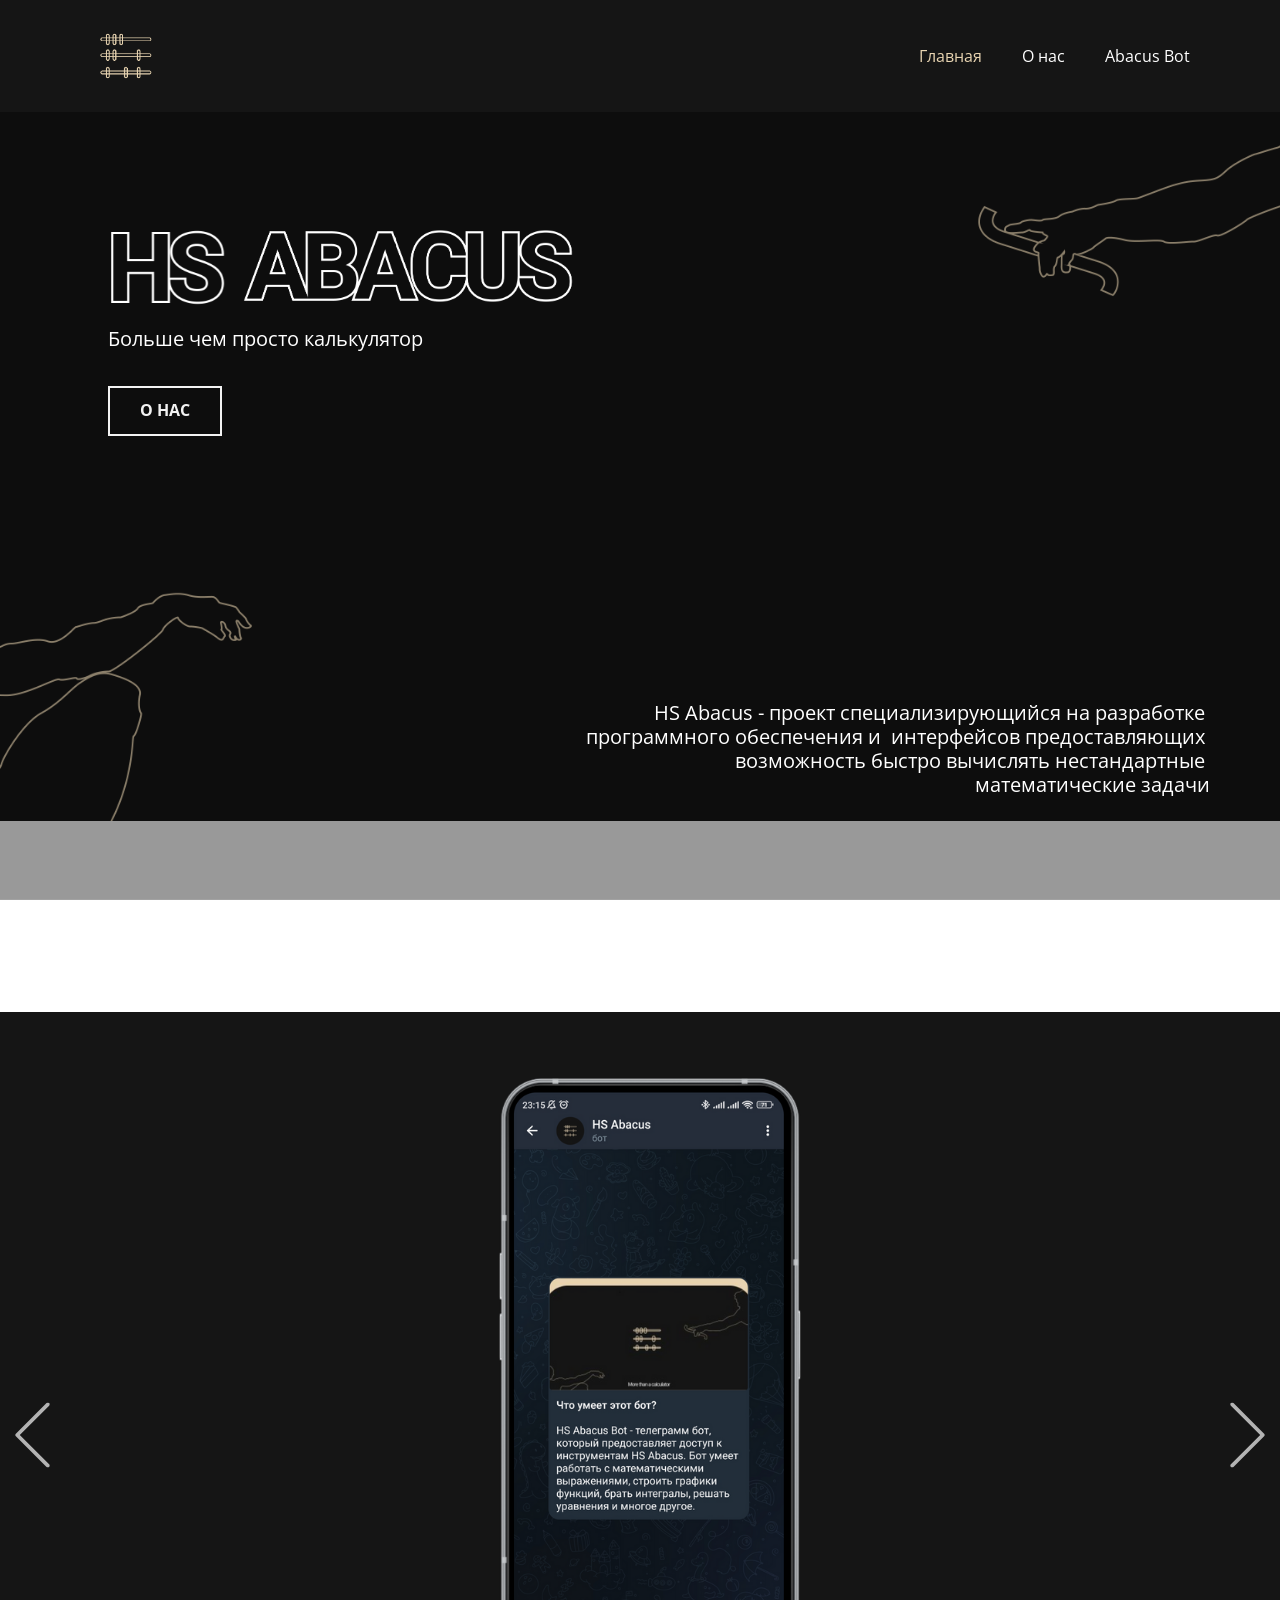
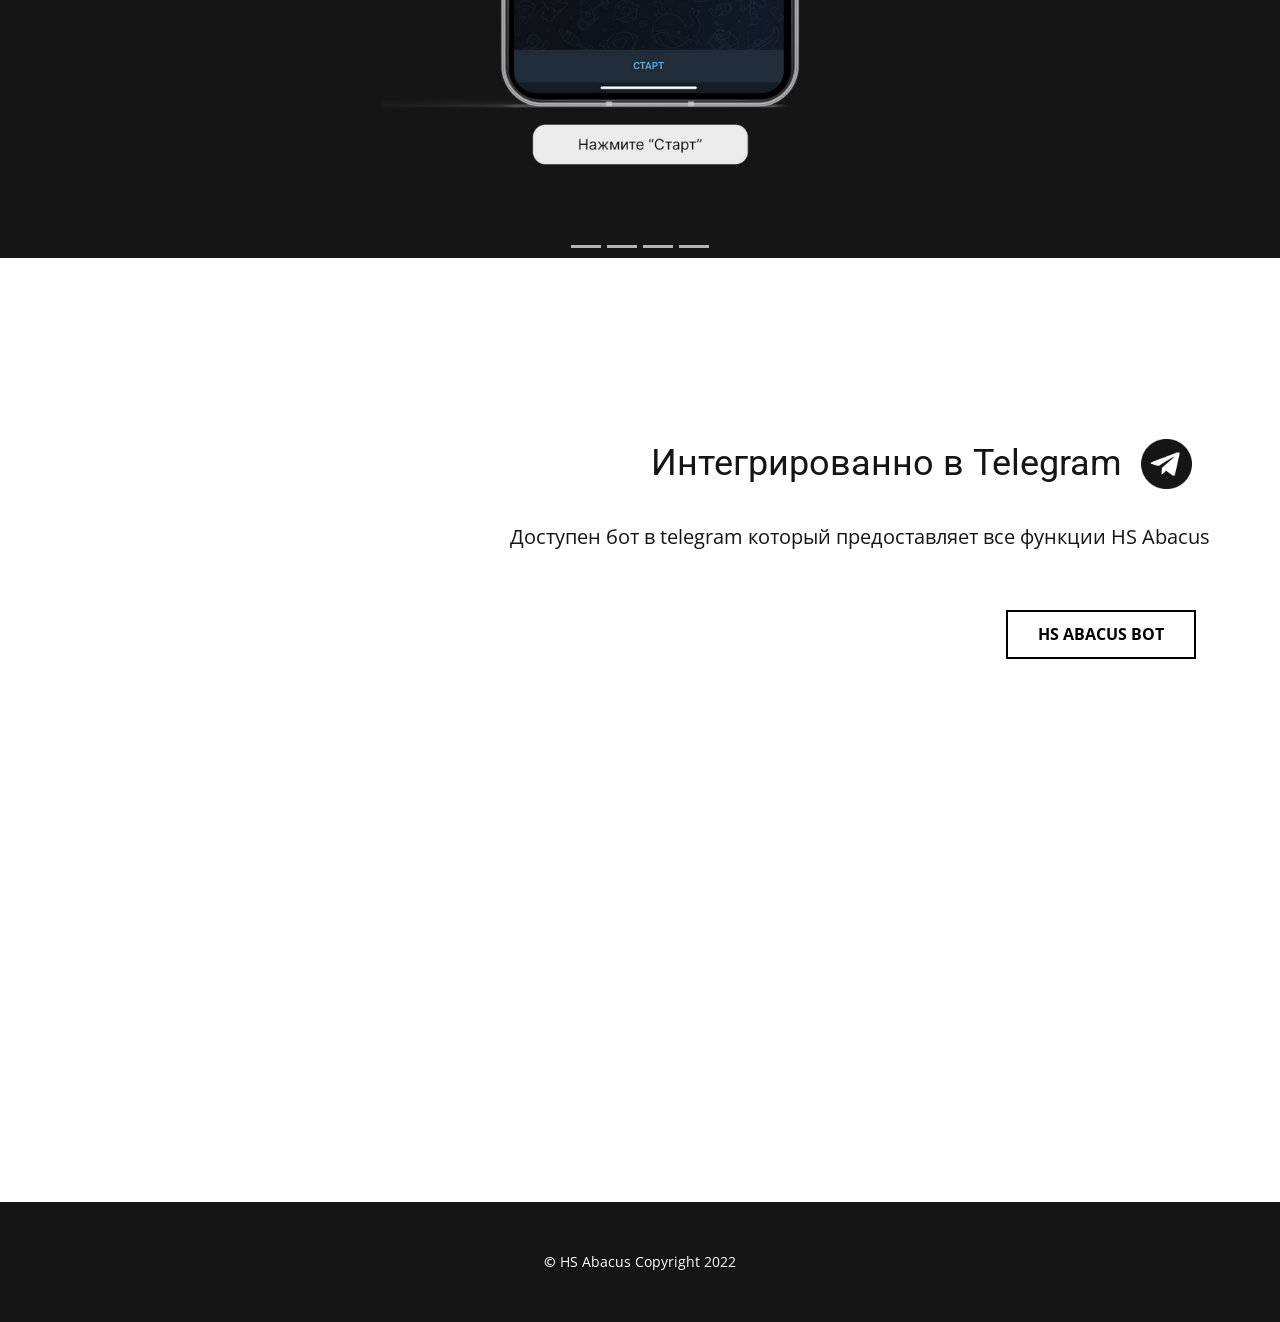
==== Главная.html @ 411c140b "Update Главная.html" ====
<!DOCTYPE html>
<html style="font-size: 16px;" lang="ru"><head>
    <meta name="viewport" content="width=device-width, initial-scale=1.0">
    <meta charset="utf-8">
    <meta name="keywords" content="Быстрый доступ в Telegram">
    <meta name="description" content="">
    <title>Главная</title>
    <link rel="stylesheet" href="nicepage.css" media="screen">
<link rel="stylesheet" href="Главная.css" media="screen">
    <script class="u-script" type="text/javascript" src="jquery.js" defer=""></script>
    <script class="u-script" type="text/javascript" src="nicepage.js" defer=""></script>
    <meta name="generator" content="Nicepage 5.2.4, nicepage.com">
    <link id="u-theme-google-font" rel="stylesheet" href="https://fonts.googleapis.com/css?family=Roboto:100,100i,300,300i,400,400i,500,500i,700,700i,900,900i|Open+Sans:300,300i,400,400i,500,500i,600,600i,700,700i,800,800i">





    <script type="application/ld+json">{
		"@context": "http://schema.org",
		"@type": "Organization",
		"name": "WebSite3595383",
		"logo": "images/Frame31.png"
}</script>
    <meta name="theme-color" content="#478ac9">
    <meta property="og:title" content="Главная">
    <meta property="og:type" content="website">
  </head>
  <body class="u-body u-xl-mode" data-lang="ru"><header class="u-clearfix u-custom-color-1 u-header u-sticky u-sticky-36d5 u-header" id="sec-b79c"><div class="u-clearfix u-sheet u-sheet-1">
        <a href="Главная.html" class="u-image u-logo u-image-1" data-image-width="1500" data-image-height="1500" title="Главная">
          <img src="images/Frame31.png" class="u-logo-image u-logo-image-1">
        </a>
        <nav class="u-menu u-menu-one-level u-offcanvas u-menu-1">
          <div class="menu-collapse" style="font-size: 1rem; letter-spacing: 0px;">
            <a class="u-button-style u-custom-left-right-menu-spacing u-custom-padding-bottom u-custom-text-active-color u-custom-text-hover-color u-custom-top-bottom-menu-spacing u-nav-link u-text-active-palette-1-base u-text-hover-palette-2-base" href="#">
              <svg class="u-svg-link" viewBox="0 0 24 24"><use xmlns:xlink="http://www.w3.org/1999/xlink" xlink:href="#menu-hamburger"></use></svg>
              <svg class="u-svg-content" version="1.1" id="menu-hamburger" viewBox="0 0 16 16" x="0px" y="0px" xmlns:xlink="http://www.w3.org/1999/xlink" xmlns="http://www.w3.org/2000/svg"><g><rect y="1" width="16" height="2"></rect><rect y="7" width="16" height="2"></rect><rect y="13" width="16" height="2"></rect>
</g></svg>
            </a>
          </div>
          <div class="u-custom-menu u-nav-container">
            <ul class="u-nav u-unstyled u-nav-1"><li class="u-nav-item"><a class="u-button-style u-nav-link u-text-active-custom-color-3 u-text-hover-grey-10" href="Главная.html" style="padding: 10px 20px;">Главная</a>
</li><li class="u-nav-item"><a class="u-button-style u-nav-link u-text-active-custom-color-3 u-text-hover-grey-10" href="О-нас.html" style="padding: 10px 20px;">О нас</a>
</li><li class="u-nav-item"><a class="u-button-style u-nav-link u-text-active-custom-color-3 u-text-hover-grey-10" href="https://t.me/hsabacus_bot" style="padding: 10px 20px;">Abacus Bot</a>
</li></ul>
          </div>
          <div class="u-custom-menu u-nav-container-collapse">
            <div class="u-black u-container-style u-inner-container-layout u-opacity u-opacity-95 u-sidenav">
              <div class="u-inner-container-layout u-sidenav-overflow">
                <div class="u-menu-close"></div>
                <ul class="u-align-center u-nav u-popupmenu-items u-unstyled u-nav-2"><li class="u-nav-item"><a class="u-button-style u-nav-link" href="Главная.html">Главная</a>
</li><li class="u-nav-item"><a class="u-button-style u-nav-link" href="О-нас.html">О нас</a>
</li><li class="u-nav-item"><a class="u-button-style u-nav-link" href="https://t.me/hsabacus_bot">Abacus Bot</a>
</li></ul>
              </div>
            </div>
            <div class="u-black u-menu-overlay u-opacity u-opacity-70"></div>
          </div>
        </nav>
      </div></header>
    <section class="skrollable u-align-center u-clearfix u-image u-parallax u-shading u-section-1" src="" data-image-width="3840" data-image-height="2160" id="sec-fe00">
      <div class="u-clearfix u-sheet u-sheet-1">
        <img class="u-image u-image-contain u-image-default u-image-1" src="images/Frame141.png" alt="" data-image-width="526" data-image-height="516" data-animation-name="customAnimationIn" data-animation-duration="3000">
        <img class="u-expanded-width-xs u-image u-image-contain u-image-default u-image-2" src="images/Frame142.png" alt="" data-image-width="1090" data-image-height="570" data-animation-name="customAnimationIn" data-animation-duration="3000">
        <p class="u-align-left u-hover-feature u-large-text u-text u-text-custom-color-4 u-text-variant u-text-1" data-animation-name="customAnimationIn" data-animation-duration="3000">Больше чем просто калькулятор</p>
        <a href="О-нас.html" class="u-border-2 u-border-grey-5 u-border-hover-custom-color-3 u-btn u-btn-round u-button-style u-hover-black u-hover-feature u-none u-text-hover-white u-btn-1" data-animation-name="customAnimationIn" data-animation-duration="3000" data-animation-direction="X">О нас</a>
        <h3 class="u-align-right u-custom-font u-hover-feature u-text u-text-custom-color-4 u-text-default u-text-font u-text-2" data-animation-name="customAnimationIn" data-animation-duration="3000">HS Abacus - проект специализирующийся на разработке&nbsp;<br>программного обеспечения и&nbsp; интерфейсов предоставляющих&nbsp;<br>возможность быстро вычислять нестандартные&nbsp;<br>математические задачи
        </h3>
      </div>



    </section>
    <section class="u-carousel u-slide u-block-2947-1" id="carousel_6805" data-interval="5000" data-u-ride="carousel">
      <ol class="u-absolute-hcenter u-carousel-indicators u-block-2947-2">
        <li data-u-target="#carousel_6805" class="u-active u-grey-30" data-u-slide-to="0"></li>
        <li data-u-target="#carousel_6805" class="u-grey-30" data-u-slide-to="1"></li>
        <li data-u-target="#carousel_6805" class="u-grey-30" data-u-slide-to="2"></li>
        <li data-u-target="#carousel_6805" class="u-grey-30" data-u-slide-to="3"></li>
      </ol>
      <div class="u-carousel-inner" role="listbox">
        <div class="u-active u-align-center u-carousel-item u-clearfix u-custom-color-1 u-section-2-1" src="">
          <div class="u-clearfix u-sheet u-valign-middle-xs u-sheet-1">
            <img class="u-expanded-width u-image u-image-contain u-image-default u-image-1" src="images/Frame110.png" alt="" data-image-width="669" data-image-height="1080">
          </div>
        </div>
        <div class="u-align-center u-carousel-item u-clearfix u-custom-color-1 u-section-2-2" src="">
          <div class="u-clearfix u-sheet u-valign-middle-xs u-sheet-1">
            <img class="u-expanded-width u-image u-image-contain u-image-default u-image-1" src="images/Frame111.png" alt="" data-image-width="669" data-image-height="1080">
          </div>
        </div>
        <div class="u-align-center u-carousel-item u-clearfix u-custom-color-1 u-section-2-3" src="">
          <div class="u-clearfix u-sheet u-valign-middle-xs u-sheet-1">
            <img class="u-expanded-width u-image u-image-contain u-image-default u-image-1" src="images/Frame113.png" alt="" data-image-width="669" data-image-height="1080">
          </div>
        </div>
        <div class="u-align-center u-carousel-item u-clearfix u-custom-color-1 u-section-2-4" src="">
          <div class="u-clearfix u-sheet u-valign-middle-xs u-sheet-1">
            <img class="u-expanded-width u-image u-image-contain u-image-default u-image-1" src="images/Frame114.png" alt="" data-image-width="669" data-image-height="1080">
          </div>
        </div>
      </div>
      <a class="u-absolute-vcenter u-carousel-control u-carousel-control-prev u-text-grey-30 u-block-2947-3" href="#carousel_6805" role="button" data-u-slide="prev">
        <span aria-hidden="true">
          <svg class="u-svg-link" viewBox="0 0 477.175 477.175"><path d="M145.188,238.575l215.5-215.5c5.3-5.3,5.3-13.8,0-19.1s-13.8-5.3-19.1,0l-225.1,225.1c-5.3,5.3-5.3,13.8,0,19.1l225.1,225
                    c2.6,2.6,6.1,4,9.5,4s6.9-1.3,9.5-4c5.3-5.3,5.3-13.8,0-19.1L145.188,238.575z"></path></svg>
        </span>
        <span class="sr-only">Previous</span>
      </a>
      <a class="u-absolute-vcenter u-carousel-control u-carousel-control-next u-text-grey-30 u-block-2947-4" href="#carousel_6805" role="button" data-u-slide="next">
        <span aria-hidden="true">
          <svg class="u-svg-link" viewBox="0 0 477.175 477.175"><path d="M360.731,229.075l-225.1-225.1c-5.3-5.3-13.8-5.3-19.1,0s-5.3,13.8,0,19.1l215.5,215.5l-215.5,215.5
                    c-5.3,5.3-5.3,13.8,0,19.1c2.6,2.6,6.1,4,9.5,4c3.4,0,6.9-1.3,9.5-4l225.1-225.1C365.931,242.875,365.931,234.275,360.731,229.075z"></path></svg>
        </span>
        <span class="sr-only">Следующий</span>
      </a>
    </section>
    <section class="skrollable u-align-left u-clearfix u-image u-parallax u-shading u-section-3" src="" data-image-width="1920" data-image-height="1080" id="sec-c3b2">
      <div class="u-clearfix u-sheet u-sheet-1">
        <img class="u-image u-image-contain u-image-default u-image-1" src="images/image5Traced.png" alt="" data-image-width="280" data-image-height="278">
        <h1 class="u-align-right-xs u-hover-feature u-text u-text-custom-color-1 u-text-default-lg u-text-default-md u-text-default-sm u-text-default-xl u-title u-text-1">Интегрированно в Telegram</h1>
        <p class="u-align-right u-hover-feature u-large-text u-text u-text-custom-color-1 u-text-variant u-text-2">Доступен бот в telegram который предоставляет все функции HS Abacus</p>
        <a href="https://t.me/hsabacus_bot" class="u-border-2 u-border-black u-btn u-button-style u-hover-black u-none u-text-hover-custom-color-3 u-btn-1">HS ABACUS BOT</a>
      </div>


    </section>
    

    </section>


    <footer class="u-align-center u-clearfix u-custom-color-1 u-footer u-footer" id="sec-ae08"><div class="u-clearfix u-sheet u-valign-middle u-sheet-1">
        <p class="u-small-text u-text u-text-variant u-text-1"><b><b>©</b>&nbsp;</b>HS Abacus Copyright 2022
        </p>
      </div></footer>
  

</body></html>
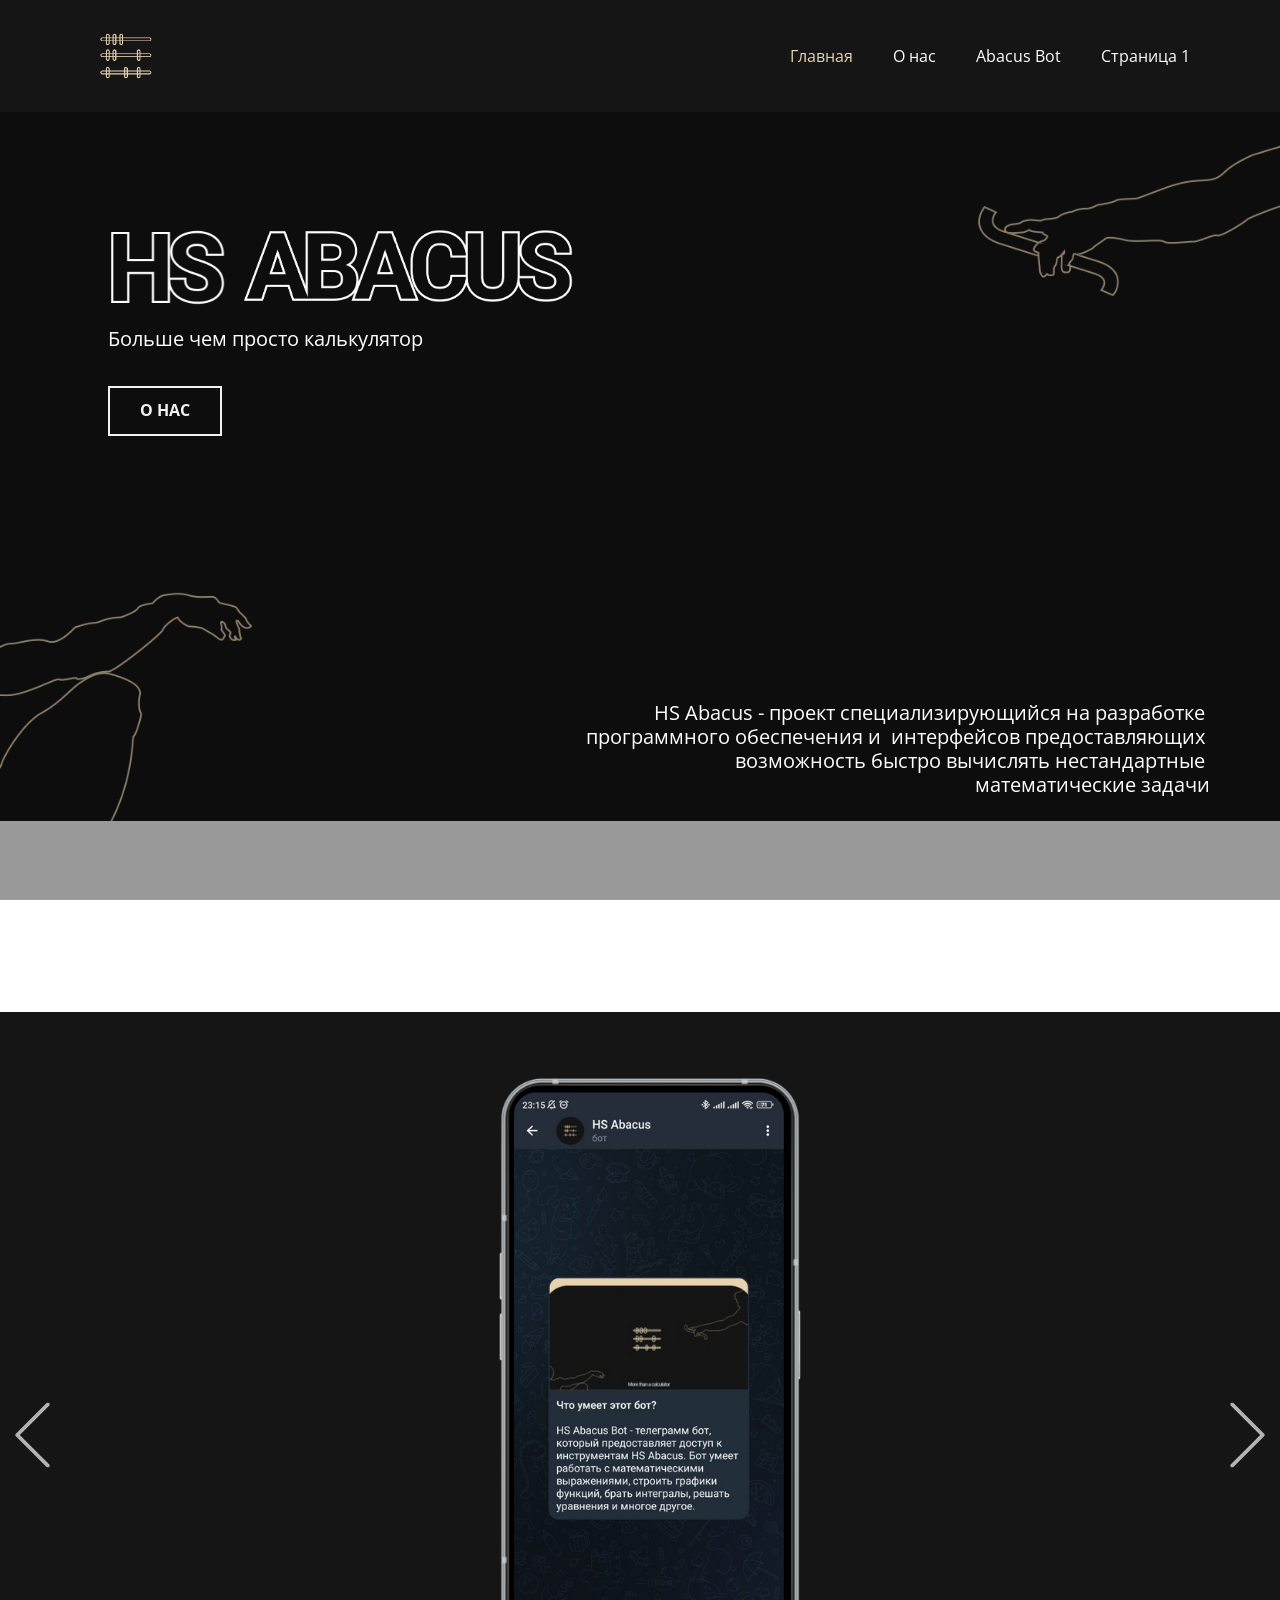
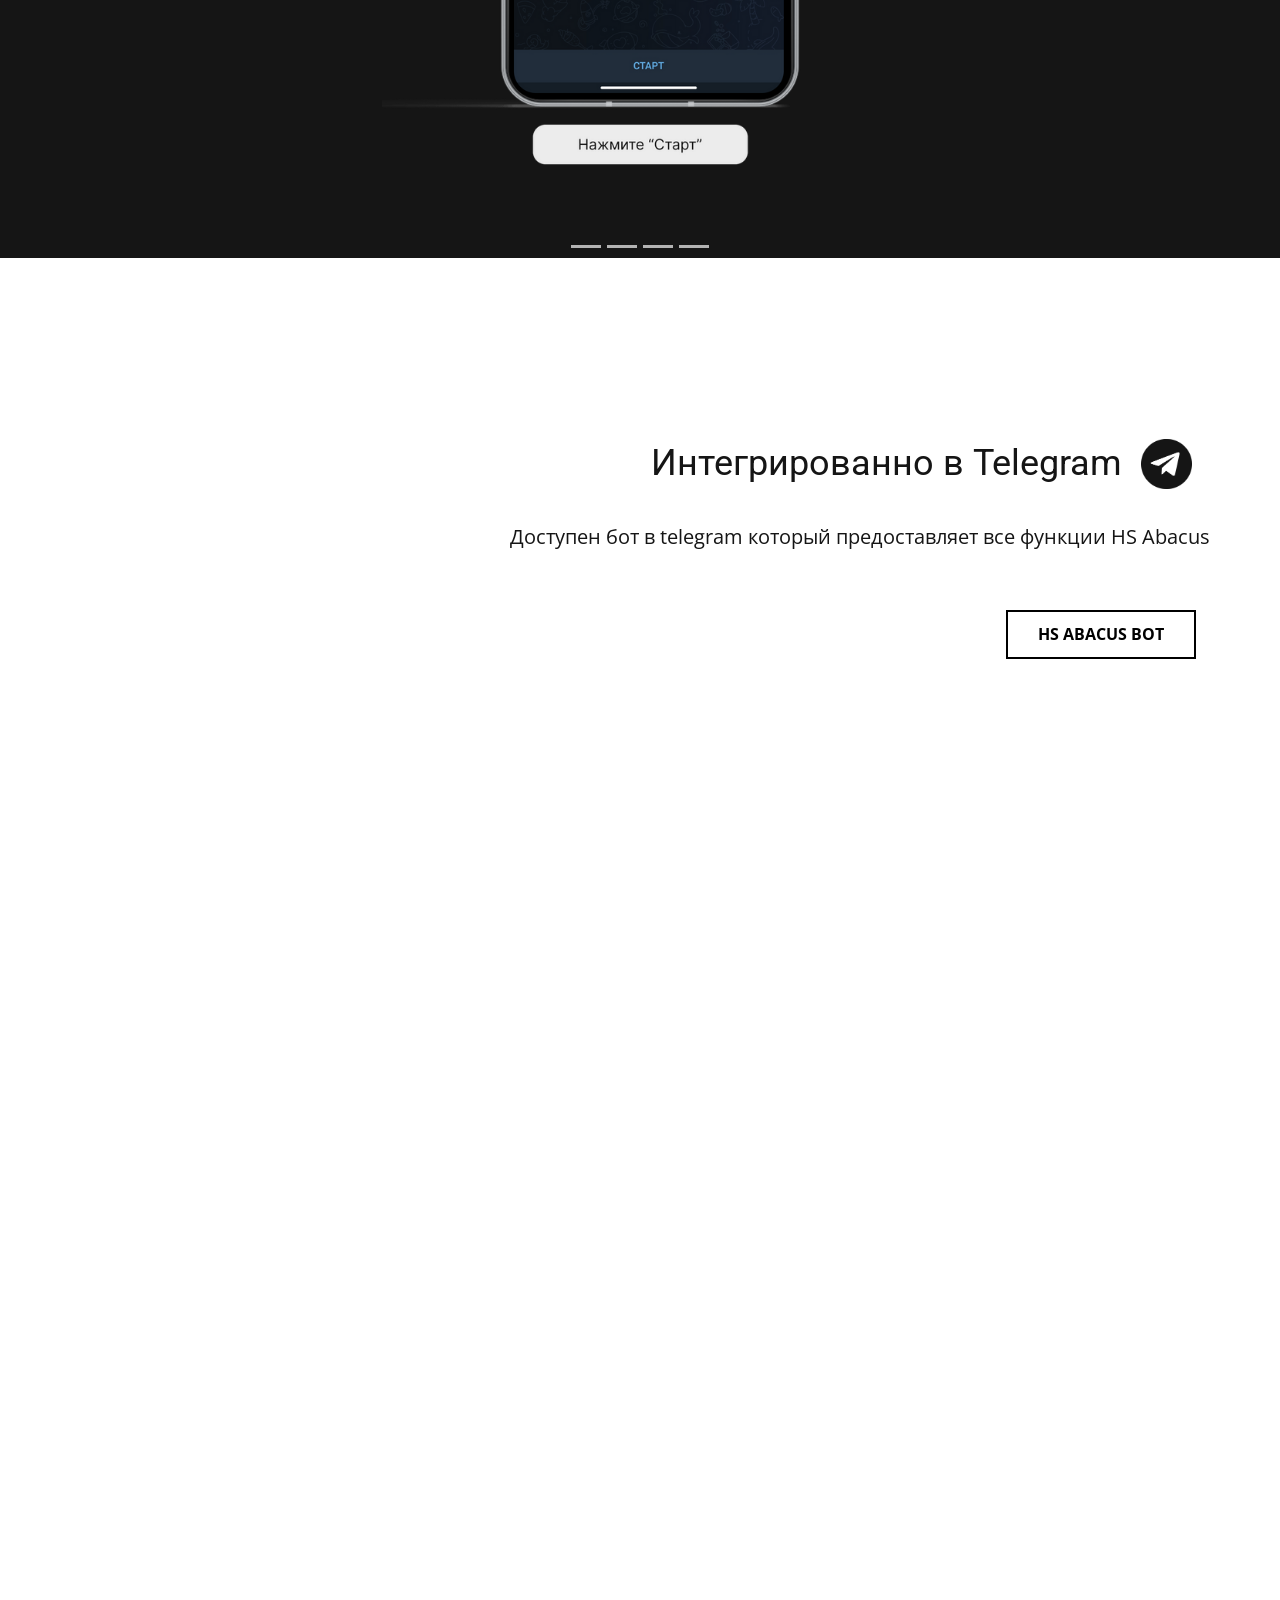
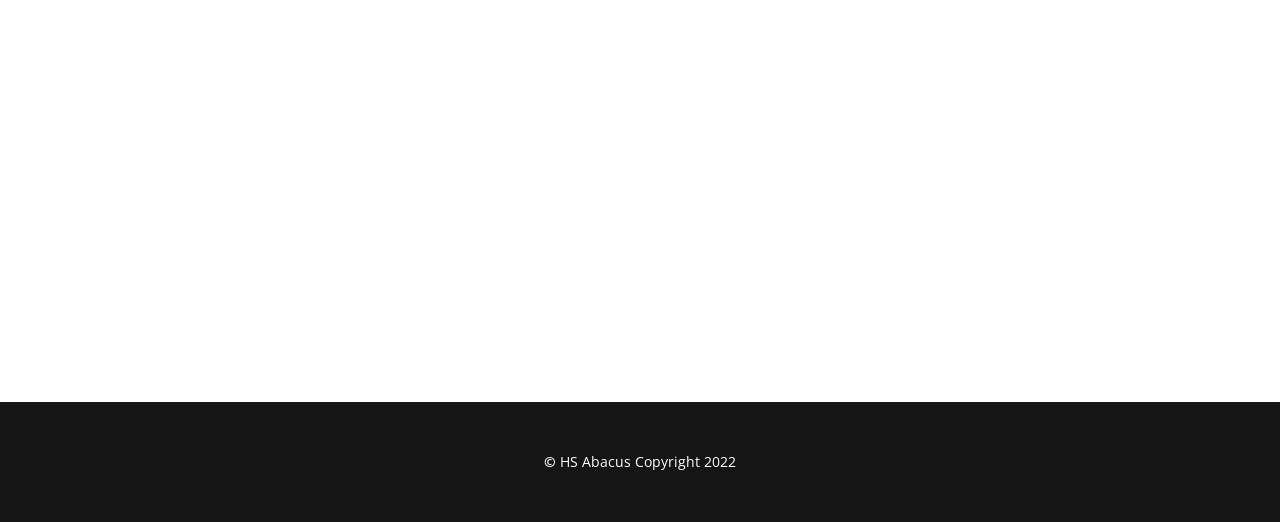
==== commit 51a181b5: "Add files via upload" ====
--- a/Главная.html
+++ b/Главная.html
@@ -11,11 +11,11 @@
     <script class="u-script" type="text/javascript" src="nicepage.js" defer=""></script>
     <meta name="generator" content="Nicepage 5.2.4, nicepage.com">
     <link id="u-theme-google-font" rel="stylesheet" href="https://fonts.googleapis.com/css?family=Roboto:100,100i,300,300i,400,400i,500,500i,700,700i,900,900i|Open+Sans:300,300i,400,400i,500,500i,600,600i,700,700i,800,800i">
-
-
-
-
-
+    
+    
+    
+    
+    
     <script type="application/ld+json">{
 		"@context": "http://schema.org",
 		"@type": "Organization",
@@ -42,6 +42,7 @@
             <ul class="u-nav u-unstyled u-nav-1"><li class="u-nav-item"><a class="u-button-style u-nav-link u-text-active-custom-color-3 u-text-hover-grey-10" href="Главная.html" style="padding: 10px 20px;">Главная</a>
 </li><li class="u-nav-item"><a class="u-button-style u-nav-link u-text-active-custom-color-3 u-text-hover-grey-10" href="О-нас.html" style="padding: 10px 20px;">О нас</a>
 </li><li class="u-nav-item"><a class="u-button-style u-nav-link u-text-active-custom-color-3 u-text-hover-grey-10" href="https://t.me/hsabacus_bot" style="padding: 10px 20px;">Abacus Bot</a>
+</li><li class="u-nav-item"><a class="u-button-style u-nav-link u-text-active-custom-color-3 u-text-hover-grey-10" href="Страница-1.html" style="padding: 10px 20px;">Страница 1</a>
 </li></ul>
           </div>
           <div class="u-custom-menu u-nav-container-collapse">
@@ -51,6 +52,7 @@
                 <ul class="u-align-center u-nav u-popupmenu-items u-unstyled u-nav-2"><li class="u-nav-item"><a class="u-button-style u-nav-link" href="Главная.html">Главная</a>
 </li><li class="u-nav-item"><a class="u-button-style u-nav-link" href="О-нас.html">О нас</a>
 </li><li class="u-nav-item"><a class="u-button-style u-nav-link" href="https://t.me/hsabacus_bot">Abacus Bot</a>
+</li><li class="u-nav-item"><a class="u-button-style u-nav-link" href="Страница-1.html">Страница 1</a>
 </li></ul>
               </div>
             </div>
@@ -64,12 +66,12 @@
         <img class="u-expanded-width-xs u-image u-image-contain u-image-default u-image-2" src="images/Frame142.png" alt="" data-image-width="1090" data-image-height="570" data-animation-name="customAnimationIn" data-animation-duration="3000">
         <p class="u-align-left u-hover-feature u-large-text u-text u-text-custom-color-4 u-text-variant u-text-1" data-animation-name="customAnimationIn" data-animation-duration="3000">Больше чем просто калькулятор</p>
         <a href="О-нас.html" class="u-border-2 u-border-grey-5 u-border-hover-custom-color-3 u-btn u-btn-round u-button-style u-hover-black u-hover-feature u-none u-text-hover-white u-btn-1" data-animation-name="customAnimationIn" data-animation-duration="3000" data-animation-direction="X">О нас</a>
-        <h3 class="u-align-right u-custom-font u-hover-feature u-text u-text-custom-color-4 u-text-default u-text-font u-text-2" data-animation-name="customAnimationIn" data-animation-duration="3000">HS Abacus - проект специализирующийся на разработке&nbsp;<br>программного обеспечения и&nbsp; интерфейсов предоставляющих&nbsp;<br>возможность быстро вычислять нестандартные&nbsp;<br>математические задачи
+        <h3 class="u-align-right u-custom-font u-hover-feature u-text u-text-custom-color-4 u-text-default u-text-font u-text-2" data-animation-name="customAnimationIn" data-animation-duration="3000">HS Abacus - проект специализирующийся на разработке&nbsp;<br>программного обеспечения и&nbsp; интерфейсов предоставляющих&nbsp;<br>возможность быстро вычислять нестандартные&nbsp;<br>математические задачи 
         </h3>
       </div>
-
-
-
+      
+      
+      
     </section>
     <section class="u-carousel u-slide u-block-2947-1" id="carousel_6805" data-interval="5000" data-u-ride="carousel">
       <ol class="u-absolute-hcenter u-carousel-indicators u-block-2947-2">
@@ -122,18 +124,26 @@
         <p class="u-align-right u-hover-feature u-large-text u-text u-text-custom-color-1 u-text-variant u-text-2">Доступен бот в telegram который предоставляет все функции HS Abacus</p>
         <a href="https://t.me/hsabacus_bot" class="u-border-2 u-border-black u-btn u-button-style u-hover-black u-none u-text-hover-custom-color-3 u-btn-1">HS ABACUS BOT</a>
       </div>
-
-
+      
+      
+    </section>
+    <section class="skrollable u-align-left u-clearfix u-image u-parallax u-shading u-section-4" src="" data-image-width="1920" data-image-height="1080" id="sec-0d96">
+      <div class="u-clearfix u-sheet u-sheet-1">
+        <h1 class="u-hover-feature u-text u-text-default u-title u-text-1">Wolfram language</h1>
+        <p class="u-align-left-lg u-align-left-md u-align-left-sm u-align-left-xs u-hover-feature u-large-text u-text u-text-variant u-text-2">Некоторые наши вычисления используют технологии<br>Wolfram research, но в будущем мы собираемся отказаться<br>от них и перейти к созданию своего языка программирования
+        </p>
+        <a href="https://www.wolfram.com/" class="u-border-2 u-border-custom-color-4 u-btn u-btn-round u-button-style u-hover-feature u-hover-palette-2-base u-none u-text-hover-white u-btn-1">Wolfram</a>
+      </div>
+      
+      
+      
     </section>
     
-
-    </section>
-
-
+    
     <footer class="u-align-center u-clearfix u-custom-color-1 u-footer u-footer" id="sec-ae08"><div class="u-clearfix u-sheet u-valign-middle u-sheet-1">
         <p class="u-small-text u-text u-text-variant u-text-1"><b><b>©</b>&nbsp;</b>HS Abacus Copyright 2022
         </p>
       </div></footer>
+   
   
-
-</body></html>
+</body></html>
--- a/nicepage.css
+++ b/nicepage.css
@@ -38836,15 +38836,15 @@
         .u-container-layout.u-container-layout.u-custom-color-5:before,
         .u-table-alt-custom-color-5 tr:nth-child(even)
         {
-            color: #111111;
-            background-color: rgba(232,212,177,0.27);
+            color: #ffffff;
+            background-color: #1d2733;
         }
 
         .u-button-style.u-custom-color-5,
         .u-button-style.u-custom-color-5[class*="u-border-"]
         {
-            color: #111111 !important;
-            background-color: rgba(232,212,177,0.27) !important;
+            color: #ffffff !important;
+            background-color: #1d2733 !important;
         }
 
         .u-button-style.u-custom-color-5:hover,
@@ -38858,8 +38858,8 @@
         li.active > .u-button-style.u-button-style.u-custom-color-5,
         li.active > .u-button-style.u-button-style.u-custom-color-5[class*="u-border-"]
         {
-            color: #111111 !important;
-            background-color: rgba(223,195,145,0.27) !important;
+            color: #ffffff !important;
+            background-color: #1a232e !important;
         }
 
         .u-hover-custom-color-5:hover,
@@ -38883,12 +38883,12 @@
         li.active > a.u-button-style.u-button-style.u-active-custom-color-5,
         li.active > a.u-button-style.u-button-style.u-active-custom-color-5[class*="u-border-"]
         {
-            color: #111111 !important;
-            background-color: rgba(232,212,177,0.27) !important;
+            color: #ffffff !important;
+            background-color: #1d2733 !important;
         }
 
         a.u-link.u-hover-custom-color-5:hover {
-            color: rgba(232,212,177,0.27) !important;
+            color: #1d2733 !important;
         }
 
         
@@ -39089,14 +39089,14 @@
         .u-border-custom-color-5,
         .u-separator-custom-color-5:after
         {
-            border-color: rgba(232,212,177,0.27);
-            stroke: rgba(232,212,177,0.27);
+            border-color: #1d2733;
+            stroke: #1d2733;
         }
 
         .u-button-style.u-border-custom-color-5
         {
-            border-color: rgba(232,212,177,0.27) !important;
-            color: rgba(232,212,177,0.27) !important;
+            border-color: #1d2733 !important;
+            color: #1d2733 !important;
             background-color: transparent !important;
         }
 
@@ -39104,7 +39104,7 @@
         .u-button-style.u-border-custom-color-5:focus
         {
             border-color: transparent !important;
-            color: rgba(223,195,145,0.27) !important;
+            color: #1a232e !important;
             background-color: transparent !important;
         }
 
@@ -39119,18 +39119,18 @@
         a.u-button-style.u-button-style.active > .u-border-active-custom-color-5,
         li.active > a.u-button-style.u-button-style.u-border-active-custom-color-5
         {
-            color: rgba(232,212,177,0.27) !important;
-            border-color: rgba(232,212,177,0.27) !important;
+            color: #1d2733 !important;
+            border-color: #1d2733 !important;
         }
 
         .u-link.u-border-custom-color-5[class*="u-border-"]
         {
-            border-color: rgba(232,212,177,0.27) !important;
+            border-color: #1d2733 !important;
         }
 
         .u-link.u-border-custom-color-5[class*="u-border-"]:hover
         {
-            border-color: rgba(223,195,145,0.27) !important;
+            border-color: #1a232e !important;
         }
         
 
@@ -39413,7 +39413,7 @@
         a.u-button-style.u-text-custom-color-5,
         a.u-button-style.u-text-custom-color-5[class*="u-border-"]
         {
-            color: rgba(232,212,177,0.27) !important;
+            color: #1d2733 !important;
         }
 
         a.u-button-style.u-text-custom-color-5:hover,
@@ -39425,7 +39425,7 @@
         a.u-button-style.u-button-style.u-text-custom-color-5.active,
         a.u-button-style.u-button-style.u-text-custom-color-5[class*="u-border-"].active
         {
-            color: rgba(223,195,145,0.27) !important;
+            color: #1a232e !important;
         }
 
         a.u-button-style:hover > .u-text-hover-custom-color-5,
@@ -39452,7 +39452,7 @@
         .u-popupmenu-items.u-text-hover-custom-color-5 .u-nav-link:hover,
         .u-popupmenu-items.u-popupmenu-items.u-text-active-custom-color-5 .u-nav-link.active
         {
-            color: rgba(232,212,177,0.27) !important;
+            color: #1d2733 !important;
         }
 
         .u-text-custom-color-5 .u-svg-link,
@@ -39461,17 +39461,17 @@
         .u-button-style.u-button-style.active > .u-text-active-custom-color-5 .u-svg-link,
         .u-text-hover-custom-color-5:focus .u-svg-link
         {
-            fill: rgba(232,212,177,0.27);
+            fill: #1d2733;
         }
 
         .u-link.u-text-custom-color-5:hover
         {
-            color: rgba(223,195,145,0.27) !important;
+            color: #1a232e !important;
         }
 
         a.u-link.u-text-hover-custom-color-5:hover
         {
-            color: rgba(232,212,177,0.27) !important;
+            color: #1d2733 !important;
         }
 
         .u-body
@@ -39819,25 +39819,25 @@
         /** color-rules **/
 
         /** alt-color-rules **/
-        .u-custom-color-1 a,.u-custom-color-2 a,.u-body-color a,.u-palette-1-base a,.u-palette-1-dark-3 a,.u-palette-1-dark-2 a,.u-palette-1-dark-1 a,.u-palette-1 a,.u-palette-1-light-1 a,.u-palette-2-base a,.u-palette-2-dark-3 a,.u-palette-2-dark-2 a,.u-palette-2-dark-1 a,.u-palette-2 a,.u-palette-2-light-1 a,.u-palette-3-dark-3 a,.u-palette-3-dark-2 a,.u-palette-3-dark-1 a,.u-palette-4-base a,.u-palette-4-dark-3 a,.u-palette-4-dark-2 a,.u-palette-4-dark-1 a,.u-palette-5-dark-3 a,.u-palette-5-dark-2 a,.u-palette-5-dark-1 a,.u-grey-40 a,.u-grey-30 a,.u-grey-90 a,.u-grey-80 a,.u-grey-75 a,.u-black a,.u-grey-70 a,.u-grey-60 a,.u-grey-50 a,.u-grey-dark-3 a,.u-grey-dark-2 a,.u-grey-dark-1 a,.u-grey a,.u-shading a,.u-overlap-contrast .u-header a:not(.u-nav-link):not(.u-btn)
+        .u-custom-color-1 a,.u-custom-color-2 a,.u-custom-color-5 a,.u-body-color a,.u-palette-1-base a,.u-palette-1-dark-3 a,.u-palette-1-dark-2 a,.u-palette-1-dark-1 a,.u-palette-1 a,.u-palette-1-light-1 a,.u-palette-2-base a,.u-palette-2-dark-3 a,.u-palette-2-dark-2 a,.u-palette-2-dark-1 a,.u-palette-2 a,.u-palette-2-light-1 a,.u-palette-3-dark-3 a,.u-palette-3-dark-2 a,.u-palette-3-dark-1 a,.u-palette-4-base a,.u-palette-4-dark-3 a,.u-palette-4-dark-2 a,.u-palette-4-dark-1 a,.u-palette-5-dark-3 a,.u-palette-5-dark-2 a,.u-palette-5-dark-1 a,.u-grey-40 a,.u-grey-30 a,.u-grey-90 a,.u-grey-80 a,.u-grey-75 a,.u-black a,.u-grey-70 a,.u-grey-60 a,.u-grey-50 a,.u-grey-dark-3 a,.u-grey-dark-2 a,.u-grey-dark-1 a,.u-grey a,.u-shading a,.u-overlap-contrast .u-header a:not(.u-nav-link):not(.u-btn)
         {
         color: #adcce9;
         }
-        .u-custom-color-1 a:hover,.u-custom-color-2 a:hover,.u-body-color a:hover,.u-palette-1-base a:hover,.u-palette-1-dark-3 a:hover,.u-palette-1-dark-2 a:hover,.u-palette-1-dark-1 a:hover,.u-palette-1 a:hover,.u-palette-1-light-1 a:hover,.u-palette-2-base a:hover,.u-palette-2-dark-3 a:hover,.u-palette-2-dark-2 a:hover,.u-palette-2-dark-1 a:hover,.u-palette-2 a:hover,.u-palette-2-light-1 a:hover,.u-palette-3-dark-3 a:hover,.u-palette-3-dark-2 a:hover,.u-palette-3-dark-1 a:hover,.u-palette-4-base a:hover,.u-palette-4-dark-3 a:hover,.u-palette-4-dark-2 a:hover,.u-palette-4-dark-1 a:hover,.u-palette-5-dark-3 a:hover,.u-palette-5-dark-2 a:hover,.u-palette-5-dark-1 a:hover,.u-grey-40 a:hover,.u-grey-30 a:hover,.u-grey-90 a:hover,.u-grey-80 a:hover,.u-grey-75 a:hover,.u-black a:hover,.u-grey-70 a:hover,.u-grey-60 a:hover,.u-grey-50 a:hover,.u-grey-dark-3 a:hover,.u-grey-dark-2 a:hover,.u-grey-dark-1 a:hover,.u-grey a:hover
+        .u-custom-color-1 a:hover,.u-custom-color-2 a:hover,.u-custom-color-5 a:hover,.u-body-color a:hover,.u-palette-1-base a:hover,.u-palette-1-dark-3 a:hover,.u-palette-1-dark-2 a:hover,.u-palette-1-dark-1 a:hover,.u-palette-1 a:hover,.u-palette-1-light-1 a:hover,.u-palette-2-base a:hover,.u-palette-2-dark-3 a:hover,.u-palette-2-dark-2 a:hover,.u-palette-2-dark-1 a:hover,.u-palette-2 a:hover,.u-palette-2-light-1 a:hover,.u-palette-3-dark-3 a:hover,.u-palette-3-dark-2 a:hover,.u-palette-3-dark-1 a:hover,.u-palette-4-base a:hover,.u-palette-4-dark-3 a:hover,.u-palette-4-dark-2 a:hover,.u-palette-4-dark-1 a:hover,.u-palette-5-dark-3 a:hover,.u-palette-5-dark-2 a:hover,.u-palette-5-dark-1 a:hover,.u-grey-40 a:hover,.u-grey-30 a:hover,.u-grey-90 a:hover,.u-grey-80 a:hover,.u-grey-75 a:hover,.u-black a:hover,.u-grey-70 a:hover,.u-grey-60 a:hover,.u-grey-50 a:hover,.u-grey-dark-3 a:hover,.u-grey-dark-2 a:hover,.u-grey-dark-1 a:hover,.u-grey a:hover
         {
         color: #a1a1a1;
         }
-        .u-custom-color-1 .u-btn,.u-custom-color-2 .u-btn,.u-body-color .u-btn,.u-palette-1-base .u-btn,.u-palette-1-dark-3 .u-btn,.u-palette-1-dark-2 .u-btn,.u-palette-1-dark-1 .u-btn,.u-palette-1 .u-btn,.u-palette-1-light-1 .u-btn,.u-palette-2-base .u-btn,.u-palette-2-dark-3 .u-btn,.u-palette-2-dark-2 .u-btn,.u-palette-2-dark-1 .u-btn,.u-palette-2 .u-btn,.u-palette-2-light-1 .u-btn,.u-palette-3-dark-3 .u-btn,.u-palette-3-dark-2 .u-btn,.u-palette-3-dark-1 .u-btn,.u-palette-4-base .u-btn,.u-palette-4-dark-3 .u-btn,.u-palette-4-dark-2 .u-btn,.u-palette-4-dark-1 .u-btn,.u-palette-5-dark-3 .u-btn,.u-palette-5-dark-2 .u-btn,.u-palette-5-dark-1 .u-btn,.u-grey-40 .u-btn,.u-grey-30 .u-btn,.u-grey-90 .u-btn,.u-grey-80 .u-btn,.u-grey-75 .u-btn,.u-black .u-btn,.u-grey-70 .u-btn,.u-grey-60 .u-btn,.u-grey-50 .u-btn,.u-grey-dark-3 .u-btn,.u-grey-dark-2 .u-btn,.u-grey-dark-1 .u-btn,.u-grey .u-btn,.u-shading .u-btn,.u-overlap-contrast .u-header .u-btn
+        .u-custom-color-1 .u-btn,.u-custom-color-2 .u-btn,.u-custom-color-5 .u-btn,.u-body-color .u-btn,.u-palette-1-base .u-btn,.u-palette-1-dark-3 .u-btn,.u-palette-1-dark-2 .u-btn,.u-palette-1-dark-1 .u-btn,.u-palette-1 .u-btn,.u-palette-1-light-1 .u-btn,.u-palette-2-base .u-btn,.u-palette-2-dark-3 .u-btn,.u-palette-2-dark-2 .u-btn,.u-palette-2-dark-1 .u-btn,.u-palette-2 .u-btn,.u-palette-2-light-1 .u-btn,.u-palette-3-dark-3 .u-btn,.u-palette-3-dark-2 .u-btn,.u-palette-3-dark-1 .u-btn,.u-palette-4-base .u-btn,.u-palette-4-dark-3 .u-btn,.u-palette-4-dark-2 .u-btn,.u-palette-4-dark-1 .u-btn,.u-palette-5-dark-3 .u-btn,.u-palette-5-dark-2 .u-btn,.u-palette-5-dark-1 .u-btn,.u-grey-40 .u-btn,.u-grey-30 .u-btn,.u-grey-90 .u-btn,.u-grey-80 .u-btn,.u-grey-75 .u-btn,.u-black .u-btn,.u-grey-70 .u-btn,.u-grey-60 .u-btn,.u-grey-50 .u-btn,.u-grey-dark-3 .u-btn,.u-grey-dark-2 .u-btn,.u-grey-dark-1 .u-btn,.u-grey .u-btn,.u-shading .u-btn,.u-overlap-contrast .u-header .u-btn
         {
         background-color: #adcce9;
         color: #000000;
         }
-        .u-custom-color-1 .u-btn:hover,.u-custom-color-2 .u-btn:hover,.u-body-color .u-btn:hover,.u-palette-1-base .u-btn:hover,.u-palette-1-dark-3 .u-btn:hover,.u-palette-1-dark-2 .u-btn:hover,.u-palette-1-dark-1 .u-btn:hover,.u-palette-1 .u-btn:hover,.u-palette-1-light-1 .u-btn:hover,.u-palette-2-base .u-btn:hover,.u-palette-2-dark-3 .u-btn:hover,.u-palette-2-dark-2 .u-btn:hover,.u-palette-2-dark-1 .u-btn:hover,.u-palette-2 .u-btn:hover,.u-palette-2-light-1 .u-btn:hover,.u-palette-3-dark-3 .u-btn:hover,.u-palette-3-dark-2 .u-btn:hover,.u-palette-3-dark-1 .u-btn:hover,.u-palette-4-base .u-btn:hover,.u-palette-4-dark-3 .u-btn:hover,.u-palette-4-dark-2 .u-btn:hover,.u-palette-4-dark-1 .u-btn:hover,.u-palette-5-dark-3 .u-btn:hover,.u-palette-5-dark-2 .u-btn:hover,.u-palette-5-dark-1 .u-btn:hover,.u-grey-40 .u-btn:hover,.u-grey-30 .u-btn:hover,.u-grey-90 .u-btn:hover,.u-grey-80 .u-btn:hover,.u-grey-75 .u-btn:hover,.u-black .u-btn:hover,.u-grey-70 .u-btn:hover,.u-grey-60 .u-btn:hover,.u-grey-50 .u-btn:hover,.u-grey-dark-3 .u-btn:hover,.u-grey-dark-2 .u-btn:hover,.u-grey-dark-1 .u-btn:hover,.u-grey .u-btn:hover,.u-shading .u-btn:hover,.u-overlap-contrast .u-header .u-btn:hover
+        .u-custom-color-1 .u-btn:hover,.u-custom-color-2 .u-btn:hover,.u-custom-color-5 .u-btn:hover,.u-body-color .u-btn:hover,.u-palette-1-base .u-btn:hover,.u-palette-1-dark-3 .u-btn:hover,.u-palette-1-dark-2 .u-btn:hover,.u-palette-1-dark-1 .u-btn:hover,.u-palette-1 .u-btn:hover,.u-palette-1-light-1 .u-btn:hover,.u-palette-2-base .u-btn:hover,.u-palette-2-dark-3 .u-btn:hover,.u-palette-2-dark-2 .u-btn:hover,.u-palette-2-dark-1 .u-btn:hover,.u-palette-2 .u-btn:hover,.u-palette-2-light-1 .u-btn:hover,.u-palette-3-dark-3 .u-btn:hover,.u-palette-3-dark-2 .u-btn:hover,.u-palette-3-dark-1 .u-btn:hover,.u-palette-4-base .u-btn:hover,.u-palette-4-dark-3 .u-btn:hover,.u-palette-4-dark-2 .u-btn:hover,.u-palette-4-dark-1 .u-btn:hover,.u-palette-5-dark-3 .u-btn:hover,.u-palette-5-dark-2 .u-btn:hover,.u-palette-5-dark-1 .u-btn:hover,.u-grey-40 .u-btn:hover,.u-grey-30 .u-btn:hover,.u-grey-90 .u-btn:hover,.u-grey-80 .u-btn:hover,.u-grey-75 .u-btn:hover,.u-black .u-btn:hover,.u-grey-70 .u-btn:hover,.u-grey-60 .u-btn:hover,.u-grey-50 .u-btn:hover,.u-grey-dark-3 .u-btn:hover,.u-grey-dark-2 .u-btn:hover,.u-grey-dark-1 .u-btn:hover,.u-grey .u-btn:hover,.u-shading .u-btn:hover,.u-overlap-contrast .u-header .u-btn:hover
         {
         background-color: #8db8e0;
         color: #ffffff;
         }
-        .u-custom-color-1 .u-btn:active,.u-custom-color-2 .u-btn:active,.u-body-color .u-btn:active,.u-palette-1-base .u-btn:active,.u-palette-1-dark-3 .u-btn:active,.u-palette-1-dark-2 .u-btn:active,.u-palette-1-dark-1 .u-btn:active,.u-palette-1 .u-btn:active,.u-palette-1-light-1 .u-btn:active,.u-palette-2-base .u-btn:active,.u-palette-2-dark-3 .u-btn:active,.u-palette-2-dark-2 .u-btn:active,.u-palette-2-dark-1 .u-btn:active,.u-palette-2 .u-btn:active,.u-palette-2-light-1 .u-btn:active,.u-palette-3-dark-3 .u-btn:active,.u-palette-3-dark-2 .u-btn:active,.u-palette-3-dark-1 .u-btn:active,.u-palette-4-base .u-btn:active,.u-palette-4-dark-3 .u-btn:active,.u-palette-4-dark-2 .u-btn:active,.u-palette-4-dark-1 .u-btn:active,.u-palette-5-dark-3 .u-btn:active,.u-palette-5-dark-2 .u-btn:active,.u-palette-5-dark-1 .u-btn:active,.u-grey-40 .u-btn:active,.u-grey-30 .u-btn:active,.u-grey-90 .u-btn:active,.u-grey-80 .u-btn:active,.u-grey-75 .u-btn:active,.u-black .u-btn:active,.u-grey-70 .u-btn:active,.u-grey-60 .u-btn:active,.u-grey-50 .u-btn:active,.u-grey-dark-3 .u-btn:active,.u-grey-dark-2 .u-btn:active,.u-grey-dark-1 .u-btn:active,.u-grey .u-btn:active,.u-shading .u-btn:active,.u-overlap-contrast .u-header .u-btn:active
+        .u-custom-color-1 .u-btn:active,.u-custom-color-2 .u-btn:active,.u-custom-color-5 .u-btn:active,.u-body-color .u-btn:active,.u-palette-1-base .u-btn:active,.u-palette-1-dark-3 .u-btn:active,.u-palette-1-dark-2 .u-btn:active,.u-palette-1-dark-1 .u-btn:active,.u-palette-1 .u-btn:active,.u-palette-1-light-1 .u-btn:active,.u-palette-2-base .u-btn:active,.u-palette-2-dark-3 .u-btn:active,.u-palette-2-dark-2 .u-btn:active,.u-palette-2-dark-1 .u-btn:active,.u-palette-2 .u-btn:active,.u-palette-2-light-1 .u-btn:active,.u-palette-3-dark-3 .u-btn:active,.u-palette-3-dark-2 .u-btn:active,.u-palette-3-dark-1 .u-btn:active,.u-palette-4-base .u-btn:active,.u-palette-4-dark-3 .u-btn:active,.u-palette-4-dark-2 .u-btn:active,.u-palette-4-dark-1 .u-btn:active,.u-palette-5-dark-3 .u-btn:active,.u-palette-5-dark-2 .u-btn:active,.u-palette-5-dark-1 .u-btn:active,.u-grey-40 .u-btn:active,.u-grey-30 .u-btn:active,.u-grey-90 .u-btn:active,.u-grey-80 .u-btn:active,.u-grey-75 .u-btn:active,.u-black .u-btn:active,.u-grey-70 .u-btn:active,.u-grey-60 .u-btn:active,.u-grey-50 .u-btn:active,.u-grey-dark-3 .u-btn:active,.u-grey-dark-2 .u-btn:active,.u-grey-dark-1 .u-btn:active,.u-grey .u-btn:active,.u-shading .u-btn:active,.u-overlap-contrast .u-header .u-btn:active
         {
         background-color: #8db8e0;
         color: #ffffff;
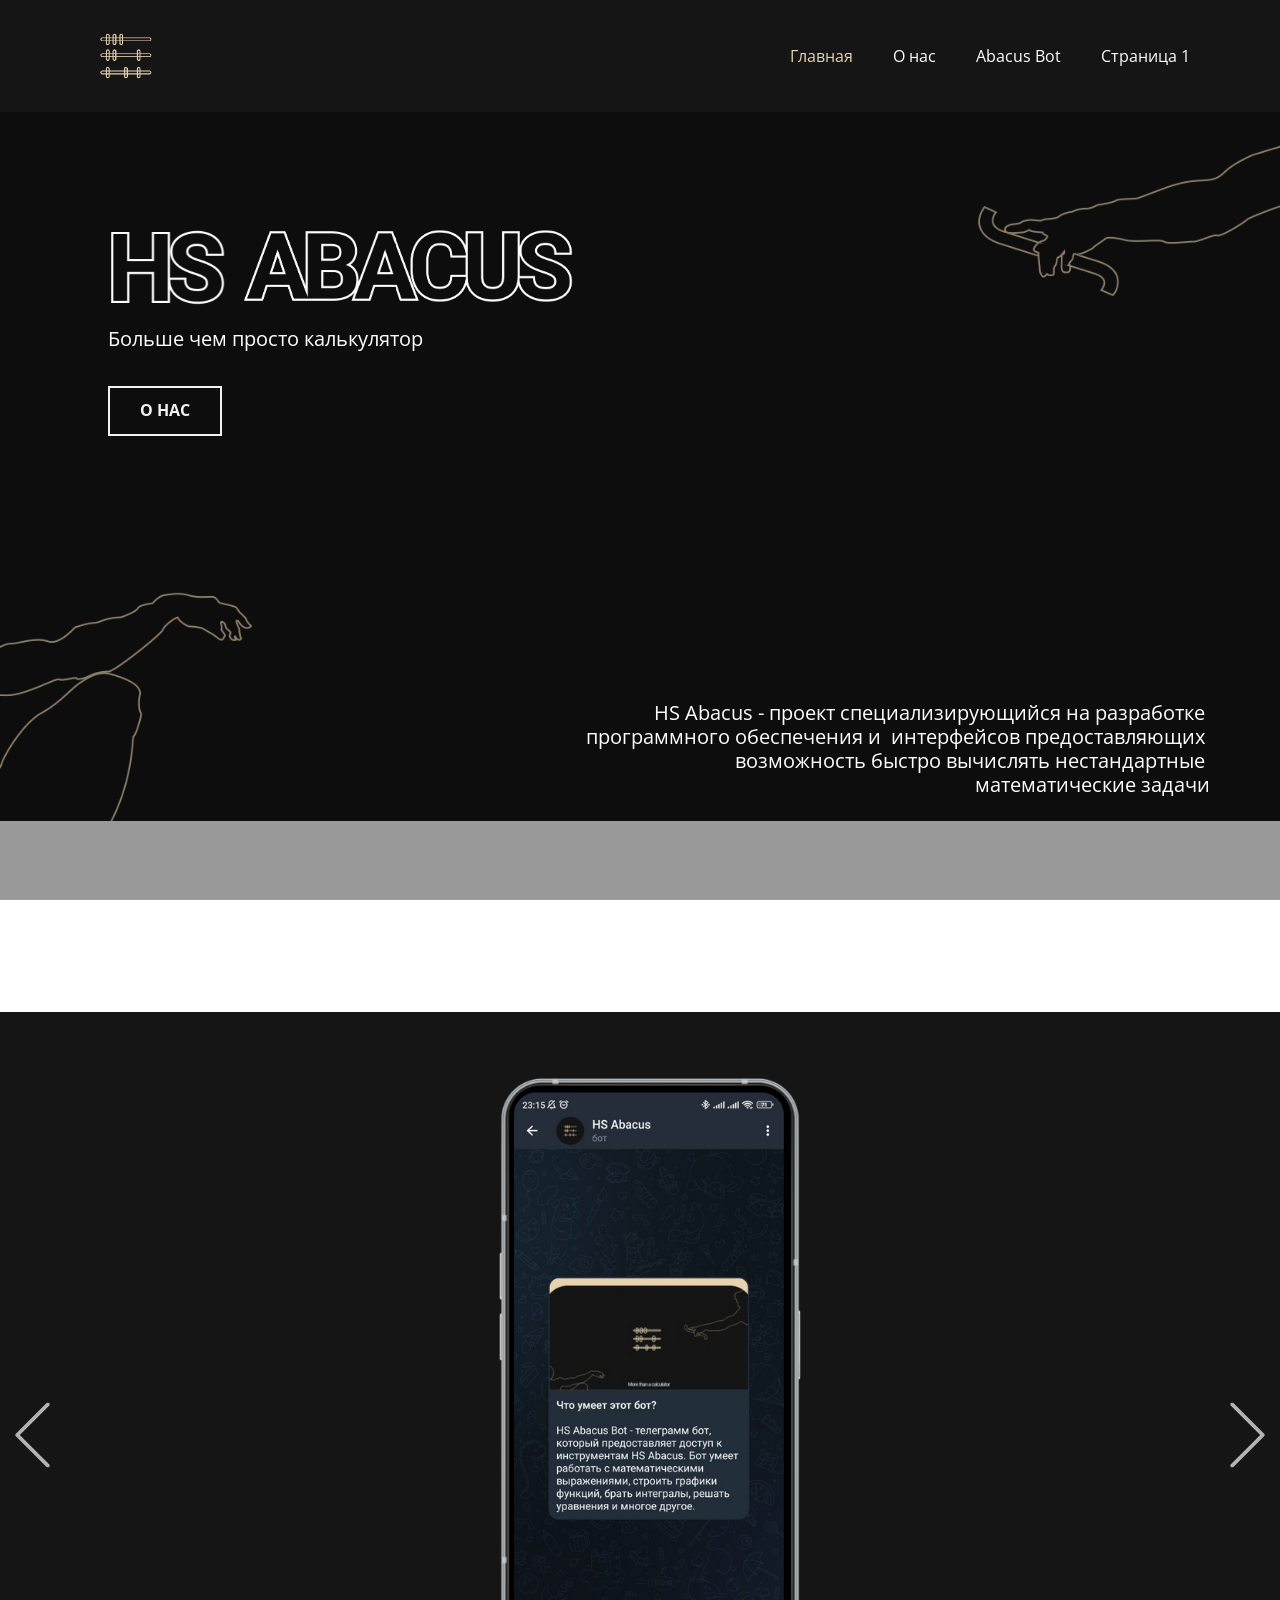
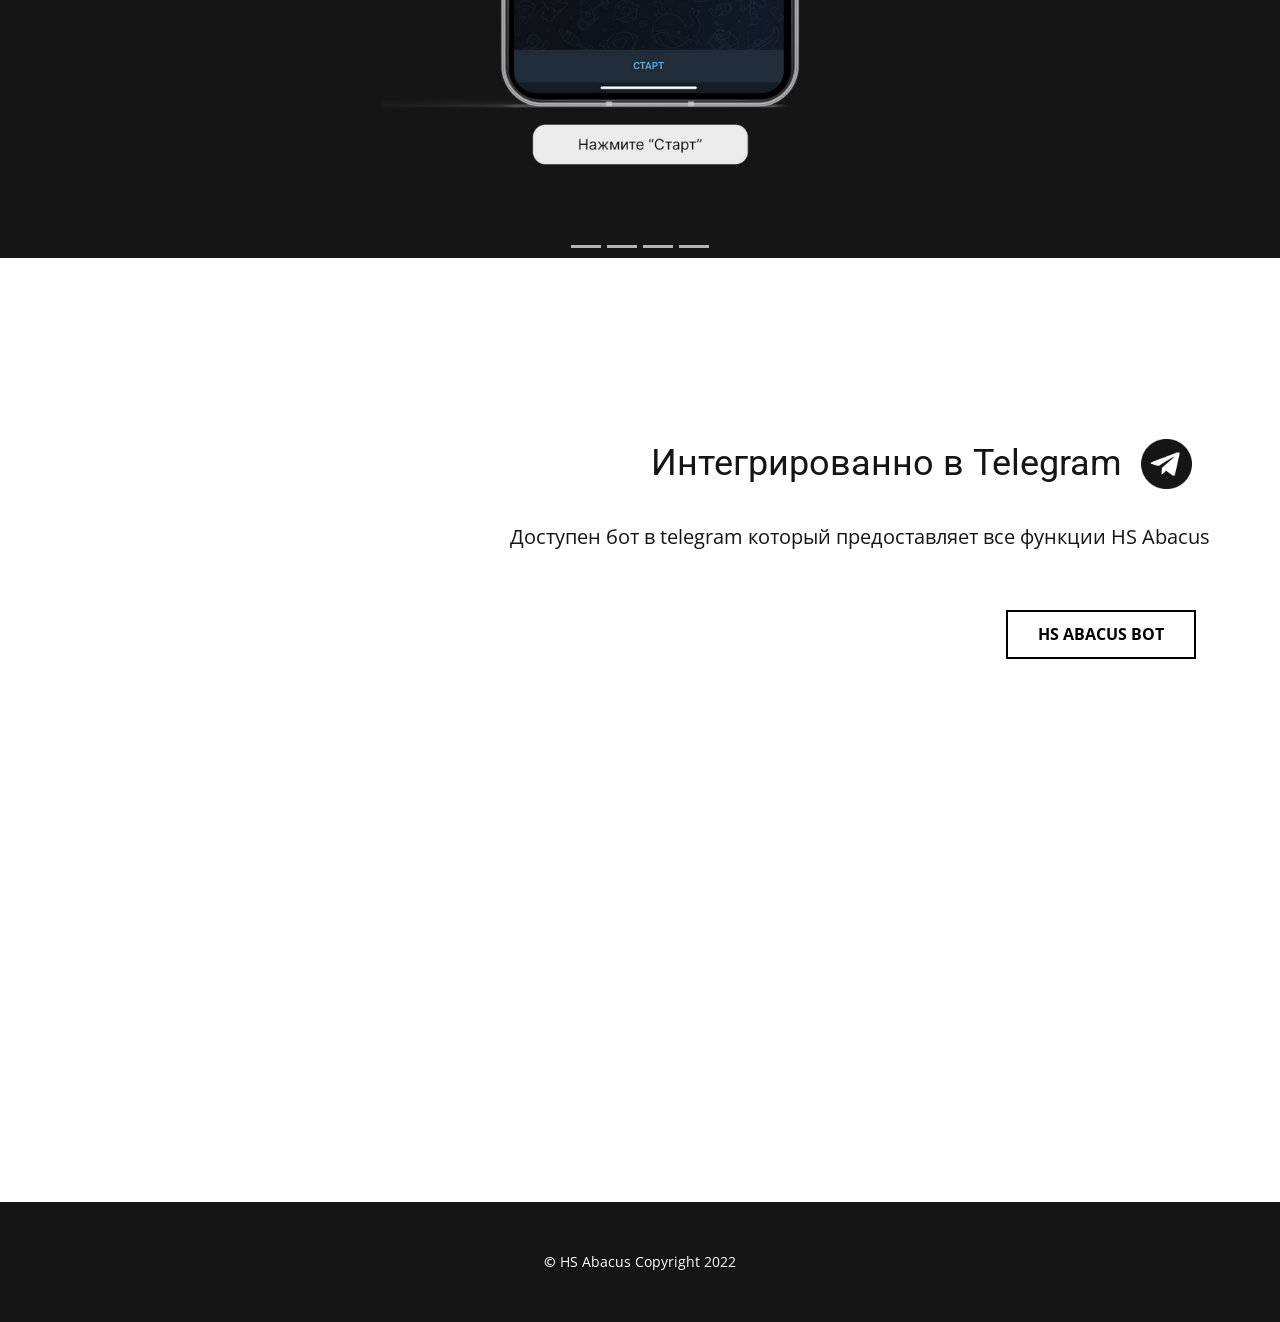
==== commit e4ee5ba8: "Update Главная.html" ====
--- a/Главная.html
+++ b/Главная.html
@@ -127,17 +127,7 @@
       
       
     </section>
-    <section class="skrollable u-align-left u-clearfix u-image u-parallax u-shading u-section-4" src="" data-image-width="1920" data-image-height="1080" id="sec-0d96">
-      <div class="u-clearfix u-sheet u-sheet-1">
-        <h1 class="u-hover-feature u-text u-text-default u-title u-text-1">Wolfram language</h1>
-        <p class="u-align-left-lg u-align-left-md u-align-left-sm u-align-left-xs u-hover-feature u-large-text u-text u-text-variant u-text-2">Некоторые наши вычисления используют технологии<br>Wolfram research, но в будущем мы собираемся отказаться<br>от них и перейти к созданию своего языка программирования
-        </p>
-        <a href="https://www.wolfram.com/" class="u-border-2 u-border-custom-color-4 u-btn u-btn-round u-button-style u-hover-feature u-hover-palette-2-base u-none u-text-hover-white u-btn-1">Wolfram</a>
-      </div>
-      
-      
-      
-    </section>
+    
     
     
     <footer class="u-align-center u-clearfix u-custom-color-1 u-footer u-footer" id="sec-ae08"><div class="u-clearfix u-sheet u-valign-middle u-sheet-1">
@@ -146,4 +136,4 @@
       </div></footer>
    
   
-</body></html>+</body></html>
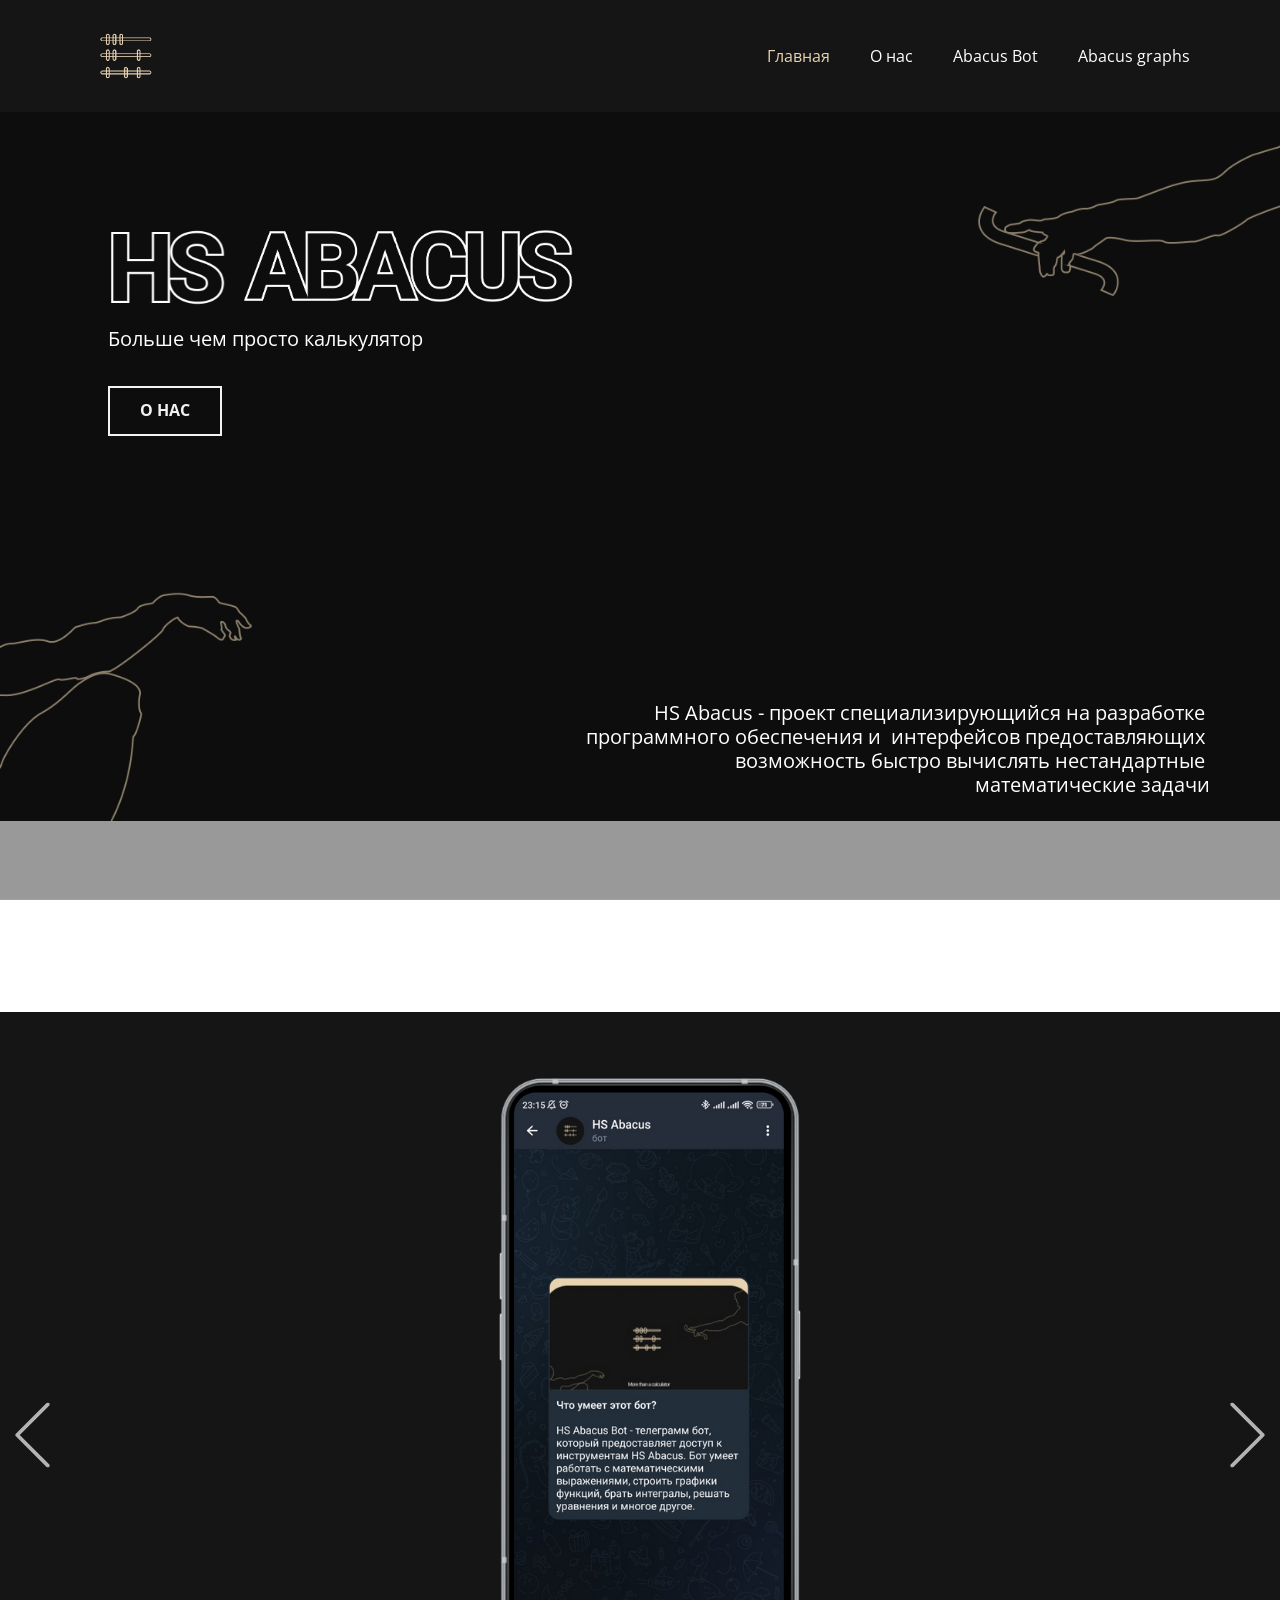
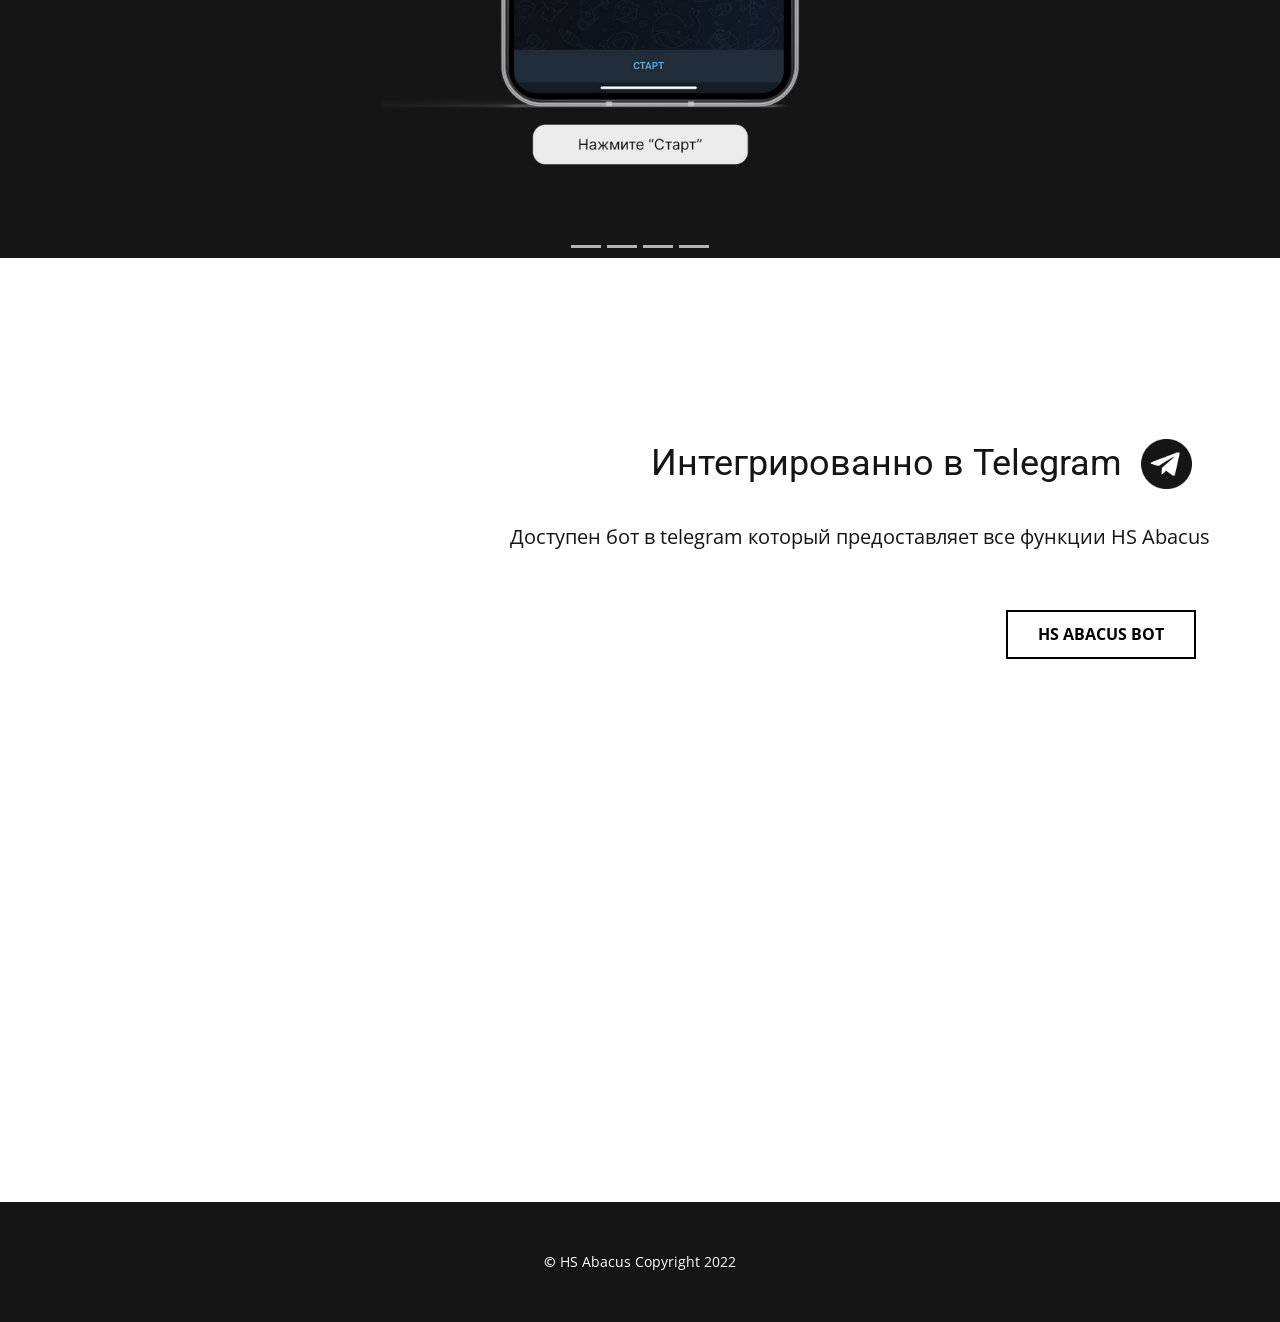
==== commit 877783b6: "Update Главная.html" ====
--- a/Главная.html
+++ b/Главная.html
@@ -42,7 +42,7 @@
             <ul class="u-nav u-unstyled u-nav-1"><li class="u-nav-item"><a class="u-button-style u-nav-link u-text-active-custom-color-3 u-text-hover-grey-10" href="Главная.html" style="padding: 10px 20px;">Главная</a>
 </li><li class="u-nav-item"><a class="u-button-style u-nav-link u-text-active-custom-color-3 u-text-hover-grey-10" href="О-нас.html" style="padding: 10px 20px;">О нас</a>
 </li><li class="u-nav-item"><a class="u-button-style u-nav-link u-text-active-custom-color-3 u-text-hover-grey-10" href="https://t.me/hsabacus_bot" style="padding: 10px 20px;">Abacus Bot</a>
-</li><li class="u-nav-item"><a class="u-button-style u-nav-link u-text-active-custom-color-3 u-text-hover-grey-10" href="Страница-1.html" style="padding: 10px 20px;">Страница 1</a>
+</li><li class="u-nav-item"><a class="u-button-style u-nav-link u-text-active-custom-color-3 u-text-hover-grey-10" href="Страница-1.html" style="padding: 10px 20px;">Abacus graphs</a>
 </li></ul>
           </div>
           <div class="u-custom-menu u-nav-container-collapse">
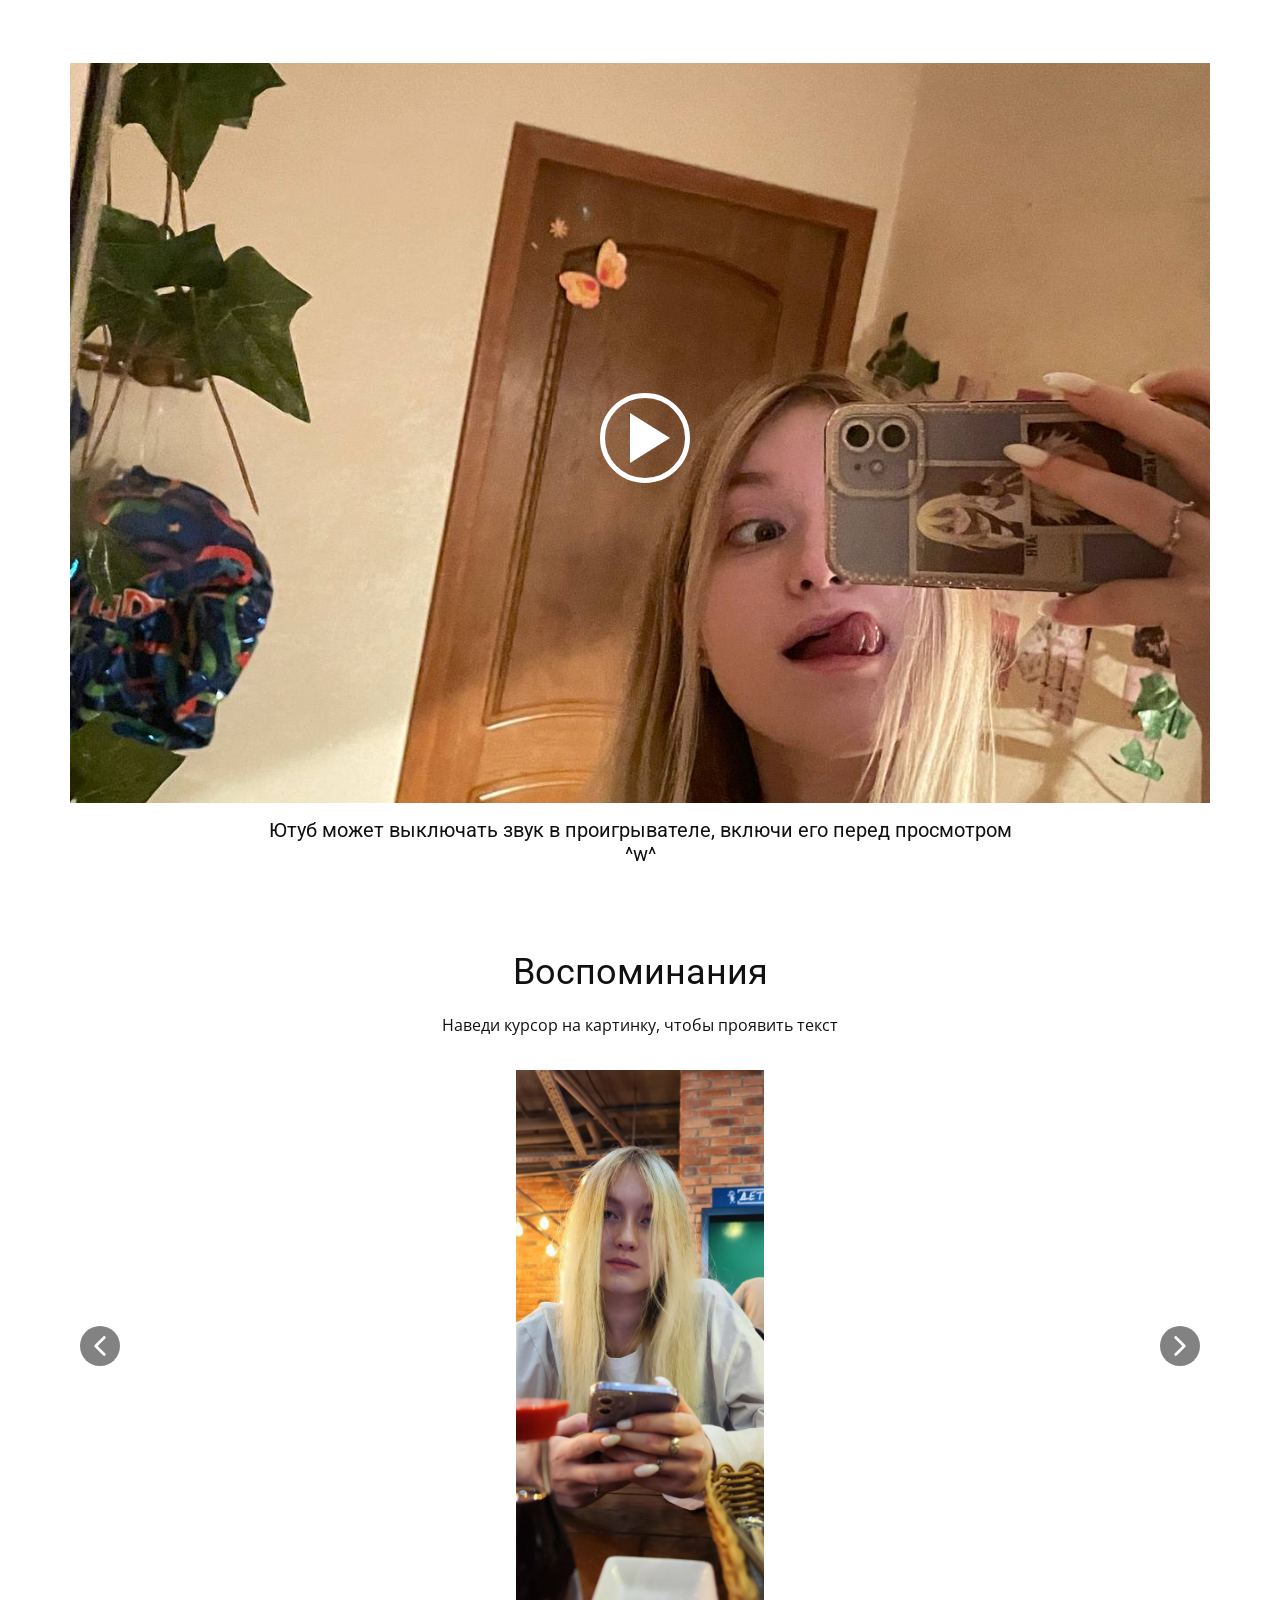
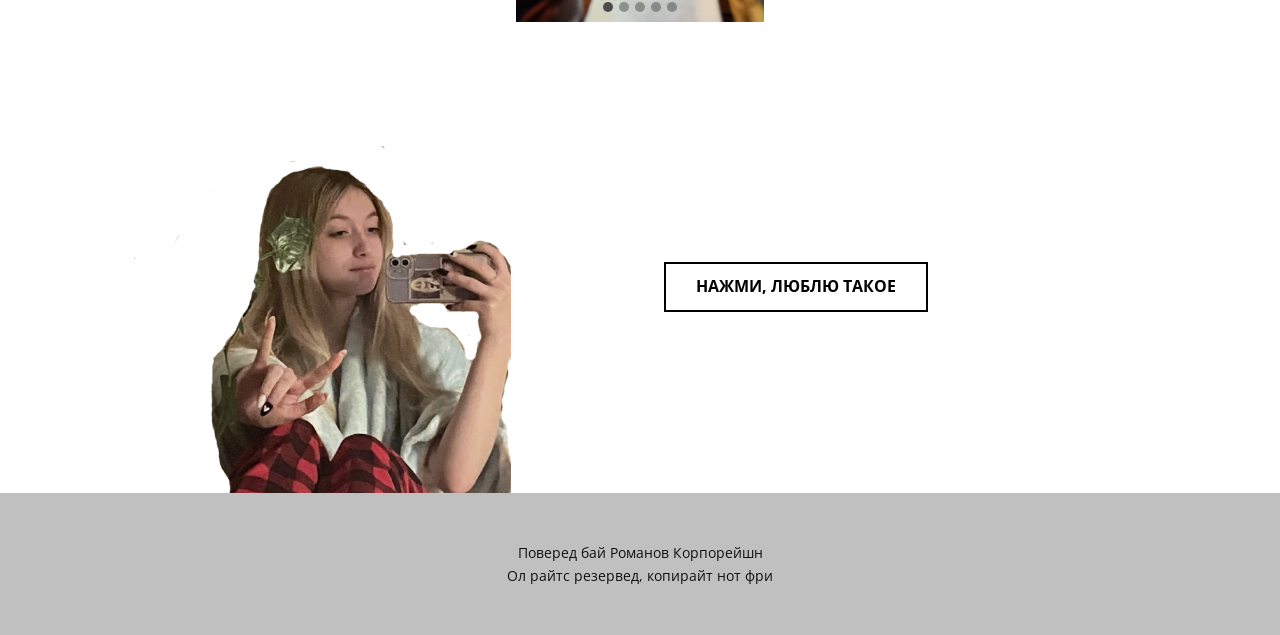
==== commit 2e057063: "goo" ====
--- a/Главная.html
+++ b/Главная.html
@@ -2,16 +2,15 @@
 <html style="font-size: 16px;" lang="ru"><head>
     <meta name="viewport" content="width=device-width, initial-scale=1.0">
     <meta charset="utf-8">
-    <meta name="keywords" content="Быстрый доступ в Telegram">
+    <meta name="keywords" content="А тут chat GPT придумала сюжет аниме про нас">
     <meta name="description" content="">
     <title>Главная</title>
     <link rel="stylesheet" href="nicepage.css" media="screen">
 <link rel="stylesheet" href="Главная.css" media="screen">
     <script class="u-script" type="text/javascript" src="jquery.js" defer=""></script>
     <script class="u-script" type="text/javascript" src="nicepage.js" defer=""></script>
-    <meta name="generator" content="Nicepage 5.2.4, nicepage.com">
+    <meta name="generator" content="Nicepage 5.6.2, nicepage.com">
     <link id="u-theme-google-font" rel="stylesheet" href="https://fonts.googleapis.com/css?family=Roboto:100,100i,300,300i,400,400i,500,500i,700,700i,900,900i|Open+Sans:300,300i,400,400i,500,500i,600,600i,700,700i,800,800i">
-    
     
     
     
@@ -19,121 +18,123 @@
     <script type="application/ld+json">{
 		"@context": "http://schema.org",
 		"@type": "Organization",
-		"name": "WebSite3595383",
-		"logo": "images/Frame31.png"
+		"name": "WebSite4236990"
 }</script>
     <meta name="theme-color" content="#478ac9">
     <meta property="og:title" content="Главная">
     <meta property="og:type" content="website">
-  </head>
-  <body class="u-body u-xl-mode" data-lang="ru"><header class="u-clearfix u-custom-color-1 u-header u-sticky u-sticky-36d5 u-header" id="sec-b79c"><div class="u-clearfix u-sheet u-sheet-1">
-        <a href="Главная.html" class="u-image u-logo u-image-1" data-image-width="1500" data-image-height="1500" title="Главная">
-          <img src="images/Frame31.png" class="u-logo-image u-logo-image-1">
-        </a>
-        <nav class="u-menu u-menu-one-level u-offcanvas u-menu-1">
-          <div class="menu-collapse" style="font-size: 1rem; letter-spacing: 0px;">
-            <a class="u-button-style u-custom-left-right-menu-spacing u-custom-padding-bottom u-custom-text-active-color u-custom-text-hover-color u-custom-top-bottom-menu-spacing u-nav-link u-text-active-palette-1-base u-text-hover-palette-2-base" href="#">
-              <svg class="u-svg-link" viewBox="0 0 24 24"><use xmlns:xlink="http://www.w3.org/1999/xlink" xlink:href="#menu-hamburger"></use></svg>
-              <svg class="u-svg-content" version="1.1" id="menu-hamburger" viewBox="0 0 16 16" x="0px" y="0px" xmlns:xlink="http://www.w3.org/1999/xlink" xmlns="http://www.w3.org/2000/svg"><g><rect y="1" width="16" height="2"></rect><rect y="7" width="16" height="2"></rect><rect y="13" width="16" height="2"></rect>
-</g></svg>
-            </a>
+  <meta data-intl-tel-input-cdn-path="intlTelInput/"></head>
+  <body class="u-body u-xl-mode" data-lang="ru">
+    <section class="u-clearfix u-section-1" id="sec-2c60">
+      <div class="u-clearfix u-sheet u-sheet-1">
+        <div class="u-align-left u-expanded-width u-left-0 u-video u-video-contain u-video-1">
+          <div class="embed-responsive embed-responsive-1">
+            <iframe style="position: absolute;top: 0;left: 0;width: 100%;height: 100%;" class="embed-responsive-item" data-src="https://www.youtube.com/embed/y5hapNS4p58?playlist=y5hapNS4p58&amp;loop=1&amp;mute=1&amp;showinfo=0&amp;controls=1&amp;start=0" data-poster="images/IMG_20230302_172049_521.jpg" frameborder="0" allowfullscreen=""></iframe>
+            <button class="u-video-poster u-video-poster-1" data-src="images/IMG_20230302_172049_521.jpg"></button>
           </div>
-          <div class="u-custom-menu u-nav-container">
-            <ul class="u-nav u-unstyled u-nav-1"><li class="u-nav-item"><a class="u-button-style u-nav-link u-text-active-custom-color-3 u-text-hover-grey-10" href="Главная.html" style="padding: 10px 20px;">Главная</a>
-</li><li class="u-nav-item"><a class="u-button-style u-nav-link u-text-active-custom-color-3 u-text-hover-grey-10" href="О-нас.html" style="padding: 10px 20px;">О нас</a>
-</li><li class="u-nav-item"><a class="u-button-style u-nav-link u-text-active-custom-color-3 u-text-hover-grey-10" href="https://t.me/hsabacus_bot" style="padding: 10px 20px;">Abacus Bot</a>
-</li><li class="u-nav-item"><a class="u-button-style u-nav-link u-text-active-custom-color-3 u-text-hover-grey-10" href="Страница-1.html" style="padding: 10px 20px;">Abacus graphs</a>
-</li></ul>
-          </div>
-          <div class="u-custom-menu u-nav-container-collapse">
-            <div class="u-black u-container-style u-inner-container-layout u-opacity u-opacity-95 u-sidenav">
-              <div class="u-inner-container-layout u-sidenav-overflow">
-                <div class="u-menu-close"></div>
-                <ul class="u-align-center u-nav u-popupmenu-items u-unstyled u-nav-2"><li class="u-nav-item"><a class="u-button-style u-nav-link" href="Главная.html">Главная</a>
-</li><li class="u-nav-item"><a class="u-button-style u-nav-link" href="О-нас.html">О нас</a>
-</li><li class="u-nav-item"><a class="u-button-style u-nav-link" href="https://t.me/hsabacus_bot">Abacus Bot</a>
-</li><li class="u-nav-item"><a class="u-button-style u-nav-link" href="Страница-1.html">Страница 1</a>
-</li></ul>
+        </div>
+        <h3 class="u-align-center u-text u-text-default u-text-1">Ютуб может выключать звук в проигрывателе, включи его перед просмотром<br>^w^
+        </h3>
+      </div>
+    </section>
+    <section class="u-align-center u-clearfix u-section-2" id="sec-1e85">
+      <div class="u-clearfix u-sheet u-sheet-1">
+        <h2 class="u-text u-text-default u-text-1">Воспоминания</h2>
+        <p class="u-text u-text-2">Наведи курсор на картинку, чтобы проявить текст</p>
+        <div class="u-carousel u-expanded-width u-gallery u-gallery-slider u-layout-carousel u-lightbox u-show-text-on-hover u-gallery-1" id="carousel-5177" data-interval="5000" data-u-ride="carousel">
+          <ol class="u-absolute-hcenter u-carousel-indicators u-carousel-indicators-1">
+            <li data-u-target="#carousel-5177" data-u-slide-to="0" class="u-active u-grey-70 u-shape-circle" style="width: 10px; height: 10px;"></li>
+            <li data-u-target="#carousel-5177" data-u-slide-to="1" class="u-grey-70 u-shape-circle" style="width: 10px; height: 10px;"></li>
+            <li data-u-target="#carousel-5177" data-u-slide-to="2" class="u-grey-70 u-shape-circle" style="width: 10px; height: 10px;"></li>
+            <li data-u-target="#carousel-5177" data-u-slide-to="3" class="u-grey-70 u-shape-circle" style="width: 10px; height: 10px;"></li>
+            <li data-u-target="#carousel-5177" data-u-slide-to="4" class="u-grey-70 u-shape-circle" style="width: 10px; height: 10px;"></li>
+          </ol>
+          <div class="u-carousel-inner u-gallery-inner u-gallery-inner-1" role="listbox">
+            <div class="u-active u-carousel-item u-effect-over-left u-gallery-item u-carousel-item-1">
+              <div class="u-back-slide" data-image-width="576" data-image-height="1280">
+                <img class="u-back-image u-expanded u-image-contain" src="images/IMG_20230302_172046_367.jpg">
+              </div>
+              <div class="u-align-center u-over-slide u-shading u-valign-bottom u-over-slide-1">
+                <h3 class="u-gallery-heading">Суши были вкусные</h3>
+                <p class="u-gallery-text">Но ты вкуснее</p>
               </div>
             </div>
-            <div class="u-black u-menu-overlay u-opacity u-opacity-70"></div>
+            <div class="u-carousel-item u-effect-over-left u-gallery-item u-carousel-item-2">
+              <div class="u-back-slide" data-image-width="591" data-image-height="1280">
+                <img class="u-back-image u-expanded u-image-contain" src="images/IMG_20230302_172124_932.jpg" alt="Как же мы тогда классно погуляли">
+              </div>
+              <div class="u-align-center u-over-slide u-shading u-valign-bottom u-over-slide-2">
+                <h3 class="u-gallery-heading">Как же мы тогда классно погуляли</h3>
+                <p class="u-gallery-text">И именно тогда отец спалил у меня засосы</p>
+              </div>
+            </div>
+            <div class="u-carousel-item u-effect-over-left u-gallery-item u-carousel-item-3">
+              <div class="u-back-slide" data-image-width="328" data-image-height="162">
+                <img class="u-back-image u-expanded" src="images/2023-03-1221-08-03.png">
+              </div>
+              <div class="u-align-center u-over-slide u-shading u-valign-bottom u-over-slide-3">
+                <h3 class="u-gallery-heading">Легендарный день</h3>
+                <p class="u-gallery-text">добавить нечего</p>
+              </div>
+            </div>
+            <div class="u-carousel-item u-effect-over-left u-gallery-item u-carousel-item-4">
+              <div class="u-back-slide" data-image-width="960" data-image-height="1280">
+                <img class="u-back-image u-expanded" src="images/photo_2023-03-12_21-11-03.jpg" alt="аооаоо">
+              </div>
+              <div class="u-align-center u-over-slide u-shading u-valign-bottom u-over-slide-4">
+                <h3 class="u-gallery-heading">аооаоо</h3>
+                <p class="u-gallery-text">какие-же классные ножки</p>
+              </div>
+            </div>
+            <div class="u-carousel-item u-effect-over-left u-gallery-item u-carousel-item-5">
+              <div class="u-back-slide" data-image-width="463" data-image-height="277">
+                <img class="u-back-image u-expanded u-image-contain" src="images/2023-03-1221-20-47.png">
+              </div>
+              <div class="u-align-center u-over-slide u-shading u-valign-bottom u-over-slide-5">
+                <h3 class="u-gallery-heading">31 января</h3>
+                <p class="u-gallery-text">Ну можешь же когда стараешься</p>
+              </div>
+            </div>
           </div>
-        </nav>
-      </div></header>
-    <section class="skrollable u-align-center u-clearfix u-image u-parallax u-shading u-section-1" src="" data-image-width="3840" data-image-height="2160" id="sec-fe00">
-      <div class="u-clearfix u-sheet u-sheet-1">
-        <img class="u-image u-image-contain u-image-default u-image-1" src="images/Frame141.png" alt="" data-image-width="526" data-image-height="516" data-animation-name="customAnimationIn" data-animation-duration="3000">
-        <img class="u-expanded-width-xs u-image u-image-contain u-image-default u-image-2" src="images/Frame142.png" alt="" data-image-width="1090" data-image-height="570" data-animation-name="customAnimationIn" data-animation-duration="3000">
-        <p class="u-align-left u-hover-feature u-large-text u-text u-text-custom-color-4 u-text-variant u-text-1" data-animation-name="customAnimationIn" data-animation-duration="3000">Больше чем просто калькулятор</p>
-        <a href="О-нас.html" class="u-border-2 u-border-grey-5 u-border-hover-custom-color-3 u-btn u-btn-round u-button-style u-hover-black u-hover-feature u-none u-text-hover-white u-btn-1" data-animation-name="customAnimationIn" data-animation-duration="3000" data-animation-direction="X">О нас</a>
-        <h3 class="u-align-right u-custom-font u-hover-feature u-text u-text-custom-color-4 u-text-default u-text-font u-text-2" data-animation-name="customAnimationIn" data-animation-duration="3000">HS Abacus - проект специализирующийся на разработке&nbsp;<br>программного обеспечения и&nbsp; интерфейсов предоставляющих&nbsp;<br>возможность быстро вычислять нестандартные&nbsp;<br>математические задачи 
-        </h3>
-      </div>
-      
-      
-      
-    </section>
-    <section class="u-carousel u-slide u-block-2947-1" id="carousel_6805" data-interval="5000" data-u-ride="carousel">
-      <ol class="u-absolute-hcenter u-carousel-indicators u-block-2947-2">
-        <li data-u-target="#carousel_6805" class="u-active u-grey-30" data-u-slide-to="0"></li>
-        <li data-u-target="#carousel_6805" class="u-grey-30" data-u-slide-to="1"></li>
-        <li data-u-target="#carousel_6805" class="u-grey-30" data-u-slide-to="2"></li>
-        <li data-u-target="#carousel_6805" class="u-grey-30" data-u-slide-to="3"></li>
-      </ol>
-      <div class="u-carousel-inner" role="listbox">
-        <div class="u-active u-align-center u-carousel-item u-clearfix u-custom-color-1 u-section-2-1" src="">
-          <div class="u-clearfix u-sheet u-valign-middle-xs u-sheet-1">
-            <img class="u-expanded-width u-image u-image-contain u-image-default u-image-1" src="images/Frame110.png" alt="" data-image-width="669" data-image-height="1080">
-          </div>
-        </div>
-        <div class="u-align-center u-carousel-item u-clearfix u-custom-color-1 u-section-2-2" src="">
-          <div class="u-clearfix u-sheet u-valign-middle-xs u-sheet-1">
-            <img class="u-expanded-width u-image u-image-contain u-image-default u-image-1" src="images/Frame111.png" alt="" data-image-width="669" data-image-height="1080">
-          </div>
-        </div>
-        <div class="u-align-center u-carousel-item u-clearfix u-custom-color-1 u-section-2-3" src="">
-          <div class="u-clearfix u-sheet u-valign-middle-xs u-sheet-1">
-            <img class="u-expanded-width u-image u-image-contain u-image-default u-image-1" src="images/Frame113.png" alt="" data-image-width="669" data-image-height="1080">
-          </div>
-        </div>
-        <div class="u-align-center u-carousel-item u-clearfix u-custom-color-1 u-section-2-4" src="">
-          <div class="u-clearfix u-sheet u-valign-middle-xs u-sheet-1">
-            <img class="u-expanded-width u-image u-image-contain u-image-default u-image-1" src="images/Frame114.png" alt="" data-image-width="669" data-image-height="1080">
-          </div>
+          <a class="u-absolute-vcenter u-carousel-control u-carousel-control-prev u-grey-70 u-icon-circle u-opacity u-opacity-70 u-spacing-10 u-text-white u-carousel-control-1" href="#carousel-5177" role="button" data-u-slide="prev">
+            <span aria-hidden="true">
+              <svg viewBox="0 0 451.847 451.847"><path d="M97.141,225.92c0-8.095,3.091-16.192,9.259-22.366L300.689,9.27c12.359-12.359,32.397-12.359,44.751,0
+c12.354,12.354,12.354,32.388,0,44.748L173.525,225.92l171.903,171.909c12.354,12.354,12.354,32.391,0,44.744
+c-12.354,12.365-32.386,12.365-44.745,0l-194.29-194.281C100.226,242.115,97.141,234.018,97.141,225.92z"></path></svg>
+            </span>
+            <span class="sr-only">
+              <svg viewBox="0 0 451.847 451.847"><path d="M97.141,225.92c0-8.095,3.091-16.192,9.259-22.366L300.689,9.27c12.359-12.359,32.397-12.359,44.751,0
+c12.354,12.354,12.354,32.388,0,44.748L173.525,225.92l171.903,171.909c12.354,12.354,12.354,32.391,0,44.744
+c-12.354,12.365-32.386,12.365-44.745,0l-194.29-194.281C100.226,242.115,97.141,234.018,97.141,225.92z"></path></svg>
+            </span>
+          </a>
+          <a class="u-absolute-vcenter u-carousel-control u-carousel-control-next u-grey-70 u-icon-circle u-opacity u-opacity-70 u-spacing-10 u-text-white u-carousel-control-2" href="#carousel-5177" role="button" data-u-slide="next">
+            <span aria-hidden="true">
+              <svg viewBox="0 0 451.846 451.847"><path d="M345.441,248.292L151.154,442.573c-12.359,12.365-32.397,12.365-44.75,0c-12.354-12.354-12.354-32.391,0-44.744
+L278.318,225.92L106.409,54.017c-12.354-12.359-12.354-32.394,0-44.748c12.354-12.359,32.391-12.359,44.75,0l194.287,194.284
+c6.177,6.18,9.262,14.271,9.262,22.366C354.708,234.018,351.617,242.115,345.441,248.292z"></path></svg>
+            </span>
+            <span class="sr-only">
+              <svg viewBox="0 0 451.846 451.847"><path d="M345.441,248.292L151.154,442.573c-12.359,12.365-32.397,12.365-44.75,0c-12.354-12.354-12.354-32.391,0-44.744
+L278.318,225.92L106.409,54.017c-12.354-12.359-12.354-32.394,0-44.748c12.354-12.359,32.391-12.359,44.75,0l194.287,194.284
+c6.177,6.18,9.262,14.271,9.262,22.366C354.708,234.018,351.617,242.115,345.441,248.292z"></path></svg>
+            </span>
+          </a>
         </div>
       </div>
-      <a class="u-absolute-vcenter u-carousel-control u-carousel-control-prev u-text-grey-30 u-block-2947-3" href="#carousel_6805" role="button" data-u-slide="prev">
-        <span aria-hidden="true">
-          <svg class="u-svg-link" viewBox="0 0 477.175 477.175"><path d="M145.188,238.575l215.5-215.5c5.3-5.3,5.3-13.8,0-19.1s-13.8-5.3-19.1,0l-225.1,225.1c-5.3,5.3-5.3,13.8,0,19.1l225.1,225
-                    c2.6,2.6,6.1,4,9.5,4s6.9-1.3,9.5-4c5.3-5.3,5.3-13.8,0-19.1L145.188,238.575z"></path></svg>
-        </span>
-        <span class="sr-only">Previous</span>
-      </a>
-      <a class="u-absolute-vcenter u-carousel-control u-carousel-control-next u-text-grey-30 u-block-2947-4" href="#carousel_6805" role="button" data-u-slide="next">
-        <span aria-hidden="true">
-          <svg class="u-svg-link" viewBox="0 0 477.175 477.175"><path d="M360.731,229.075l-225.1-225.1c-5.3-5.3-13.8-5.3-19.1,0s-5.3,13.8,0,19.1l215.5,215.5l-215.5,215.5
-                    c-5.3,5.3-5.3,13.8,0,19.1c2.6,2.6,6.1,4,9.5,4c3.4,0,6.9-1.3,9.5-4l225.1-225.1C365.931,242.875,365.931,234.275,360.731,229.075z"></path></svg>
-        </span>
-        <span class="sr-only">Следующий</span>
-      </a>
     </section>
-    <section class="skrollable u-align-left u-clearfix u-image u-parallax u-shading u-section-3" src="" data-image-width="1920" data-image-height="1080" id="sec-c3b2">
+    <section class="u-clearfix u-section-3" id="sec-f640">
       <div class="u-clearfix u-sheet u-sheet-1">
-        <img class="u-image u-image-contain u-image-default u-image-1" src="images/image5Traced.png" alt="" data-image-width="280" data-image-height="278">
-        <h1 class="u-align-right-xs u-hover-feature u-text u-text-custom-color-1 u-text-default-lg u-text-default-md u-text-default-sm u-text-default-xl u-title u-text-1">Интегрированно в Telegram</h1>
-        <p class="u-align-right u-hover-feature u-large-text u-text u-text-custom-color-1 u-text-variant u-text-2">Доступен бот в telegram который предоставляет все функции HS Abacus</p>
-        <a href="https://t.me/hsabacus_bot" class="u-border-2 u-border-black u-btn u-button-style u-hover-black u-none u-text-hover-custom-color-3 u-btn-1">HS ABACUS BOT</a>
+        <img class="u-image u-image-default u-image-1" src="images/37.png" alt="" data-image-width="710" data-image-height="507">
+        <a href="Страница-1.html" class="u-border-2 u-border-black u-btn u-button-style u-hover-black u-none u-text-hover-white u-btn-1">Нажми, люблю такое</a>
       </div>
-      
-      
     </section>
     
     
-    
-    <footer class="u-align-center u-clearfix u-custom-color-1 u-footer u-footer" id="sec-ae08"><div class="u-clearfix u-sheet u-valign-middle u-sheet-1">
-        <p class="u-small-text u-text u-text-variant u-text-1"><b><b>©</b>&nbsp;</b>HS Abacus Copyright 2022
+    <footer class="u-align-center u-clearfix u-footer u-grey-25 u-footer" id="sec-a328"><div class="u-clearfix u-sheet u-valign-middle-lg u-valign-middle-md u-valign-middle-sm u-valign-middle-xs u-sheet-1">
+        <p class="u-small-text u-text u-text-variant u-text-1">Поверед бай Романов Корпорейшн<br>Ол райтс резервед, копирайт нот фри
         </p>
       </div></footer>
-   
+    
   
-</body></html>
+</body></html>
--- a/Главная.css
+++ b/Главная.css
@@ -1,453 +1,173 @@
- .u-section-1 {
-  background-image: linear-gradient(0deg, rgba(0,0,0,0.4), rgba(0,0,0,0.4)), url("images/Frame139.png");
-  background-position: 50% 50%;
-}
-
 .u-section-1 .u-sheet-1 {
-  min-height: 100vh;
-}
-
-.u-section-1 .u-image-1 {
-  width: 193px;
-  height: 189px;
-  --animation-custom_in-translate_x: 0px;
-  --animation-custom_in-translate_y: 300px;
-  --animation-custom_in-opacity: 0;
-  --animation-custom_in-rotate: 0deg;
-  --animation-custom_in-scale: 1;
-  margin: 62px auto 0 0;
-}
-
-.u-section-1 .u-image-2 {
-  width: 391px;
-  height: 204px;
-  --animation-custom_in-translate_y: 300px;
-  --animation-custom_in-scale: 1;
-  margin: -189px auto 0 143px;
+  min-height: 882px;
+}
+
+.u-section-1 .u-video-1 {
+  height: 740px;
+  margin-top: 63px;
+  margin-bottom: 0;
+}
+
+.u-section-1 .embed-responsive-1 {
+  position: absolute;
+}
+
+.u-section-1 .u-video-poster-1 {
+  background-image: url("images/IMG_20230302_172049_521.jpg");
 }
 
 .u-section-1 .u-text-1 {
-  transition-duration: 0.5s;
-  --animation-custom_in-translate_x: 0px;
-  --animation-custom_in-translate_y: 300px;
-  --animation-custom_in-opacity: 0;
-  --animation-custom_in-rotate: 0deg;
-  --animation-custom_in-scale: 1;
-  transform: translateX(0px) translateY(0px) scale(1) rotate(0deg);
-  margin: -55px 780px 0 38px;
-}
-
-.u-section-1 .u-btn-1 {
-  border-style: solid;
-  font-weight: 700;
-  text-transform: uppercase;
-  letter-spacing: 0px;
-  transition-duration: 0.5s;
-  --animation-custom_in-translate_x: 0px;
-  --animation-custom_in-scale: 1;
-  --animation-custom_in-translate_y: 300px;
-  margin: 31px auto 0 38px;
-}
-
-.u-section-1 .u-text-2 {
   font-size: 1.25rem;
-  transition-duration: 0.5s;
-  --animation-custom_in-translate_x: 0px;
-  --animation-custom_in-translate_y: -300px;
-  --animation-custom_in-opacity: 0;
-  --animation-custom_in-rotate: 0deg;
-  --animation-custom_in-scale: 1;
-  transform: translateX(0px) translateY(0px) scale(1) rotate(0deg);
-  margin: 265px 0 60px auto;
-}
-
-@media (max-width: 1199px) {
-  .u-section-1 .u-sheet-1 {
-    min-height: 946px;
-  }
-
-  .u-section-1 .u-image-1 {
-    margin-top: 245px;
-  }
-
-  .u-section-1 .u-image-2 {
-    --animation-custom_in-translate_x: -200px;
-    margin-left: 149px;
+  margin: 15px auto 27px;
+}
+
+@media (max-width: 991px) {
+  .u-section-1 .u-video-1 {
+    height: 404px;
+  }
+}
+
+@media (max-width: 767px) {
+  .u-section-1 .u-video-1 {
+    height: 310px;
+  }
+}
+
+@media (max-width: 575px) {
+  .u-section-1 .u-video-1 {
+    height: 500px;
   }
 
   .u-section-1 .u-text-1 {
     width: auto;
-    margin-top: -15px;
-    margin-right: 578px;
-    margin-left: 39px;
-  }
-
-  .u-section-1 .u-btn-1 {
-    margin-top: 51px;
-    margin-left: 39px;
-  }
-
-  .u-section-1 .u-text-2 {
-    --animation-custom_in-translate_y: 300px;
-    width: auto;
-    animation-duration: 1000ms;
-    margin-top: 144px;
-  }
+    margin: 87px 0 60px;
+  }
+}.u-section-2 .u-sheet-1 {
+  min-height: 787px;
+}
+
+.u-section-2 .u-text-1 {
+  margin: 60px auto 0;
+}
+
+.u-section-2 .u-text-2 {
+  width: 746px;
+  margin: 20px auto 0;
+}
+
+.u-section-2 .u-gallery-1 {
+  height: 552px;
+  margin-top: 32px;
+  margin-bottom: 58px;
+  grid-gap: 17px;
+}
+
+.u-section-2 .u-carousel-indicators-1 {
+  position: absolute;
+  bottom: 10px;
+}
+
+.u-section-2 .u-gallery-inner-1 {
+  grid-template-columns: repeat(3, auto);
+  grid-gap: 17px;
+}
+
+.u-section-2 .u-carousel-item-1 {
+  margin-right: 0;
+}
+
+.u-section-2 .u-over-slide-1 {
+  background-image: linear-gradient(0deg, rgba(0,0,0,0.2), rgba(0,0,0,0.2));
+  padding: 30px;
+}
+
+.u-section-2 .u-carousel-item-2 {
+  margin-right: 0;
+}
+
+.u-section-2 .u-over-slide-2 {
+  background-image: linear-gradient(0deg, rgba(0,0,0,0.2), rgba(0,0,0,0.2));
+  padding: 30px;
+}
+
+.u-section-2 .u-carousel-item-3 {
+  margin-right: 0;
+}
+
+.u-section-2 .u-over-slide-3 {
+  background-image: linear-gradient(0deg, rgba(0,0,0,0.2), rgba(0,0,0,0.2));
+  padding: 30px;
+}
+
+.u-section-2 .u-carousel-item-4 {
+  margin-right: 0;
+}
+
+.u-section-2 .u-over-slide-4 {
+  background-image: linear-gradient(0deg, rgba(0,0,0,0.2), rgba(0,0,0,0.2));
+  padding: 30px;
+}
+
+.u-section-2 .u-carousel-item-5 {
+  margin-right: 0;
+}
+
+.u-section-2 .u-over-slide-5 {
+  background-image: linear-gradient(0deg, rgba(0,0,0,0.2), rgba(0,0,0,0.2));
+  padding: 30px;
+}
+
+.u-section-2 .u-carousel-control-1 {
+  position: absolute;
+  left: 10px;
+  width: 40px;
+  height: 40px;
+  right: auto;
+}
+
+.u-section-2 .u-carousel-control-2 {
+  position: absolute;
+  right: 10px;
+  width: 40px;
+  height: 40px;
 }
 
 @media (max-width: 991px) {
-  .u-section-1 .u-sheet-1 {
-    min-height: 810px;
-  }
-
-  .u-section-1 .u-image-1 {
-    margin-top: 154px;
-  }
-
-  .u-section-1 .u-image-2 {
-    margin-right: 136px;
-    margin-left: auto;
-  }
-
-  .u-section-1 .u-text-1 {
-    margin-top: 0;
-    margin-right: 360px;
-    margin-left: 37px;
-  }
-
-  .u-section-1 .u-btn-1 {
-    margin-top: 37px;
-  }
-
-  .u-section-1 .u-text-2 {
-    margin-top: 143px;
+  .u-section-2 .u-text-2 {
+    width: 720px;
+  }
+
+  .u-section-2 .u-gallery-inner-1 {
+    grid-template-columns: repeat(2, auto);
   }
 }
 
 @media (max-width: 767px) {
-  .u-section-1 .u-sheet-1 {
-    min-height: 943px;
-  }
-
-  .u-section-1 .u-image-1 {
-    margin-top: 163px;
-  }
-
-  .u-section-1 .u-image-2 {
-    margin-top: -102px;
-  }
-
-  .u-section-1 .u-text-1 {
-    margin-top: -15px;
-    margin-right: 217px;
-    margin-left: 0;
-  }
-
-  .u-section-1 .u-btn-1 {
-    margin-top: 33px;
-    margin-left: 0;
-  }
-
-  .u-section-1 .u-text-2 {
-    margin-top: 185px;
+  .u-section-2 .u-text-2 {
+    width: 540px;
+  }
+
+  .u-section-2 .u-gallery-inner-1 {
+    grid-template-columns: repeat(1, auto);
   }
 }
 
 @media (max-width: 575px) {
-  .u-section-1 .u-sheet-1 {
-    min-height: 851px;
-  }
-
-  .u-section-1 .u-image-1 {
-    margin-top: 173px;
-    margin-left: -39px;
-  }
-
-  .u-section-1 .u-image-2 {
-    height: 177px;
-    margin-top: -117px;
-    margin-right: initial;
-    margin-left: initial;
-    width: auto;
-  }
-
-  .u-section-1 .u-text-1 {
-    margin-top: 0;
-    margin-right: 17px;
-  }
-
-  .u-section-1 .u-btn-1 {
-    margin-top: 35px;
-  }
-
-  .u-section-1 .u-text-2 {
-    margin-top: 128px;
-    margin-left: 0;
-    margin-bottom: 33px;
-  }
-}
-
-.u-section-1 .u-text-1,
-.u-section-1 .u-text-1:before,
-.u-section-1 .u-text-1 > .u-container-layout:before {
-  transition-property: fill, color, background-color, stroke-width, border-style, border-width, border-top-width, border-left-width, border-right-width, border-bottom-width, custom-border, borders, box-shadow, text-shadow, opacity, border-radius, stroke, border-color, font-size, font-style, font-weight, text-decoration, letter-spacing, transform, background-image, image-zoom, background-size, background-position;
-}
-
-.u-section-1 .u-text-1.u-text-1.u-text-1:hover {
-  transform: scale(1.1) translateX(0px) translateY(0px) !important;
-}
-
-.u-section-1 .u-text-1.u-text-1.u-text-1.hover {
-  transform: scale(1.1) translateX(0px) translateY(0px) !important;
-}
-
-.u-section-1 .u-container-layout:hover .u-text-1 {
-  transform: rotate(0deg) scale(1) translateX(0px) translateY(0px) !important;
-}
-
-.u-container-layout.hover .u-section-1 .u-text-1 {
-  transform: rotate(0deg) scale(1) translateX(0px) translateY(0px) !important;
-}
-
-.u-section-1 .u-btn-1,
-.u-section-1 .u-btn-1:before,
-.u-section-1 .u-btn-1 > .u-container-layout:before {
-  transition-property: fill, color, background-color, stroke-width, border-style, border-width, border-top-width, border-left-width, border-right-width, border-bottom-width, custom-border, borders, box-shadow, text-shadow, opacity, border-radius, stroke, border-color, font-size, font-style, font-weight, text-decoration, letter-spacing, transform, background-image, image-zoom, background-size, background-position;
-}
-
-.u-section-1 .u-btn-1.u-btn-1.u-btn-1:hover {
-  border-radius: 10px !important;
-}
-
-.u-section-1 .u-btn-1.u-btn-1.u-btn-1.hover {
-  border-radius: 10px !important;
-}
-
-.u-section-1 .u-text-2,
-.u-section-1 .u-text-2:before,
-.u-section-1 .u-text-2 > .u-container-layout:before {
-  transition-property: fill, color, background-color, stroke-width, border-style, border-width, border-top-width, border-left-width, border-right-width, border-bottom-width, custom-border, borders, box-shadow, text-shadow, opacity, border-radius, stroke, border-color, font-size, font-style, font-weight, text-decoration, letter-spacing, transform, background-image, image-zoom, background-size, background-position;
-}
-
-.u-section-1 .u-text-2.u-text-2.u-text-2:hover {
-  border-style: solid !important;
-  border-top-width: 2px !important;
-  border-left-width: 2px !important;
-  border-right-width: 2px !important;
-  border-bottom-width: 2px !important;
-  border-color: #404040 !important;
-  transform: scale(1.1) translateX(0px) translateY(0px) !important;
-  opacity: 0.3 !important;
-}
-
-.u-section-1 .u-text-2 {
-  border-style: solid !important;
-  border-width: 0px !important;
-  border-color: transparent !important;
-}
-
-.u-section-1 .u-text-2.u-text-2.u-text-2.hover {
-  border-style: solid !important;
-  border-top-width: 2px !important;
-  border-left-width: 2px !important;
-  border-right-width: 2px !important;
-  border-bottom-width: 2px !important;
-  border-color: #404040 !important;
-  transform: scale(1.1) translateX(0px) translateY(0px) !important;
-  opacity: 0.3 !important;
-}
-
-.u-section-1 .u-text-2 {
-  border-style: solid !important;
-  border-width: 0px !important;
-  border-color: transparent !important;
-}
-
-.u-section-1 .u-container-layout:hover .u-text-2 {
-  transform: rotate(0deg) scale(1) translateX(0px) translateY(0px) !important;
-}
-
-.u-container-layout.hover .u-section-1 .u-text-2 {
-  transform: rotate(0deg) scale(1) translateX(0px) translateY(0px) !important;
-}.u-block-2947-2 {
-  position: absolute;
-  bottom: 10px;
-}
-
-.u-block-2947-3 {
-  position: absolute;
-  left: 0;
-}
-
-.u-block-2947-4 {
-  position: absolute;
-  right: 0;
-}
-
- .u-section-2-1 {
-  background-image: none;
-}
-
-.u-section-2-1 .u-sheet-1 {
-  min-height: 846px;
-}
-
-.u-section-2-1 .u-image-1 {
-  height: 834px;
-  margin-top: -34px;
-  margin-bottom: 0;
-}
-
-@media (max-width: 1199px) {
-  .u-section-2-1 .u-sheet-1 {
-    min-height: 781px;
-  }
-}
-
-@media (max-width: 991px) {
-  .u-section-2-1 .u-sheet-1 {
-    min-height: 651px;
-  }
-}
-
-@media (max-width: 767px) {
-  .u-section-2-1 .u-sheet-1 {
-    min-height: 545px;
-  }
-}
-
-@media (max-width: 575px) {
-  .u-section-2-1 .u-sheet-1 {
-    min-height: 843px;
-  }
-
-  .u-section-2-1 .u-image-1 {
-    height: 757px;
-    margin-top: 43px;
-    margin-bottom: 43px;
-  }
-}
-
- .u-section-2-2 {
-  background-image: none;
-}
-
-.u-section-2-2 .u-sheet-1 {
-  min-height: 846px;
-}
-
-.u-section-2-2 .u-image-1 {
-  height: 834px;
-  margin-top: -34px;
-  margin-bottom: 0;
-}
-
-@media (max-width: 1199px) {
-  .u-section-2-2 .u-sheet-1 {
-    min-height: 781px;
-  }
-}
-
-@media (max-width: 991px) {
-  .u-section-2-2 .u-sheet-1 {
-    min-height: 651px;
-  }
-}
-
-@media (max-width: 767px) {
-  .u-section-2-2 .u-sheet-1 {
-    min-height: 545px;
-  }
-}
-
-@media (max-width: 575px) {
-  .u-section-2-2 .u-sheet-1 {
-    min-height: 843px;
-  }
-
-  .u-section-2-2 .u-image-1 {
-    height: 757px;
-    margin-top: 43px;
-    margin-bottom: 43px;
-  }
-}
-
- .u-section-2-3 {
-  background-image: none;
-}
-
-.u-section-2-3 .u-sheet-1 {
-  min-height: 846px;
-}
-
-.u-section-2-3 .u-image-1 {
-  height: 834px;
-  margin-top: -34px;
-  margin-bottom: 0;
-}
-
-@media (max-width: 575px) {
-  .u-section-2-3 .u-sheet-1 {
-    min-height: 843px;
-  }
-
-  .u-section-2-3 .u-image-1 {
-    height: 549px;
-    margin-top: 60px;
-    margin-bottom: 60px;
-  }
-}
-
- .u-section-2-4 {
-  background-image: none;
-}
-
-.u-section-2-4 .u-sheet-1 {
-  min-height: 846px;
-}
-
-.u-section-2-4 .u-image-1 {
-  height: 834px;
-  margin-top: -34px;
-  margin-bottom: 0;
-}
-
-@media (max-width: 575px) {
-  .u-section-2-4 .u-sheet-1 {
-    min-height: 843px;
-  }
-
-  .u-section-2-4 .u-image-1 {
-    height: 549px;
-    margin-top: 60px;
-    margin-bottom: 60px;
+  .u-section-2 .u-text-2 {
+    width: 340px;
   }
 } .u-section-3 {
-  background-image: linear-gradient(0deg, rgba(0,0,0,0.15), rgba(0,0,0,0.15)), url("images/Frame144.png");
-  background-position: 50% 50%;
+  min-height: 413px;
 }
 
 .u-section-3 .u-sheet-1 {
-  min-height: 944px;
+  min-height: 413px;
 }
 
 .u-section-3 .u-image-1 {
-  width: 59px;
-  height: 50px;
-  margin: 181px 14px 0 auto;
-}
-
-.u-section-3 .u-text-1 {
-  transition-duration: 0.5s;
-  font-size: 2.25rem;
-  transform: translateX(0px) translateY(0px) scale(1) rotate(0deg);
-  margin: -45px 88px 0 auto;
-}
-
-.u-section-3 .u-text-2 {
-  transition-duration: 0.5s;
-  transform: translateX(0px) translateY(0px) scale(1) rotate(0deg);
-  margin: 37px 0 0 314px;
+  width: 441px;
+  height: 347px;
+  margin: 66px auto 0 0;
 }
 
 .u-section-3 .u-btn-1 {
@@ -455,282 +175,40 @@
   font-weight: 700;
   text-transform: uppercase;
   letter-spacing: 0px;
-  margin: 57px 14px 60px auto;
+  margin: -231px 282px 60px auto;
 }
 
 @media (max-width: 1199px) {
+  .u-section-3 .u-btn-1 {
+    margin-right: 82px;
+  }
+}
+
+@media (max-width: 991px) {
+  .u-section-3 .u-btn-1 {
+    margin-top: 20px;
+    margin-right: 0;
+  }
+}
+
+@media (max-width: 575px) {
+   .u-section-3 {
+    min-height: 334px;
+  }
+
   .u-section-3 .u-sheet-1 {
-    min-height: 1021px;
+    min-height: 467px;
   }
 
   .u-section-3 .u-image-1 {
-    height: 67px;
-    margin-top: 109px;
-    margin-right: 30px;
-  }
-
-  .u-section-3 .u-text-1 {
-    width: auto;
-    margin-top: -53px;
-    margin-right: 121px;
-  }
-
-  .u-section-3 .u-text-2 {
-    margin-top: 32px;
-    margin-left: 114px;
+    height: 267px;
+    width: 340px;
+    margin-top: 91px;
+    margin-left: -21px;
   }
 
   .u-section-3 .u-btn-1 {
-    margin-top: 51px;
-    margin-right: 12px;
-  }
-}
-
-@media (max-width: 991px) {
-  .u-section-3 .u-sheet-1 {
-    min-height: 951px;
-  }
-
-  .u-section-3 .u-text-2 {
-    width: auto;
-    margin-top: 64px;
-    margin-left: 0;
-  }
-
-  .u-section-3 .u-btn-1 {
-    margin-top: 484px;
-    margin-right: 0;
-  }
-}
-
-@media (max-width: 767px) {
-  .u-section-3 .u-sheet-1 {
-    min-height: 933px;
-  }
-
-  .u-section-3 .u-image-1 {
-    margin-top: 825px;
-  }
-
-  .u-section-3 .u-text-1 {
-    margin-top: -762px;
-  }
-
-  .u-section-3 .u-btn-1 {
-    margin: 496px auto 50px 0;
-  }
-}
-
-@media (max-width: 575px) {
-  .u-section-3 .u-sheet-1 {
-    min-height: 789px;
-  }
-
-  .u-section-3 .u-image-1 {
-    margin-top: 556px;
-    margin-right: auto;
-  }
-
-  .u-section-3 .u-text-1 {
-    margin-top: -517px;
-    margin-right: 0;
-    margin-left: -34px;
-  }
-
-  .u-section-3 .u-text-2 {
-    margin-top: 47px;
-  }
-
-  .u-section-3 .u-btn-1 {
-    margin-top: 342px;
-  }
-}
-
-.u-section-3 .u-text-1,
-.u-section-3 .u-text-1:before,
-.u-section-3 .u-text-1 > .u-container-layout:before {
-  transition-property: fill, color, background-color, stroke-width, border-style, border-width, border-top-width, border-left-width, border-right-width, border-bottom-width, custom-border, borders, box-shadow, text-shadow, opacity, border-radius, stroke, border-color, font-size, font-style, font-weight, text-decoration, letter-spacing, transform, background-image, image-zoom, background-size, background-position;
-}
-
-.u-section-3 .u-text-1.u-text-1.u-text-1:hover {
-  transform: scale(1.1) translateX(0px) translateY(0px) !important;
-}
-
-.u-section-3 .u-text-1.u-text-1.u-text-1.hover {
-  transform: scale(1.1) translateX(0px) translateY(0px) !important;
-}
-
-.u-section-3 .u-container-layout:hover .u-text-1 {
-  transform: rotate(0deg) scale(1) translateX(0px) translateY(0px) !important;
-}
-
-.u-container-layout.hover .u-section-3 .u-text-1 {
-  transform: rotate(0deg) scale(1) translateX(0px) translateY(0px) !important;
-}
-
-.u-section-3 .u-text-2,
-.u-section-3 .u-text-2:before,
-.u-section-3 .u-text-2 > .u-container-layout:before {
-  transition-property: fill, color, background-color, stroke-width, border-style, border-width, border-top-width, border-left-width, border-right-width, border-bottom-width, custom-border, borders, box-shadow, text-shadow, opacity, border-radius, stroke, border-color, font-size, font-style, font-weight, text-decoration, letter-spacing, transform, background-image, image-zoom, background-size, background-position;
-}
-
-.u-section-3 .u-text-2.u-text-2.u-text-2:hover {
-  transform: scale(1.1) translateX(0px) translateY(0px) !important;
-}
-
-.u-section-3 .u-text-2.u-text-2.u-text-2.hover {
-  transform: scale(1.1) translateX(0px) translateY(0px) !important;
-}
-
-.u-section-3 .u-container-layout:hover .u-text-2 {
-  transform: rotate(0deg) scale(1) translateX(0px) translateY(0px) !important;
-}
-
-.u-container-layout.hover .u-section-3 .u-text-2 {
-  transform: rotate(0deg) scale(1) translateX(0px) translateY(0px) !important;
-} .u-section-4 {
-  background-image: linear-gradient(0deg, rgba(0,0,0,0.4), rgba(0,0,0,0.4)), url("images/Frame146.png");
-  background-position: 50% 50%;
-}
-
-.u-section-4 .u-sheet-1 {
-  min-height: 800px;
-}
-
-.u-section-4 .u-text-1 {
-  transition-duration: 0.5s;
-  transform: translateX(0px) translateY(0px) scale(1) rotate(0deg);
-  margin: 139px 50px 0 auto;
-}
-
-.u-section-4 .u-text-2 {
-  transition-duration: 0.5s;
-  transform: translateX(0px) translateY(0px) scale(1) rotate(0deg);
-  margin: 75px -192px 0 506px;
-}
-
-.u-section-4 .u-btn-1 {
-  border-style: solid;
-  font-weight: 700;
-  text-transform: uppercase;
-  letter-spacing: 0px;
-  transition-duration: 0.5s;
-  margin: 40px -192px 60px 506px;
-}
-
-@media (max-width: 1199px) {
-  .u-section-4 .u-sheet-1 {
-    min-height: 660px;
-  }
-
-  .u-section-4 .u-text-1 {
-    width: auto;
-    margin-top: 133px;
-    margin-right: 0;
-  }
-
-  .u-section-4 .u-text-2 {
-    width: auto;
-    margin-top: 52px;
-    margin-right: 0;
-    margin-left: 356px;
-  }
-
-  .u-section-4 .u-btn-1 {
-    margin-top: 34px;
-    margin-right: auto;
-    margin-left: 356px;
-  }
-}
-
-@media (max-width: 991px) {
-  .u-section-4 .u-sheet-1 {
-    min-height: 636px;
-  }
-
-  .u-section-4 .u-text-2 {
-    margin-left: 136px;
-  }
-
-  .u-section-4 .u-btn-1 {
-    margin-left: 136px;
-  }
-}
-
-@media (max-width: 767px) {
-  .u-section-4 .u-sheet-1 {
-    min-height: 477px;
-  }
-
-  .u-section-4 .u-text-2 {
-    margin-left: 0;
-  }
-
-  .u-section-4 .u-btn-1 {
-    margin-left: 0;
-  }
-}
-
-@media (max-width: 575px) {
-  .u-section-4 .u-sheet-1 {
-    min-height: 821px;
-  }
-}
-
-.u-section-4 .u-text-1,
-.u-section-4 .u-text-1:before,
-.u-section-4 .u-text-1 > .u-container-layout:before {
-  transition-property: fill, color, background-color, stroke-width, border-style, border-width, border-top-width, border-left-width, border-right-width, border-bottom-width, custom-border, borders, box-shadow, text-shadow, opacity, border-radius, stroke, border-color, font-size, font-style, font-weight, text-decoration, letter-spacing, transform, background-image, image-zoom, background-size, background-position;
-}
-
-.u-section-4 .u-text-1.u-text-1.u-text-1:hover {
-  transform: scale(1.1) translateX(0px) translateY(0px) !important;
-}
-
-.u-section-4 .u-text-1.u-text-1.u-text-1.hover {
-  transform: scale(1.1) translateX(0px) translateY(0px) !important;
-}
-
-.u-section-4 .u-container-layout:hover .u-text-1 {
-  transform: rotate(0deg) scale(1) translateX(0px) translateY(0px) !important;
-}
-
-.u-container-layout.hover .u-section-4 .u-text-1 {
-  transform: rotate(0deg) scale(1) translateX(0px) translateY(0px) !important;
-}
-
-.u-section-4 .u-text-2,
-.u-section-4 .u-text-2:before,
-.u-section-4 .u-text-2 > .u-container-layout:before {
-  transition-property: fill, color, background-color, stroke-width, border-style, border-width, border-top-width, border-left-width, border-right-width, border-bottom-width, custom-border, borders, box-shadow, text-shadow, opacity, border-radius, stroke, border-color, font-size, font-style, font-weight, text-decoration, letter-spacing, transform, background-image, image-zoom, background-size, background-position;
-}
-
-.u-section-4 .u-text-2.u-text-2.u-text-2:hover {
-  transform: scale(1.1) translateX(0px) translateY(0px) !important;
-}
-
-.u-section-4 .u-text-2.u-text-2.u-text-2.hover {
-  transform: scale(1.1) translateX(0px) translateY(0px) !important;
-}
-
-.u-section-4 .u-container-layout:hover .u-text-2 {
-  transform: rotate(0deg) scale(1) translateX(0px) translateY(0px) !important;
-}
-
-.u-container-layout.hover .u-section-4 .u-text-2 {
-  transform: rotate(0deg) scale(1) translateX(0px) translateY(0px) !important;
-}
-
-.u-section-4 .u-btn-1,
-.u-section-4 .u-btn-1:before,
-.u-section-4 .u-btn-1 > .u-container-layout:before {
-  transition-property: fill, color, background-color, stroke-width, border-style, border-width, border-top-width, border-left-width, border-right-width, border-bottom-width, custom-border, borders, box-shadow, text-shadow, opacity, border-radius, stroke, border-color, font-size, font-style, font-weight, text-decoration, letter-spacing, transform, background-image, image-zoom, background-size, background-position;
-}
-
-.u-section-4 .u-btn-1.u-btn-1.u-btn-1:hover {
-  border-radius: 10px !important;
-}
-
-.u-section-4 .u-btn-1.u-btn-1.u-btn-1.hover {
-  border-radius: 10px !important;
+    margin-top: 0;
+    margin-bottom: 59px;
+  }
 }
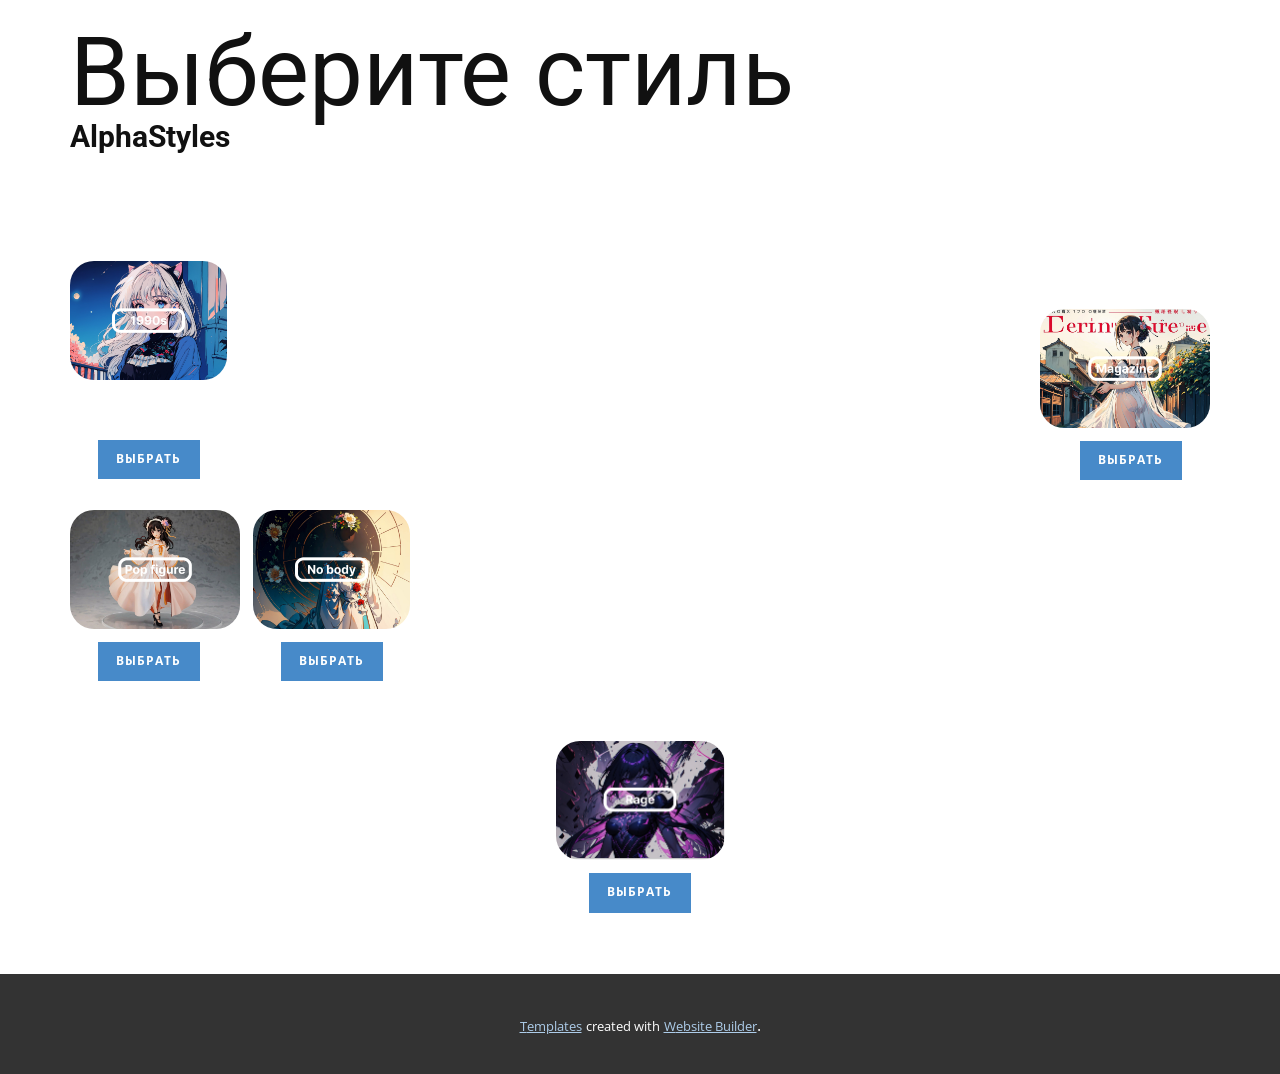
==== commit 42be908c: "Add files via upload" ====
--- a/Главная.html
+++ b/Главная.html
@@ -2,139 +2,61 @@
 <html style="font-size: 16px;" lang="ru"><head>
     <meta name="viewport" content="width=device-width, initial-scale=1.0">
     <meta charset="utf-8">
-    <meta name="keywords" content="А тут chat GPT придумала сюжет аниме про нас">
+    <meta name="keywords" content="Выберите стиль, AlphaStyles">
     <meta name="description" content="">
     <title>Главная</title>
     <link rel="stylesheet" href="nicepage.css" media="screen">
 <link rel="stylesheet" href="Главная.css" media="screen">
     <script class="u-script" type="text/javascript" src="jquery.js" defer=""></script>
     <script class="u-script" type="text/javascript" src="nicepage.js" defer=""></script>
-    <meta name="generator" content="Nicepage 5.6.2, nicepage.com">
+    <meta name="generator" content="Nicepage 5.12.2, nicepage.com">
     <link id="u-theme-google-font" rel="stylesheet" href="https://fonts.googleapis.com/css?family=Roboto:100,100i,300,300i,400,400i,500,500i,700,700i,900,900i|Open+Sans:300,300i,400,400i,500,500i,600,600i,700,700i,800,800i">
-    
     
     
     
     <script type="application/ld+json">{
 		"@context": "http://schema.org",
 		"@type": "Organization",
-		"name": "WebSite4236990"
+		"name": ""
 }</script>
     <meta name="theme-color" content="#478ac9">
     <meta property="og:title" content="Главная">
     <meta property="og:type" content="website">
   <meta data-intl-tel-input-cdn-path="intlTelInput/"></head>
   <body class="u-body u-xl-mode" data-lang="ru">
-    <section class="u-clearfix u-section-1" id="sec-2c60">
+    <section class="u-clearfix u-section-1" id="sec-faa5">
       <div class="u-clearfix u-sheet u-sheet-1">
-        <div class="u-align-left u-expanded-width u-left-0 u-video u-video-contain u-video-1">
-          <div class="embed-responsive embed-responsive-1">
-            <iframe style="position: absolute;top: 0;left: 0;width: 100%;height: 100%;" class="embed-responsive-item" data-src="https://www.youtube.com/embed/y5hapNS4p58?playlist=y5hapNS4p58&amp;loop=1&amp;mute=1&amp;showinfo=0&amp;controls=1&amp;start=0" data-poster="images/IMG_20230302_172049_521.jpg" frameborder="0" allowfullscreen=""></iframe>
-            <button class="u-video-poster u-video-poster-1" data-src="images/IMG_20230302_172049_521.jpg"></button>
-          </div>
-        </div>
-        <h3 class="u-align-center u-text u-text-default u-text-1">Ютуб может выключать звук в проигрывателе, включи его перед просмотром<br>^w^
-        </h3>
+        <h1 class="u-text u-text-default-xs u-title u-text-1">Выберите стиль</h1>
+        <h1 class="u-text u-text-default-xs u-title u-text-2">AlphaStyles</h1>
       </div>
     </section>
-    <section class="u-align-center u-clearfix u-section-2" id="sec-1e85">
+    <section class="u-clearfix u-section-2" id="sec-491c">
       <div class="u-clearfix u-sheet u-sheet-1">
-        <h2 class="u-text u-text-default u-text-1">Воспоминания</h2>
-        <p class="u-text u-text-2">Наведи курсор на картинку, чтобы проявить текст</p>
-        <div class="u-carousel u-expanded-width u-gallery u-gallery-slider u-layout-carousel u-lightbox u-show-text-on-hover u-gallery-1" id="carousel-5177" data-interval="5000" data-u-ride="carousel">
-          <ol class="u-absolute-hcenter u-carousel-indicators u-carousel-indicators-1">
-            <li data-u-target="#carousel-5177" data-u-slide-to="0" class="u-active u-grey-70 u-shape-circle" style="width: 10px; height: 10px;"></li>
-            <li data-u-target="#carousel-5177" data-u-slide-to="1" class="u-grey-70 u-shape-circle" style="width: 10px; height: 10px;"></li>
-            <li data-u-target="#carousel-5177" data-u-slide-to="2" class="u-grey-70 u-shape-circle" style="width: 10px; height: 10px;"></li>
-            <li data-u-target="#carousel-5177" data-u-slide-to="3" class="u-grey-70 u-shape-circle" style="width: 10px; height: 10px;"></li>
-            <li data-u-target="#carousel-5177" data-u-slide-to="4" class="u-grey-70 u-shape-circle" style="width: 10px; height: 10px;"></li>
-          </ol>
-          <div class="u-carousel-inner u-gallery-inner u-gallery-inner-1" role="listbox">
-            <div class="u-active u-carousel-item u-effect-over-left u-gallery-item u-carousel-item-1">
-              <div class="u-back-slide" data-image-width="576" data-image-height="1280">
-                <img class="u-back-image u-expanded u-image-contain" src="images/IMG_20230302_172046_367.jpg">
-              </div>
-              <div class="u-align-center u-over-slide u-shading u-valign-bottom u-over-slide-1">
-                <h3 class="u-gallery-heading">Суши были вкусные</h3>
-                <p class="u-gallery-text">Но ты вкуснее</p>
-              </div>
-            </div>
-            <div class="u-carousel-item u-effect-over-left u-gallery-item u-carousel-item-2">
-              <div class="u-back-slide" data-image-width="591" data-image-height="1280">
-                <img class="u-back-image u-expanded u-image-contain" src="images/IMG_20230302_172124_932.jpg" alt="Как же мы тогда классно погуляли">
-              </div>
-              <div class="u-align-center u-over-slide u-shading u-valign-bottom u-over-slide-2">
-                <h3 class="u-gallery-heading">Как же мы тогда классно погуляли</h3>
-                <p class="u-gallery-text">И именно тогда отец спалил у меня засосы</p>
-              </div>
-            </div>
-            <div class="u-carousel-item u-effect-over-left u-gallery-item u-carousel-item-3">
-              <div class="u-back-slide" data-image-width="328" data-image-height="162">
-                <img class="u-back-image u-expanded" src="images/2023-03-1221-08-03.png">
-              </div>
-              <div class="u-align-center u-over-slide u-shading u-valign-bottom u-over-slide-3">
-                <h3 class="u-gallery-heading">Легендарный день</h3>
-                <p class="u-gallery-text">добавить нечего</p>
-              </div>
-            </div>
-            <div class="u-carousel-item u-effect-over-left u-gallery-item u-carousel-item-4">
-              <div class="u-back-slide" data-image-width="960" data-image-height="1280">
-                <img class="u-back-image u-expanded" src="images/photo_2023-03-12_21-11-03.jpg" alt="аооаоо">
-              </div>
-              <div class="u-align-center u-over-slide u-shading u-valign-bottom u-over-slide-4">
-                <h3 class="u-gallery-heading">аооаоо</h3>
-                <p class="u-gallery-text">какие-же классные ножки</p>
-              </div>
-            </div>
-            <div class="u-carousel-item u-effect-over-left u-gallery-item u-carousel-item-5">
-              <div class="u-back-slide" data-image-width="463" data-image-height="277">
-                <img class="u-back-image u-expanded u-image-contain" src="images/2023-03-1221-20-47.png">
-              </div>
-              <div class="u-align-center u-over-slide u-shading u-valign-bottom u-over-slide-5">
-                <h3 class="u-gallery-heading">31 января</h3>
-                <p class="u-gallery-text">Ну можешь же когда стараешься</p>
-              </div>
-            </div>
-          </div>
-          <a class="u-absolute-vcenter u-carousel-control u-carousel-control-prev u-grey-70 u-icon-circle u-opacity u-opacity-70 u-spacing-10 u-text-white u-carousel-control-1" href="#carousel-5177" role="button" data-u-slide="prev">
-            <span aria-hidden="true">
-              <svg viewBox="0 0 451.847 451.847"><path d="M97.141,225.92c0-8.095,3.091-16.192,9.259-22.366L300.689,9.27c12.359-12.359,32.397-12.359,44.751,0
-c12.354,12.354,12.354,32.388,0,44.748L173.525,225.92l171.903,171.909c12.354,12.354,12.354,32.391,0,44.744
-c-12.354,12.365-32.386,12.365-44.745,0l-194.29-194.281C100.226,242.115,97.141,234.018,97.141,225.92z"></path></svg>
-            </span>
-            <span class="sr-only">
-              <svg viewBox="0 0 451.847 451.847"><path d="M97.141,225.92c0-8.095,3.091-16.192,9.259-22.366L300.689,9.27c12.359-12.359,32.397-12.359,44.751,0
-c12.354,12.354,12.354,32.388,0,44.748L173.525,225.92l171.903,171.909c12.354,12.354,12.354,32.391,0,44.744
-c-12.354,12.365-32.386,12.365-44.745,0l-194.29-194.281C100.226,242.115,97.141,234.018,97.141,225.92z"></path></svg>
-            </span>
-          </a>
-          <a class="u-absolute-vcenter u-carousel-control u-carousel-control-next u-grey-70 u-icon-circle u-opacity u-opacity-70 u-spacing-10 u-text-white u-carousel-control-2" href="#carousel-5177" role="button" data-u-slide="next">
-            <span aria-hidden="true">
-              <svg viewBox="0 0 451.846 451.847"><path d="M345.441,248.292L151.154,442.573c-12.359,12.365-32.397,12.365-44.75,0c-12.354-12.354-12.354-32.391,0-44.744
-L278.318,225.92L106.409,54.017c-12.354-12.359-12.354-32.394,0-44.748c12.354-12.359,32.391-12.359,44.75,0l194.287,194.284
-c6.177,6.18,9.262,14.271,9.262,22.366C354.708,234.018,351.617,242.115,345.441,248.292z"></path></svg>
-            </span>
-            <span class="sr-only">
-              <svg viewBox="0 0 451.846 451.847"><path d="M345.441,248.292L151.154,442.573c-12.359,12.365-32.397,12.365-44.75,0c-12.354-12.354-12.354-32.391,0-44.744
-L278.318,225.92L106.409,54.017c-12.354-12.359-12.354-32.394,0-44.748c12.354-12.359,32.391-12.359,44.75,0l194.287,194.284
-c6.177,6.18,9.262,14.271,9.262,22.366C354.708,234.018,351.617,242.115,345.441,248.292z"></path></svg>
-            </span>
-          </a>
-        </div>
-      </div>
-    </section>
-    <section class="u-clearfix u-section-3" id="sec-f640">
-      <div class="u-clearfix u-sheet u-sheet-1">
-        <img class="u-image u-image-default u-image-1" src="images/37.png" alt="" data-image-width="710" data-image-height="507">
-        <a href="Страница-1.html" class="u-border-2 u-border-black u-btn u-button-style u-hover-black u-none u-text-hover-white u-btn-1">Нажми, люблю такое</a>
+        <img class="u-image u-image-round u-radius-24 u-image-1" src="images/style1.png" alt="" data-image-width="674" data-image-height="472">
+        <a href="https://nicepage.com/ru/joomla-shablony" class="u-btn u-button-style u-hover-palette-1-dark-1 u-palette-1-base u-btn-1">Выбрать</a>
+        <img class="u-image u-image-round u-radius-24 u-image-2" src="images/style2.png" alt="" data-image-width="674" data-image-height="472">
+        <a href="https://nicepage.com/ru/joomla-shablony" class="u-btn u-button-style u-hover-palette-1-dark-1 u-palette-1-base u-btn-2">Выбрать</a>
+        <img class="u-image u-image-round u-radius-24 u-image-3" src="images/style3.png" alt="" data-image-width="674" data-image-height="472">
+        <a href="https://nicepage.com/ru/joomla-shablony" class="u-btn u-button-style u-hover-palette-1-dark-1 u-palette-1-base u-btn-3">Выбрать</a>
+        <img class="u-image u-image-round u-radius-24 u-image-4" src="images/style4.png" alt="" data-image-width="674" data-image-height="472">
+        <a href="https://nicepage.com/ru/joomla-shablony" class="u-btn u-button-style u-hover-palette-1-dark-1 u-palette-1-base u-btn-4">Выбрать</a>
+        <img class="u-image u-image-round u-radius-24 u-image-5" src="images/style5.png" alt="" data-image-width="682" data-image-height="480">
+        <a href="https://nicepage.com/ru/joomla-shablony" class="u-btn u-button-style u-hover-palette-1-dark-1 u-palette-1-base u-btn-5">Выбрать</a>
       </div>
     </section>
     
     
-    <footer class="u-align-center u-clearfix u-footer u-grey-25 u-footer" id="sec-a328"><div class="u-clearfix u-sheet u-valign-middle-lg u-valign-middle-md u-valign-middle-sm u-valign-middle-xs u-sheet-1">
-        <p class="u-small-text u-text u-text-variant u-text-1">Поверед бай Романов Корпорейшн<br>Ол райтс резервед, копирайт нот фри
-        </p>
-      </div></footer>
     
+    <section class="u-backlink u-clearfix u-grey-80">
+      <a class="u-link" href="https://nicepage.com/templates" target="_blank">
+        <span>Templates</span>
+      </a>
+      <p class="u-text">
+        <span>created with</span>
+      </p>
+      <a class="u-link" href="https://nicepage.cc" target="_blank">
+        <span>Website Builder</span>
+      </a>. 
+    </section>
   
 </body></html>
--- a/nicepage.css
+++ b/nicepage.css
@@ -0,0 +1,41526 @@
+/*begin-commonstyles library*//*!
+ * froala_editor v4.0.6 (https://www.froala.com/wysiwyg-editor)
+ * License https://froala.com/wysiwyg-editor/terms/
+ * Copyright 2014-2021 Froala Labs
+ */
+
+.fr-clearfix::after {
+  clear: both;
+  display: block;
+  content: "";
+  height: 0; }
+
+.fr-hide-by-clipping {
+  position: absolute;
+  width: 1px;
+  height: 1px;
+  padding: 0;
+  margin: -1px;
+  overflow: hidden;
+  clip: rect(0, 0, 0, 0);
+  border: 0; }
+
+.fr-view img.fr-rounded, .fr-view .fr-img-caption.fr-rounded img {
+  border-radius: 10px;
+  -moz-border-radius: 10px;
+  -webkit-border-radius: 10px;
+  -moz-background-clip: padding;
+  -webkit-background-clip: padding-box;
+  background-clip: padding-box; }
+
+.fr-view img.fr-shadow, .fr-view .fr-img-caption.fr-shadow img {
+  -webkit-box-shadow: 10px 10px 5px 0px #cccccc;
+  -moz-box-shadow: 10px 10px 5px 0px #cccccc;
+  box-shadow: 10px 10px 5px 0px #cccccc; }
+
+.fr-view img.fr-bordered, .fr-view .fr-img-caption.fr-bordered img {
+  border: solid 5px #CCC; }
+
+.fr-view img.fr-bordered {
+  -webkit-box-sizing: content-box;
+  -moz-box-sizing: content-box;
+  box-sizing: content-box; }
+
+.fr-view .fr-img-caption.fr-bordered img {
+  -webkit-box-sizing: border-box;
+  -moz-box-sizing: border-box;
+  box-sizing: border-box; }
+
+.fr-view {
+  word-wrap: break-word; }
+  .fr-view span[style~="color:"] a {
+    color: inherit; }
+  .fr-view strong {
+    font-weight: 700; }
+  .fr-view table[border='0'] td:not([class]), .fr-view table[border='0'] th:not([class]), .fr-view table[border='0'] td[class=""], .fr-view table[border='0'] th[class=""] {
+    border-width: 0px; }
+  .fr-view table {
+    border: none;
+    border-collapse: collapse;
+    empty-cells: show;
+    max-width: 100%; }
+    .fr-view table td {
+      min-width: 5px; }
+    .fr-view table.fr-dashed-borders td, .fr-view table.fr-dashed-borders th {
+      border-style: dashed; }
+    .fr-view table.fr-alternate-rows tbody tr:nth-child(2n) {
+      background: whitesmoke; }
+    .fr-view table td, .fr-view table th {
+      border: 1px solid #DDD; }
+      .fr-view table td:empty, .fr-view table th:empty {
+        height: 20px; }
+      .fr-view table td.fr-highlighted, .fr-view table th.fr-highlighted {
+        border: 1px double red; }
+      .fr-view table td.fr-thick, .fr-view table th.fr-thick {
+        border-width: 2px; }
+    .fr-view table th {
+      background: #ececec; }
+  .fr-view hr {
+    clear: both;
+    user-select: none;
+    -o-user-select: none;
+    -moz-user-select: none;
+    -khtml-user-select: none;
+    -webkit-user-select: none;
+    -ms-user-select: none;
+    break-after: always;
+    page-break-after: always; }
+  .fr-view .fr-file {
+    position: relative; }
+    .fr-view .fr-file::after {
+      position: relative;
+      content: "\1F4CE";
+      font-weight: normal; }
+  .fr-view pre {
+    white-space: pre-wrap;
+    word-wrap: break-word;
+    overflow: visible; }
+/*  .fr-view[dir="rtl"] blockquote {
+    border-left: none;
+    border-right: solid 2px #5E35B1;
+    margin-right: 0;
+    padding-right: 5px;
+    padding-left: 0; }
+    .fr-view[dir="rtl"] blockquote blockquote {
+      border-color: #00BCD4; }
+      .fr-view[dir="rtl"] blockquote blockquote blockquote {
+        border-color: #43A047; }
+  .fr-view blockquote {
+    border-left: solid 2px #5E35B1;
+    margin-left: 0;
+    padding-left: 5px;
+    color: #5E35B1; }
+    .fr-view blockquote blockquote {
+      border-color: #00BCD4;
+      color: #00BCD4; }
+      .fr-view blockquote blockquote blockquote {
+        border-color: #43A047;
+        color: #43A047; } */
+  .fr-view span.fr-emoticon {
+    font-weight: normal;
+    font-family: "Apple Color Emoji","Segoe UI Emoji","NotoColorEmoji","Segoe UI Symbol","Android Emoji","EmojiSymbols";
+    display: inline;
+    line-height: 0; }
+    .fr-view span.fr-emoticon.fr-emoticon-img {
+      background-repeat: no-repeat !important;
+      font-size: inherit;
+      height: 1em;
+      width: 1em;
+      min-height: 20px;
+      min-width: 20px;
+      display: inline-block;
+      margin: -.1em .1em .1em;
+      line-height: 1;
+      vertical-align: middle; }
+  .fr-view .fr-text-gray {
+    color: #AAA !important; }
+  .fr-view .fr-text-bordered {
+    border-top: solid 1px #222;
+    border-bottom: solid 1px #222;
+    padding: 10px 0; }
+  .fr-view .fr-text-spaced {
+    letter-spacing: 1px; }
+  .fr-view .fr-text-uppercase {
+    text-transform: uppercase; }
+  .fr-view .fr-class-highlighted {
+    background-color: #ffff00; }
+  .fr-view .fr-class-code {
+    border-color: #cccccc;
+    border-radius: 2px;
+    -moz-border-radius: 2px;
+    -webkit-border-radius: 2px;
+    -moz-background-clip: padding;
+    -webkit-background-clip: padding-box;
+    background-clip: padding-box;
+    background: #f5f5f5;
+    padding: 10px;
+    font-family: "Courier New", Courier, monospace; }
+  .fr-view .fr-class-transparency {
+    opacity: 0.5; }
+  .fr-view img {
+    position: relative;
+    max-width: 100%; }
+    .fr-view img.fr-dib {
+      margin: 10px auto;
+      display: block;
+      float: none;
+      vertical-align: top; }
+      .fr-view img.fr-dib.fr-fil {
+        margin-left: 0;
+        text-align: left; }
+      .fr-view img.fr-dib.fr-fir {
+        margin-right: 0;
+        text-align: right; }
+    .fr-view img.fr-dii {
+      display: inline-block;
+      float: none;
+      vertical-align: bottom;
+      margin-left: 5px;
+      margin-right: 5px;
+      max-width: calc(100% - (2 * 5px)); }
+      .fr-view img.fr-dii.fr-fil {
+        float: left;
+        margin: 10px 15px 10px 0;
+        max-width: calc(100% - 5px); }
+      .fr-view img.fr-dii.fr-fir {
+        float: right;
+        margin: 10px 0 10px 15px;
+        max-width: calc(100% - 5px); }
+  .fr-view span.fr-img-caption {
+    position: relative;
+    max-width: 100%; }
+    .fr-view span.fr-img-caption.fr-dib {
+      margin: 5px auto;
+      display: block;
+      float: none;
+      vertical-align: top; }
+      .fr-view span.fr-img-caption.fr-dib.fr-fil {
+        margin-left: 0;
+        text-align: left; }
+      .fr-view span.fr-img-caption.fr-dib.fr-fir {
+        margin-right: 0;
+        text-align: right; }
+    .fr-view span.fr-img-caption.fr-dii {
+      display: inline-block;
+      float: none;
+      vertical-align: bottom;
+      margin-left: 5px;
+      margin-right: 5px;
+      max-width: calc(100% - (2 * 5px)); }
+      .fr-view span.fr-img-caption.fr-dii.fr-fil {
+        float: left;
+        margin: 5px 5px 5px 0;
+        max-width: calc(100% - 5px); }
+      .fr-view span.fr-img-caption.fr-dii.fr-fir {
+        float: right;
+        margin: 5px 0 5px 5px;
+        max-width: calc(100% - 5px); }
+  .fr-view .fr-video {
+    text-align: center;
+    position: relative; }
+    .fr-view .fr-video.fr-rv {
+      padding-bottom: 56.25%;
+      padding-top: 30px;
+      height: 0;
+      overflow: hidden; }
+      .fr-view .fr-video.fr-rv > iframe, .fr-view .fr-video.fr-rv object, .fr-view .fr-video.fr-rv embed {
+        position: absolute !important;
+        top: 0;
+        left: 0;
+        width: 100%;
+        height: 100%; }
+    .fr-view .fr-video > * {
+      -webkit-box-sizing: content-box;
+      -moz-box-sizing: content-box;
+      box-sizing: content-box;
+      max-width: 100%;
+      border: none; }
+    .fr-view .fr-video.fr-dvb {
+      display: block;
+      clear: both; }
+      .fr-view .fr-video.fr-dvb.fr-fvl {
+        text-align: left; }
+      .fr-view .fr-video.fr-dvb.fr-fvr {
+        text-align: right; }
+    .fr-view .fr-video.fr-dvi {
+      display: inline-block; }
+      .fr-view .fr-video.fr-dvi.fr-fvl {
+        float: left; }
+      .fr-view .fr-video.fr-dvi.fr-fvr {
+        float: right; }
+  .fr-view a.fr-strong {
+    font-weight: 700; }
+  .fr-view a.fr-green {
+    color: green; }
+  .fr-view .fr-img-caption {
+    text-align: center; }
+    .fr-view .fr-img-caption .fr-img-wrap {
+      padding: 0;
+      margin: auto;
+      text-align: center;
+      width: 100%; }
+      .fr-view .fr-img-caption .fr-img-wrap a {
+        display: block; }
+      .fr-view .fr-img-caption .fr-img-wrap img {
+        display: block;
+        margin: auto;
+        width: 100%; }
+      .fr-view .fr-img-caption .fr-img-wrap > span {
+        margin: auto;
+        display: block;
+        padding: 5px 5px 10px;
+        font-size: 14px;
+        font-weight: initial;
+        -webkit-box-sizing: border-box;
+        -moz-box-sizing: border-box;
+        box-sizing: border-box;
+        -webkit-opacity: 0.9;
+        -moz-opacity: 0.9;
+        opacity: 0.9;
+        -ms-filter: "progid:DXImageTransform.Microsoft.Alpha(Opacity=0)";
+        width: 100%;
+        text-align: center; }
+  .fr-view button.fr-rounded, .fr-view input.fr-rounded, .fr-view textarea.fr-rounded {
+    border-radius: 10px;
+    -moz-border-radius: 10px;
+    -webkit-border-radius: 10px;
+    -moz-background-clip: padding;
+    -webkit-background-clip: padding-box;
+    background-clip: padding-box; }
+  .fr-view button.fr-large, .fr-view input.fr-large, .fr-view textarea.fr-large {
+    font-size: 24px; }
+
+/**
+ * Image style.
+ */
+a.fr-view.fr-strong {
+  font-weight: 700; }
+a.fr-view.fr-green {
+  color: green; }
+
+/**
+ * Link style.
+ */
+img.fr-view {
+  position: relative;
+  max-width: 100%; }
+  img.fr-view.fr-dib {
+    margin: 5px auto;
+    display: block;
+    float: none;
+    vertical-align: top; }
+    img.fr-view.fr-dib.fr-fil {
+      margin-left: 0;
+      text-align: left; }
+    img.fr-view.fr-dib.fr-fir {
+      margin-right: 0;
+      text-align: right; }
+  img.fr-view.fr-dii {
+    display: inline-block;
+    float: none;
+    vertical-align: bottom;
+    margin-left: 5px;
+    margin-right: 5px;
+    max-width: calc(100% - (2 * 5px)); }
+    img.fr-view.fr-dii.fr-fil {
+      float: left;
+      margin: 5px 5px 5px 0;
+      max-width: calc(100% - 5px); }
+    img.fr-view.fr-dii.fr-fir {
+      float: right;
+      margin: 5px 0 5px 5px;
+      max-width: calc(100% - 5px); }
+
+span.fr-img-caption.fr-view {
+  position: relative;
+  max-width: 100%; }
+  span.fr-img-caption.fr-view.fr-dib {
+    margin: 5px auto;
+    display: block;
+    float: none;
+    vertical-align: top; }
+    span.fr-img-caption.fr-view.fr-dib.fr-fil {
+      margin-left: 0;
+      text-align: left; }
+    span.fr-img-caption.fr-view.fr-dib.fr-fir {
+      margin-right: 0;
+      text-align: right; }
+  span.fr-img-caption.fr-view.fr-dii {
+    display: inline-block;
+    float: none;
+    vertical-align: bottom;
+    margin-left: 5px;
+    margin-right: 5px;
+    max-width: calc(100% - (2 * 5px)); }
+    span.fr-img-caption.fr-view.fr-dii.fr-fil {
+      float: left;
+      margin: 5px 5px 5px 0;
+      max-width: calc(100% - 5px); }
+    span.fr-img-caption.fr-view.fr-dii.fr-fir {
+      float: right;
+      margin: 5px 0 5px 5px;
+      max-width: calc(100% - 5px); }
+/*end-commonstyles library*/@charset "UTF-8";
+.u-hidden-block {
+  visibility: hidden!important;
+}
+.u-locked-block {
+  pointer-events: none!important;
+}
+/*! normalize.css v4.1.1 | MIT License | github.com/necolas/normalize.css */
+html {
+  font-family: sans-serif;
+  -ms-text-size-adjust: 100%;
+  -webkit-text-size-adjust: 100%;
+}
+body {
+  margin: 0;
+}
+article,
+aside,
+details,
+figcaption,
+figure,
+footer,
+header,
+main,
+menu,
+nav,
+section,
+summary {
+  display: block;
+}
+audio,
+canvas,
+progress,
+video {
+  display: inline-block;
+}
+audio:not([controls]) {
+  display: none;
+  height: 0;
+}
+progress {
+  vertical-align: baseline;
+}
+template,
+[hidden] {
+  display: none;
+}
+a {
+  background-color: transparent;
+  -webkit-text-decoration-skip: objects;
+}
+a:active,
+a:hover {
+  outline-width: 0;
+}
+abbr[title] {
+  border-bottom: none;
+  text-decoration: underline;
+}
+b,
+strong {
+  font-weight: inherit;
+  font-weight: bold;
+}
+dfn {
+  font-style: italic;
+}
+h1 {
+  font-size: 2em;
+  margin: 0.67em 0;
+}
+mark {
+  background-color: #ff0;
+  color: #000;
+}
+small {
+  font-size: 80%;
+}
+sub,
+sup {
+  font-size: 75%;
+  line-height: 0;
+  position: relative;
+  vertical-align: baseline;
+}
+sub {
+  bottom: -0.25em;
+}
+sup {
+  top: -0.5em;
+}
+img {
+  border-style: none;
+}
+svg:not(:root) {
+  overflow: hidden;
+}
+code,
+kbd,
+pre,
+samp {
+  font-family: monospace,monospace;
+  font-size: 1em;
+}
+hr {
+  box-sizing: content-box;
+  height: 0;
+  overflow: visible;
+}
+button,
+input,
+optgroup,
+select,
+textarea {
+  color: inherit;
+  font: inherit;
+  margin: 0;
+}
+optgroup {
+  font-weight: 700;
+}
+button,
+input {
+  overflow: visible;
+}
+button,
+select {
+  text-transform: none;
+}
+button,
+html [type="button"],
+[type="reset"],
+[type="submit"] {
+  -webkit-appearance: button;
+}
+button::-moz-focus-inner,
+[type="button"]::-moz-focus-inner,
+[type="reset"]::-moz-focus-inner,
+[type="submit"]::-moz-focus-inner {
+  border-style: none;
+  padding: 0;
+}
+button:-moz-focusring,
+[type="button"]:-moz-focusring,
+[type="reset"]:-moz-focusring,
+[type="submit"]:-moz-focusring {
+  outline: 1px dotted ButtonText;
+}
+fieldset {
+  border: 1px solid silver;
+  margin: 0 2px;
+  padding: 0.35em 0.625em 0.75em;
+}
+legend {
+  box-sizing: border-box;
+  color: inherit;
+  display: table;
+  max-width: 100%;
+  padding: 0;
+  white-space: normal;
+}
+textarea {
+  overflow: auto;
+  outline: none;
+}
+button,
+select,
+input,
+textarea {
+  outline: none;
+}
+[type="checkbox"],
+[type="radio"] {
+  box-sizing: border-box;
+  padding: 0;
+}
+[type="number"]::-webkit-inner-spin-button,
+[type="number"]::-webkit-outer-spin-button {
+  height: auto;
+}
+[type="search"] {
+  -webkit-appearance: textfield;
+  outline-offset: -2px;
+}
+[type="search"]::-webkit-search-cancel-button,
+[type="search"]::-webkit-search-decoration {
+  -webkit-appearance: none;
+}
+::-webkit-input-placeholder {
+  color: inherit;
+  opacity: 0.54;
+}
+::-webkit-file-upload-button {
+  -webkit-appearance: button;
+  font: inherit;
+}
+ul,
+ol {
+  padding-left: 20px;
+}
+/* Fade effect */
+/* Over effect */
+/* Slide effect */
+/* Over and Slide effect */
+/* Flip Left effect */
+/* Flip Right effect */
+/* Flip Top effect */
+/* Flip Bottom effect */
+/* Wobble Left effect */
+/* Wobble Right effect */
+/* Wobble top effect */
+/* Wobble bottom effect */
+/* Zoom and Rotate Effects */
+/* Utility */
+.u-over-slide {
+  position: absolute;
+  left: 0;
+  top: 0;
+  width: 100%;
+  height: 100%;
+}
+.u-background-effect {
+  overflow: hidden;
+}
+.u-background-effect ~ .u-container-layout {
+  cursor: pointer;
+}
+/* Fade effect */
+.u-effect-fade .u-over-slide {
+  opacity: 0;
+  transition: all 500ms ease;
+}
+.u-effect-fade:hover .u-over-slide,
+.u-effect-fade.u-effect-active .u-over-slide {
+  opacity: 1;
+}
+/* Over effect */
+.u-effect-over-left .u-over-slide {
+  transform: translate(-100%, 0);
+  transition: all 500ms ease;
+}
+.u-effect-over-left:hover .u-over-slide,
+.u-effect-over-left.u-effect-active .u-over-slide {
+  transform: translate(0, 0);
+}
+.u-effect-over-right .u-over-slide {
+  transform: translate(100%, 0);
+  transition: all 500ms ease;
+}
+.u-effect-over-right:hover .u-over-slide,
+.u-effect-over-right.u-effect-active .u-over-slide {
+  transform: translate(0, 0);
+}
+.u-effect-over-top .u-over-slide {
+  transform: translate(0, -100%);
+  transition: all 500ms ease;
+}
+.u-effect-over-top:hover .u-over-slide,
+.u-effect-over-top.u-effect-active .u-over-slide {
+  transform: translate(0, 0);
+}
+.u-effect-over-bottom .u-over-slide {
+  transform: translate(0, 100%);
+  transition: all 500ms ease;
+}
+.u-effect-over-bottom:hover .u-over-slide,
+.u-effect-over-bottom.u-effect-active .u-over-slide {
+  transform: translate(0, 0);
+}
+.u-effect-over-topleft .u-over-slide {
+  transform: translate(-100%, -100%);
+  transition: all 500ms ease;
+}
+.u-effect-over-topleft:hover .u-over-slide,
+.u-effect-over-topleft.u-effect-active .u-over-slide {
+  transform: translate(0, 0);
+}
+.u-effect-over-topright .u-over-slide {
+  transform: translate(100%, -100%);
+  transition: all 500ms ease;
+}
+.u-effect-over-topright:hover .u-over-slide,
+.u-effect-over-topright.u-effect-active .u-over-slide {
+  transform: translate(0, 0);
+}
+.u-effect-over-bottomleft .u-over-slide {
+  transform: translate(-100%, 100%);
+  transition: all 500ms ease;
+}
+.u-effect-over-bottomleft:hover .u-over-slide,
+.u-effect-over-bottomleft.u-effect-active .u-over-slide {
+  transform: translate(0, 0);
+}
+.u-effect-over-bottomright .u-over-slide {
+  transform: translate(100%, 100%);
+  transition: all 500ms ease;
+}
+.u-effect-over-bottomright:hover .u-over-slide,
+.u-effect-over-bottomright.u-effect-active .u-over-slide {
+  transform: translate(0, 0);
+}
+/* Slide effect */
+.u-effect-slide-left .u-over-slide {
+  transform: translate(-100%, 0);
+  transition: all 500ms ease;
+}
+.u-effect-slide-left:hover .u-over-slide,
+.u-effect-slide-left.u-effect-active .u-over-slide {
+  transform: translate(0, 0);
+}
+.u-effect-slide-left .u-back-slide {
+  transition: all 500ms ease;
+}
+.u-effect-slide-left:hover .u-back-slide,
+.u-effect-slide-left.u-effect-active .u-back-slide {
+  transform: translate(100%, 0);
+}
+.u-effect-slide-right .u-over-slide {
+  transform: translate(100%, 0);
+  transition: all 500ms ease;
+}
+.u-effect-slide-right:hover .u-over-slide,
+.u-effect-slide-right.u-effect-active .u-over-slide {
+  transform: translate(0, 0);
+}
+.u-effect-slide-right .u-back-slide {
+  transition: all 500ms ease;
+}
+.u-effect-slide-right:hover .u-back-slide,
+.u-effect-slide-right.u-effect-active .u-back-slide {
+  transform: translate(-100%, 0);
+}
+.u-effect-slide-top .u-over-slide {
+  transform: translate(0, -100%);
+  transition: all 500ms ease;
+}
+.u-effect-slide-top:hover .u-over-slide,
+.u-effect-slide-top.u-effect-active .u-over-slide {
+  transform: translate(0, 0);
+}
+.u-effect-slide-top .u-back-slide {
+  transition: all 500ms ease;
+}
+.u-effect-slide-top:hover .u-back-slide,
+.u-effect-slide-top.u-effect-active .u-back-slide {
+  transform: translate(0, 100%);
+}
+.u-effect-slide-bottom .u-over-slide {
+  transform: translate(0, 100%);
+  transition: all 500ms ease;
+}
+.u-effect-slide-bottom:hover .u-over-slide,
+.u-effect-slide-bottom.u-effect-active .u-over-slide {
+  transform: translate(0, 0);
+}
+.u-effect-slide-bottom .u-back-slide {
+  transition: all 500ms ease;
+}
+.u-effect-slide-bottom:hover .u-back-slide,
+.u-effect-slide-bottom.u-effect-active .u-back-slide {
+  transform: translate(0, -100%);
+}
+.u-effect-slide-topleft .u-over-slide {
+  transform: translate(-100%, -100%);
+  transition: all 500ms ease;
+}
+.u-effect-slide-topleft:hover .u-over-slide,
+.u-effect-slide-topleft.u-effect-active .u-over-slide {
+  transform: translate(0, 0);
+}
+.u-effect-slide-topleft .u-back-slide {
+  transition: all 500ms ease;
+}
+.u-effect-slide-topleft:hover .u-back-slide,
+.u-effect-slide-topleft.u-effect-active .u-back-slide {
+  transform: translate(100%, 100%);
+}
+.u-effect-slide-topright .u-over-slide {
+  transform: translate(100%, -100%);
+  transition: all 500ms ease;
+}
+.u-effect-slide-topright:hover .u-over-slide,
+.u-effect-slide-topright.u-effect-active .u-over-slide {
+  transform: translate(0, 0);
+}
+.u-effect-slide-topright .u-back-slide {
+  transition: all 500ms ease;
+}
+.u-effect-slide-topright:hover .u-back-slide,
+.u-effect-slide-topright.u-effect-active .u-back-slide {
+  transform: translate(-100%, 100%);
+}
+.u-effect-slide-bottomleft .u-over-slide {
+  transform: translate(-100%, 100%);
+  transition: all 500ms ease;
+}
+.u-effect-slide-bottomleft:hover .u-over-slide,
+.u-effect-slide-bottomleft.u-effect-active .u-over-slide {
+  transform: translate(0, 0);
+}
+.u-effect-slide-bottomleft .u-back-slide {
+  transition: all 500ms ease;
+}
+.u-effect-slide-bottomleft:hover .u-back-slide,
+.u-effect-slide-bottomleft.u-effect-active .u-back-slide {
+  transform: translate(100%, -100%);
+}
+.u-effect-slide-bottomright .u-over-slide {
+  transform: translate(100%, 100%);
+  transition: all 500ms ease;
+}
+.u-effect-slide-bottomright:hover .u-over-slide,
+.u-effect-slide-bottomright.u-effect-active .u-over-slide {
+  transform: translate(0, 0);
+}
+.u-effect-slide-bottomright .u-back-slide {
+  transition: all 500ms ease;
+}
+.u-effect-slide-bottomright:hover .u-back-slide,
+.u-effect-slide-bottomright.u-effect-active .u-back-slide {
+  transform: translate(-100%, -100%);
+}
+/* Flip */
+.u-effect-flip-left,
+.u-effect-flip-left .u-slidesWrapper {
+  perspective: 300px;
+}
+.u-effect-flip-left .u-over-slide {
+  opacity: 0;
+  transform: rotateY(180deg);
+  transform-origin: center left;
+  transition: transform 500ms ease, transform-origin 500ms ease, opacity 0ms ease 500ms;
+}
+.u-effect-flip-left:hover .u-over-slide,
+.u-effect-flip-left.u-effect-active .u-over-slide {
+  opacity: 1;
+  transform: rotateY(0deg);
+  transition: transform 500ms ease, transform-origin 500ms ease;
+}
+.u-effect-flip-right,
+.u-effect-flip-right .u-slidesWrapper {
+  perspective: 300px;
+}
+.u-effect-flip-right .u-over-slide {
+  opacity: 0;
+  transform: rotateY(-180deg);
+  transform-origin: center right;
+  transition: transform 500ms ease, transform-origin 500ms ease, opacity 0ms ease 500ms;
+}
+.u-effect-flip-right:hover .u-over-slide,
+.u-effect-flip-right.u-effect-active .u-over-slide {
+  opacity: 1;
+  transform: rotateY(0deg);
+  transition: transform 500ms ease, transform-origin 500ms ease;
+}
+.u-effect-flip-top,
+.u-effect-flip-top .u-slidesWrapper {
+  perspective: 300px;
+}
+.u-effect-flip-top .u-over-slide {
+  opacity: 0;
+  transform: rotateX(-180deg);
+  transform-origin: center top;
+  transition: transform 500ms ease, transform-origin 500ms ease, opacity 0ms ease 500ms;
+}
+.u-effect-flip-top:hover .u-over-slide,
+.u-effect-flip-top.u-effect-active .u-over-slide {
+  opacity: 1;
+  transform: rotateX(0deg);
+  transition: transform 500ms ease, transform-origin 500ms ease;
+}
+.u-effect-flip-bottom,
+.u-effect-flip-bottom .u-slidesWrapper {
+  perspective: 300px;
+}
+.u-effect-flip-bottom .u-over-slide {
+  opacity: 0;
+  transform: rotateX(180deg);
+  transform-origin: center bottom;
+  transition: transform 500ms ease, transform-origin 500ms ease, opacity 0ms ease 500ms;
+}
+.u-effect-flip-bottom:hover .u-over-slide,
+.u-effect-flip-bottom.u-effect-active .u-over-slide {
+  opacity: 1;
+  transform: rotateX(0deg);
+  transition: transform 500ms ease, transform-origin 500ms ease;
+}
+/* Wooble */
+.u-effect-wobble-left,
+.u-effect-wobble-left .u-slidesWrapper {
+  perspective: 300px;
+}
+.u-effect-wobble-left .u-over-slide {
+  opacity: 0;
+  transform: rotateY(130deg);
+  transform-origin: center left;
+  transition: transform 500ms ease, transform-origin 500ms ease, opacity 0ms ease 500ms;
+}
+.u-effect-wobble-left:hover .u-over-slide,
+.u-effect-wobble-left.u-effect-active .u-over-slide {
+  opacity: 1;
+  transform: rotateY(0deg);
+  transform-origin: center right;
+  transition: transform 500ms ease, transform-origin 500ms ease;
+}
+.u-effect-wobble-right,
+.u-effect-wobble-right .u-slidesWrapper {
+  perspective: 300px;
+}
+.u-effect-wobble-right .u-over-slide {
+  opacity: 0;
+  transform: rotateY(-130deg);
+  transform-origin: center right;
+  transition: transform 500ms ease, transform-origin 500ms ease, opacity 0ms ease 500ms;
+}
+.u-effect-wobble-right:hover .u-over-slide,
+.u-effect-wobble-right.u-effect-active .u-over-slide {
+  opacity: 1;
+  transform: rotateY(0deg);
+  transform-origin: center left;
+  transition: transform 500ms ease, transform-origin 500ms ease;
+}
+.u-effect-wobble-top,
+.u-effect-wobble-top .u-slidesWrapper {
+  perspective: 300px;
+}
+.u-effect-wobble-top .u-over-slide {
+  opacity: 0;
+  transform: rotateX(-130deg);
+  transform-origin: center top;
+  transition: transform 500ms ease, transform-origin 500ms ease, opacity 0ms ease 500ms;
+}
+.u-effect-wobble-top:hover .u-over-slide,
+.u-effect-wobble-top.u-effect-active .u-over-slide {
+  opacity: 1;
+  transform: rotateX(0deg);
+  transform-origin: center bottom;
+  transition: transform 500ms ease, transform-origin 500ms ease;
+}
+.u-effect-wobble-bottom,
+.u-effect-wobble-bottom .u-slidesWrapper {
+  perspective: 300px;
+}
+.u-effect-wobble-bottom .u-over-slide {
+  opacity: 0;
+  transform: rotateX(130deg);
+  transform-origin: center bottom;
+  transition: transform 500ms ease, transform-origin 500ms ease, opacity 0ms ease 500ms;
+}
+.u-effect-wobble-bottom:hover .u-over-slide,
+.u-effect-wobble-bottom.u-effect-active .u-over-slide {
+  opacity: 1;
+  transform: rotateX(0deg);
+  transform-origin: center top;
+  transition: transform 500ms ease, transform-origin 500ms ease;
+}
+/* Zoom */
+.u-effect-zoom .u-over-slide {
+  transition: transform 500ms ease;
+  transform: scale(0, 0);
+}
+.u-effect-zoom:hover .u-over-slide,
+.u-effect-zoom.u-effect-active .u-over-slide {
+  transform: scale(1, 1);
+}
+.u-effect-hover-zoom .u-back-slide,
+.u-effect-hover-zoom .u-background-effect-image {
+  transition: transform 500ms ease;
+  transform: scale(1);
+}
+.u-effect-hover-zoom:hover .u-back-slide,
+.u-effect-hover-zoom:hover .u-background-effect-image,
+.u-effect-hover-zoom.u-effect-active .u-back-slide,
+.u-effect-hover-zoom.u-effect-active .u-background-effect-image {
+  transform: scale(var(--effect-scale));
+}
+.u-effect-hover-zoomOut .u-back-slide,
+.u-effect-hover-zoomOut .u-background-effect-image {
+  transition: transform 500ms ease;
+  transform: scale(var(--effect-scale));
+}
+.u-effect-hover-zoomOut:hover .u-back-slide,
+.u-effect-hover-zoomOut:hover .u-background-effect-image,
+.u-effect-hover-zoomOut.u-effect-active .u-back-slide,
+.u-effect-hover-zoomOut.u-effect-active .u-background-effect-image {
+  transform: scale(1);
+}
+.u-effect-hover-liftUp > .u-background-effect {
+  overflow: visible;
+}
+.u-effect-hover-liftUp .u-back-slide,
+.u-effect-hover-liftUp .u-background-effect-image {
+  transition: transform 500ms ease;
+  transform: scale(1);
+}
+.u-effect-hover-liftUp:hover .u-back-slide,
+.u-effect-hover-liftUp.u-effect-active .u-back-slide,
+.u-effect-hover-liftUp:hover .u-background-effect-image,
+.u-effect-hover-liftUp.u-effect-active .u-background-effect-image {
+  transform: scale(var(--effect-scale));
+  z-index: 1;
+}
+.u-effect-hover-liftUp:hover > .u-container-layout {
+  z-index: 2;
+}
+.u-effect-zoom-rotate .u-over-slide {
+  transition: transform 500ms ease;
+  transform: rotate(0deg) scale(0, 0);
+}
+.u-effect-zoom-rotate:hover .u-over-slide,
+.u-effect-zoom-rotate.u-effect-active .u-over-slide {
+  transform: rotate(360deg) scale(1, 1);
+}
+.u-effect-zoom-rotateX .u-over-slide {
+  transition: transform 500ms ease;
+  transform: rotateX(0deg) scale(0, 0);
+}
+.u-effect-zoom-rotateX:hover .u-over-slide,
+.u-effect-zoom-rotateX.u-effect-active .u-over-slide {
+  transform: rotateX(360deg) scale(1, 1);
+}
+.u-effect-zoom-rotateY .u-over-slide {
+  transition: transform 500ms ease;
+  transform: rotateY(0deg) scale(0, 0);
+}
+.u-effect-zoom-rotateY:hover .u-over-slide,
+.u-effect-zoom-rotateY.u-effect-active .u-over-slide {
+  transform: rotateY(360deg) scale(1, 1);
+}
+.u-effect-hover-slide .u-back-image,
+.u-effect-hover-slide .u-background-effect-image {
+  transition-duration: 500ms;
+  transition-timing-function: ease;
+  transition-property: left, right, top, bottom;
+}
+.u-effect-hover-slide .u-effect-hover-slide-direction-right {
+  left: auto;
+}
+.u-effect-hover-slide .u-effect-hover-slide-direction-up {
+  top: auto;
+}
+.u-effect-hover-slide:hover .u-back-image.u-effect-hover-slide-direction-left,
+.u-effect-hover-slide:hover .u-background-effect-image.u-effect-hover-slide-direction-left,
+.u-effect-hover-slide.u-effect-active .u-back-image.u-effect-hover-slide-direction-left,
+.u-effect-hover-slide.u-effect-active .u-background-effect-image.u-effect-hover-slide-direction-left {
+  left: 0 !important;
+}
+.u-effect-hover-slide:hover .u-back-image.u-effect-hover-slide-direction-right,
+.u-effect-hover-slide:hover .u-background-effect-image.u-effect-hover-slide-direction-right,
+.u-effect-hover-slide.u-effect-active .u-back-image.u-effect-hover-slide-direction-right,
+.u-effect-hover-slide.u-effect-active .u-background-effect-image.u-effect-hover-slide-direction-right {
+  right: 0 !important;
+}
+.u-effect-hover-slide:hover .u-back-image.u-effect-hover-slide-direction-up,
+.u-effect-hover-slide:hover .u-background-effect-image.u-effect-hover-slide-direction-up,
+.u-effect-hover-slide.u-effect-active .u-back-image.u-effect-hover-slide-direction-up,
+.u-effect-hover-slide.u-effect-active .u-background-effect-image.u-effect-hover-slide-direction-up {
+  bottom: 0 !important;
+}
+.u-effect-hover-slide:hover .u-back-image.u-effect-hover-slide-direction-down,
+.u-effect-hover-slide:hover .u-background-effect-image.u-effect-hover-slide-direction-down,
+.u-effect-hover-slide.u-effect-active .u-back-image.u-effect-hover-slide-direction-down,
+.u-effect-hover-slide.u-effect-active .u-background-effect-image.u-effect-hover-slide-direction-down {
+  top: 0 !important;
+}
+.u-btn {
+  /*display: inline-block;*/
+  display: table;
+  /*TODO maye need another solution for negative marin*/
+  cursor: pointer;
+  color: inherit;
+  font-size: inherit;
+  font-family: inherit;
+  line-height: inherit;
+  letter-spacing: inherit;
+  text-transform: inherit;
+  font-style: inherit;
+  font-weight: inherit;
+  text-decoration: none;
+  border: 0 none transparent;
+  outline-width: 0;
+  background-color: transparent;
+  margin: 0;
+  -webkit-text-decoration-skip: objects;
+  font-style: initial;
+  white-space: nowrap;
+  -webkit-user-select: none;
+      -ms-user-select: none;
+          user-select: none;
+  vertical-align: middle;
+  text-align: center;
+  padding: 10px 30px;
+  border-radius: 0;
+  --border-radius: 0;
+  align-self: flex-start;
+}
+.u-btn:focus,
+.u-btn:active:focus,
+.u-btn.active:focus {
+  outline: thin dotted;
+  outline: 5px auto -webkit-focus-ring-color;
+  outline-offset: -2px;
+}
+.u-btn:hover,
+.u-btn:focus {
+  text-decoration: none;
+}
+.u-btn:active,
+.u-btn.active {
+  outline: 0;
+  background-image: none;
+}
+.u-btn.disabled,
+.u-btn[disabled] {
+  opacity: 0.6;
+}
+.u-btn-circle {
+  border-radius: 50%;
+}
+.u-button-style.u-border-no-right.u-border-no-left.u-border-no-bottom,
+.u-button-style.u-border-no-top.u-border-no-left.u-border-no-bottom,
+.u-button-style.u-border-no-top.u-border-no-right.u-border-no-bottom,
+.u-button-style.u-border-no-top.u-border-no-right.u-border-no-left,
+.u-btn-rectangle {
+  border-radius: 0 !important;
+}
+.u-text a,
+.u-post-content a,
+.u-tab-item a,
+.u-nav-item a {
+  font-size: inherit;
+  font-family: inherit;
+  line-height: inherit;
+  letter-spacing: inherit;
+  text-transform: inherit;
+}
+.u-text:not(ul):not(ol):not(p):not(.u-post-content):not(.u-block-content):not(.u-product-desc):not(.u-cart-block-content):not(.u-checkout-block-content) a {
+  color: inherit;
+}
+.u-text:not(ul):not(ol):not(p):not(.u-post-content):not(.u-block-content):not(.u-product-desc):not(.u-cart-block-content):not(.u-checkout-block-content) a,
+.u-text:not(ul):not(ol):not(p):not(.u-post-content):not(.u-block-content):not(.u-product-desc):not(.u-cart-block-content):not(.u-checkout-block-content) a:hover {
+  text-decoration: none;
+}
+.u-link,
+a {
+  border-top-width: 0;
+  border-left-width: 0;
+  border-right-width: 0;
+}
+.u-link {
+  display: table;
+  border-style: solid;
+  border-bottom-width: 0;
+  white-space: nowrap;
+  align-self: flex-start;
+}
+.u-link,
+.u-link:hover,
+.u-link:focus {
+  text-decoration: none;
+}
+.u-link:focus,
+.u-link:active:focus,
+.u-link.active:focus {
+  outline: thin dotted;
+  outline: 5px auto -webkit-focus-ring-color;
+  outline-offset: -2px;
+}
+.u-underline,
+.u-underline:hover {
+  text-decoration: underline;
+  border-bottom-width: 0;
+}
+.u-no-underline,
+.u-no-underline:hover {
+  text-decoration: none;
+  border-bottom-width: 0;
+}
+.u-block-content > :first-child,
+.u-product-desc > :first-child,
+.u-product-tab-pane > :first-child,
+.u-post-content > :first-child {
+  margin-top: 0;
+}
+.u-block-content > :last-child,
+.u-product-desc > :last-child,
+.u-product-tab-pane > :last-child,
+.u-post-content > :last-child {
+  margin-bottom: 0;
+}
+.u-block-content p,
+.u-product-desc p,
+.u-product-tab-pane p,
+.u-post-content p {
+  text-decoration: inherit !important;
+  color: inherit !important;
+  font-style: inherit !important;
+  font-size: inherit !important;
+  font-weight: inherit !important;
+  font-family: inherit !important;
+  line-height: inherit !important;
+  letter-spacing: inherit !important;
+  text-transform: inherit !important;
+}
+.u-logo {
+  color: inherit;
+  font-size: inherit;
+  font-family: inherit;
+  line-height: inherit;
+  letter-spacing: inherit;
+  text-transform: inherit;
+  font-style: inherit;
+  font-weight: inherit;
+  text-decoration: none;
+  border: 0 none transparent;
+  outline-width: 0;
+  background-color: transparent;
+  margin: 0;
+  -webkit-text-decoration-skip: objects;
+}
+.u-image.u-logo {
+  display: table;
+  white-space: nowrap;
+}
+.u-image.u-logo img {
+  display: block;
+}
+.u-form-horizontal {
+  display: flex;
+  flex-flow: row;
+  align-items: center;
+  flex-grow: 1;
+}
+.u-input {
+  display: block;
+  width: 100%;
+  padding: 10px 12px;
+  background-image: none;
+  background-clip: padding-box;
+  border-width: 0;
+  border-radius: 3px;
+  transition: border-color ease-in-out 0.15s, box-shadow ease-in-out 0.15s;
+  background-color: transparent;
+  color: inherit;
+  height: auto;
+}
+.u-form-horizontal .u-form-group:not(.u-label-top) label,
+.u-form-horizontal .u-form-group:not(.u-label-top) input,
+.u-form-horizontal .u-form-select-wrapper,
+.u-form-horizontal .u-form-radio-button-wrapper {
+  display: flex;
+  align-items: center;
+  justify-content: center;
+  margin-bottom: 0;
+  flex-grow: 1;
+}
+.u-form-vertical {
+  display: flex;
+  flex-wrap: wrap;
+  align-items: flex-end;
+}
+.u-form-vertical.u-form-spacing-50,
+.u-form-vertical.u-form-spacing-50 .u-form-step {
+  margin-left: -50px;
+  width: calc(100% +  50px);
+}
+.u-form-vertical.u-form-spacing-50 .u-form-group,
+.u-form-vertical.u-form-spacing-50 .u-form-step .u-form-group {
+  margin-bottom: 50px;
+}
+.u-form-vertical.u-form-spacing-50 .u-form-group:not(.u-image):not(.u-form-progress),
+.u-form-vertical.u-form-spacing-50 .u-form-step .u-form-group:not(.u-image):not(.u-form-progress) {
+  padding-left: 50px;
+}
+.u-form-vertical.u-form-spacing-50 .u-form-group.u-image,
+.u-form-vertical.u-form-spacing-50 .u-form-step .u-form-group.u-image {
+  margin-left: 50px !important;
+}
+.u-form-vertical.u-form-spacing-50 .u-form-group.u-form-line,
+.u-form-vertical.u-form-spacing-50 .u-form-step .u-form-group.u-form-line {
+  margin-left: 50px;
+}
+.u-form-vertical.u-form-spacing-49,
+.u-form-vertical.u-form-spacing-49 .u-form-step {
+  margin-left: -49px;
+  width: calc(100% +  49px);
+}
+.u-form-vertical.u-form-spacing-49 .u-form-group,
+.u-form-vertical.u-form-spacing-49 .u-form-step .u-form-group {
+  margin-bottom: 49px;
+}
+.u-form-vertical.u-form-spacing-49 .u-form-group:not(.u-image):not(.u-form-progress),
+.u-form-vertical.u-form-spacing-49 .u-form-step .u-form-group:not(.u-image):not(.u-form-progress) {
+  padding-left: 49px;
+}
+.u-form-vertical.u-form-spacing-49 .u-form-group.u-image,
+.u-form-vertical.u-form-spacing-49 .u-form-step .u-form-group.u-image {
+  margin-left: 49px !important;
+}
+.u-form-vertical.u-form-spacing-49 .u-form-group.u-form-line,
+.u-form-vertical.u-form-spacing-49 .u-form-step .u-form-group.u-form-line {
+  margin-left: 49px;
+}
+.u-form-vertical.u-form-spacing-48,
+.u-form-vertical.u-form-spacing-48 .u-form-step {
+  margin-left: -48px;
+  width: calc(100% +  48px);
+}
+.u-form-vertical.u-form-spacing-48 .u-form-group,
+.u-form-vertical.u-form-spacing-48 .u-form-step .u-form-group {
+  margin-bottom: 48px;
+}
+.u-form-vertical.u-form-spacing-48 .u-form-group:not(.u-image):not(.u-form-progress),
+.u-form-vertical.u-form-spacing-48 .u-form-step .u-form-group:not(.u-image):not(.u-form-progress) {
+  padding-left: 48px;
+}
+.u-form-vertical.u-form-spacing-48 .u-form-group.u-image,
+.u-form-vertical.u-form-spacing-48 .u-form-step .u-form-group.u-image {
+  margin-left: 48px !important;
+}
+.u-form-vertical.u-form-spacing-48 .u-form-group.u-form-line,
+.u-form-vertical.u-form-spacing-48 .u-form-step .u-form-group.u-form-line {
+  margin-left: 48px;
+}
+.u-form-vertical.u-form-spacing-47,
+.u-form-vertical.u-form-spacing-47 .u-form-step {
+  margin-left: -47px;
+  width: calc(100% +  47px);
+}
+.u-form-vertical.u-form-spacing-47 .u-form-group,
+.u-form-vertical.u-form-spacing-47 .u-form-step .u-form-group {
+  margin-bottom: 47px;
+}
+.u-form-vertical.u-form-spacing-47 .u-form-group:not(.u-image):not(.u-form-progress),
+.u-form-vertical.u-form-spacing-47 .u-form-step .u-form-group:not(.u-image):not(.u-form-progress) {
+  padding-left: 47px;
+}
+.u-form-vertical.u-form-spacing-47 .u-form-group.u-image,
+.u-form-vertical.u-form-spacing-47 .u-form-step .u-form-group.u-image {
+  margin-left: 47px !important;
+}
+.u-form-vertical.u-form-spacing-47 .u-form-group.u-form-line,
+.u-form-vertical.u-form-spacing-47 .u-form-step .u-form-group.u-form-line {
+  margin-left: 47px;
+}
+.u-form-vertical.u-form-spacing-46,
+.u-form-vertical.u-form-spacing-46 .u-form-step {
+  margin-left: -46px;
+  width: calc(100% +  46px);
+}
+.u-form-vertical.u-form-spacing-46 .u-form-group,
+.u-form-vertical.u-form-spacing-46 .u-form-step .u-form-group {
+  margin-bottom: 46px;
+}
+.u-form-vertical.u-form-spacing-46 .u-form-group:not(.u-image):not(.u-form-progress),
+.u-form-vertical.u-form-spacing-46 .u-form-step .u-form-group:not(.u-image):not(.u-form-progress) {
+  padding-left: 46px;
+}
+.u-form-vertical.u-form-spacing-46 .u-form-group.u-image,
+.u-form-vertical.u-form-spacing-46 .u-form-step .u-form-group.u-image {
+  margin-left: 46px !important;
+}
+.u-form-vertical.u-form-spacing-46 .u-form-group.u-form-line,
+.u-form-vertical.u-form-spacing-46 .u-form-step .u-form-group.u-form-line {
+  margin-left: 46px;
+}
+.u-form-vertical.u-form-spacing-45,
+.u-form-vertical.u-form-spacing-45 .u-form-step {
+  margin-left: -45px;
+  width: calc(100% +  45px);
+}
+.u-form-vertical.u-form-spacing-45 .u-form-group,
+.u-form-vertical.u-form-spacing-45 .u-form-step .u-form-group {
+  margin-bottom: 45px;
+}
+.u-form-vertical.u-form-spacing-45 .u-form-group:not(.u-image):not(.u-form-progress),
+.u-form-vertical.u-form-spacing-45 .u-form-step .u-form-group:not(.u-image):not(.u-form-progress) {
+  padding-left: 45px;
+}
+.u-form-vertical.u-form-spacing-45 .u-form-group.u-image,
+.u-form-vertical.u-form-spacing-45 .u-form-step .u-form-group.u-image {
+  margin-left: 45px !important;
+}
+.u-form-vertical.u-form-spacing-45 .u-form-group.u-form-line,
+.u-form-vertical.u-form-spacing-45 .u-form-step .u-form-group.u-form-line {
+  margin-left: 45px;
+}
+.u-form-vertical.u-form-spacing-44,
+.u-form-vertical.u-form-spacing-44 .u-form-step {
+  margin-left: -44px;
+  width: calc(100% +  44px);
+}
+.u-form-vertical.u-form-spacing-44 .u-form-group,
+.u-form-vertical.u-form-spacing-44 .u-form-step .u-form-group {
+  margin-bottom: 44px;
+}
+.u-form-vertical.u-form-spacing-44 .u-form-group:not(.u-image):not(.u-form-progress),
+.u-form-vertical.u-form-spacing-44 .u-form-step .u-form-group:not(.u-image):not(.u-form-progress) {
+  padding-left: 44px;
+}
+.u-form-vertical.u-form-spacing-44 .u-form-group.u-image,
+.u-form-vertical.u-form-spacing-44 .u-form-step .u-form-group.u-image {
+  margin-left: 44px !important;
+}
+.u-form-vertical.u-form-spacing-44 .u-form-group.u-form-line,
+.u-form-vertical.u-form-spacing-44 .u-form-step .u-form-group.u-form-line {
+  margin-left: 44px;
+}
+.u-form-vertical.u-form-spacing-43,
+.u-form-vertical.u-form-spacing-43 .u-form-step {
+  margin-left: -43px;
+  width: calc(100% +  43px);
+}
+.u-form-vertical.u-form-spacing-43 .u-form-group,
+.u-form-vertical.u-form-spacing-43 .u-form-step .u-form-group {
+  margin-bottom: 43px;
+}
+.u-form-vertical.u-form-spacing-43 .u-form-group:not(.u-image):not(.u-form-progress),
+.u-form-vertical.u-form-spacing-43 .u-form-step .u-form-group:not(.u-image):not(.u-form-progress) {
+  padding-left: 43px;
+}
+.u-form-vertical.u-form-spacing-43 .u-form-group.u-image,
+.u-form-vertical.u-form-spacing-43 .u-form-step .u-form-group.u-image {
+  margin-left: 43px !important;
+}
+.u-form-vertical.u-form-spacing-43 .u-form-group.u-form-line,
+.u-form-vertical.u-form-spacing-43 .u-form-step .u-form-group.u-form-line {
+  margin-left: 43px;
+}
+.u-form-vertical.u-form-spacing-42,
+.u-form-vertical.u-form-spacing-42 .u-form-step {
+  margin-left: -42px;
+  width: calc(100% +  42px);
+}
+.u-form-vertical.u-form-spacing-42 .u-form-group,
+.u-form-vertical.u-form-spacing-42 .u-form-step .u-form-group {
+  margin-bottom: 42px;
+}
+.u-form-vertical.u-form-spacing-42 .u-form-group:not(.u-image):not(.u-form-progress),
+.u-form-vertical.u-form-spacing-42 .u-form-step .u-form-group:not(.u-image):not(.u-form-progress) {
+  padding-left: 42px;
+}
+.u-form-vertical.u-form-spacing-42 .u-form-group.u-image,
+.u-form-vertical.u-form-spacing-42 .u-form-step .u-form-group.u-image {
+  margin-left: 42px !important;
+}
+.u-form-vertical.u-form-spacing-42 .u-form-group.u-form-line,
+.u-form-vertical.u-form-spacing-42 .u-form-step .u-form-group.u-form-line {
+  margin-left: 42px;
+}
+.u-form-vertical.u-form-spacing-41,
+.u-form-vertical.u-form-spacing-41 .u-form-step {
+  margin-left: -41px;
+  width: calc(100% +  41px);
+}
+.u-form-vertical.u-form-spacing-41 .u-form-group,
+.u-form-vertical.u-form-spacing-41 .u-form-step .u-form-group {
+  margin-bottom: 41px;
+}
+.u-form-vertical.u-form-spacing-41 .u-form-group:not(.u-image):not(.u-form-progress),
+.u-form-vertical.u-form-spacing-41 .u-form-step .u-form-group:not(.u-image):not(.u-form-progress) {
+  padding-left: 41px;
+}
+.u-form-vertical.u-form-spacing-41 .u-form-group.u-image,
+.u-form-vertical.u-form-spacing-41 .u-form-step .u-form-group.u-image {
+  margin-left: 41px !important;
+}
+.u-form-vertical.u-form-spacing-41 .u-form-group.u-form-line,
+.u-form-vertical.u-form-spacing-41 .u-form-step .u-form-group.u-form-line {
+  margin-left: 41px;
+}
+.u-form-vertical.u-form-spacing-40,
+.u-form-vertical.u-form-spacing-40 .u-form-step {
+  margin-left: -40px;
+  width: calc(100% +  40px);
+}
+.u-form-vertical.u-form-spacing-40 .u-form-group,
+.u-form-vertical.u-form-spacing-40 .u-form-step .u-form-group {
+  margin-bottom: 40px;
+}
+.u-form-vertical.u-form-spacing-40 .u-form-group:not(.u-image):not(.u-form-progress),
+.u-form-vertical.u-form-spacing-40 .u-form-step .u-form-group:not(.u-image):not(.u-form-progress) {
+  padding-left: 40px;
+}
+.u-form-vertical.u-form-spacing-40 .u-form-group.u-image,
+.u-form-vertical.u-form-spacing-40 .u-form-step .u-form-group.u-image {
+  margin-left: 40px !important;
+}
+.u-form-vertical.u-form-spacing-40 .u-form-group.u-form-line,
+.u-form-vertical.u-form-spacing-40 .u-form-step .u-form-group.u-form-line {
+  margin-left: 40px;
+}
+.u-form-vertical.u-form-spacing-39,
+.u-form-vertical.u-form-spacing-39 .u-form-step {
+  margin-left: -39px;
+  width: calc(100% +  39px);
+}
+.u-form-vertical.u-form-spacing-39 .u-form-group,
+.u-form-vertical.u-form-spacing-39 .u-form-step .u-form-group {
+  margin-bottom: 39px;
+}
+.u-form-vertical.u-form-spacing-39 .u-form-group:not(.u-image):not(.u-form-progress),
+.u-form-vertical.u-form-spacing-39 .u-form-step .u-form-group:not(.u-image):not(.u-form-progress) {
+  padding-left: 39px;
+}
+.u-form-vertical.u-form-spacing-39 .u-form-group.u-image,
+.u-form-vertical.u-form-spacing-39 .u-form-step .u-form-group.u-image {
+  margin-left: 39px !important;
+}
+.u-form-vertical.u-form-spacing-39 .u-form-group.u-form-line,
+.u-form-vertical.u-form-spacing-39 .u-form-step .u-form-group.u-form-line {
+  margin-left: 39px;
+}
+.u-form-vertical.u-form-spacing-38,
+.u-form-vertical.u-form-spacing-38 .u-form-step {
+  margin-left: -38px;
+  width: calc(100% +  38px);
+}
+.u-form-vertical.u-form-spacing-38 .u-form-group,
+.u-form-vertical.u-form-spacing-38 .u-form-step .u-form-group {
+  margin-bottom: 38px;
+}
+.u-form-vertical.u-form-spacing-38 .u-form-group:not(.u-image):not(.u-form-progress),
+.u-form-vertical.u-form-spacing-38 .u-form-step .u-form-group:not(.u-image):not(.u-form-progress) {
+  padding-left: 38px;
+}
+.u-form-vertical.u-form-spacing-38 .u-form-group.u-image,
+.u-form-vertical.u-form-spacing-38 .u-form-step .u-form-group.u-image {
+  margin-left: 38px !important;
+}
+.u-form-vertical.u-form-spacing-38 .u-form-group.u-form-line,
+.u-form-vertical.u-form-spacing-38 .u-form-step .u-form-group.u-form-line {
+  margin-left: 38px;
+}
+.u-form-vertical.u-form-spacing-37,
+.u-form-vertical.u-form-spacing-37 .u-form-step {
+  margin-left: -37px;
+  width: calc(100% +  37px);
+}
+.u-form-vertical.u-form-spacing-37 .u-form-group,
+.u-form-vertical.u-form-spacing-37 .u-form-step .u-form-group {
+  margin-bottom: 37px;
+}
+.u-form-vertical.u-form-spacing-37 .u-form-group:not(.u-image):not(.u-form-progress),
+.u-form-vertical.u-form-spacing-37 .u-form-step .u-form-group:not(.u-image):not(.u-form-progress) {
+  padding-left: 37px;
+}
+.u-form-vertical.u-form-spacing-37 .u-form-group.u-image,
+.u-form-vertical.u-form-spacing-37 .u-form-step .u-form-group.u-image {
+  margin-left: 37px !important;
+}
+.u-form-vertical.u-form-spacing-37 .u-form-group.u-form-line,
+.u-form-vertical.u-form-spacing-37 .u-form-step .u-form-group.u-form-line {
+  margin-left: 37px;
+}
+.u-form-vertical.u-form-spacing-36,
+.u-form-vertical.u-form-spacing-36 .u-form-step {
+  margin-left: -36px;
+  width: calc(100% +  36px);
+}
+.u-form-vertical.u-form-spacing-36 .u-form-group,
+.u-form-vertical.u-form-spacing-36 .u-form-step .u-form-group {
+  margin-bottom: 36px;
+}
+.u-form-vertical.u-form-spacing-36 .u-form-group:not(.u-image):not(.u-form-progress),
+.u-form-vertical.u-form-spacing-36 .u-form-step .u-form-group:not(.u-image):not(.u-form-progress) {
+  padding-left: 36px;
+}
+.u-form-vertical.u-form-spacing-36 .u-form-group.u-image,
+.u-form-vertical.u-form-spacing-36 .u-form-step .u-form-group.u-image {
+  margin-left: 36px !important;
+}
+.u-form-vertical.u-form-spacing-36 .u-form-group.u-form-line,
+.u-form-vertical.u-form-spacing-36 .u-form-step .u-form-group.u-form-line {
+  margin-left: 36px;
+}
+.u-form-vertical.u-form-spacing-35,
+.u-form-vertical.u-form-spacing-35 .u-form-step {
+  margin-left: -35px;
+  width: calc(100% +  35px);
+}
+.u-form-vertical.u-form-spacing-35 .u-form-group,
+.u-form-vertical.u-form-spacing-35 .u-form-step .u-form-group {
+  margin-bottom: 35px;
+}
+.u-form-vertical.u-form-spacing-35 .u-form-group:not(.u-image):not(.u-form-progress),
+.u-form-vertical.u-form-spacing-35 .u-form-step .u-form-group:not(.u-image):not(.u-form-progress) {
+  padding-left: 35px;
+}
+.u-form-vertical.u-form-spacing-35 .u-form-group.u-image,
+.u-form-vertical.u-form-spacing-35 .u-form-step .u-form-group.u-image {
+  margin-left: 35px !important;
+}
+.u-form-vertical.u-form-spacing-35 .u-form-group.u-form-line,
+.u-form-vertical.u-form-spacing-35 .u-form-step .u-form-group.u-form-line {
+  margin-left: 35px;
+}
+.u-form-vertical.u-form-spacing-34,
+.u-form-vertical.u-form-spacing-34 .u-form-step {
+  margin-left: -34px;
+  width: calc(100% +  34px);
+}
+.u-form-vertical.u-form-spacing-34 .u-form-group,
+.u-form-vertical.u-form-spacing-34 .u-form-step .u-form-group {
+  margin-bottom: 34px;
+}
+.u-form-vertical.u-form-spacing-34 .u-form-group:not(.u-image):not(.u-form-progress),
+.u-form-vertical.u-form-spacing-34 .u-form-step .u-form-group:not(.u-image):not(.u-form-progress) {
+  padding-left: 34px;
+}
+.u-form-vertical.u-form-spacing-34 .u-form-group.u-image,
+.u-form-vertical.u-form-spacing-34 .u-form-step .u-form-group.u-image {
+  margin-left: 34px !important;
+}
+.u-form-vertical.u-form-spacing-34 .u-form-group.u-form-line,
+.u-form-vertical.u-form-spacing-34 .u-form-step .u-form-group.u-form-line {
+  margin-left: 34px;
+}
+.u-form-vertical.u-form-spacing-33,
+.u-form-vertical.u-form-spacing-33 .u-form-step {
+  margin-left: -33px;
+  width: calc(100% +  33px);
+}
+.u-form-vertical.u-form-spacing-33 .u-form-group,
+.u-form-vertical.u-form-spacing-33 .u-form-step .u-form-group {
+  margin-bottom: 33px;
+}
+.u-form-vertical.u-form-spacing-33 .u-form-group:not(.u-image):not(.u-form-progress),
+.u-form-vertical.u-form-spacing-33 .u-form-step .u-form-group:not(.u-image):not(.u-form-progress) {
+  padding-left: 33px;
+}
+.u-form-vertical.u-form-spacing-33 .u-form-group.u-image,
+.u-form-vertical.u-form-spacing-33 .u-form-step .u-form-group.u-image {
+  margin-left: 33px !important;
+}
+.u-form-vertical.u-form-spacing-33 .u-form-group.u-form-line,
+.u-form-vertical.u-form-spacing-33 .u-form-step .u-form-group.u-form-line {
+  margin-left: 33px;
+}
+.u-form-vertical.u-form-spacing-32,
+.u-form-vertical.u-form-spacing-32 .u-form-step {
+  margin-left: -32px;
+  width: calc(100% +  32px);
+}
+.u-form-vertical.u-form-spacing-32 .u-form-group,
+.u-form-vertical.u-form-spacing-32 .u-form-step .u-form-group {
+  margin-bottom: 32px;
+}
+.u-form-vertical.u-form-spacing-32 .u-form-group:not(.u-image):not(.u-form-progress),
+.u-form-vertical.u-form-spacing-32 .u-form-step .u-form-group:not(.u-image):not(.u-form-progress) {
+  padding-left: 32px;
+}
+.u-form-vertical.u-form-spacing-32 .u-form-group.u-image,
+.u-form-vertical.u-form-spacing-32 .u-form-step .u-form-group.u-image {
+  margin-left: 32px !important;
+}
+.u-form-vertical.u-form-spacing-32 .u-form-group.u-form-line,
+.u-form-vertical.u-form-spacing-32 .u-form-step .u-form-group.u-form-line {
+  margin-left: 32px;
+}
+.u-form-vertical.u-form-spacing-31,
+.u-form-vertical.u-form-spacing-31 .u-form-step {
+  margin-left: -31px;
+  width: calc(100% +  31px);
+}
+.u-form-vertical.u-form-spacing-31 .u-form-group,
+.u-form-vertical.u-form-spacing-31 .u-form-step .u-form-group {
+  margin-bottom: 31px;
+}
+.u-form-vertical.u-form-spacing-31 .u-form-group:not(.u-image):not(.u-form-progress),
+.u-form-vertical.u-form-spacing-31 .u-form-step .u-form-group:not(.u-image):not(.u-form-progress) {
+  padding-left: 31px;
+}
+.u-form-vertical.u-form-spacing-31 .u-form-group.u-image,
+.u-form-vertical.u-form-spacing-31 .u-form-step .u-form-group.u-image {
+  margin-left: 31px !important;
+}
+.u-form-vertical.u-form-spacing-31 .u-form-group.u-form-line,
+.u-form-vertical.u-form-spacing-31 .u-form-step .u-form-group.u-form-line {
+  margin-left: 31px;
+}
+.u-form-vertical.u-form-spacing-30,
+.u-form-vertical.u-form-spacing-30 .u-form-step {
+  margin-left: -30px;
+  width: calc(100% +  30px);
+}
+.u-form-vertical.u-form-spacing-30 .u-form-group,
+.u-form-vertical.u-form-spacing-30 .u-form-step .u-form-group {
+  margin-bottom: 30px;
+}
+.u-form-vertical.u-form-spacing-30 .u-form-group:not(.u-image):not(.u-form-progress),
+.u-form-vertical.u-form-spacing-30 .u-form-step .u-form-group:not(.u-image):not(.u-form-progress) {
+  padding-left: 30px;
+}
+.u-form-vertical.u-form-spacing-30 .u-form-group.u-image,
+.u-form-vertical.u-form-spacing-30 .u-form-step .u-form-group.u-image {
+  margin-left: 30px !important;
+}
+.u-form-vertical.u-form-spacing-30 .u-form-group.u-form-line,
+.u-form-vertical.u-form-spacing-30 .u-form-step .u-form-group.u-form-line {
+  margin-left: 30px;
+}
+.u-form-vertical.u-form-spacing-29,
+.u-form-vertical.u-form-spacing-29 .u-form-step {
+  margin-left: -29px;
+  width: calc(100% +  29px);
+}
+.u-form-vertical.u-form-spacing-29 .u-form-group,
+.u-form-vertical.u-form-spacing-29 .u-form-step .u-form-group {
+  margin-bottom: 29px;
+}
+.u-form-vertical.u-form-spacing-29 .u-form-group:not(.u-image):not(.u-form-progress),
+.u-form-vertical.u-form-spacing-29 .u-form-step .u-form-group:not(.u-image):not(.u-form-progress) {
+  padding-left: 29px;
+}
+.u-form-vertical.u-form-spacing-29 .u-form-group.u-image,
+.u-form-vertical.u-form-spacing-29 .u-form-step .u-form-group.u-image {
+  margin-left: 29px !important;
+}
+.u-form-vertical.u-form-spacing-29 .u-form-group.u-form-line,
+.u-form-vertical.u-form-spacing-29 .u-form-step .u-form-group.u-form-line {
+  margin-left: 29px;
+}
+.u-form-vertical.u-form-spacing-28,
+.u-form-vertical.u-form-spacing-28 .u-form-step {
+  margin-left: -28px;
+  width: calc(100% +  28px);
+}
+.u-form-vertical.u-form-spacing-28 .u-form-group,
+.u-form-vertical.u-form-spacing-28 .u-form-step .u-form-group {
+  margin-bottom: 28px;
+}
+.u-form-vertical.u-form-spacing-28 .u-form-group:not(.u-image):not(.u-form-progress),
+.u-form-vertical.u-form-spacing-28 .u-form-step .u-form-group:not(.u-image):not(.u-form-progress) {
+  padding-left: 28px;
+}
+.u-form-vertical.u-form-spacing-28 .u-form-group.u-image,
+.u-form-vertical.u-form-spacing-28 .u-form-step .u-form-group.u-image {
+  margin-left: 28px !important;
+}
+.u-form-vertical.u-form-spacing-28 .u-form-group.u-form-line,
+.u-form-vertical.u-form-spacing-28 .u-form-step .u-form-group.u-form-line {
+  margin-left: 28px;
+}
+.u-form-vertical.u-form-spacing-27,
+.u-form-vertical.u-form-spacing-27 .u-form-step {
+  margin-left: -27px;
+  width: calc(100% +  27px);
+}
+.u-form-vertical.u-form-spacing-27 .u-form-group,
+.u-form-vertical.u-form-spacing-27 .u-form-step .u-form-group {
+  margin-bottom: 27px;
+}
+.u-form-vertical.u-form-spacing-27 .u-form-group:not(.u-image):not(.u-form-progress),
+.u-form-vertical.u-form-spacing-27 .u-form-step .u-form-group:not(.u-image):not(.u-form-progress) {
+  padding-left: 27px;
+}
+.u-form-vertical.u-form-spacing-27 .u-form-group.u-image,
+.u-form-vertical.u-form-spacing-27 .u-form-step .u-form-group.u-image {
+  margin-left: 27px !important;
+}
+.u-form-vertical.u-form-spacing-27 .u-form-group.u-form-line,
+.u-form-vertical.u-form-spacing-27 .u-form-step .u-form-group.u-form-line {
+  margin-left: 27px;
+}
+.u-form-vertical.u-form-spacing-26,
+.u-form-vertical.u-form-spacing-26 .u-form-step {
+  margin-left: -26px;
+  width: calc(100% +  26px);
+}
+.u-form-vertical.u-form-spacing-26 .u-form-group,
+.u-form-vertical.u-form-spacing-26 .u-form-step .u-form-group {
+  margin-bottom: 26px;
+}
+.u-form-vertical.u-form-spacing-26 .u-form-group:not(.u-image):not(.u-form-progress),
+.u-form-vertical.u-form-spacing-26 .u-form-step .u-form-group:not(.u-image):not(.u-form-progress) {
+  padding-left: 26px;
+}
+.u-form-vertical.u-form-spacing-26 .u-form-group.u-image,
+.u-form-vertical.u-form-spacing-26 .u-form-step .u-form-group.u-image {
+  margin-left: 26px !important;
+}
+.u-form-vertical.u-form-spacing-26 .u-form-group.u-form-line,
+.u-form-vertical.u-form-spacing-26 .u-form-step .u-form-group.u-form-line {
+  margin-left: 26px;
+}
+.u-form-vertical.u-form-spacing-25,
+.u-form-vertical.u-form-spacing-25 .u-form-step {
+  margin-left: -25px;
+  width: calc(100% +  25px);
+}
+.u-form-vertical.u-form-spacing-25 .u-form-group,
+.u-form-vertical.u-form-spacing-25 .u-form-step .u-form-group {
+  margin-bottom: 25px;
+}
+.u-form-vertical.u-form-spacing-25 .u-form-group:not(.u-image):not(.u-form-progress),
+.u-form-vertical.u-form-spacing-25 .u-form-step .u-form-group:not(.u-image):not(.u-form-progress) {
+  padding-left: 25px;
+}
+.u-form-vertical.u-form-spacing-25 .u-form-group.u-image,
+.u-form-vertical.u-form-spacing-25 .u-form-step .u-form-group.u-image {
+  margin-left: 25px !important;
+}
+.u-form-vertical.u-form-spacing-25 .u-form-group.u-form-line,
+.u-form-vertical.u-form-spacing-25 .u-form-step .u-form-group.u-form-line {
+  margin-left: 25px;
+}
+.u-form-vertical.u-form-spacing-24,
+.u-form-vertical.u-form-spacing-24 .u-form-step {
+  margin-left: -24px;
+  width: calc(100% +  24px);
+}
+.u-form-vertical.u-form-spacing-24 .u-form-group,
+.u-form-vertical.u-form-spacing-24 .u-form-step .u-form-group {
+  margin-bottom: 24px;
+}
+.u-form-vertical.u-form-spacing-24 .u-form-group:not(.u-image):not(.u-form-progress),
+.u-form-vertical.u-form-spacing-24 .u-form-step .u-form-group:not(.u-image):not(.u-form-progress) {
+  padding-left: 24px;
+}
+.u-form-vertical.u-form-spacing-24 .u-form-group.u-image,
+.u-form-vertical.u-form-spacing-24 .u-form-step .u-form-group.u-image {
+  margin-left: 24px !important;
+}
+.u-form-vertical.u-form-spacing-24 .u-form-group.u-form-line,
+.u-form-vertical.u-form-spacing-24 .u-form-step .u-form-group.u-form-line {
+  margin-left: 24px;
+}
+.u-form-vertical.u-form-spacing-23,
+.u-form-vertical.u-form-spacing-23 .u-form-step {
+  margin-left: -23px;
+  width: calc(100% +  23px);
+}
+.u-form-vertical.u-form-spacing-23 .u-form-group,
+.u-form-vertical.u-form-spacing-23 .u-form-step .u-form-group {
+  margin-bottom: 23px;
+}
+.u-form-vertical.u-form-spacing-23 .u-form-group:not(.u-image):not(.u-form-progress),
+.u-form-vertical.u-form-spacing-23 .u-form-step .u-form-group:not(.u-image):not(.u-form-progress) {
+  padding-left: 23px;
+}
+.u-form-vertical.u-form-spacing-23 .u-form-group.u-image,
+.u-form-vertical.u-form-spacing-23 .u-form-step .u-form-group.u-image {
+  margin-left: 23px !important;
+}
+.u-form-vertical.u-form-spacing-23 .u-form-group.u-form-line,
+.u-form-vertical.u-form-spacing-23 .u-form-step .u-form-group.u-form-line {
+  margin-left: 23px;
+}
+.u-form-vertical.u-form-spacing-22,
+.u-form-vertical.u-form-spacing-22 .u-form-step {
+  margin-left: -22px;
+  width: calc(100% +  22px);
+}
+.u-form-vertical.u-form-spacing-22 .u-form-group,
+.u-form-vertical.u-form-spacing-22 .u-form-step .u-form-group {
+  margin-bottom: 22px;
+}
+.u-form-vertical.u-form-spacing-22 .u-form-group:not(.u-image):not(.u-form-progress),
+.u-form-vertical.u-form-spacing-22 .u-form-step .u-form-group:not(.u-image):not(.u-form-progress) {
+  padding-left: 22px;
+}
+.u-form-vertical.u-form-spacing-22 .u-form-group.u-image,
+.u-form-vertical.u-form-spacing-22 .u-form-step .u-form-group.u-image {
+  margin-left: 22px !important;
+}
+.u-form-vertical.u-form-spacing-22 .u-form-group.u-form-line,
+.u-form-vertical.u-form-spacing-22 .u-form-step .u-form-group.u-form-line {
+  margin-left: 22px;
+}
+.u-form-vertical.u-form-spacing-21,
+.u-form-vertical.u-form-spacing-21 .u-form-step {
+  margin-left: -21px;
+  width: calc(100% +  21px);
+}
+.u-form-vertical.u-form-spacing-21 .u-form-group,
+.u-form-vertical.u-form-spacing-21 .u-form-step .u-form-group {
+  margin-bottom: 21px;
+}
+.u-form-vertical.u-form-spacing-21 .u-form-group:not(.u-image):not(.u-form-progress),
+.u-form-vertical.u-form-spacing-21 .u-form-step .u-form-group:not(.u-image):not(.u-form-progress) {
+  padding-left: 21px;
+}
+.u-form-vertical.u-form-spacing-21 .u-form-group.u-image,
+.u-form-vertical.u-form-spacing-21 .u-form-step .u-form-group.u-image {
+  margin-left: 21px !important;
+}
+.u-form-vertical.u-form-spacing-21 .u-form-group.u-form-line,
+.u-form-vertical.u-form-spacing-21 .u-form-step .u-form-group.u-form-line {
+  margin-left: 21px;
+}
+.u-form-vertical.u-form-spacing-20,
+.u-form-vertical.u-form-spacing-20 .u-form-step {
+  margin-left: -20px;
+  width: calc(100% +  20px);
+}
+.u-form-vertical.u-form-spacing-20 .u-form-group,
+.u-form-vertical.u-form-spacing-20 .u-form-step .u-form-group {
+  margin-bottom: 20px;
+}
+.u-form-vertical.u-form-spacing-20 .u-form-group:not(.u-image):not(.u-form-progress),
+.u-form-vertical.u-form-spacing-20 .u-form-step .u-form-group:not(.u-image):not(.u-form-progress) {
+  padding-left: 20px;
+}
+.u-form-vertical.u-form-spacing-20 .u-form-group.u-image,
+.u-form-vertical.u-form-spacing-20 .u-form-step .u-form-group.u-image {
+  margin-left: 20px !important;
+}
+.u-form-vertical.u-form-spacing-20 .u-form-group.u-form-line,
+.u-form-vertical.u-form-spacing-20 .u-form-step .u-form-group.u-form-line {
+  margin-left: 20px;
+}
+.u-form-vertical.u-form-spacing-19,
+.u-form-vertical.u-form-spacing-19 .u-form-step {
+  margin-left: -19px;
+  width: calc(100% +  19px);
+}
+.u-form-vertical.u-form-spacing-19 .u-form-group,
+.u-form-vertical.u-form-spacing-19 .u-form-step .u-form-group {
+  margin-bottom: 19px;
+}
+.u-form-vertical.u-form-spacing-19 .u-form-group:not(.u-image):not(.u-form-progress),
+.u-form-vertical.u-form-spacing-19 .u-form-step .u-form-group:not(.u-image):not(.u-form-progress) {
+  padding-left: 19px;
+}
+.u-form-vertical.u-form-spacing-19 .u-form-group.u-image,
+.u-form-vertical.u-form-spacing-19 .u-form-step .u-form-group.u-image {
+  margin-left: 19px !important;
+}
+.u-form-vertical.u-form-spacing-19 .u-form-group.u-form-line,
+.u-form-vertical.u-form-spacing-19 .u-form-step .u-form-group.u-form-line {
+  margin-left: 19px;
+}
+.u-form-vertical.u-form-spacing-18,
+.u-form-vertical.u-form-spacing-18 .u-form-step {
+  margin-left: -18px;
+  width: calc(100% +  18px);
+}
+.u-form-vertical.u-form-spacing-18 .u-form-group,
+.u-form-vertical.u-form-spacing-18 .u-form-step .u-form-group {
+  margin-bottom: 18px;
+}
+.u-form-vertical.u-form-spacing-18 .u-form-group:not(.u-image):not(.u-form-progress),
+.u-form-vertical.u-form-spacing-18 .u-form-step .u-form-group:not(.u-image):not(.u-form-progress) {
+  padding-left: 18px;
+}
+.u-form-vertical.u-form-spacing-18 .u-form-group.u-image,
+.u-form-vertical.u-form-spacing-18 .u-form-step .u-form-group.u-image {
+  margin-left: 18px !important;
+}
+.u-form-vertical.u-form-spacing-18 .u-form-group.u-form-line,
+.u-form-vertical.u-form-spacing-18 .u-form-step .u-form-group.u-form-line {
+  margin-left: 18px;
+}
+.u-form-vertical.u-form-spacing-17,
+.u-form-vertical.u-form-spacing-17 .u-form-step {
+  margin-left: -17px;
+  width: calc(100% +  17px);
+}
+.u-form-vertical.u-form-spacing-17 .u-form-group,
+.u-form-vertical.u-form-spacing-17 .u-form-step .u-form-group {
+  margin-bottom: 17px;
+}
+.u-form-vertical.u-form-spacing-17 .u-form-group:not(.u-image):not(.u-form-progress),
+.u-form-vertical.u-form-spacing-17 .u-form-step .u-form-group:not(.u-image):not(.u-form-progress) {
+  padding-left: 17px;
+}
+.u-form-vertical.u-form-spacing-17 .u-form-group.u-image,
+.u-form-vertical.u-form-spacing-17 .u-form-step .u-form-group.u-image {
+  margin-left: 17px !important;
+}
+.u-form-vertical.u-form-spacing-17 .u-form-group.u-form-line,
+.u-form-vertical.u-form-spacing-17 .u-form-step .u-form-group.u-form-line {
+  margin-left: 17px;
+}
+.u-form-vertical.u-form-spacing-16,
+.u-form-vertical.u-form-spacing-16 .u-form-step {
+  margin-left: -16px;
+  width: calc(100% +  16px);
+}
+.u-form-vertical.u-form-spacing-16 .u-form-group,
+.u-form-vertical.u-form-spacing-16 .u-form-step .u-form-group {
+  margin-bottom: 16px;
+}
+.u-form-vertical.u-form-spacing-16 .u-form-group:not(.u-image):not(.u-form-progress),
+.u-form-vertical.u-form-spacing-16 .u-form-step .u-form-group:not(.u-image):not(.u-form-progress) {
+  padding-left: 16px;
+}
+.u-form-vertical.u-form-spacing-16 .u-form-group.u-image,
+.u-form-vertical.u-form-spacing-16 .u-form-step .u-form-group.u-image {
+  margin-left: 16px !important;
+}
+.u-form-vertical.u-form-spacing-16 .u-form-group.u-form-line,
+.u-form-vertical.u-form-spacing-16 .u-form-step .u-form-group.u-form-line {
+  margin-left: 16px;
+}
+.u-form-vertical.u-form-spacing-15,
+.u-form-vertical.u-form-spacing-15 .u-form-step {
+  margin-left: -15px;
+  width: calc(100% +  15px);
+}
+.u-form-vertical.u-form-spacing-15 .u-form-group,
+.u-form-vertical.u-form-spacing-15 .u-form-step .u-form-group {
+  margin-bottom: 15px;
+}
+.u-form-vertical.u-form-spacing-15 .u-form-group:not(.u-image):not(.u-form-progress),
+.u-form-vertical.u-form-spacing-15 .u-form-step .u-form-group:not(.u-image):not(.u-form-progress) {
+  padding-left: 15px;
+}
+.u-form-vertical.u-form-spacing-15 .u-form-group.u-image,
+.u-form-vertical.u-form-spacing-15 .u-form-step .u-form-group.u-image {
+  margin-left: 15px !important;
+}
+.u-form-vertical.u-form-spacing-15 .u-form-group.u-form-line,
+.u-form-vertical.u-form-spacing-15 .u-form-step .u-form-group.u-form-line {
+  margin-left: 15px;
+}
+.u-form-vertical.u-form-spacing-14,
+.u-form-vertical.u-form-spacing-14 .u-form-step {
+  margin-left: -14px;
+  width: calc(100% +  14px);
+}
+.u-form-vertical.u-form-spacing-14 .u-form-group,
+.u-form-vertical.u-form-spacing-14 .u-form-step .u-form-group {
+  margin-bottom: 14px;
+}
+.u-form-vertical.u-form-spacing-14 .u-form-group:not(.u-image):not(.u-form-progress),
+.u-form-vertical.u-form-spacing-14 .u-form-step .u-form-group:not(.u-image):not(.u-form-progress) {
+  padding-left: 14px;
+}
+.u-form-vertical.u-form-spacing-14 .u-form-group.u-image,
+.u-form-vertical.u-form-spacing-14 .u-form-step .u-form-group.u-image {
+  margin-left: 14px !important;
+}
+.u-form-vertical.u-form-spacing-14 .u-form-group.u-form-line,
+.u-form-vertical.u-form-spacing-14 .u-form-step .u-form-group.u-form-line {
+  margin-left: 14px;
+}
+.u-form-vertical.u-form-spacing-13,
+.u-form-vertical.u-form-spacing-13 .u-form-step {
+  margin-left: -13px;
+  width: calc(100% +  13px);
+}
+.u-form-vertical.u-form-spacing-13 .u-form-group,
+.u-form-vertical.u-form-spacing-13 .u-form-step .u-form-group {
+  margin-bottom: 13px;
+}
+.u-form-vertical.u-form-spacing-13 .u-form-group:not(.u-image):not(.u-form-progress),
+.u-form-vertical.u-form-spacing-13 .u-form-step .u-form-group:not(.u-image):not(.u-form-progress) {
+  padding-left: 13px;
+}
+.u-form-vertical.u-form-spacing-13 .u-form-group.u-image,
+.u-form-vertical.u-form-spacing-13 .u-form-step .u-form-group.u-image {
+  margin-left: 13px !important;
+}
+.u-form-vertical.u-form-spacing-13 .u-form-group.u-form-line,
+.u-form-vertical.u-form-spacing-13 .u-form-step .u-form-group.u-form-line {
+  margin-left: 13px;
+}
+.u-form-vertical.u-form-spacing-12,
+.u-form-vertical.u-form-spacing-12 .u-form-step {
+  margin-left: -12px;
+  width: calc(100% +  12px);
+}
+.u-form-vertical.u-form-spacing-12 .u-form-group,
+.u-form-vertical.u-form-spacing-12 .u-form-step .u-form-group {
+  margin-bottom: 12px;
+}
+.u-form-vertical.u-form-spacing-12 .u-form-group:not(.u-image):not(.u-form-progress),
+.u-form-vertical.u-form-spacing-12 .u-form-step .u-form-group:not(.u-image):not(.u-form-progress) {
+  padding-left: 12px;
+}
+.u-form-vertical.u-form-spacing-12 .u-form-group.u-image,
+.u-form-vertical.u-form-spacing-12 .u-form-step .u-form-group.u-image {
+  margin-left: 12px !important;
+}
+.u-form-vertical.u-form-spacing-12 .u-form-group.u-form-line,
+.u-form-vertical.u-form-spacing-12 .u-form-step .u-form-group.u-form-line {
+  margin-left: 12px;
+}
+.u-form-vertical.u-form-spacing-11,
+.u-form-vertical.u-form-spacing-11 .u-form-step {
+  margin-left: -11px;
+  width: calc(100% +  11px);
+}
+.u-form-vertical.u-form-spacing-11 .u-form-group,
+.u-form-vertical.u-form-spacing-11 .u-form-step .u-form-group {
+  margin-bottom: 11px;
+}
+.u-form-vertical.u-form-spacing-11 .u-form-group:not(.u-image):not(.u-form-progress),
+.u-form-vertical.u-form-spacing-11 .u-form-step .u-form-group:not(.u-image):not(.u-form-progress) {
+  padding-left: 11px;
+}
+.u-form-vertical.u-form-spacing-11 .u-form-group.u-image,
+.u-form-vertical.u-form-spacing-11 .u-form-step .u-form-group.u-image {
+  margin-left: 11px !important;
+}
+.u-form-vertical.u-form-spacing-11 .u-form-group.u-form-line,
+.u-form-vertical.u-form-spacing-11 .u-form-step .u-form-group.u-form-line {
+  margin-left: 11px;
+}
+.u-form-vertical.u-form-spacing-10,
+.u-form-vertical.u-form-spacing-10 .u-form-step {
+  margin-left: -10px;
+  width: calc(100% +  10px);
+}
+.u-form-vertical.u-form-spacing-10 .u-form-group,
+.u-form-vertical.u-form-spacing-10 .u-form-step .u-form-group {
+  margin-bottom: 10px;
+}
+.u-form-vertical.u-form-spacing-10 .u-form-group:not(.u-image):not(.u-form-progress),
+.u-form-vertical.u-form-spacing-10 .u-form-step .u-form-group:not(.u-image):not(.u-form-progress) {
+  padding-left: 10px;
+}
+.u-form-vertical.u-form-spacing-10 .u-form-group.u-image,
+.u-form-vertical.u-form-spacing-10 .u-form-step .u-form-group.u-image {
+  margin-left: 10px !important;
+}
+.u-form-vertical.u-form-spacing-10 .u-form-group.u-form-line,
+.u-form-vertical.u-form-spacing-10 .u-form-step .u-form-group.u-form-line {
+  margin-left: 10px;
+}
+.u-form-vertical.u-form-spacing-9,
+.u-form-vertical.u-form-spacing-9 .u-form-step {
+  margin-left: -9px;
+  width: calc(100% +  9px);
+}
+.u-form-vertical.u-form-spacing-9 .u-form-group,
+.u-form-vertical.u-form-spacing-9 .u-form-step .u-form-group {
+  margin-bottom: 9px;
+}
+.u-form-vertical.u-form-spacing-9 .u-form-group:not(.u-image):not(.u-form-progress),
+.u-form-vertical.u-form-spacing-9 .u-form-step .u-form-group:not(.u-image):not(.u-form-progress) {
+  padding-left: 9px;
+}
+.u-form-vertical.u-form-spacing-9 .u-form-group.u-image,
+.u-form-vertical.u-form-spacing-9 .u-form-step .u-form-group.u-image {
+  margin-left: 9px !important;
+}
+.u-form-vertical.u-form-spacing-9 .u-form-group.u-form-line,
+.u-form-vertical.u-form-spacing-9 .u-form-step .u-form-group.u-form-line {
+  margin-left: 9px;
+}
+.u-form-vertical.u-form-spacing-8,
+.u-form-vertical.u-form-spacing-8 .u-form-step {
+  margin-left: -8px;
+  width: calc(100% +  8px);
+}
+.u-form-vertical.u-form-spacing-8 .u-form-group,
+.u-form-vertical.u-form-spacing-8 .u-form-step .u-form-group {
+  margin-bottom: 8px;
+}
+.u-form-vertical.u-form-spacing-8 .u-form-group:not(.u-image):not(.u-form-progress),
+.u-form-vertical.u-form-spacing-8 .u-form-step .u-form-group:not(.u-image):not(.u-form-progress) {
+  padding-left: 8px;
+}
+.u-form-vertical.u-form-spacing-8 .u-form-group.u-image,
+.u-form-vertical.u-form-spacing-8 .u-form-step .u-form-group.u-image {
+  margin-left: 8px !important;
+}
+.u-form-vertical.u-form-spacing-8 .u-form-group.u-form-line,
+.u-form-vertical.u-form-spacing-8 .u-form-step .u-form-group.u-form-line {
+  margin-left: 8px;
+}
+.u-form-vertical.u-form-spacing-7,
+.u-form-vertical.u-form-spacing-7 .u-form-step {
+  margin-left: -7px;
+  width: calc(100% +  7px);
+}
+.u-form-vertical.u-form-spacing-7 .u-form-group,
+.u-form-vertical.u-form-spacing-7 .u-form-step .u-form-group {
+  margin-bottom: 7px;
+}
+.u-form-vertical.u-form-spacing-7 .u-form-group:not(.u-image):not(.u-form-progress),
+.u-form-vertical.u-form-spacing-7 .u-form-step .u-form-group:not(.u-image):not(.u-form-progress) {
+  padding-left: 7px;
+}
+.u-form-vertical.u-form-spacing-7 .u-form-group.u-image,
+.u-form-vertical.u-form-spacing-7 .u-form-step .u-form-group.u-image {
+  margin-left: 7px !important;
+}
+.u-form-vertical.u-form-spacing-7 .u-form-group.u-form-line,
+.u-form-vertical.u-form-spacing-7 .u-form-step .u-form-group.u-form-line {
+  margin-left: 7px;
+}
+.u-form-vertical.u-form-spacing-6,
+.u-form-vertical.u-form-spacing-6 .u-form-step {
+  margin-left: -6px;
+  width: calc(100% +  6px);
+}
+.u-form-vertical.u-form-spacing-6 .u-form-group,
+.u-form-vertical.u-form-spacing-6 .u-form-step .u-form-group {
+  margin-bottom: 6px;
+}
+.u-form-vertical.u-form-spacing-6 .u-form-group:not(.u-image):not(.u-form-progress),
+.u-form-vertical.u-form-spacing-6 .u-form-step .u-form-group:not(.u-image):not(.u-form-progress) {
+  padding-left: 6px;
+}
+.u-form-vertical.u-form-spacing-6 .u-form-group.u-image,
+.u-form-vertical.u-form-spacing-6 .u-form-step .u-form-group.u-image {
+  margin-left: 6px !important;
+}
+.u-form-vertical.u-form-spacing-6 .u-form-group.u-form-line,
+.u-form-vertical.u-form-spacing-6 .u-form-step .u-form-group.u-form-line {
+  margin-left: 6px;
+}
+.u-form-vertical.u-form-spacing-5,
+.u-form-vertical.u-form-spacing-5 .u-form-step {
+  margin-left: -5px;
+  width: calc(100% +  5px);
+}
+.u-form-vertical.u-form-spacing-5 .u-form-group,
+.u-form-vertical.u-form-spacing-5 .u-form-step .u-form-group {
+  margin-bottom: 5px;
+}
+.u-form-vertical.u-form-spacing-5 .u-form-group:not(.u-image):not(.u-form-progress),
+.u-form-vertical.u-form-spacing-5 .u-form-step .u-form-group:not(.u-image):not(.u-form-progress) {
+  padding-left: 5px;
+}
+.u-form-vertical.u-form-spacing-5 .u-form-group.u-image,
+.u-form-vertical.u-form-spacing-5 .u-form-step .u-form-group.u-image {
+  margin-left: 5px !important;
+}
+.u-form-vertical.u-form-spacing-5 .u-form-group.u-form-line,
+.u-form-vertical.u-form-spacing-5 .u-form-step .u-form-group.u-form-line {
+  margin-left: 5px;
+}
+.u-form-vertical.u-form-spacing-4,
+.u-form-vertical.u-form-spacing-4 .u-form-step {
+  margin-left: -4px;
+  width: calc(100% +  4px);
+}
+.u-form-vertical.u-form-spacing-4 .u-form-group,
+.u-form-vertical.u-form-spacing-4 .u-form-step .u-form-group {
+  margin-bottom: 4px;
+}
+.u-form-vertical.u-form-spacing-4 .u-form-group:not(.u-image):not(.u-form-progress),
+.u-form-vertical.u-form-spacing-4 .u-form-step .u-form-group:not(.u-image):not(.u-form-progress) {
+  padding-left: 4px;
+}
+.u-form-vertical.u-form-spacing-4 .u-form-group.u-image,
+.u-form-vertical.u-form-spacing-4 .u-form-step .u-form-group.u-image {
+  margin-left: 4px !important;
+}
+.u-form-vertical.u-form-spacing-4 .u-form-group.u-form-line,
+.u-form-vertical.u-form-spacing-4 .u-form-step .u-form-group.u-form-line {
+  margin-left: 4px;
+}
+.u-form-vertical.u-form-spacing-3,
+.u-form-vertical.u-form-spacing-3 .u-form-step {
+  margin-left: -3px;
+  width: calc(100% +  3px);
+}
+.u-form-vertical.u-form-spacing-3 .u-form-group,
+.u-form-vertical.u-form-spacing-3 .u-form-step .u-form-group {
+  margin-bottom: 3px;
+}
+.u-form-vertical.u-form-spacing-3 .u-form-group:not(.u-image):not(.u-form-progress),
+.u-form-vertical.u-form-spacing-3 .u-form-step .u-form-group:not(.u-image):not(.u-form-progress) {
+  padding-left: 3px;
+}
+.u-form-vertical.u-form-spacing-3 .u-form-group.u-image,
+.u-form-vertical.u-form-spacing-3 .u-form-step .u-form-group.u-image {
+  margin-left: 3px !important;
+}
+.u-form-vertical.u-form-spacing-3 .u-form-group.u-form-line,
+.u-form-vertical.u-form-spacing-3 .u-form-step .u-form-group.u-form-line {
+  margin-left: 3px;
+}
+.u-form-vertical.u-form-spacing-2,
+.u-form-vertical.u-form-spacing-2 .u-form-step {
+  margin-left: -2px;
+  width: calc(100% +  2px);
+}
+.u-form-vertical.u-form-spacing-2 .u-form-group,
+.u-form-vertical.u-form-spacing-2 .u-form-step .u-form-group {
+  margin-bottom: 2px;
+}
+.u-form-vertical.u-form-spacing-2 .u-form-group:not(.u-image):not(.u-form-progress),
+.u-form-vertical.u-form-spacing-2 .u-form-step .u-form-group:not(.u-image):not(.u-form-progress) {
+  padding-left: 2px;
+}
+.u-form-vertical.u-form-spacing-2 .u-form-group.u-image,
+.u-form-vertical.u-form-spacing-2 .u-form-step .u-form-group.u-image {
+  margin-left: 2px !important;
+}
+.u-form-vertical.u-form-spacing-2 .u-form-group.u-form-line,
+.u-form-vertical.u-form-spacing-2 .u-form-step .u-form-group.u-form-line {
+  margin-left: 2px;
+}
+.u-form-vertical.u-form-spacing-1,
+.u-form-vertical.u-form-spacing-1 .u-form-step {
+  margin-left: -1px;
+  width: calc(100% +  1px);
+}
+.u-form-vertical.u-form-spacing-1 .u-form-group,
+.u-form-vertical.u-form-spacing-1 .u-form-step .u-form-group {
+  margin-bottom: 1px;
+}
+.u-form-vertical.u-form-spacing-1 .u-form-group:not(.u-image):not(.u-form-progress),
+.u-form-vertical.u-form-spacing-1 .u-form-step .u-form-group:not(.u-image):not(.u-form-progress) {
+  padding-left: 1px;
+}
+.u-form-vertical.u-form-spacing-1 .u-form-group.u-image,
+.u-form-vertical.u-form-spacing-1 .u-form-step .u-form-group.u-image {
+  margin-left: 1px !important;
+}
+.u-form-vertical.u-form-spacing-1 .u-form-group.u-form-line,
+.u-form-vertical.u-form-spacing-1 .u-form-step .u-form-group.u-form-line {
+  margin-left: 1px;
+}
+.u-form-vertical.u-form-spacing-0,
+.u-form-vertical.u-form-spacing-0 .u-form-step {
+  margin-left: 0px;
+  width: calc(100% +  0px);
+}
+.u-form-vertical.u-form-spacing-0 .u-form-group,
+.u-form-vertical.u-form-spacing-0 .u-form-step .u-form-group {
+  margin-bottom: 0px;
+}
+.u-form-vertical.u-form-spacing-0 .u-form-group:not(.u-image):not(.u-form-progress),
+.u-form-vertical.u-form-spacing-0 .u-form-step .u-form-group:not(.u-image):not(.u-form-progress) {
+  padding-left: 0px;
+}
+.u-form-vertical.u-form-spacing-0 .u-form-group.u-image,
+.u-form-vertical.u-form-spacing-0 .u-form-step .u-form-group.u-image {
+  margin-left: 0px !important;
+}
+.u-form-vertical.u-form-spacing-0 .u-form-group.u-form-line,
+.u-form-vertical.u-form-spacing-0 .u-form-step .u-form-group.u-form-line {
+  margin-left: 0px;
+}
+.u-form-vertical .u-form-group {
+  width: 100%;
+}
+.u-form-vertical .u-form-partition-factor-10 {
+  width: 10%;
+}
+.u-form-vertical .u-form-partition-factor-9 {
+  width: 11.11111111%;
+}
+.u-form-vertical .u-form-partition-factor-8 {
+  width: 12.5%;
+}
+.u-form-vertical .u-form-partition-factor-7 {
+  width: 14.28571429%;
+}
+.u-form-vertical .u-form-partition-factor-6 {
+  width: 16.66666667%;
+}
+.u-form-vertical .u-form-partition-factor-5 {
+  width: 20%;
+}
+.u-form-vertical .u-form-partition-factor-4 {
+  width: 25%;
+}
+.u-form-vertical .u-form-partition-factor-3 {
+  width: 33.33333333%;
+}
+.u-form-vertical .u-form-partition-factor-2 {
+  width: 50%;
+}
+.u-form-vertical .u-form-partition-factor-1 {
+  width: 100%;
+}
+@media (max-width: 575px) {
+  .u-form-vertical .u-form-group {
+    width: 100%;
+  }
+}
+@media (max-width: 575px) {
+  .u-form-vertical .u-form-group.u-label-left {
+    display: block;
+  }
+}
+.u-form-vertical.u-inner-form::before,
+.u-form-vertical.u-inner-form::after {
+  content: "";
+  width: 100%;
+  height: 0;
+  order: 1;
+}
+.u-form-vertical .u-form-image ~ .u-form-group {
+  order: 1;
+}
+.u-form-vertical .u-form-image ~ .u-form-image ~ .u-form-group {
+  order: 2;
+}
+.u-label-left {
+  display: flex;
+}
+.u-label-left label:nth-child(1) {
+  flex: none;
+  width: 100px;
+}
+.u-label-left label + input,
+.u-label-left label + textarea,
+.u-label-left label + .u-form-select-wrapper,
+.u-label-left label + div.u-input {
+  flex-grow: 1;
+}
+.u-agree-label {
+  width: auto!important;
+}
+.u-label-left.u-form-agree label + input {
+  flex-grow: 0;
+}
+.u-form-submit.u-label-left label {
+  pointer-events: none;
+}
+.u-form-submit.u-label-left .u-btn-submit {
+  pointer-events: auto;
+}
+.u-form-horizontal .u-form-group:not(.u-label-top) {
+  display: flex;
+  flex: 0 0 auto;
+  flex-flow: row nowrap;
+  align-items: center;
+  margin-bottom: 0;
+  flex-grow: 1;
+}
+.u-form-horizontal .u-form-group.u-label-top:not(.u-form-submit) {
+  width: 100%;
+}
+.u-form-horizontal .u-form-group.u-form-image {
+  display: none;
+}
+.u-form-horizontal .u-form-group.u-form-line {
+  display: none;
+}
+.u-form-horizontal .u-form-submit {
+  display: flex;
+  flex-grow: 0 !important;
+}
+.u-form-horizontal .u-form-submit label {
+  display: none !important;
+}
+.u-form-horizontal .u-form-group.u-label-top.u-form-submit {
+  align-self: flex-end;
+}
+.u-form-horizontal .u-form-group:not(.u-label-top) label {
+  display: flex;
+  flex-grow: 0;
+  margin-right: 10px;
+}
+.u-form-horizontal .u-form-group:not(.u-label-top) .u-input {
+  display: flex;
+  width: 0;
+  vertical-align: middle;
+  flex-grow: 1;
+  flex-shrink: 1;
+  min-width: 0px;
+}
+.u-label-none:not(.u-form-agree):not(.u-form-checkbox) > label {
+  display: none !important;
+}
+.u-form-horizontal .input-group {
+  width: auto;
+}
+.u-form-control-hidden {
+  display: none !important;
+}
+.u-form .u-btn-submit,
+.u-form .u-btn-step {
+  margin-top: 1px;
+  margin-bottom: 1px;
+  position: relative;
+}
+.u-form-horizontal .u-form-group:not(.u-label-top) {
+  flex-shrink: 1;
+  min-width: 0;
+}
+/* ********  spacing ******** */
+.u-form-horizontal.u-form-spacing-50 .u-form-group {
+  margin-right: 50px;
+}
+.u-form-horizontal.u-form-spacing-49 .u-form-group {
+  margin-right: 49px;
+}
+.u-form-horizontal.u-form-spacing-48 .u-form-group {
+  margin-right: 48px;
+}
+.u-form-horizontal.u-form-spacing-47 .u-form-group {
+  margin-right: 47px;
+}
+.u-form-horizontal.u-form-spacing-46 .u-form-group {
+  margin-right: 46px;
+}
+.u-form-horizontal.u-form-spacing-45 .u-form-group {
+  margin-right: 45px;
+}
+.u-form-horizontal.u-form-spacing-44 .u-form-group {
+  margin-right: 44px;
+}
+.u-form-horizontal.u-form-spacing-43 .u-form-group {
+  margin-right: 43px;
+}
+.u-form-horizontal.u-form-spacing-42 .u-form-group {
+  margin-right: 42px;
+}
+.u-form-horizontal.u-form-spacing-41 .u-form-group {
+  margin-right: 41px;
+}
+.u-form-horizontal.u-form-spacing-40 .u-form-group {
+  margin-right: 40px;
+}
+.u-form-horizontal.u-form-spacing-39 .u-form-group {
+  margin-right: 39px;
+}
+.u-form-horizontal.u-form-spacing-38 .u-form-group {
+  margin-right: 38px;
+}
+.u-form-horizontal.u-form-spacing-37 .u-form-group {
+  margin-right: 37px;
+}
+.u-form-horizontal.u-form-spacing-36 .u-form-group {
+  margin-right: 36px;
+}
+.u-form-horizontal.u-form-spacing-35 .u-form-group {
+  margin-right: 35px;
+}
+.u-form-horizontal.u-form-spacing-34 .u-form-group {
+  margin-right: 34px;
+}
+.u-form-horizontal.u-form-spacing-33 .u-form-group {
+  margin-right: 33px;
+}
+.u-form-horizontal.u-form-spacing-32 .u-form-group {
+  margin-right: 32px;
+}
+.u-form-horizontal.u-form-spacing-31 .u-form-group {
+  margin-right: 31px;
+}
+.u-form-horizontal.u-form-spacing-30 .u-form-group {
+  margin-right: 30px;
+}
+.u-form-horizontal.u-form-spacing-29 .u-form-group {
+  margin-right: 29px;
+}
+.u-form-horizontal.u-form-spacing-28 .u-form-group {
+  margin-right: 28px;
+}
+.u-form-horizontal.u-form-spacing-27 .u-form-group {
+  margin-right: 27px;
+}
+.u-form-horizontal.u-form-spacing-26 .u-form-group {
+  margin-right: 26px;
+}
+.u-form-horizontal.u-form-spacing-25 .u-form-group {
+  margin-right: 25px;
+}
+.u-form-horizontal.u-form-spacing-24 .u-form-group {
+  margin-right: 24px;
+}
+.u-form-horizontal.u-form-spacing-23 .u-form-group {
+  margin-right: 23px;
+}
+.u-form-horizontal.u-form-spacing-22 .u-form-group {
+  margin-right: 22px;
+}
+.u-form-horizontal.u-form-spacing-21 .u-form-group {
+  margin-right: 21px;
+}
+.u-form-horizontal.u-form-spacing-20 .u-form-group {
+  margin-right: 20px;
+}
+.u-form-horizontal.u-form-spacing-19 .u-form-group {
+  margin-right: 19px;
+}
+.u-form-horizontal.u-form-spacing-18 .u-form-group {
+  margin-right: 18px;
+}
+.u-form-horizontal.u-form-spacing-17 .u-form-group {
+  margin-right: 17px;
+}
+.u-form-horizontal.u-form-spacing-16 .u-form-group {
+  margin-right: 16px;
+}
+.u-form-horizontal.u-form-spacing-15 .u-form-group {
+  margin-right: 15px;
+}
+.u-form-horizontal.u-form-spacing-14 .u-form-group {
+  margin-right: 14px;
+}
+.u-form-horizontal.u-form-spacing-13 .u-form-group {
+  margin-right: 13px;
+}
+.u-form-horizontal.u-form-spacing-12 .u-form-group {
+  margin-right: 12px;
+}
+.u-form-horizontal.u-form-spacing-11 .u-form-group {
+  margin-right: 11px;
+}
+.u-form-horizontal.u-form-spacing-10 .u-form-group {
+  margin-right: 10px;
+}
+.u-form-horizontal.u-form-spacing-9 .u-form-group {
+  margin-right: 9px;
+}
+.u-form-horizontal.u-form-spacing-8 .u-form-group {
+  margin-right: 8px;
+}
+.u-form-horizontal.u-form-spacing-7 .u-form-group {
+  margin-right: 7px;
+}
+.u-form-horizontal.u-form-spacing-6 .u-form-group {
+  margin-right: 6px;
+}
+.u-form-horizontal.u-form-spacing-5 .u-form-group {
+  margin-right: 5px;
+}
+.u-form-horizontal.u-form-spacing-4 .u-form-group {
+  margin-right: 4px;
+}
+.u-form-horizontal.u-form-spacing-3 .u-form-group {
+  margin-right: 3px;
+}
+.u-form-horizontal.u-form-spacing-2 .u-form-group {
+  margin-right: 2px;
+}
+.u-form-horizontal.u-form-spacing-1 .u-form-group {
+  margin-right: 1px;
+}
+.u-form-horizontal.u-form-spacing-0 .u-form-group {
+  margin-right: 0px;
+}
+/* ********  end of spacing ******** */
+.u-form-horizontal .u-form-group.u-form-submit {
+  margin-right: 0;
+}
+.u-form div.u-form-send-error,
+.u-form div.u-form-send-success {
+  display: none;
+  position: absolute;
+  bottom: 0px;
+  left: 0px;
+  width: 100%;
+  text-align: center;
+  color: #fff;
+  padding: 20px;
+  border: none;
+}
+.u-form .u-form-group.u-form-checkbox,
+.u-form .u-form-group.u-form-agree {
+  display: flex;
+}
+.u-form .u-form-group.u-form-checkbox input[type="checkbox"],
+.u-form .u-form-group.u-form-agree input[type="checkbox"] {
+  float: left;
+  flex-shrink: 0;
+}
+.u-form .u-form-group.u-form-checkbox label.u-field-label:last-child,
+.u-form .u-form-group.u-form-agree label.u-field-label:last-child,
+.u-form .u-form-group.u-form-checkbox label.u-label:last-child,
+.u-form .u-form-group.u-form-agree label.u-label:last-child {
+  margin-left: 5px;
+}
+.u-form .u-form-group.u-form-checkbox label.u-field-label:last-child a,
+.u-form .u-form-group.u-form-agree label.u-field-label:last-child a,
+.u-form .u-form-group.u-form-checkbox label.u-label:last-child a,
+.u-form .u-form-group.u-form-agree label.u-label:last-child a {
+  margin-top: 0;
+  margin-bottom: 0;
+}
+.u-form .u-form-horizontal .u-form-group.u-form-checkbox,
+.u-form .u-form-horizontal .u-form-group.u-form-agree {
+  align-items: center;
+}
+.u-form .u-form-horizontal input[type="checkbox"] {
+  width: 13px;
+  max-width: 13px;
+  margin-bottom: 3px;
+  min-width: 13px;
+}
+.u-form .u-form-vertical .u-form-group.u-form-checkbox,
+.u-form .u-form-vertical .u-form-group.u-form-agree {
+  align-items: baseline;
+}
+.u-form .u-form-send-message-close {
+  color: white;
+  position: absolute;
+  right: 8px;
+  top: 0;
+}
+.u-form-send-message {
+  z-index: 1;
+}
+.u-form-send-error {
+  background: #F95D51;
+}
+.u-form-send-success {
+  background: #62C584;
+}
+.u-form {
+  position: relative;
+  font-size: 1rem;
+  height: auto !important;
+}
+.u-form-group {
+  text-align: start;
+}
+.u-btn-submit,
+.u-btn-step {
+  display: inline-block;
+}
+.u-field-label,
+.u-label {
+  font-weight: normal;
+}
+.u-form ::placeholder {
+  opacity: 0.5;
+}
+.u-form :-ms-input-placeholder {
+  opacity: 1;
+}
+.u-form-horizontal .u-form-submit {
+  margin-right: 0 !important;
+}
+@media (max-width: 767px) {
+  .u-form-horizontal {
+    flex-direction: column;
+    align-items: stretch;
+    margin: -0.5rem !important;
+  }
+  .u-form-horizontal .u-form-group {
+    border: 0.5rem solid transparent !important;
+    margin-right: 0 !important;
+  }
+  .u-form-horizontal label {
+    display: none;
+  }
+  .u-form-horizontal .u-btn-submit {
+    flex-grow: 1;
+  }
+}
+.u-input-round {
+  border-radius: 4px;
+}
+.u-input-rectangle {
+  border-radius: 0;
+}
+.u-form-select-wrapper {
+  position: relative;
+}
+.u-form-select-wrapper select {
+  -webkit-appearance: none;
+     -moz-appearance: none;
+          appearance: none;
+}
+.u-form-select-wrapper .u-caret {
+  position: absolute;
+  top: 50%;
+  transform: translateY(-50%);
+  right: 10px;
+  pointer-events: none;
+}
+.u-form-select-wrapper select[size] ~ .u-caret {
+  display: none;
+}
+.u-btn-submit-container {
+  width: 100%;
+  pointer-events: none;
+}
+.u-form-file-upload input[type="file"] {
+  display: none !important;
+}
+.u-form-file-upload .u-file-template {
+  display: none !important;
+}
+.u-form-file-upload .u-file-input-wrapper,
+.u-form-file-upload .u-file-list,
+.u-form-file-upload .u-file-item {
+  display: flex;
+}
+.u-form-file-upload .u-file-input-wrapper {
+  flex-wrap: wrap;
+}
+.u-form-file-upload .u-file-item {
+  align-items: center;
+}
+.u-form-file-upload .u-file-name {
+  overflow: hidden;
+  text-overflow: ellipsis;
+  word-wrap: normal;
+}
+.u-form-file-upload .u-file-list {
+  flex: 1 0 auto;
+  flex-direction: column;
+  max-width: 100%;
+}
+.u-form-file-upload .u-file-remove {
+  margin-left: 0.5em;
+}
+.u-form-file-upload .u-upload-button {
+  margin: 0 0.5em 0 0;
+}
+.u-form-file-upload .u-file-remove {
+  cursor: pointer;
+}
+.u-form-file-upload .u-file-max {
+  flex-basis: 100%;
+  margin-top: 0.5em;
+  margin-bottom: 0;
+}
+.u-form-text.u-text {
+  margin-top: 0;
+  margin-bottom: 0;
+}
+.u-input-row {
+  display: flex;
+  align-items: center;
+}
+.u-input-row input {
+  margin: 0;
+  flex-shrink: 0;
+}
+.u-input-row .u-field-label,
+.u-input-row .u-label {
+  display: inline-block;
+  margin-left: 5px;
+  margin-bottom: 0;
+}
+.u-form-input-layout-horizontal .u-form-radio-button-wrapper,
+.u-form-input-layout-horizontal .u-form-checkbox-group-wrapper {
+  display: flex;
+  align-items: center;
+  flex-wrap: wrap;
+}
+.u-form-input-layout-horizontal .u-form-radio-button-wrapper .u-input-row,
+.u-form-input-layout-horizontal .u-form-checkbox-group-wrapper .u-input-row {
+  margin-right: 1em;
+}
+.u-form-rating .u-input-hidden {
+  height: 100%;
+  width: 0 !important;
+  opacity: 0;
+  flex-grow: 0;
+  float: right;
+  display: block;
+  border: none;
+  pointer-events: none;
+  margin-left: -12%;
+}
+.u-form-rating .u-rating-icons {
+  display: flex;
+}
+.u-form-rating .u-rating-icons .u-form-rating-item {
+  display: inline;
+  line-height: 0;
+  cursor: pointer;
+}
+.u-form-horizontal .u-form-rating.u-form-group {
+  display: none;
+}
+.u-form-signature div {
+  position: relative;
+}
+.u-form-signature div canvas {
+  width: 100%;
+  height: 200px;
+}
+.u-form-signature div .u-clear-button {
+  position: absolute;
+  top: 2px;
+  right: 5px;
+  cursor: pointer;
+  margin: 0;
+}
+.u-form-gallery.u-layout-grid .u-back-slide {
+  height: auto;
+}
+.u-form-gallery.u-layout-grid .u-over-slide {
+  display: flex;
+  position: relative;
+  height: auto;
+}
+.u-form-gallery.u-layout-grid input {
+  margin: 0;
+  vertical-align: middle;
+}
+.u-form {
+  --thumb-color: transparent;
+  --thumb-hover-color: transparent;
+  --thumb-border-width: 0;
+  --thumb-border-color: transparent;
+  --thumb-radius: 50%;
+  --thumb-shadow: none;
+  --thumb-size: 13px;
+  --track-color: transparent;
+  --track-active-color: transparent;
+  --range-width: 50%;
+  --number-width: 100px;
+}
+.u-form-number {
+  --progress: 0%;
+}
+.u-form-number .u-input-row {
+  flex: 1;
+}
+.u-form-number .u-input-row .u-input:not(:first-child) {
+  margin-left: 12px;
+}
+.u-form-number.u-form-number-layout-range .u-input-row:after {
+  content: attr(data-value);
+  display: inline-block;
+  margin-left: 12px;
+}
+.u-form-number input[type="number"] {
+  width: var(--number-width);
+}
+.u-form-number input[type="range"] {
+  -webkit-appearance: none;
+  padding-left: 0;
+  padding-right: 0;
+}
+.u-form-number-layout-range.u-form-number input[type="range"] {
+  flex-shrink: 1;
+  width: var(--range-width);
+}
+.u-form-number-layout-range-number.u-form-number input[type="range"] {
+  flex: 1 1 0;
+}
+.u-form-number input[type="range"]:focus {
+  outline: none;
+}
+.u-form-number input[type="range"]::-webkit-slider-thumb {
+  -webkit-appearance: none;
+  width: var(--thumb-size);
+  height: var(--thumb-size);
+  border-radius: var(--thumb-radius);
+  background: var(--thumb-color);
+  border: var(--thumb-border-width) solid var(--thumb-border-color);
+  box-shadow: var(--thumb-shadow);
+  margin-top: -6px;
+}
+.u-form-number input[type="range"]::-webkit-slider-thumb:hover {
+  background: var(--thumb-hover-color);
+}
+.u-form-number input[type="range"]::-webkit-slider-runnable-track {
+  height: 2px;
+  border: none;
+  border-radius: 0;
+  box-shadow: none;
+}
+.u-form-number input[type="range"]::-webkit-slider-runnable-track {
+  background: linear-gradient(var(--track-active-color), var(--track-active-color)) 0/var(--progress) 100% no-repeat, var(--track-color);
+}
+.u-form-number input[type="range"]::-moz-range-thumb {
+  width: var(--thumb-size);
+  height: var(--thumb-size);
+  transform: translateY(-1px);
+  border-radius: var(--thumb-radius);
+  background: var(--thumb-color);
+  border: var(--thumb-border-width) solid var(--thumb-border-color);
+  box-shadow: var(--thumb-shadow);
+}
+.u-form-number input[type="range"]::-moz-range-thumb:hover {
+  background: var(--thumb-hover-color);
+}
+.u-form-number input[type="range"]::-moz-range-track {
+  height: 2px;
+  border: none;
+  border-radius: 0;
+  box-shadow: none;
+}
+.u-form-number input[type="range"]::-moz-range-track {
+  background: linear-gradient(var(--track-active-color), var(--track-active-color)) 0/var(--progress) 100% no-repeat, var(--track-color);
+}
+.u-form.u-carousel form {
+  width: 100%;
+  margin-left: unset;
+}
+.u-form.u-carousel .u-carousel-inner {
+  z-index: 1;
+}
+.u-form.u-carousel .u-form-step.u-carousel-item.u-active {
+  display: flex;
+  flex-wrap: wrap;
+  align-items: flex-end;
+}
+.u-form.u-carousel .u-form-submit {
+  padding-left: 0 !important;
+  margin-bottom: 0 !important;
+}
+.u-form.u-carousel .u-form-submit .u-btn {
+  margin-left: 0;
+  margin-right: 12px;
+}
+.u-form.u-carousel .u-form-submit.u-align-right .u-btn {
+  margin-left: 12px;
+  margin-right: 0;
+}
+.u-form {
+  --progress-spacing: 0;
+  --bar-size: 0;
+  --bar-default-color: transparent;
+  --bar-active-color: transparent;
+  --step-icon-default-color: transparent;
+  --step-icon-done-color: transparent;
+  --step-icon-active-color: transparent;
+  --step-icon-text-default-color: transparent;
+  --step-icon-text-done-color: transparent;
+  --step-icon-text-active-color: transparent;
+  --step-text-default-color: transparent;
+  --step-text-done-color: transparent;
+  --step-text-active-color: transparent;
+  --step-icon-border-color: transparent;
+  --step-icon-border-width: 0;
+  --step-icon-border-radius: 0;
+  --step-icon-size: 0;
+  
+}
+.u-form-progress-inner {
+  display: flex;
+  justify-content: space-between;
+  counter-reset: step;
+  margin-top: 0;
+  margin-bottom: 2em;
+  position: relative;
+  margin-left: var(--progress-spacing);
+  margin-right: var(--progress-spacing);
+}
+.u-form-progress-inner:before,
+.u-form-progress-bar {
+  content: '';
+  position: absolute;
+  top: 50%;
+  left: calc(var(--step-icon-size) / 2);
+  width: calc(100% - var(--step-icon-size));
+  transform: translateY(-50%);
+  background-color: var(--bar-default-color);
+  height: var(--bar-size);
+}
+.u-form-progress.u-hidden-bar .u-form-progress-inner:before,
+.u-form-progress.u-hidden-bar .u-form-progress-bar {
+  display: none;
+}
+.u-form-progress-bar {
+  background-color: var(--bar-active-color);
+  transition: 0.2s;
+  width: 0;
+}
+.u-form-progress-step {
+  display: flex;
+  justify-content: center;
+  align-items: center;
+  z-index: 1;
+}
+.u-form-progress-icon.u-icon {
+  display: flex;
+  align-items: center;
+  justify-content: center;
+  overflow: hidden;
+  background-color: var(--step-icon-default-color);
+  border: var(--step-icon-border-width) solid var(--step-icon-border-color);
+  border-radius: var(--step-icon-border-radius);
+  color: var(--step-icon-text-default-color);
+  width: var(--step-icon-size);
+  height: var(--step-icon-size);
+}
+.u-form-progress-icon.u-icon svg:first-child {
+  width: 100% !important;
+  height: 100% !important;
+}
+.u-form-progress-icon.u-icon img {
+  height: 100% !important;
+  width: auto !important;
+}
+.u-form-progress-icon.u-icon:empty:before {
+  counter-increment: step;
+  content: counter(step);
+  line-height: normal;
+}
+.u-form-progress-step.active .u-form-progress-icon {
+  background-color: var(--step-icon-active-color);
+  color: var(--step-icon-text-active-color);
+}
+.u-form-progress-step.done .u-form-progress-icon {
+  background-color: var(--step-icon-done-color);
+  color: var(--step-icon-text-done-color);
+}
+.u-form-progress .u-form-progress-text {
+  position: absolute;
+  top: calc(100% + 0.5rem);
+  bottom: auto;
+  color: var(--step-text-default-color);
+}
+.u-form-progress .u-form-progress-step.active .u-form-progress-text {
+  color: var(--step-text-active-color);
+}
+.u-form-progress .u-form-progress-step.done .u-form-progress-text {
+  color: var(--step-text-done-color);
+}
+.u-form-progress-text-top .u-form-progress-text {
+  top: auto;
+  bottom: calc(100% + 0.5rem);
+}
+.u-form-progress-text-top .u-form-progress-inner {
+  margin-bottom: 0;
+  margin-top: 2em;
+}
+*,
+*:before,
+*:after {
+  box-sizing: border-box;
+}
+html {
+  height: 100%;
+  overflow-y: auto;
+  overflow-x: hidden;
+}
+body {
+  height: auto;
+  min-height: 100%;
+}
+body,
+aside,
+.u-sidebar-block,
+section,
+header,
+footer {
+  position: relative;
+}
+section > *,
+header > *,
+footer > *,
+.u-sheet > *,
+.u-section-row > * {
+  position: relative;
+}
+base {
+  display: none;
+}
+a {
+  color: #259bca;
+  text-decoration: none;
+}
+a:hover {
+  color: #0676a4;
+}
+a:focus {
+  outline: thin dotted;
+  outline: 5px auto -webkit-focus-ring-color;
+  outline-offset: -2px;
+}
+.u-clearfix:after,
+.u-clearfix:before {
+  content: '';
+  display: table;
+}
+.u-clearfix:after {
+  clear: both;
+}
+.u-textlink,
+.u-textlink:hover,
+.u-textlink:focus,
+.u-textlink:active {
+  color: inherit;
+}
+.u-spacing-100.u-countdown-item .u-countdown-counter,
+.u-text.u-spacing-100 li {
+  margin-bottom: 100px;
+}
+.u-text.u-indent-100,
+.u-text.u-indent-100 ul,
+.u-text.u-indent-100 ol {
+  padding-left: 120px;
+}
+.u-form-vertical .u-label-left .u-spacing-100.u-field-label,
+.u-form-vertical .u-label-left .u-spacing-100.u-label,
+.u-rating-icons.u-spacing-100 > .u-form-rating-item {
+  margin-right: 100px;
+}
+.u-spacing-100.u-countdown-counter > div + div,
+.u-spacing-100.u-price-wrapper > div + div,
+.u-spacing-100.u-language-layout-icons .u-language-url + .u-language-url,
+.u-spacing-100 .u-social-url + .u-social-url {
+  margin-left: 100px;
+}
+.u-spacing-100.u-language-layout-dropdown .u-language-url + .u-language-url {
+  margin-top: 100px;
+}
+.u-spacing-100.u-countdown-wrapper > div:not(.u-hidden) + div {
+  margin-left: 50px;
+}
+.u-spacing-100.u-search-icon,
+.u-spacing-100.u-gallery-nav,
+.u-spacing-100.u-carousel-control {
+  padding: 100px;
+}
+blockquote.u-text.u-indent-100 {
+  padding-left: 100px;
+}
+.u-spacing-99.u-countdown-item .u-countdown-counter,
+.u-text.u-spacing-99 li {
+  margin-bottom: 99px;
+}
+.u-text.u-indent-99,
+.u-text.u-indent-99 ul,
+.u-text.u-indent-99 ol {
+  padding-left: 119px;
+}
+.u-form-vertical .u-label-left .u-spacing-99.u-field-label,
+.u-form-vertical .u-label-left .u-spacing-99.u-label,
+.u-rating-icons.u-spacing-99 > .u-form-rating-item {
+  margin-right: 99px;
+}
+.u-spacing-99.u-countdown-counter > div + div,
+.u-spacing-99.u-price-wrapper > div + div,
+.u-spacing-99.u-language-layout-icons .u-language-url + .u-language-url,
+.u-spacing-99 .u-social-url + .u-social-url {
+  margin-left: 99px;
+}
+.u-spacing-99.u-language-layout-dropdown .u-language-url + .u-language-url {
+  margin-top: 99px;
+}
+.u-spacing-99.u-countdown-wrapper > div:not(.u-hidden) + div {
+  margin-left: 49.5px;
+}
+.u-spacing-99.u-search-icon,
+.u-spacing-99.u-gallery-nav,
+.u-spacing-99.u-carousel-control {
+  padding: 99px;
+}
+blockquote.u-text.u-indent-99 {
+  padding-left: 99px;
+}
+.u-spacing-98.u-countdown-item .u-countdown-counter,
+.u-text.u-spacing-98 li {
+  margin-bottom: 98px;
+}
+.u-text.u-indent-98,
+.u-text.u-indent-98 ul,
+.u-text.u-indent-98 ol {
+  padding-left: 118px;
+}
+.u-form-vertical .u-label-left .u-spacing-98.u-field-label,
+.u-form-vertical .u-label-left .u-spacing-98.u-label,
+.u-rating-icons.u-spacing-98 > .u-form-rating-item {
+  margin-right: 98px;
+}
+.u-spacing-98.u-countdown-counter > div + div,
+.u-spacing-98.u-price-wrapper > div + div,
+.u-spacing-98.u-language-layout-icons .u-language-url + .u-language-url,
+.u-spacing-98 .u-social-url + .u-social-url {
+  margin-left: 98px;
+}
+.u-spacing-98.u-language-layout-dropdown .u-language-url + .u-language-url {
+  margin-top: 98px;
+}
+.u-spacing-98.u-countdown-wrapper > div:not(.u-hidden) + div {
+  margin-left: 49px;
+}
+.u-spacing-98.u-search-icon,
+.u-spacing-98.u-gallery-nav,
+.u-spacing-98.u-carousel-control {
+  padding: 98px;
+}
+blockquote.u-text.u-indent-98 {
+  padding-left: 98px;
+}
+.u-spacing-97.u-countdown-item .u-countdown-counter,
+.u-text.u-spacing-97 li {
+  margin-bottom: 97px;
+}
+.u-text.u-indent-97,
+.u-text.u-indent-97 ul,
+.u-text.u-indent-97 ol {
+  padding-left: 117px;
+}
+.u-form-vertical .u-label-left .u-spacing-97.u-field-label,
+.u-form-vertical .u-label-left .u-spacing-97.u-label,
+.u-rating-icons.u-spacing-97 > .u-form-rating-item {
+  margin-right: 97px;
+}
+.u-spacing-97.u-countdown-counter > div + div,
+.u-spacing-97.u-price-wrapper > div + div,
+.u-spacing-97.u-language-layout-icons .u-language-url + .u-language-url,
+.u-spacing-97 .u-social-url + .u-social-url {
+  margin-left: 97px;
+}
+.u-spacing-97.u-language-layout-dropdown .u-language-url + .u-language-url {
+  margin-top: 97px;
+}
+.u-spacing-97.u-countdown-wrapper > div:not(.u-hidden) + div {
+  margin-left: 48.5px;
+}
+.u-spacing-97.u-search-icon,
+.u-spacing-97.u-gallery-nav,
+.u-spacing-97.u-carousel-control {
+  padding: 97px;
+}
+blockquote.u-text.u-indent-97 {
+  padding-left: 97px;
+}
+.u-spacing-96.u-countdown-item .u-countdown-counter,
+.u-text.u-spacing-96 li {
+  margin-bottom: 96px;
+}
+.u-text.u-indent-96,
+.u-text.u-indent-96 ul,
+.u-text.u-indent-96 ol {
+  padding-left: 116px;
+}
+.u-form-vertical .u-label-left .u-spacing-96.u-field-label,
+.u-form-vertical .u-label-left .u-spacing-96.u-label,
+.u-rating-icons.u-spacing-96 > .u-form-rating-item {
+  margin-right: 96px;
+}
+.u-spacing-96.u-countdown-counter > div + div,
+.u-spacing-96.u-price-wrapper > div + div,
+.u-spacing-96.u-language-layout-icons .u-language-url + .u-language-url,
+.u-spacing-96 .u-social-url + .u-social-url {
+  margin-left: 96px;
+}
+.u-spacing-96.u-language-layout-dropdown .u-language-url + .u-language-url {
+  margin-top: 96px;
+}
+.u-spacing-96.u-countdown-wrapper > div:not(.u-hidden) + div {
+  margin-left: 48px;
+}
+.u-spacing-96.u-search-icon,
+.u-spacing-96.u-gallery-nav,
+.u-spacing-96.u-carousel-control {
+  padding: 96px;
+}
+blockquote.u-text.u-indent-96 {
+  padding-left: 96px;
+}
+.u-spacing-95.u-countdown-item .u-countdown-counter,
+.u-text.u-spacing-95 li {
+  margin-bottom: 95px;
+}
+.u-text.u-indent-95,
+.u-text.u-indent-95 ul,
+.u-text.u-indent-95 ol {
+  padding-left: 115px;
+}
+.u-form-vertical .u-label-left .u-spacing-95.u-field-label,
+.u-form-vertical .u-label-left .u-spacing-95.u-label,
+.u-rating-icons.u-spacing-95 > .u-form-rating-item {
+  margin-right: 95px;
+}
+.u-spacing-95.u-countdown-counter > div + div,
+.u-spacing-95.u-price-wrapper > div + div,
+.u-spacing-95.u-language-layout-icons .u-language-url + .u-language-url,
+.u-spacing-95 .u-social-url + .u-social-url {
+  margin-left: 95px;
+}
+.u-spacing-95.u-language-layout-dropdown .u-language-url + .u-language-url {
+  margin-top: 95px;
+}
+.u-spacing-95.u-countdown-wrapper > div:not(.u-hidden) + div {
+  margin-left: 47.5px;
+}
+.u-spacing-95.u-search-icon,
+.u-spacing-95.u-gallery-nav,
+.u-spacing-95.u-carousel-control {
+  padding: 95px;
+}
+blockquote.u-text.u-indent-95 {
+  padding-left: 95px;
+}
+.u-spacing-94.u-countdown-item .u-countdown-counter,
+.u-text.u-spacing-94 li {
+  margin-bottom: 94px;
+}
+.u-text.u-indent-94,
+.u-text.u-indent-94 ul,
+.u-text.u-indent-94 ol {
+  padding-left: 114px;
+}
+.u-form-vertical .u-label-left .u-spacing-94.u-field-label,
+.u-form-vertical .u-label-left .u-spacing-94.u-label,
+.u-rating-icons.u-spacing-94 > .u-form-rating-item {
+  margin-right: 94px;
+}
+.u-spacing-94.u-countdown-counter > div + div,
+.u-spacing-94.u-price-wrapper > div + div,
+.u-spacing-94.u-language-layout-icons .u-language-url + .u-language-url,
+.u-spacing-94 .u-social-url + .u-social-url {
+  margin-left: 94px;
+}
+.u-spacing-94.u-language-layout-dropdown .u-language-url + .u-language-url {
+  margin-top: 94px;
+}
+.u-spacing-94.u-countdown-wrapper > div:not(.u-hidden) + div {
+  margin-left: 47px;
+}
+.u-spacing-94.u-search-icon,
+.u-spacing-94.u-gallery-nav,
+.u-spacing-94.u-carousel-control {
+  padding: 94px;
+}
+blockquote.u-text.u-indent-94 {
+  padding-left: 94px;
+}
+.u-spacing-93.u-countdown-item .u-countdown-counter,
+.u-text.u-spacing-93 li {
+  margin-bottom: 93px;
+}
+.u-text.u-indent-93,
+.u-text.u-indent-93 ul,
+.u-text.u-indent-93 ol {
+  padding-left: 113px;
+}
+.u-form-vertical .u-label-left .u-spacing-93.u-field-label,
+.u-form-vertical .u-label-left .u-spacing-93.u-label,
+.u-rating-icons.u-spacing-93 > .u-form-rating-item {
+  margin-right: 93px;
+}
+.u-spacing-93.u-countdown-counter > div + div,
+.u-spacing-93.u-price-wrapper > div + div,
+.u-spacing-93.u-language-layout-icons .u-language-url + .u-language-url,
+.u-spacing-93 .u-social-url + .u-social-url {
+  margin-left: 93px;
+}
+.u-spacing-93.u-language-layout-dropdown .u-language-url + .u-language-url {
+  margin-top: 93px;
+}
+.u-spacing-93.u-countdown-wrapper > div:not(.u-hidden) + div {
+  margin-left: 46.5px;
+}
+.u-spacing-93.u-search-icon,
+.u-spacing-93.u-gallery-nav,
+.u-spacing-93.u-carousel-control {
+  padding: 93px;
+}
+blockquote.u-text.u-indent-93 {
+  padding-left: 93px;
+}
+.u-spacing-92.u-countdown-item .u-countdown-counter,
+.u-text.u-spacing-92 li {
+  margin-bottom: 92px;
+}
+.u-text.u-indent-92,
+.u-text.u-indent-92 ul,
+.u-text.u-indent-92 ol {
+  padding-left: 112px;
+}
+.u-form-vertical .u-label-left .u-spacing-92.u-field-label,
+.u-form-vertical .u-label-left .u-spacing-92.u-label,
+.u-rating-icons.u-spacing-92 > .u-form-rating-item {
+  margin-right: 92px;
+}
+.u-spacing-92.u-countdown-counter > div + div,
+.u-spacing-92.u-price-wrapper > div + div,
+.u-spacing-92.u-language-layout-icons .u-language-url + .u-language-url,
+.u-spacing-92 .u-social-url + .u-social-url {
+  margin-left: 92px;
+}
+.u-spacing-92.u-language-layout-dropdown .u-language-url + .u-language-url {
+  margin-top: 92px;
+}
+.u-spacing-92.u-countdown-wrapper > div:not(.u-hidden) + div {
+  margin-left: 46px;
+}
+.u-spacing-92.u-search-icon,
+.u-spacing-92.u-gallery-nav,
+.u-spacing-92.u-carousel-control {
+  padding: 92px;
+}
+blockquote.u-text.u-indent-92 {
+  padding-left: 92px;
+}
+.u-spacing-91.u-countdown-item .u-countdown-counter,
+.u-text.u-spacing-91 li {
+  margin-bottom: 91px;
+}
+.u-text.u-indent-91,
+.u-text.u-indent-91 ul,
+.u-text.u-indent-91 ol {
+  padding-left: 111px;
+}
+.u-form-vertical .u-label-left .u-spacing-91.u-field-label,
+.u-form-vertical .u-label-left .u-spacing-91.u-label,
+.u-rating-icons.u-spacing-91 > .u-form-rating-item {
+  margin-right: 91px;
+}
+.u-spacing-91.u-countdown-counter > div + div,
+.u-spacing-91.u-price-wrapper > div + div,
+.u-spacing-91.u-language-layout-icons .u-language-url + .u-language-url,
+.u-spacing-91 .u-social-url + .u-social-url {
+  margin-left: 91px;
+}
+.u-spacing-91.u-language-layout-dropdown .u-language-url + .u-language-url {
+  margin-top: 91px;
+}
+.u-spacing-91.u-countdown-wrapper > div:not(.u-hidden) + div {
+  margin-left: 45.5px;
+}
+.u-spacing-91.u-search-icon,
+.u-spacing-91.u-gallery-nav,
+.u-spacing-91.u-carousel-control {
+  padding: 91px;
+}
+blockquote.u-text.u-indent-91 {
+  padding-left: 91px;
+}
+.u-spacing-90.u-countdown-item .u-countdown-counter,
+.u-text.u-spacing-90 li {
+  margin-bottom: 90px;
+}
+.u-text.u-indent-90,
+.u-text.u-indent-90 ul,
+.u-text.u-indent-90 ol {
+  padding-left: 110px;
+}
+.u-form-vertical .u-label-left .u-spacing-90.u-field-label,
+.u-form-vertical .u-label-left .u-spacing-90.u-label,
+.u-rating-icons.u-spacing-90 > .u-form-rating-item {
+  margin-right: 90px;
+}
+.u-spacing-90.u-countdown-counter > div + div,
+.u-spacing-90.u-price-wrapper > div + div,
+.u-spacing-90.u-language-layout-icons .u-language-url + .u-language-url,
+.u-spacing-90 .u-social-url + .u-social-url {
+  margin-left: 90px;
+}
+.u-spacing-90.u-language-layout-dropdown .u-language-url + .u-language-url {
+  margin-top: 90px;
+}
+.u-spacing-90.u-countdown-wrapper > div:not(.u-hidden) + div {
+  margin-left: 45px;
+}
+.u-spacing-90.u-search-icon,
+.u-spacing-90.u-gallery-nav,
+.u-spacing-90.u-carousel-control {
+  padding: 90px;
+}
+blockquote.u-text.u-indent-90 {
+  padding-left: 90px;
+}
+.u-spacing-89.u-countdown-item .u-countdown-counter,
+.u-text.u-spacing-89 li {
+  margin-bottom: 89px;
+}
+.u-text.u-indent-89,
+.u-text.u-indent-89 ul,
+.u-text.u-indent-89 ol {
+  padding-left: 109px;
+}
+.u-form-vertical .u-label-left .u-spacing-89.u-field-label,
+.u-form-vertical .u-label-left .u-spacing-89.u-label,
+.u-rating-icons.u-spacing-89 > .u-form-rating-item {
+  margin-right: 89px;
+}
+.u-spacing-89.u-countdown-counter > div + div,
+.u-spacing-89.u-price-wrapper > div + div,
+.u-spacing-89.u-language-layout-icons .u-language-url + .u-language-url,
+.u-spacing-89 .u-social-url + .u-social-url {
+  margin-left: 89px;
+}
+.u-spacing-89.u-language-layout-dropdown .u-language-url + .u-language-url {
+  margin-top: 89px;
+}
+.u-spacing-89.u-countdown-wrapper > div:not(.u-hidden) + div {
+  margin-left: 44.5px;
+}
+.u-spacing-89.u-search-icon,
+.u-spacing-89.u-gallery-nav,
+.u-spacing-89.u-carousel-control {
+  padding: 89px;
+}
+blockquote.u-text.u-indent-89 {
+  padding-left: 89px;
+}
+.u-spacing-88.u-countdown-item .u-countdown-counter,
+.u-text.u-spacing-88 li {
+  margin-bottom: 88px;
+}
+.u-text.u-indent-88,
+.u-text.u-indent-88 ul,
+.u-text.u-indent-88 ol {
+  padding-left: 108px;
+}
+.u-form-vertical .u-label-left .u-spacing-88.u-field-label,
+.u-form-vertical .u-label-left .u-spacing-88.u-label,
+.u-rating-icons.u-spacing-88 > .u-form-rating-item {
+  margin-right: 88px;
+}
+.u-spacing-88.u-countdown-counter > div + div,
+.u-spacing-88.u-price-wrapper > div + div,
+.u-spacing-88.u-language-layout-icons .u-language-url + .u-language-url,
+.u-spacing-88 .u-social-url + .u-social-url {
+  margin-left: 88px;
+}
+.u-spacing-88.u-language-layout-dropdown .u-language-url + .u-language-url {
+  margin-top: 88px;
+}
+.u-spacing-88.u-countdown-wrapper > div:not(.u-hidden) + div {
+  margin-left: 44px;
+}
+.u-spacing-88.u-search-icon,
+.u-spacing-88.u-gallery-nav,
+.u-spacing-88.u-carousel-control {
+  padding: 88px;
+}
+blockquote.u-text.u-indent-88 {
+  padding-left: 88px;
+}
+.u-spacing-87.u-countdown-item .u-countdown-counter,
+.u-text.u-spacing-87 li {
+  margin-bottom: 87px;
+}
+.u-text.u-indent-87,
+.u-text.u-indent-87 ul,
+.u-text.u-indent-87 ol {
+  padding-left: 107px;
+}
+.u-form-vertical .u-label-left .u-spacing-87.u-field-label,
+.u-form-vertical .u-label-left .u-spacing-87.u-label,
+.u-rating-icons.u-spacing-87 > .u-form-rating-item {
+  margin-right: 87px;
+}
+.u-spacing-87.u-countdown-counter > div + div,
+.u-spacing-87.u-price-wrapper > div + div,
+.u-spacing-87.u-language-layout-icons .u-language-url + .u-language-url,
+.u-spacing-87 .u-social-url + .u-social-url {
+  margin-left: 87px;
+}
+.u-spacing-87.u-language-layout-dropdown .u-language-url + .u-language-url {
+  margin-top: 87px;
+}
+.u-spacing-87.u-countdown-wrapper > div:not(.u-hidden) + div {
+  margin-left: 43.5px;
+}
+.u-spacing-87.u-search-icon,
+.u-spacing-87.u-gallery-nav,
+.u-spacing-87.u-carousel-control {
+  padding: 87px;
+}
+blockquote.u-text.u-indent-87 {
+  padding-left: 87px;
+}
+.u-spacing-86.u-countdown-item .u-countdown-counter,
+.u-text.u-spacing-86 li {
+  margin-bottom: 86px;
+}
+.u-text.u-indent-86,
+.u-text.u-indent-86 ul,
+.u-text.u-indent-86 ol {
+  padding-left: 106px;
+}
+.u-form-vertical .u-label-left .u-spacing-86.u-field-label,
+.u-form-vertical .u-label-left .u-spacing-86.u-label,
+.u-rating-icons.u-spacing-86 > .u-form-rating-item {
+  margin-right: 86px;
+}
+.u-spacing-86.u-countdown-counter > div + div,
+.u-spacing-86.u-price-wrapper > div + div,
+.u-spacing-86.u-language-layout-icons .u-language-url + .u-language-url,
+.u-spacing-86 .u-social-url + .u-social-url {
+  margin-left: 86px;
+}
+.u-spacing-86.u-language-layout-dropdown .u-language-url + .u-language-url {
+  margin-top: 86px;
+}
+.u-spacing-86.u-countdown-wrapper > div:not(.u-hidden) + div {
+  margin-left: 43px;
+}
+.u-spacing-86.u-search-icon,
+.u-spacing-86.u-gallery-nav,
+.u-spacing-86.u-carousel-control {
+  padding: 86px;
+}
+blockquote.u-text.u-indent-86 {
+  padding-left: 86px;
+}
+.u-spacing-85.u-countdown-item .u-countdown-counter,
+.u-text.u-spacing-85 li {
+  margin-bottom: 85px;
+}
+.u-text.u-indent-85,
+.u-text.u-indent-85 ul,
+.u-text.u-indent-85 ol {
+  padding-left: 105px;
+}
+.u-form-vertical .u-label-left .u-spacing-85.u-field-label,
+.u-form-vertical .u-label-left .u-spacing-85.u-label,
+.u-rating-icons.u-spacing-85 > .u-form-rating-item {
+  margin-right: 85px;
+}
+.u-spacing-85.u-countdown-counter > div + div,
+.u-spacing-85.u-price-wrapper > div + div,
+.u-spacing-85.u-language-layout-icons .u-language-url + .u-language-url,
+.u-spacing-85 .u-social-url + .u-social-url {
+  margin-left: 85px;
+}
+.u-spacing-85.u-language-layout-dropdown .u-language-url + .u-language-url {
+  margin-top: 85px;
+}
+.u-spacing-85.u-countdown-wrapper > div:not(.u-hidden) + div {
+  margin-left: 42.5px;
+}
+.u-spacing-85.u-search-icon,
+.u-spacing-85.u-gallery-nav,
+.u-spacing-85.u-carousel-control {
+  padding: 85px;
+}
+blockquote.u-text.u-indent-85 {
+  padding-left: 85px;
+}
+.u-spacing-84.u-countdown-item .u-countdown-counter,
+.u-text.u-spacing-84 li {
+  margin-bottom: 84px;
+}
+.u-text.u-indent-84,
+.u-text.u-indent-84 ul,
+.u-text.u-indent-84 ol {
+  padding-left: 104px;
+}
+.u-form-vertical .u-label-left .u-spacing-84.u-field-label,
+.u-form-vertical .u-label-left .u-spacing-84.u-label,
+.u-rating-icons.u-spacing-84 > .u-form-rating-item {
+  margin-right: 84px;
+}
+.u-spacing-84.u-countdown-counter > div + div,
+.u-spacing-84.u-price-wrapper > div + div,
+.u-spacing-84.u-language-layout-icons .u-language-url + .u-language-url,
+.u-spacing-84 .u-social-url + .u-social-url {
+  margin-left: 84px;
+}
+.u-spacing-84.u-language-layout-dropdown .u-language-url + .u-language-url {
+  margin-top: 84px;
+}
+.u-spacing-84.u-countdown-wrapper > div:not(.u-hidden) + div {
+  margin-left: 42px;
+}
+.u-spacing-84.u-search-icon,
+.u-spacing-84.u-gallery-nav,
+.u-spacing-84.u-carousel-control {
+  padding: 84px;
+}
+blockquote.u-text.u-indent-84 {
+  padding-left: 84px;
+}
+.u-spacing-83.u-countdown-item .u-countdown-counter,
+.u-text.u-spacing-83 li {
+  margin-bottom: 83px;
+}
+.u-text.u-indent-83,
+.u-text.u-indent-83 ul,
+.u-text.u-indent-83 ol {
+  padding-left: 103px;
+}
+.u-form-vertical .u-label-left .u-spacing-83.u-field-label,
+.u-form-vertical .u-label-left .u-spacing-83.u-label,
+.u-rating-icons.u-spacing-83 > .u-form-rating-item {
+  margin-right: 83px;
+}
+.u-spacing-83.u-countdown-counter > div + div,
+.u-spacing-83.u-price-wrapper > div + div,
+.u-spacing-83.u-language-layout-icons .u-language-url + .u-language-url,
+.u-spacing-83 .u-social-url + .u-social-url {
+  margin-left: 83px;
+}
+.u-spacing-83.u-language-layout-dropdown .u-language-url + .u-language-url {
+  margin-top: 83px;
+}
+.u-spacing-83.u-countdown-wrapper > div:not(.u-hidden) + div {
+  margin-left: 41.5px;
+}
+.u-spacing-83.u-search-icon,
+.u-spacing-83.u-gallery-nav,
+.u-spacing-83.u-carousel-control {
+  padding: 83px;
+}
+blockquote.u-text.u-indent-83 {
+  padding-left: 83px;
+}
+.u-spacing-82.u-countdown-item .u-countdown-counter,
+.u-text.u-spacing-82 li {
+  margin-bottom: 82px;
+}
+.u-text.u-indent-82,
+.u-text.u-indent-82 ul,
+.u-text.u-indent-82 ol {
+  padding-left: 102px;
+}
+.u-form-vertical .u-label-left .u-spacing-82.u-field-label,
+.u-form-vertical .u-label-left .u-spacing-82.u-label,
+.u-rating-icons.u-spacing-82 > .u-form-rating-item {
+  margin-right: 82px;
+}
+.u-spacing-82.u-countdown-counter > div + div,
+.u-spacing-82.u-price-wrapper > div + div,
+.u-spacing-82.u-language-layout-icons .u-language-url + .u-language-url,
+.u-spacing-82 .u-social-url + .u-social-url {
+  margin-left: 82px;
+}
+.u-spacing-82.u-language-layout-dropdown .u-language-url + .u-language-url {
+  margin-top: 82px;
+}
+.u-spacing-82.u-countdown-wrapper > div:not(.u-hidden) + div {
+  margin-left: 41px;
+}
+.u-spacing-82.u-search-icon,
+.u-spacing-82.u-gallery-nav,
+.u-spacing-82.u-carousel-control {
+  padding: 82px;
+}
+blockquote.u-text.u-indent-82 {
+  padding-left: 82px;
+}
+.u-spacing-81.u-countdown-item .u-countdown-counter,
+.u-text.u-spacing-81 li {
+  margin-bottom: 81px;
+}
+.u-text.u-indent-81,
+.u-text.u-indent-81 ul,
+.u-text.u-indent-81 ol {
+  padding-left: 101px;
+}
+.u-form-vertical .u-label-left .u-spacing-81.u-field-label,
+.u-form-vertical .u-label-left .u-spacing-81.u-label,
+.u-rating-icons.u-spacing-81 > .u-form-rating-item {
+  margin-right: 81px;
+}
+.u-spacing-81.u-countdown-counter > div + div,
+.u-spacing-81.u-price-wrapper > div + div,
+.u-spacing-81.u-language-layout-icons .u-language-url + .u-language-url,
+.u-spacing-81 .u-social-url + .u-social-url {
+  margin-left: 81px;
+}
+.u-spacing-81.u-language-layout-dropdown .u-language-url + .u-language-url {
+  margin-top: 81px;
+}
+.u-spacing-81.u-countdown-wrapper > div:not(.u-hidden) + div {
+  margin-left: 40.5px;
+}
+.u-spacing-81.u-search-icon,
+.u-spacing-81.u-gallery-nav,
+.u-spacing-81.u-carousel-control {
+  padding: 81px;
+}
+blockquote.u-text.u-indent-81 {
+  padding-left: 81px;
+}
+.u-spacing-80.u-countdown-item .u-countdown-counter,
+.u-text.u-spacing-80 li {
+  margin-bottom: 80px;
+}
+.u-text.u-indent-80,
+.u-text.u-indent-80 ul,
+.u-text.u-indent-80 ol {
+  padding-left: 100px;
+}
+.u-form-vertical .u-label-left .u-spacing-80.u-field-label,
+.u-form-vertical .u-label-left .u-spacing-80.u-label,
+.u-rating-icons.u-spacing-80 > .u-form-rating-item {
+  margin-right: 80px;
+}
+.u-spacing-80.u-countdown-counter > div + div,
+.u-spacing-80.u-price-wrapper > div + div,
+.u-spacing-80.u-language-layout-icons .u-language-url + .u-language-url,
+.u-spacing-80 .u-social-url + .u-social-url {
+  margin-left: 80px;
+}
+.u-spacing-80.u-language-layout-dropdown .u-language-url + .u-language-url {
+  margin-top: 80px;
+}
+.u-spacing-80.u-countdown-wrapper > div:not(.u-hidden) + div {
+  margin-left: 40px;
+}
+.u-spacing-80.u-search-icon,
+.u-spacing-80.u-gallery-nav,
+.u-spacing-80.u-carousel-control {
+  padding: 80px;
+}
+blockquote.u-text.u-indent-80 {
+  padding-left: 80px;
+}
+.u-spacing-79.u-countdown-item .u-countdown-counter,
+.u-text.u-spacing-79 li {
+  margin-bottom: 79px;
+}
+.u-text.u-indent-79,
+.u-text.u-indent-79 ul,
+.u-text.u-indent-79 ol {
+  padding-left: 99px;
+}
+.u-form-vertical .u-label-left .u-spacing-79.u-field-label,
+.u-form-vertical .u-label-left .u-spacing-79.u-label,
+.u-rating-icons.u-spacing-79 > .u-form-rating-item {
+  margin-right: 79px;
+}
+.u-spacing-79.u-countdown-counter > div + div,
+.u-spacing-79.u-price-wrapper > div + div,
+.u-spacing-79.u-language-layout-icons .u-language-url + .u-language-url,
+.u-spacing-79 .u-social-url + .u-social-url {
+  margin-left: 79px;
+}
+.u-spacing-79.u-language-layout-dropdown .u-language-url + .u-language-url {
+  margin-top: 79px;
+}
+.u-spacing-79.u-countdown-wrapper > div:not(.u-hidden) + div {
+  margin-left: 39.5px;
+}
+.u-spacing-79.u-search-icon,
+.u-spacing-79.u-gallery-nav,
+.u-spacing-79.u-carousel-control {
+  padding: 79px;
+}
+blockquote.u-text.u-indent-79 {
+  padding-left: 79px;
+}
+.u-spacing-78.u-countdown-item .u-countdown-counter,
+.u-text.u-spacing-78 li {
+  margin-bottom: 78px;
+}
+.u-text.u-indent-78,
+.u-text.u-indent-78 ul,
+.u-text.u-indent-78 ol {
+  padding-left: 98px;
+}
+.u-form-vertical .u-label-left .u-spacing-78.u-field-label,
+.u-form-vertical .u-label-left .u-spacing-78.u-label,
+.u-rating-icons.u-spacing-78 > .u-form-rating-item {
+  margin-right: 78px;
+}
+.u-spacing-78.u-countdown-counter > div + div,
+.u-spacing-78.u-price-wrapper > div + div,
+.u-spacing-78.u-language-layout-icons .u-language-url + .u-language-url,
+.u-spacing-78 .u-social-url + .u-social-url {
+  margin-left: 78px;
+}
+.u-spacing-78.u-language-layout-dropdown .u-language-url + .u-language-url {
+  margin-top: 78px;
+}
+.u-spacing-78.u-countdown-wrapper > div:not(.u-hidden) + div {
+  margin-left: 39px;
+}
+.u-spacing-78.u-search-icon,
+.u-spacing-78.u-gallery-nav,
+.u-spacing-78.u-carousel-control {
+  padding: 78px;
+}
+blockquote.u-text.u-indent-78 {
+  padding-left: 78px;
+}
+.u-spacing-77.u-countdown-item .u-countdown-counter,
+.u-text.u-spacing-77 li {
+  margin-bottom: 77px;
+}
+.u-text.u-indent-77,
+.u-text.u-indent-77 ul,
+.u-text.u-indent-77 ol {
+  padding-left: 97px;
+}
+.u-form-vertical .u-label-left .u-spacing-77.u-field-label,
+.u-form-vertical .u-label-left .u-spacing-77.u-label,
+.u-rating-icons.u-spacing-77 > .u-form-rating-item {
+  margin-right: 77px;
+}
+.u-spacing-77.u-countdown-counter > div + div,
+.u-spacing-77.u-price-wrapper > div + div,
+.u-spacing-77.u-language-layout-icons .u-language-url + .u-language-url,
+.u-spacing-77 .u-social-url + .u-social-url {
+  margin-left: 77px;
+}
+.u-spacing-77.u-language-layout-dropdown .u-language-url + .u-language-url {
+  margin-top: 77px;
+}
+.u-spacing-77.u-countdown-wrapper > div:not(.u-hidden) + div {
+  margin-left: 38.5px;
+}
+.u-spacing-77.u-search-icon,
+.u-spacing-77.u-gallery-nav,
+.u-spacing-77.u-carousel-control {
+  padding: 77px;
+}
+blockquote.u-text.u-indent-77 {
+  padding-left: 77px;
+}
+.u-spacing-76.u-countdown-item .u-countdown-counter,
+.u-text.u-spacing-76 li {
+  margin-bottom: 76px;
+}
+.u-text.u-indent-76,
+.u-text.u-indent-76 ul,
+.u-text.u-indent-76 ol {
+  padding-left: 96px;
+}
+.u-form-vertical .u-label-left .u-spacing-76.u-field-label,
+.u-form-vertical .u-label-left .u-spacing-76.u-label,
+.u-rating-icons.u-spacing-76 > .u-form-rating-item {
+  margin-right: 76px;
+}
+.u-spacing-76.u-countdown-counter > div + div,
+.u-spacing-76.u-price-wrapper > div + div,
+.u-spacing-76.u-language-layout-icons .u-language-url + .u-language-url,
+.u-spacing-76 .u-social-url + .u-social-url {
+  margin-left: 76px;
+}
+.u-spacing-76.u-language-layout-dropdown .u-language-url + .u-language-url {
+  margin-top: 76px;
+}
+.u-spacing-76.u-countdown-wrapper > div:not(.u-hidden) + div {
+  margin-left: 38px;
+}
+.u-spacing-76.u-search-icon,
+.u-spacing-76.u-gallery-nav,
+.u-spacing-76.u-carousel-control {
+  padding: 76px;
+}
+blockquote.u-text.u-indent-76 {
+  padding-left: 76px;
+}
+.u-spacing-75.u-countdown-item .u-countdown-counter,
+.u-text.u-spacing-75 li {
+  margin-bottom: 75px;
+}
+.u-text.u-indent-75,
+.u-text.u-indent-75 ul,
+.u-text.u-indent-75 ol {
+  padding-left: 95px;
+}
+.u-form-vertical .u-label-left .u-spacing-75.u-field-label,
+.u-form-vertical .u-label-left .u-spacing-75.u-label,
+.u-rating-icons.u-spacing-75 > .u-form-rating-item {
+  margin-right: 75px;
+}
+.u-spacing-75.u-countdown-counter > div + div,
+.u-spacing-75.u-price-wrapper > div + div,
+.u-spacing-75.u-language-layout-icons .u-language-url + .u-language-url,
+.u-spacing-75 .u-social-url + .u-social-url {
+  margin-left: 75px;
+}
+.u-spacing-75.u-language-layout-dropdown .u-language-url + .u-language-url {
+  margin-top: 75px;
+}
+.u-spacing-75.u-countdown-wrapper > div:not(.u-hidden) + div {
+  margin-left: 37.5px;
+}
+.u-spacing-75.u-search-icon,
+.u-spacing-75.u-gallery-nav,
+.u-spacing-75.u-carousel-control {
+  padding: 75px;
+}
+blockquote.u-text.u-indent-75 {
+  padding-left: 75px;
+}
+.u-spacing-74.u-countdown-item .u-countdown-counter,
+.u-text.u-spacing-74 li {
+  margin-bottom: 74px;
+}
+.u-text.u-indent-74,
+.u-text.u-indent-74 ul,
+.u-text.u-indent-74 ol {
+  padding-left: 94px;
+}
+.u-form-vertical .u-label-left .u-spacing-74.u-field-label,
+.u-form-vertical .u-label-left .u-spacing-74.u-label,
+.u-rating-icons.u-spacing-74 > .u-form-rating-item {
+  margin-right: 74px;
+}
+.u-spacing-74.u-countdown-counter > div + div,
+.u-spacing-74.u-price-wrapper > div + div,
+.u-spacing-74.u-language-layout-icons .u-language-url + .u-language-url,
+.u-spacing-74 .u-social-url + .u-social-url {
+  margin-left: 74px;
+}
+.u-spacing-74.u-language-layout-dropdown .u-language-url + .u-language-url {
+  margin-top: 74px;
+}
+.u-spacing-74.u-countdown-wrapper > div:not(.u-hidden) + div {
+  margin-left: 37px;
+}
+.u-spacing-74.u-search-icon,
+.u-spacing-74.u-gallery-nav,
+.u-spacing-74.u-carousel-control {
+  padding: 74px;
+}
+blockquote.u-text.u-indent-74 {
+  padding-left: 74px;
+}
+.u-spacing-73.u-countdown-item .u-countdown-counter,
+.u-text.u-spacing-73 li {
+  margin-bottom: 73px;
+}
+.u-text.u-indent-73,
+.u-text.u-indent-73 ul,
+.u-text.u-indent-73 ol {
+  padding-left: 93px;
+}
+.u-form-vertical .u-label-left .u-spacing-73.u-field-label,
+.u-form-vertical .u-label-left .u-spacing-73.u-label,
+.u-rating-icons.u-spacing-73 > .u-form-rating-item {
+  margin-right: 73px;
+}
+.u-spacing-73.u-countdown-counter > div + div,
+.u-spacing-73.u-price-wrapper > div + div,
+.u-spacing-73.u-language-layout-icons .u-language-url + .u-language-url,
+.u-spacing-73 .u-social-url + .u-social-url {
+  margin-left: 73px;
+}
+.u-spacing-73.u-language-layout-dropdown .u-language-url + .u-language-url {
+  margin-top: 73px;
+}
+.u-spacing-73.u-countdown-wrapper > div:not(.u-hidden) + div {
+  margin-left: 36.5px;
+}
+.u-spacing-73.u-search-icon,
+.u-spacing-73.u-gallery-nav,
+.u-spacing-73.u-carousel-control {
+  padding: 73px;
+}
+blockquote.u-text.u-indent-73 {
+  padding-left: 73px;
+}
+.u-spacing-72.u-countdown-item .u-countdown-counter,
+.u-text.u-spacing-72 li {
+  margin-bottom: 72px;
+}
+.u-text.u-indent-72,
+.u-text.u-indent-72 ul,
+.u-text.u-indent-72 ol {
+  padding-left: 92px;
+}
+.u-form-vertical .u-label-left .u-spacing-72.u-field-label,
+.u-form-vertical .u-label-left .u-spacing-72.u-label,
+.u-rating-icons.u-spacing-72 > .u-form-rating-item {
+  margin-right: 72px;
+}
+.u-spacing-72.u-countdown-counter > div + div,
+.u-spacing-72.u-price-wrapper > div + div,
+.u-spacing-72.u-language-layout-icons .u-language-url + .u-language-url,
+.u-spacing-72 .u-social-url + .u-social-url {
+  margin-left: 72px;
+}
+.u-spacing-72.u-language-layout-dropdown .u-language-url + .u-language-url {
+  margin-top: 72px;
+}
+.u-spacing-72.u-countdown-wrapper > div:not(.u-hidden) + div {
+  margin-left: 36px;
+}
+.u-spacing-72.u-search-icon,
+.u-spacing-72.u-gallery-nav,
+.u-spacing-72.u-carousel-control {
+  padding: 72px;
+}
+blockquote.u-text.u-indent-72 {
+  padding-left: 72px;
+}
+.u-spacing-71.u-countdown-item .u-countdown-counter,
+.u-text.u-spacing-71 li {
+  margin-bottom: 71px;
+}
+.u-text.u-indent-71,
+.u-text.u-indent-71 ul,
+.u-text.u-indent-71 ol {
+  padding-left: 91px;
+}
+.u-form-vertical .u-label-left .u-spacing-71.u-field-label,
+.u-form-vertical .u-label-left .u-spacing-71.u-label,
+.u-rating-icons.u-spacing-71 > .u-form-rating-item {
+  margin-right: 71px;
+}
+.u-spacing-71.u-countdown-counter > div + div,
+.u-spacing-71.u-price-wrapper > div + div,
+.u-spacing-71.u-language-layout-icons .u-language-url + .u-language-url,
+.u-spacing-71 .u-social-url + .u-social-url {
+  margin-left: 71px;
+}
+.u-spacing-71.u-language-layout-dropdown .u-language-url + .u-language-url {
+  margin-top: 71px;
+}
+.u-spacing-71.u-countdown-wrapper > div:not(.u-hidden) + div {
+  margin-left: 35.5px;
+}
+.u-spacing-71.u-search-icon,
+.u-spacing-71.u-gallery-nav,
+.u-spacing-71.u-carousel-control {
+  padding: 71px;
+}
+blockquote.u-text.u-indent-71 {
+  padding-left: 71px;
+}
+.u-spacing-70.u-countdown-item .u-countdown-counter,
+.u-text.u-spacing-70 li {
+  margin-bottom: 70px;
+}
+.u-text.u-indent-70,
+.u-text.u-indent-70 ul,
+.u-text.u-indent-70 ol {
+  padding-left: 90px;
+}
+.u-form-vertical .u-label-left .u-spacing-70.u-field-label,
+.u-form-vertical .u-label-left .u-spacing-70.u-label,
+.u-rating-icons.u-spacing-70 > .u-form-rating-item {
+  margin-right: 70px;
+}
+.u-spacing-70.u-countdown-counter > div + div,
+.u-spacing-70.u-price-wrapper > div + div,
+.u-spacing-70.u-language-layout-icons .u-language-url + .u-language-url,
+.u-spacing-70 .u-social-url + .u-social-url {
+  margin-left: 70px;
+}
+.u-spacing-70.u-language-layout-dropdown .u-language-url + .u-language-url {
+  margin-top: 70px;
+}
+.u-spacing-70.u-countdown-wrapper > div:not(.u-hidden) + div {
+  margin-left: 35px;
+}
+.u-spacing-70.u-search-icon,
+.u-spacing-70.u-gallery-nav,
+.u-spacing-70.u-carousel-control {
+  padding: 70px;
+}
+blockquote.u-text.u-indent-70 {
+  padding-left: 70px;
+}
+.u-spacing-69.u-countdown-item .u-countdown-counter,
+.u-text.u-spacing-69 li {
+  margin-bottom: 69px;
+}
+.u-text.u-indent-69,
+.u-text.u-indent-69 ul,
+.u-text.u-indent-69 ol {
+  padding-left: 89px;
+}
+.u-form-vertical .u-label-left .u-spacing-69.u-field-label,
+.u-form-vertical .u-label-left .u-spacing-69.u-label,
+.u-rating-icons.u-spacing-69 > .u-form-rating-item {
+  margin-right: 69px;
+}
+.u-spacing-69.u-countdown-counter > div + div,
+.u-spacing-69.u-price-wrapper > div + div,
+.u-spacing-69.u-language-layout-icons .u-language-url + .u-language-url,
+.u-spacing-69 .u-social-url + .u-social-url {
+  margin-left: 69px;
+}
+.u-spacing-69.u-language-layout-dropdown .u-language-url + .u-language-url {
+  margin-top: 69px;
+}
+.u-spacing-69.u-countdown-wrapper > div:not(.u-hidden) + div {
+  margin-left: 34.5px;
+}
+.u-spacing-69.u-search-icon,
+.u-spacing-69.u-gallery-nav,
+.u-spacing-69.u-carousel-control {
+  padding: 69px;
+}
+blockquote.u-text.u-indent-69 {
+  padding-left: 69px;
+}
+.u-spacing-68.u-countdown-item .u-countdown-counter,
+.u-text.u-spacing-68 li {
+  margin-bottom: 68px;
+}
+.u-text.u-indent-68,
+.u-text.u-indent-68 ul,
+.u-text.u-indent-68 ol {
+  padding-left: 88px;
+}
+.u-form-vertical .u-label-left .u-spacing-68.u-field-label,
+.u-form-vertical .u-label-left .u-spacing-68.u-label,
+.u-rating-icons.u-spacing-68 > .u-form-rating-item {
+  margin-right: 68px;
+}
+.u-spacing-68.u-countdown-counter > div + div,
+.u-spacing-68.u-price-wrapper > div + div,
+.u-spacing-68.u-language-layout-icons .u-language-url + .u-language-url,
+.u-spacing-68 .u-social-url + .u-social-url {
+  margin-left: 68px;
+}
+.u-spacing-68.u-language-layout-dropdown .u-language-url + .u-language-url {
+  margin-top: 68px;
+}
+.u-spacing-68.u-countdown-wrapper > div:not(.u-hidden) + div {
+  margin-left: 34px;
+}
+.u-spacing-68.u-search-icon,
+.u-spacing-68.u-gallery-nav,
+.u-spacing-68.u-carousel-control {
+  padding: 68px;
+}
+blockquote.u-text.u-indent-68 {
+  padding-left: 68px;
+}
+.u-spacing-67.u-countdown-item .u-countdown-counter,
+.u-text.u-spacing-67 li {
+  margin-bottom: 67px;
+}
+.u-text.u-indent-67,
+.u-text.u-indent-67 ul,
+.u-text.u-indent-67 ol {
+  padding-left: 87px;
+}
+.u-form-vertical .u-label-left .u-spacing-67.u-field-label,
+.u-form-vertical .u-label-left .u-spacing-67.u-label,
+.u-rating-icons.u-spacing-67 > .u-form-rating-item {
+  margin-right: 67px;
+}
+.u-spacing-67.u-countdown-counter > div + div,
+.u-spacing-67.u-price-wrapper > div + div,
+.u-spacing-67.u-language-layout-icons .u-language-url + .u-language-url,
+.u-spacing-67 .u-social-url + .u-social-url {
+  margin-left: 67px;
+}
+.u-spacing-67.u-language-layout-dropdown .u-language-url + .u-language-url {
+  margin-top: 67px;
+}
+.u-spacing-67.u-countdown-wrapper > div:not(.u-hidden) + div {
+  margin-left: 33.5px;
+}
+.u-spacing-67.u-search-icon,
+.u-spacing-67.u-gallery-nav,
+.u-spacing-67.u-carousel-control {
+  padding: 67px;
+}
+blockquote.u-text.u-indent-67 {
+  padding-left: 67px;
+}
+.u-spacing-66.u-countdown-item .u-countdown-counter,
+.u-text.u-spacing-66 li {
+  margin-bottom: 66px;
+}
+.u-text.u-indent-66,
+.u-text.u-indent-66 ul,
+.u-text.u-indent-66 ol {
+  padding-left: 86px;
+}
+.u-form-vertical .u-label-left .u-spacing-66.u-field-label,
+.u-form-vertical .u-label-left .u-spacing-66.u-label,
+.u-rating-icons.u-spacing-66 > .u-form-rating-item {
+  margin-right: 66px;
+}
+.u-spacing-66.u-countdown-counter > div + div,
+.u-spacing-66.u-price-wrapper > div + div,
+.u-spacing-66.u-language-layout-icons .u-language-url + .u-language-url,
+.u-spacing-66 .u-social-url + .u-social-url {
+  margin-left: 66px;
+}
+.u-spacing-66.u-language-layout-dropdown .u-language-url + .u-language-url {
+  margin-top: 66px;
+}
+.u-spacing-66.u-countdown-wrapper > div:not(.u-hidden) + div {
+  margin-left: 33px;
+}
+.u-spacing-66.u-search-icon,
+.u-spacing-66.u-gallery-nav,
+.u-spacing-66.u-carousel-control {
+  padding: 66px;
+}
+blockquote.u-text.u-indent-66 {
+  padding-left: 66px;
+}
+.u-spacing-65.u-countdown-item .u-countdown-counter,
+.u-text.u-spacing-65 li {
+  margin-bottom: 65px;
+}
+.u-text.u-indent-65,
+.u-text.u-indent-65 ul,
+.u-text.u-indent-65 ol {
+  padding-left: 85px;
+}
+.u-form-vertical .u-label-left .u-spacing-65.u-field-label,
+.u-form-vertical .u-label-left .u-spacing-65.u-label,
+.u-rating-icons.u-spacing-65 > .u-form-rating-item {
+  margin-right: 65px;
+}
+.u-spacing-65.u-countdown-counter > div + div,
+.u-spacing-65.u-price-wrapper > div + div,
+.u-spacing-65.u-language-layout-icons .u-language-url + .u-language-url,
+.u-spacing-65 .u-social-url + .u-social-url {
+  margin-left: 65px;
+}
+.u-spacing-65.u-language-layout-dropdown .u-language-url + .u-language-url {
+  margin-top: 65px;
+}
+.u-spacing-65.u-countdown-wrapper > div:not(.u-hidden) + div {
+  margin-left: 32.5px;
+}
+.u-spacing-65.u-search-icon,
+.u-spacing-65.u-gallery-nav,
+.u-spacing-65.u-carousel-control {
+  padding: 65px;
+}
+blockquote.u-text.u-indent-65 {
+  padding-left: 65px;
+}
+.u-spacing-64.u-countdown-item .u-countdown-counter,
+.u-text.u-spacing-64 li {
+  margin-bottom: 64px;
+}
+.u-text.u-indent-64,
+.u-text.u-indent-64 ul,
+.u-text.u-indent-64 ol {
+  padding-left: 84px;
+}
+.u-form-vertical .u-label-left .u-spacing-64.u-field-label,
+.u-form-vertical .u-label-left .u-spacing-64.u-label,
+.u-rating-icons.u-spacing-64 > .u-form-rating-item {
+  margin-right: 64px;
+}
+.u-spacing-64.u-countdown-counter > div + div,
+.u-spacing-64.u-price-wrapper > div + div,
+.u-spacing-64.u-language-layout-icons .u-language-url + .u-language-url,
+.u-spacing-64 .u-social-url + .u-social-url {
+  margin-left: 64px;
+}
+.u-spacing-64.u-language-layout-dropdown .u-language-url + .u-language-url {
+  margin-top: 64px;
+}
+.u-spacing-64.u-countdown-wrapper > div:not(.u-hidden) + div {
+  margin-left: 32px;
+}
+.u-spacing-64.u-search-icon,
+.u-spacing-64.u-gallery-nav,
+.u-spacing-64.u-carousel-control {
+  padding: 64px;
+}
+blockquote.u-text.u-indent-64 {
+  padding-left: 64px;
+}
+.u-spacing-63.u-countdown-item .u-countdown-counter,
+.u-text.u-spacing-63 li {
+  margin-bottom: 63px;
+}
+.u-text.u-indent-63,
+.u-text.u-indent-63 ul,
+.u-text.u-indent-63 ol {
+  padding-left: 83px;
+}
+.u-form-vertical .u-label-left .u-spacing-63.u-field-label,
+.u-form-vertical .u-label-left .u-spacing-63.u-label,
+.u-rating-icons.u-spacing-63 > .u-form-rating-item {
+  margin-right: 63px;
+}
+.u-spacing-63.u-countdown-counter > div + div,
+.u-spacing-63.u-price-wrapper > div + div,
+.u-spacing-63.u-language-layout-icons .u-language-url + .u-language-url,
+.u-spacing-63 .u-social-url + .u-social-url {
+  margin-left: 63px;
+}
+.u-spacing-63.u-language-layout-dropdown .u-language-url + .u-language-url {
+  margin-top: 63px;
+}
+.u-spacing-63.u-countdown-wrapper > div:not(.u-hidden) + div {
+  margin-left: 31.5px;
+}
+.u-spacing-63.u-search-icon,
+.u-spacing-63.u-gallery-nav,
+.u-spacing-63.u-carousel-control {
+  padding: 63px;
+}
+blockquote.u-text.u-indent-63 {
+  padding-left: 63px;
+}
+.u-spacing-62.u-countdown-item .u-countdown-counter,
+.u-text.u-spacing-62 li {
+  margin-bottom: 62px;
+}
+.u-text.u-indent-62,
+.u-text.u-indent-62 ul,
+.u-text.u-indent-62 ol {
+  padding-left: 82px;
+}
+.u-form-vertical .u-label-left .u-spacing-62.u-field-label,
+.u-form-vertical .u-label-left .u-spacing-62.u-label,
+.u-rating-icons.u-spacing-62 > .u-form-rating-item {
+  margin-right: 62px;
+}
+.u-spacing-62.u-countdown-counter > div + div,
+.u-spacing-62.u-price-wrapper > div + div,
+.u-spacing-62.u-language-layout-icons .u-language-url + .u-language-url,
+.u-spacing-62 .u-social-url + .u-social-url {
+  margin-left: 62px;
+}
+.u-spacing-62.u-language-layout-dropdown .u-language-url + .u-language-url {
+  margin-top: 62px;
+}
+.u-spacing-62.u-countdown-wrapper > div:not(.u-hidden) + div {
+  margin-left: 31px;
+}
+.u-spacing-62.u-search-icon,
+.u-spacing-62.u-gallery-nav,
+.u-spacing-62.u-carousel-control {
+  padding: 62px;
+}
+blockquote.u-text.u-indent-62 {
+  padding-left: 62px;
+}
+.u-spacing-61.u-countdown-item .u-countdown-counter,
+.u-text.u-spacing-61 li {
+  margin-bottom: 61px;
+}
+.u-text.u-indent-61,
+.u-text.u-indent-61 ul,
+.u-text.u-indent-61 ol {
+  padding-left: 81px;
+}
+.u-form-vertical .u-label-left .u-spacing-61.u-field-label,
+.u-form-vertical .u-label-left .u-spacing-61.u-label,
+.u-rating-icons.u-spacing-61 > .u-form-rating-item {
+  margin-right: 61px;
+}
+.u-spacing-61.u-countdown-counter > div + div,
+.u-spacing-61.u-price-wrapper > div + div,
+.u-spacing-61.u-language-layout-icons .u-language-url + .u-language-url,
+.u-spacing-61 .u-social-url + .u-social-url {
+  margin-left: 61px;
+}
+.u-spacing-61.u-language-layout-dropdown .u-language-url + .u-language-url {
+  margin-top: 61px;
+}
+.u-spacing-61.u-countdown-wrapper > div:not(.u-hidden) + div {
+  margin-left: 30.5px;
+}
+.u-spacing-61.u-search-icon,
+.u-spacing-61.u-gallery-nav,
+.u-spacing-61.u-carousel-control {
+  padding: 61px;
+}
+blockquote.u-text.u-indent-61 {
+  padding-left: 61px;
+}
+.u-spacing-60.u-countdown-item .u-countdown-counter,
+.u-text.u-spacing-60 li {
+  margin-bottom: 60px;
+}
+.u-text.u-indent-60,
+.u-text.u-indent-60 ul,
+.u-text.u-indent-60 ol {
+  padding-left: 80px;
+}
+.u-form-vertical .u-label-left .u-spacing-60.u-field-label,
+.u-form-vertical .u-label-left .u-spacing-60.u-label,
+.u-rating-icons.u-spacing-60 > .u-form-rating-item {
+  margin-right: 60px;
+}
+.u-spacing-60.u-countdown-counter > div + div,
+.u-spacing-60.u-price-wrapper > div + div,
+.u-spacing-60.u-language-layout-icons .u-language-url + .u-language-url,
+.u-spacing-60 .u-social-url + .u-social-url {
+  margin-left: 60px;
+}
+.u-spacing-60.u-language-layout-dropdown .u-language-url + .u-language-url {
+  margin-top: 60px;
+}
+.u-spacing-60.u-countdown-wrapper > div:not(.u-hidden) + div {
+  margin-left: 30px;
+}
+.u-spacing-60.u-search-icon,
+.u-spacing-60.u-gallery-nav,
+.u-spacing-60.u-carousel-control {
+  padding: 60px;
+}
+blockquote.u-text.u-indent-60 {
+  padding-left: 60px;
+}
+.u-spacing-59.u-countdown-item .u-countdown-counter,
+.u-text.u-spacing-59 li {
+  margin-bottom: 59px;
+}
+.u-text.u-indent-59,
+.u-text.u-indent-59 ul,
+.u-text.u-indent-59 ol {
+  padding-left: 79px;
+}
+.u-form-vertical .u-label-left .u-spacing-59.u-field-label,
+.u-form-vertical .u-label-left .u-spacing-59.u-label,
+.u-rating-icons.u-spacing-59 > .u-form-rating-item {
+  margin-right: 59px;
+}
+.u-spacing-59.u-countdown-counter > div + div,
+.u-spacing-59.u-price-wrapper > div + div,
+.u-spacing-59.u-language-layout-icons .u-language-url + .u-language-url,
+.u-spacing-59 .u-social-url + .u-social-url {
+  margin-left: 59px;
+}
+.u-spacing-59.u-language-layout-dropdown .u-language-url + .u-language-url {
+  margin-top: 59px;
+}
+.u-spacing-59.u-countdown-wrapper > div:not(.u-hidden) + div {
+  margin-left: 29.5px;
+}
+.u-spacing-59.u-search-icon,
+.u-spacing-59.u-gallery-nav,
+.u-spacing-59.u-carousel-control {
+  padding: 59px;
+}
+blockquote.u-text.u-indent-59 {
+  padding-left: 59px;
+}
+.u-spacing-58.u-countdown-item .u-countdown-counter,
+.u-text.u-spacing-58 li {
+  margin-bottom: 58px;
+}
+.u-text.u-indent-58,
+.u-text.u-indent-58 ul,
+.u-text.u-indent-58 ol {
+  padding-left: 78px;
+}
+.u-form-vertical .u-label-left .u-spacing-58.u-field-label,
+.u-form-vertical .u-label-left .u-spacing-58.u-label,
+.u-rating-icons.u-spacing-58 > .u-form-rating-item {
+  margin-right: 58px;
+}
+.u-spacing-58.u-countdown-counter > div + div,
+.u-spacing-58.u-price-wrapper > div + div,
+.u-spacing-58.u-language-layout-icons .u-language-url + .u-language-url,
+.u-spacing-58 .u-social-url + .u-social-url {
+  margin-left: 58px;
+}
+.u-spacing-58.u-language-layout-dropdown .u-language-url + .u-language-url {
+  margin-top: 58px;
+}
+.u-spacing-58.u-countdown-wrapper > div:not(.u-hidden) + div {
+  margin-left: 29px;
+}
+.u-spacing-58.u-search-icon,
+.u-spacing-58.u-gallery-nav,
+.u-spacing-58.u-carousel-control {
+  padding: 58px;
+}
+blockquote.u-text.u-indent-58 {
+  padding-left: 58px;
+}
+.u-spacing-57.u-countdown-item .u-countdown-counter,
+.u-text.u-spacing-57 li {
+  margin-bottom: 57px;
+}
+.u-text.u-indent-57,
+.u-text.u-indent-57 ul,
+.u-text.u-indent-57 ol {
+  padding-left: 77px;
+}
+.u-form-vertical .u-label-left .u-spacing-57.u-field-label,
+.u-form-vertical .u-label-left .u-spacing-57.u-label,
+.u-rating-icons.u-spacing-57 > .u-form-rating-item {
+  margin-right: 57px;
+}
+.u-spacing-57.u-countdown-counter > div + div,
+.u-spacing-57.u-price-wrapper > div + div,
+.u-spacing-57.u-language-layout-icons .u-language-url + .u-language-url,
+.u-spacing-57 .u-social-url + .u-social-url {
+  margin-left: 57px;
+}
+.u-spacing-57.u-language-layout-dropdown .u-language-url + .u-language-url {
+  margin-top: 57px;
+}
+.u-spacing-57.u-countdown-wrapper > div:not(.u-hidden) + div {
+  margin-left: 28.5px;
+}
+.u-spacing-57.u-search-icon,
+.u-spacing-57.u-gallery-nav,
+.u-spacing-57.u-carousel-control {
+  padding: 57px;
+}
+blockquote.u-text.u-indent-57 {
+  padding-left: 57px;
+}
+.u-spacing-56.u-countdown-item .u-countdown-counter,
+.u-text.u-spacing-56 li {
+  margin-bottom: 56px;
+}
+.u-text.u-indent-56,
+.u-text.u-indent-56 ul,
+.u-text.u-indent-56 ol {
+  padding-left: 76px;
+}
+.u-form-vertical .u-label-left .u-spacing-56.u-field-label,
+.u-form-vertical .u-label-left .u-spacing-56.u-label,
+.u-rating-icons.u-spacing-56 > .u-form-rating-item {
+  margin-right: 56px;
+}
+.u-spacing-56.u-countdown-counter > div + div,
+.u-spacing-56.u-price-wrapper > div + div,
+.u-spacing-56.u-language-layout-icons .u-language-url + .u-language-url,
+.u-spacing-56 .u-social-url + .u-social-url {
+  margin-left: 56px;
+}
+.u-spacing-56.u-language-layout-dropdown .u-language-url + .u-language-url {
+  margin-top: 56px;
+}
+.u-spacing-56.u-countdown-wrapper > div:not(.u-hidden) + div {
+  margin-left: 28px;
+}
+.u-spacing-56.u-search-icon,
+.u-spacing-56.u-gallery-nav,
+.u-spacing-56.u-carousel-control {
+  padding: 56px;
+}
+blockquote.u-text.u-indent-56 {
+  padding-left: 56px;
+}
+.u-spacing-55.u-countdown-item .u-countdown-counter,
+.u-text.u-spacing-55 li {
+  margin-bottom: 55px;
+}
+.u-text.u-indent-55,
+.u-text.u-indent-55 ul,
+.u-text.u-indent-55 ol {
+  padding-left: 75px;
+}
+.u-form-vertical .u-label-left .u-spacing-55.u-field-label,
+.u-form-vertical .u-label-left .u-spacing-55.u-label,
+.u-rating-icons.u-spacing-55 > .u-form-rating-item {
+  margin-right: 55px;
+}
+.u-spacing-55.u-countdown-counter > div + div,
+.u-spacing-55.u-price-wrapper > div + div,
+.u-spacing-55.u-language-layout-icons .u-language-url + .u-language-url,
+.u-spacing-55 .u-social-url + .u-social-url {
+  margin-left: 55px;
+}
+.u-spacing-55.u-language-layout-dropdown .u-language-url + .u-language-url {
+  margin-top: 55px;
+}
+.u-spacing-55.u-countdown-wrapper > div:not(.u-hidden) + div {
+  margin-left: 27.5px;
+}
+.u-spacing-55.u-search-icon,
+.u-spacing-55.u-gallery-nav,
+.u-spacing-55.u-carousel-control {
+  padding: 55px;
+}
+blockquote.u-text.u-indent-55 {
+  padding-left: 55px;
+}
+.u-spacing-54.u-countdown-item .u-countdown-counter,
+.u-text.u-spacing-54 li {
+  margin-bottom: 54px;
+}
+.u-text.u-indent-54,
+.u-text.u-indent-54 ul,
+.u-text.u-indent-54 ol {
+  padding-left: 74px;
+}
+.u-form-vertical .u-label-left .u-spacing-54.u-field-label,
+.u-form-vertical .u-label-left .u-spacing-54.u-label,
+.u-rating-icons.u-spacing-54 > .u-form-rating-item {
+  margin-right: 54px;
+}
+.u-spacing-54.u-countdown-counter > div + div,
+.u-spacing-54.u-price-wrapper > div + div,
+.u-spacing-54.u-language-layout-icons .u-language-url + .u-language-url,
+.u-spacing-54 .u-social-url + .u-social-url {
+  margin-left: 54px;
+}
+.u-spacing-54.u-language-layout-dropdown .u-language-url + .u-language-url {
+  margin-top: 54px;
+}
+.u-spacing-54.u-countdown-wrapper > div:not(.u-hidden) + div {
+  margin-left: 27px;
+}
+.u-spacing-54.u-search-icon,
+.u-spacing-54.u-gallery-nav,
+.u-spacing-54.u-carousel-control {
+  padding: 54px;
+}
+blockquote.u-text.u-indent-54 {
+  padding-left: 54px;
+}
+.u-spacing-53.u-countdown-item .u-countdown-counter,
+.u-text.u-spacing-53 li {
+  margin-bottom: 53px;
+}
+.u-text.u-indent-53,
+.u-text.u-indent-53 ul,
+.u-text.u-indent-53 ol {
+  padding-left: 73px;
+}
+.u-form-vertical .u-label-left .u-spacing-53.u-field-label,
+.u-form-vertical .u-label-left .u-spacing-53.u-label,
+.u-rating-icons.u-spacing-53 > .u-form-rating-item {
+  margin-right: 53px;
+}
+.u-spacing-53.u-countdown-counter > div + div,
+.u-spacing-53.u-price-wrapper > div + div,
+.u-spacing-53.u-language-layout-icons .u-language-url + .u-language-url,
+.u-spacing-53 .u-social-url + .u-social-url {
+  margin-left: 53px;
+}
+.u-spacing-53.u-language-layout-dropdown .u-language-url + .u-language-url {
+  margin-top: 53px;
+}
+.u-spacing-53.u-countdown-wrapper > div:not(.u-hidden) + div {
+  margin-left: 26.5px;
+}
+.u-spacing-53.u-search-icon,
+.u-spacing-53.u-gallery-nav,
+.u-spacing-53.u-carousel-control {
+  padding: 53px;
+}
+blockquote.u-text.u-indent-53 {
+  padding-left: 53px;
+}
+.u-spacing-52.u-countdown-item .u-countdown-counter,
+.u-text.u-spacing-52 li {
+  margin-bottom: 52px;
+}
+.u-text.u-indent-52,
+.u-text.u-indent-52 ul,
+.u-text.u-indent-52 ol {
+  padding-left: 72px;
+}
+.u-form-vertical .u-label-left .u-spacing-52.u-field-label,
+.u-form-vertical .u-label-left .u-spacing-52.u-label,
+.u-rating-icons.u-spacing-52 > .u-form-rating-item {
+  margin-right: 52px;
+}
+.u-spacing-52.u-countdown-counter > div + div,
+.u-spacing-52.u-price-wrapper > div + div,
+.u-spacing-52.u-language-layout-icons .u-language-url + .u-language-url,
+.u-spacing-52 .u-social-url + .u-social-url {
+  margin-left: 52px;
+}
+.u-spacing-52.u-language-layout-dropdown .u-language-url + .u-language-url {
+  margin-top: 52px;
+}
+.u-spacing-52.u-countdown-wrapper > div:not(.u-hidden) + div {
+  margin-left: 26px;
+}
+.u-spacing-52.u-search-icon,
+.u-spacing-52.u-gallery-nav,
+.u-spacing-52.u-carousel-control {
+  padding: 52px;
+}
+blockquote.u-text.u-indent-52 {
+  padding-left: 52px;
+}
+.u-spacing-51.u-countdown-item .u-countdown-counter,
+.u-text.u-spacing-51 li {
+  margin-bottom: 51px;
+}
+.u-text.u-indent-51,
+.u-text.u-indent-51 ul,
+.u-text.u-indent-51 ol {
+  padding-left: 71px;
+}
+.u-form-vertical .u-label-left .u-spacing-51.u-field-label,
+.u-form-vertical .u-label-left .u-spacing-51.u-label,
+.u-rating-icons.u-spacing-51 > .u-form-rating-item {
+  margin-right: 51px;
+}
+.u-spacing-51.u-countdown-counter > div + div,
+.u-spacing-51.u-price-wrapper > div + div,
+.u-spacing-51.u-language-layout-icons .u-language-url + .u-language-url,
+.u-spacing-51 .u-social-url + .u-social-url {
+  margin-left: 51px;
+}
+.u-spacing-51.u-language-layout-dropdown .u-language-url + .u-language-url {
+  margin-top: 51px;
+}
+.u-spacing-51.u-countdown-wrapper > div:not(.u-hidden) + div {
+  margin-left: 25.5px;
+}
+.u-spacing-51.u-search-icon,
+.u-spacing-51.u-gallery-nav,
+.u-spacing-51.u-carousel-control {
+  padding: 51px;
+}
+blockquote.u-text.u-indent-51 {
+  padding-left: 51px;
+}
+.u-spacing-50.u-countdown-item .u-countdown-counter,
+.u-text.u-spacing-50 li {
+  margin-bottom: 50px;
+}
+.u-text.u-indent-50,
+.u-text.u-indent-50 ul,
+.u-text.u-indent-50 ol {
+  padding-left: 70px;
+}
+.u-form-vertical .u-label-left .u-spacing-50.u-field-label,
+.u-form-vertical .u-label-left .u-spacing-50.u-label,
+.u-rating-icons.u-spacing-50 > .u-form-rating-item {
+  margin-right: 50px;
+}
+.u-spacing-50.u-countdown-counter > div + div,
+.u-spacing-50.u-price-wrapper > div + div,
+.u-spacing-50.u-language-layout-icons .u-language-url + .u-language-url,
+.u-spacing-50 .u-social-url + .u-social-url {
+  margin-left: 50px;
+}
+.u-spacing-50.u-language-layout-dropdown .u-language-url + .u-language-url {
+  margin-top: 50px;
+}
+.u-spacing-50.u-countdown-wrapper > div:not(.u-hidden) + div {
+  margin-left: 25px;
+}
+.u-spacing-50.u-search-icon,
+.u-spacing-50.u-gallery-nav,
+.u-spacing-50.u-carousel-control {
+  padding: 50px;
+}
+blockquote.u-text.u-indent-50 {
+  padding-left: 50px;
+}
+.u-spacing-49.u-countdown-item .u-countdown-counter,
+.u-text.u-spacing-49 li {
+  margin-bottom: 49px;
+}
+.u-text.u-indent-49,
+.u-text.u-indent-49 ul,
+.u-text.u-indent-49 ol {
+  padding-left: 69px;
+}
+.u-form-vertical .u-label-left .u-spacing-49.u-field-label,
+.u-form-vertical .u-label-left .u-spacing-49.u-label,
+.u-rating-icons.u-spacing-49 > .u-form-rating-item {
+  margin-right: 49px;
+}
+.u-spacing-49.u-countdown-counter > div + div,
+.u-spacing-49.u-price-wrapper > div + div,
+.u-spacing-49.u-language-layout-icons .u-language-url + .u-language-url,
+.u-spacing-49 .u-social-url + .u-social-url {
+  margin-left: 49px;
+}
+.u-spacing-49.u-language-layout-dropdown .u-language-url + .u-language-url {
+  margin-top: 49px;
+}
+.u-spacing-49.u-countdown-wrapper > div:not(.u-hidden) + div {
+  margin-left: 24.5px;
+}
+.u-spacing-49.u-search-icon,
+.u-spacing-49.u-gallery-nav,
+.u-spacing-49.u-carousel-control {
+  padding: 49px;
+}
+blockquote.u-text.u-indent-49 {
+  padding-left: 49px;
+}
+.u-spacing-48.u-countdown-item .u-countdown-counter,
+.u-text.u-spacing-48 li {
+  margin-bottom: 48px;
+}
+.u-text.u-indent-48,
+.u-text.u-indent-48 ul,
+.u-text.u-indent-48 ol {
+  padding-left: 68px;
+}
+.u-form-vertical .u-label-left .u-spacing-48.u-field-label,
+.u-form-vertical .u-label-left .u-spacing-48.u-label,
+.u-rating-icons.u-spacing-48 > .u-form-rating-item {
+  margin-right: 48px;
+}
+.u-spacing-48.u-countdown-counter > div + div,
+.u-spacing-48.u-price-wrapper > div + div,
+.u-spacing-48.u-language-layout-icons .u-language-url + .u-language-url,
+.u-spacing-48 .u-social-url + .u-social-url {
+  margin-left: 48px;
+}
+.u-spacing-48.u-language-layout-dropdown .u-language-url + .u-language-url {
+  margin-top: 48px;
+}
+.u-spacing-48.u-countdown-wrapper > div:not(.u-hidden) + div {
+  margin-left: 24px;
+}
+.u-spacing-48.u-search-icon,
+.u-spacing-48.u-gallery-nav,
+.u-spacing-48.u-carousel-control {
+  padding: 48px;
+}
+blockquote.u-text.u-indent-48 {
+  padding-left: 48px;
+}
+.u-spacing-47.u-countdown-item .u-countdown-counter,
+.u-text.u-spacing-47 li {
+  margin-bottom: 47px;
+}
+.u-text.u-indent-47,
+.u-text.u-indent-47 ul,
+.u-text.u-indent-47 ol {
+  padding-left: 67px;
+}
+.u-form-vertical .u-label-left .u-spacing-47.u-field-label,
+.u-form-vertical .u-label-left .u-spacing-47.u-label,
+.u-rating-icons.u-spacing-47 > .u-form-rating-item {
+  margin-right: 47px;
+}
+.u-spacing-47.u-countdown-counter > div + div,
+.u-spacing-47.u-price-wrapper > div + div,
+.u-spacing-47.u-language-layout-icons .u-language-url + .u-language-url,
+.u-spacing-47 .u-social-url + .u-social-url {
+  margin-left: 47px;
+}
+.u-spacing-47.u-language-layout-dropdown .u-language-url + .u-language-url {
+  margin-top: 47px;
+}
+.u-spacing-47.u-countdown-wrapper > div:not(.u-hidden) + div {
+  margin-left: 23.5px;
+}
+.u-spacing-47.u-search-icon,
+.u-spacing-47.u-gallery-nav,
+.u-spacing-47.u-carousel-control {
+  padding: 47px;
+}
+blockquote.u-text.u-indent-47 {
+  padding-left: 47px;
+}
+.u-spacing-46.u-countdown-item .u-countdown-counter,
+.u-text.u-spacing-46 li {
+  margin-bottom: 46px;
+}
+.u-text.u-indent-46,
+.u-text.u-indent-46 ul,
+.u-text.u-indent-46 ol {
+  padding-left: 66px;
+}
+.u-form-vertical .u-label-left .u-spacing-46.u-field-label,
+.u-form-vertical .u-label-left .u-spacing-46.u-label,
+.u-rating-icons.u-spacing-46 > .u-form-rating-item {
+  margin-right: 46px;
+}
+.u-spacing-46.u-countdown-counter > div + div,
+.u-spacing-46.u-price-wrapper > div + div,
+.u-spacing-46.u-language-layout-icons .u-language-url + .u-language-url,
+.u-spacing-46 .u-social-url + .u-social-url {
+  margin-left: 46px;
+}
+.u-spacing-46.u-language-layout-dropdown .u-language-url + .u-language-url {
+  margin-top: 46px;
+}
+.u-spacing-46.u-countdown-wrapper > div:not(.u-hidden) + div {
+  margin-left: 23px;
+}
+.u-spacing-46.u-search-icon,
+.u-spacing-46.u-gallery-nav,
+.u-spacing-46.u-carousel-control {
+  padding: 46px;
+}
+blockquote.u-text.u-indent-46 {
+  padding-left: 46px;
+}
+.u-spacing-45.u-countdown-item .u-countdown-counter,
+.u-text.u-spacing-45 li {
+  margin-bottom: 45px;
+}
+.u-text.u-indent-45,
+.u-text.u-indent-45 ul,
+.u-text.u-indent-45 ol {
+  padding-left: 65px;
+}
+.u-form-vertical .u-label-left .u-spacing-45.u-field-label,
+.u-form-vertical .u-label-left .u-spacing-45.u-label,
+.u-rating-icons.u-spacing-45 > .u-form-rating-item {
+  margin-right: 45px;
+}
+.u-spacing-45.u-countdown-counter > div + div,
+.u-spacing-45.u-price-wrapper > div + div,
+.u-spacing-45.u-language-layout-icons .u-language-url + .u-language-url,
+.u-spacing-45 .u-social-url + .u-social-url {
+  margin-left: 45px;
+}
+.u-spacing-45.u-language-layout-dropdown .u-language-url + .u-language-url {
+  margin-top: 45px;
+}
+.u-spacing-45.u-countdown-wrapper > div:not(.u-hidden) + div {
+  margin-left: 22.5px;
+}
+.u-spacing-45.u-search-icon,
+.u-spacing-45.u-gallery-nav,
+.u-spacing-45.u-carousel-control {
+  padding: 45px;
+}
+blockquote.u-text.u-indent-45 {
+  padding-left: 45px;
+}
+.u-spacing-44.u-countdown-item .u-countdown-counter,
+.u-text.u-spacing-44 li {
+  margin-bottom: 44px;
+}
+.u-text.u-indent-44,
+.u-text.u-indent-44 ul,
+.u-text.u-indent-44 ol {
+  padding-left: 64px;
+}
+.u-form-vertical .u-label-left .u-spacing-44.u-field-label,
+.u-form-vertical .u-label-left .u-spacing-44.u-label,
+.u-rating-icons.u-spacing-44 > .u-form-rating-item {
+  margin-right: 44px;
+}
+.u-spacing-44.u-countdown-counter > div + div,
+.u-spacing-44.u-price-wrapper > div + div,
+.u-spacing-44.u-language-layout-icons .u-language-url + .u-language-url,
+.u-spacing-44 .u-social-url + .u-social-url {
+  margin-left: 44px;
+}
+.u-spacing-44.u-language-layout-dropdown .u-language-url + .u-language-url {
+  margin-top: 44px;
+}
+.u-spacing-44.u-countdown-wrapper > div:not(.u-hidden) + div {
+  margin-left: 22px;
+}
+.u-spacing-44.u-search-icon,
+.u-spacing-44.u-gallery-nav,
+.u-spacing-44.u-carousel-control {
+  padding: 44px;
+}
+blockquote.u-text.u-indent-44 {
+  padding-left: 44px;
+}
+.u-spacing-43.u-countdown-item .u-countdown-counter,
+.u-text.u-spacing-43 li {
+  margin-bottom: 43px;
+}
+.u-text.u-indent-43,
+.u-text.u-indent-43 ul,
+.u-text.u-indent-43 ol {
+  padding-left: 63px;
+}
+.u-form-vertical .u-label-left .u-spacing-43.u-field-label,
+.u-form-vertical .u-label-left .u-spacing-43.u-label,
+.u-rating-icons.u-spacing-43 > .u-form-rating-item {
+  margin-right: 43px;
+}
+.u-spacing-43.u-countdown-counter > div + div,
+.u-spacing-43.u-price-wrapper > div + div,
+.u-spacing-43.u-language-layout-icons .u-language-url + .u-language-url,
+.u-spacing-43 .u-social-url + .u-social-url {
+  margin-left: 43px;
+}
+.u-spacing-43.u-language-layout-dropdown .u-language-url + .u-language-url {
+  margin-top: 43px;
+}
+.u-spacing-43.u-countdown-wrapper > div:not(.u-hidden) + div {
+  margin-left: 21.5px;
+}
+.u-spacing-43.u-search-icon,
+.u-spacing-43.u-gallery-nav,
+.u-spacing-43.u-carousel-control {
+  padding: 43px;
+}
+blockquote.u-text.u-indent-43 {
+  padding-left: 43px;
+}
+.u-spacing-42.u-countdown-item .u-countdown-counter,
+.u-text.u-spacing-42 li {
+  margin-bottom: 42px;
+}
+.u-text.u-indent-42,
+.u-text.u-indent-42 ul,
+.u-text.u-indent-42 ol {
+  padding-left: 62px;
+}
+.u-form-vertical .u-label-left .u-spacing-42.u-field-label,
+.u-form-vertical .u-label-left .u-spacing-42.u-label,
+.u-rating-icons.u-spacing-42 > .u-form-rating-item {
+  margin-right: 42px;
+}
+.u-spacing-42.u-countdown-counter > div + div,
+.u-spacing-42.u-price-wrapper > div + div,
+.u-spacing-42.u-language-layout-icons .u-language-url + .u-language-url,
+.u-spacing-42 .u-social-url + .u-social-url {
+  margin-left: 42px;
+}
+.u-spacing-42.u-language-layout-dropdown .u-language-url + .u-language-url {
+  margin-top: 42px;
+}
+.u-spacing-42.u-countdown-wrapper > div:not(.u-hidden) + div {
+  margin-left: 21px;
+}
+.u-spacing-42.u-search-icon,
+.u-spacing-42.u-gallery-nav,
+.u-spacing-42.u-carousel-control {
+  padding: 42px;
+}
+blockquote.u-text.u-indent-42 {
+  padding-left: 42px;
+}
+.u-spacing-41.u-countdown-item .u-countdown-counter,
+.u-text.u-spacing-41 li {
+  margin-bottom: 41px;
+}
+.u-text.u-indent-41,
+.u-text.u-indent-41 ul,
+.u-text.u-indent-41 ol {
+  padding-left: 61px;
+}
+.u-form-vertical .u-label-left .u-spacing-41.u-field-label,
+.u-form-vertical .u-label-left .u-spacing-41.u-label,
+.u-rating-icons.u-spacing-41 > .u-form-rating-item {
+  margin-right: 41px;
+}
+.u-spacing-41.u-countdown-counter > div + div,
+.u-spacing-41.u-price-wrapper > div + div,
+.u-spacing-41.u-language-layout-icons .u-language-url + .u-language-url,
+.u-spacing-41 .u-social-url + .u-social-url {
+  margin-left: 41px;
+}
+.u-spacing-41.u-language-layout-dropdown .u-language-url + .u-language-url {
+  margin-top: 41px;
+}
+.u-spacing-41.u-countdown-wrapper > div:not(.u-hidden) + div {
+  margin-left: 20.5px;
+}
+.u-spacing-41.u-search-icon,
+.u-spacing-41.u-gallery-nav,
+.u-spacing-41.u-carousel-control {
+  padding: 41px;
+}
+blockquote.u-text.u-indent-41 {
+  padding-left: 41px;
+}
+.u-spacing-40.u-countdown-item .u-countdown-counter,
+.u-text.u-spacing-40 li {
+  margin-bottom: 40px;
+}
+.u-text.u-indent-40,
+.u-text.u-indent-40 ul,
+.u-text.u-indent-40 ol {
+  padding-left: 60px;
+}
+.u-form-vertical .u-label-left .u-spacing-40.u-field-label,
+.u-form-vertical .u-label-left .u-spacing-40.u-label,
+.u-rating-icons.u-spacing-40 > .u-form-rating-item {
+  margin-right: 40px;
+}
+.u-spacing-40.u-countdown-counter > div + div,
+.u-spacing-40.u-price-wrapper > div + div,
+.u-spacing-40.u-language-layout-icons .u-language-url + .u-language-url,
+.u-spacing-40 .u-social-url + .u-social-url {
+  margin-left: 40px;
+}
+.u-spacing-40.u-language-layout-dropdown .u-language-url + .u-language-url {
+  margin-top: 40px;
+}
+.u-spacing-40.u-countdown-wrapper > div:not(.u-hidden) + div {
+  margin-left: 20px;
+}
+.u-spacing-40.u-search-icon,
+.u-spacing-40.u-gallery-nav,
+.u-spacing-40.u-carousel-control {
+  padding: 40px;
+}
+blockquote.u-text.u-indent-40 {
+  padding-left: 40px;
+}
+.u-spacing-39.u-countdown-item .u-countdown-counter,
+.u-text.u-spacing-39 li {
+  margin-bottom: 39px;
+}
+.u-text.u-indent-39,
+.u-text.u-indent-39 ul,
+.u-text.u-indent-39 ol {
+  padding-left: 59px;
+}
+.u-form-vertical .u-label-left .u-spacing-39.u-field-label,
+.u-form-vertical .u-label-left .u-spacing-39.u-label,
+.u-rating-icons.u-spacing-39 > .u-form-rating-item {
+  margin-right: 39px;
+}
+.u-spacing-39.u-countdown-counter > div + div,
+.u-spacing-39.u-price-wrapper > div + div,
+.u-spacing-39.u-language-layout-icons .u-language-url + .u-language-url,
+.u-spacing-39 .u-social-url + .u-social-url {
+  margin-left: 39px;
+}
+.u-spacing-39.u-language-layout-dropdown .u-language-url + .u-language-url {
+  margin-top: 39px;
+}
+.u-spacing-39.u-countdown-wrapper > div:not(.u-hidden) + div {
+  margin-left: 19.5px;
+}
+.u-spacing-39.u-search-icon,
+.u-spacing-39.u-gallery-nav,
+.u-spacing-39.u-carousel-control {
+  padding: 39px;
+}
+blockquote.u-text.u-indent-39 {
+  padding-left: 39px;
+}
+.u-spacing-38.u-countdown-item .u-countdown-counter,
+.u-text.u-spacing-38 li {
+  margin-bottom: 38px;
+}
+.u-text.u-indent-38,
+.u-text.u-indent-38 ul,
+.u-text.u-indent-38 ol {
+  padding-left: 58px;
+}
+.u-form-vertical .u-label-left .u-spacing-38.u-field-label,
+.u-form-vertical .u-label-left .u-spacing-38.u-label,
+.u-rating-icons.u-spacing-38 > .u-form-rating-item {
+  margin-right: 38px;
+}
+.u-spacing-38.u-countdown-counter > div + div,
+.u-spacing-38.u-price-wrapper > div + div,
+.u-spacing-38.u-language-layout-icons .u-language-url + .u-language-url,
+.u-spacing-38 .u-social-url + .u-social-url {
+  margin-left: 38px;
+}
+.u-spacing-38.u-language-layout-dropdown .u-language-url + .u-language-url {
+  margin-top: 38px;
+}
+.u-spacing-38.u-countdown-wrapper > div:not(.u-hidden) + div {
+  margin-left: 19px;
+}
+.u-spacing-38.u-search-icon,
+.u-spacing-38.u-gallery-nav,
+.u-spacing-38.u-carousel-control {
+  padding: 38px;
+}
+blockquote.u-text.u-indent-38 {
+  padding-left: 38px;
+}
+.u-spacing-37.u-countdown-item .u-countdown-counter,
+.u-text.u-spacing-37 li {
+  margin-bottom: 37px;
+}
+.u-text.u-indent-37,
+.u-text.u-indent-37 ul,
+.u-text.u-indent-37 ol {
+  padding-left: 57px;
+}
+.u-form-vertical .u-label-left .u-spacing-37.u-field-label,
+.u-form-vertical .u-label-left .u-spacing-37.u-label,
+.u-rating-icons.u-spacing-37 > .u-form-rating-item {
+  margin-right: 37px;
+}
+.u-spacing-37.u-countdown-counter > div + div,
+.u-spacing-37.u-price-wrapper > div + div,
+.u-spacing-37.u-language-layout-icons .u-language-url + .u-language-url,
+.u-spacing-37 .u-social-url + .u-social-url {
+  margin-left: 37px;
+}
+.u-spacing-37.u-language-layout-dropdown .u-language-url + .u-language-url {
+  margin-top: 37px;
+}
+.u-spacing-37.u-countdown-wrapper > div:not(.u-hidden) + div {
+  margin-left: 18.5px;
+}
+.u-spacing-37.u-search-icon,
+.u-spacing-37.u-gallery-nav,
+.u-spacing-37.u-carousel-control {
+  padding: 37px;
+}
+blockquote.u-text.u-indent-37 {
+  padding-left: 37px;
+}
+.u-spacing-36.u-countdown-item .u-countdown-counter,
+.u-text.u-spacing-36 li {
+  margin-bottom: 36px;
+}
+.u-text.u-indent-36,
+.u-text.u-indent-36 ul,
+.u-text.u-indent-36 ol {
+  padding-left: 56px;
+}
+.u-form-vertical .u-label-left .u-spacing-36.u-field-label,
+.u-form-vertical .u-label-left .u-spacing-36.u-label,
+.u-rating-icons.u-spacing-36 > .u-form-rating-item {
+  margin-right: 36px;
+}
+.u-spacing-36.u-countdown-counter > div + div,
+.u-spacing-36.u-price-wrapper > div + div,
+.u-spacing-36.u-language-layout-icons .u-language-url + .u-language-url,
+.u-spacing-36 .u-social-url + .u-social-url {
+  margin-left: 36px;
+}
+.u-spacing-36.u-language-layout-dropdown .u-language-url + .u-language-url {
+  margin-top: 36px;
+}
+.u-spacing-36.u-countdown-wrapper > div:not(.u-hidden) + div {
+  margin-left: 18px;
+}
+.u-spacing-36.u-search-icon,
+.u-spacing-36.u-gallery-nav,
+.u-spacing-36.u-carousel-control {
+  padding: 36px;
+}
+blockquote.u-text.u-indent-36 {
+  padding-left: 36px;
+}
+.u-spacing-35.u-countdown-item .u-countdown-counter,
+.u-text.u-spacing-35 li {
+  margin-bottom: 35px;
+}
+.u-text.u-indent-35,
+.u-text.u-indent-35 ul,
+.u-text.u-indent-35 ol {
+  padding-left: 55px;
+}
+.u-form-vertical .u-label-left .u-spacing-35.u-field-label,
+.u-form-vertical .u-label-left .u-spacing-35.u-label,
+.u-rating-icons.u-spacing-35 > .u-form-rating-item {
+  margin-right: 35px;
+}
+.u-spacing-35.u-countdown-counter > div + div,
+.u-spacing-35.u-price-wrapper > div + div,
+.u-spacing-35.u-language-layout-icons .u-language-url + .u-language-url,
+.u-spacing-35 .u-social-url + .u-social-url {
+  margin-left: 35px;
+}
+.u-spacing-35.u-language-layout-dropdown .u-language-url + .u-language-url {
+  margin-top: 35px;
+}
+.u-spacing-35.u-countdown-wrapper > div:not(.u-hidden) + div {
+  margin-left: 17.5px;
+}
+.u-spacing-35.u-search-icon,
+.u-spacing-35.u-gallery-nav,
+.u-spacing-35.u-carousel-control {
+  padding: 35px;
+}
+blockquote.u-text.u-indent-35 {
+  padding-left: 35px;
+}
+.u-spacing-34.u-countdown-item .u-countdown-counter,
+.u-text.u-spacing-34 li {
+  margin-bottom: 34px;
+}
+.u-text.u-indent-34,
+.u-text.u-indent-34 ul,
+.u-text.u-indent-34 ol {
+  padding-left: 54px;
+}
+.u-form-vertical .u-label-left .u-spacing-34.u-field-label,
+.u-form-vertical .u-label-left .u-spacing-34.u-label,
+.u-rating-icons.u-spacing-34 > .u-form-rating-item {
+  margin-right: 34px;
+}
+.u-spacing-34.u-countdown-counter > div + div,
+.u-spacing-34.u-price-wrapper > div + div,
+.u-spacing-34.u-language-layout-icons .u-language-url + .u-language-url,
+.u-spacing-34 .u-social-url + .u-social-url {
+  margin-left: 34px;
+}
+.u-spacing-34.u-language-layout-dropdown .u-language-url + .u-language-url {
+  margin-top: 34px;
+}
+.u-spacing-34.u-countdown-wrapper > div:not(.u-hidden) + div {
+  margin-left: 17px;
+}
+.u-spacing-34.u-search-icon,
+.u-spacing-34.u-gallery-nav,
+.u-spacing-34.u-carousel-control {
+  padding: 34px;
+}
+blockquote.u-text.u-indent-34 {
+  padding-left: 34px;
+}
+.u-spacing-33.u-countdown-item .u-countdown-counter,
+.u-text.u-spacing-33 li {
+  margin-bottom: 33px;
+}
+.u-text.u-indent-33,
+.u-text.u-indent-33 ul,
+.u-text.u-indent-33 ol {
+  padding-left: 53px;
+}
+.u-form-vertical .u-label-left .u-spacing-33.u-field-label,
+.u-form-vertical .u-label-left .u-spacing-33.u-label,
+.u-rating-icons.u-spacing-33 > .u-form-rating-item {
+  margin-right: 33px;
+}
+.u-spacing-33.u-countdown-counter > div + div,
+.u-spacing-33.u-price-wrapper > div + div,
+.u-spacing-33.u-language-layout-icons .u-language-url + .u-language-url,
+.u-spacing-33 .u-social-url + .u-social-url {
+  margin-left: 33px;
+}
+.u-spacing-33.u-language-layout-dropdown .u-language-url + .u-language-url {
+  margin-top: 33px;
+}
+.u-spacing-33.u-countdown-wrapper > div:not(.u-hidden) + div {
+  margin-left: 16.5px;
+}
+.u-spacing-33.u-search-icon,
+.u-spacing-33.u-gallery-nav,
+.u-spacing-33.u-carousel-control {
+  padding: 33px;
+}
+blockquote.u-text.u-indent-33 {
+  padding-left: 33px;
+}
+.u-spacing-32.u-countdown-item .u-countdown-counter,
+.u-text.u-spacing-32 li {
+  margin-bottom: 32px;
+}
+.u-text.u-indent-32,
+.u-text.u-indent-32 ul,
+.u-text.u-indent-32 ol {
+  padding-left: 52px;
+}
+.u-form-vertical .u-label-left .u-spacing-32.u-field-label,
+.u-form-vertical .u-label-left .u-spacing-32.u-label,
+.u-rating-icons.u-spacing-32 > .u-form-rating-item {
+  margin-right: 32px;
+}
+.u-spacing-32.u-countdown-counter > div + div,
+.u-spacing-32.u-price-wrapper > div + div,
+.u-spacing-32.u-language-layout-icons .u-language-url + .u-language-url,
+.u-spacing-32 .u-social-url + .u-social-url {
+  margin-left: 32px;
+}
+.u-spacing-32.u-language-layout-dropdown .u-language-url + .u-language-url {
+  margin-top: 32px;
+}
+.u-spacing-32.u-countdown-wrapper > div:not(.u-hidden) + div {
+  margin-left: 16px;
+}
+.u-spacing-32.u-search-icon,
+.u-spacing-32.u-gallery-nav,
+.u-spacing-32.u-carousel-control {
+  padding: 32px;
+}
+blockquote.u-text.u-indent-32 {
+  padding-left: 32px;
+}
+.u-spacing-31.u-countdown-item .u-countdown-counter,
+.u-text.u-spacing-31 li {
+  margin-bottom: 31px;
+}
+.u-text.u-indent-31,
+.u-text.u-indent-31 ul,
+.u-text.u-indent-31 ol {
+  padding-left: 51px;
+}
+.u-form-vertical .u-label-left .u-spacing-31.u-field-label,
+.u-form-vertical .u-label-left .u-spacing-31.u-label,
+.u-rating-icons.u-spacing-31 > .u-form-rating-item {
+  margin-right: 31px;
+}
+.u-spacing-31.u-countdown-counter > div + div,
+.u-spacing-31.u-price-wrapper > div + div,
+.u-spacing-31.u-language-layout-icons .u-language-url + .u-language-url,
+.u-spacing-31 .u-social-url + .u-social-url {
+  margin-left: 31px;
+}
+.u-spacing-31.u-language-layout-dropdown .u-language-url + .u-language-url {
+  margin-top: 31px;
+}
+.u-spacing-31.u-countdown-wrapper > div:not(.u-hidden) + div {
+  margin-left: 15.5px;
+}
+.u-spacing-31.u-search-icon,
+.u-spacing-31.u-gallery-nav,
+.u-spacing-31.u-carousel-control {
+  padding: 31px;
+}
+blockquote.u-text.u-indent-31 {
+  padding-left: 31px;
+}
+.u-spacing-30.u-countdown-item .u-countdown-counter,
+.u-text.u-spacing-30 li {
+  margin-bottom: 30px;
+}
+.u-text.u-indent-30,
+.u-text.u-indent-30 ul,
+.u-text.u-indent-30 ol {
+  padding-left: 50px;
+}
+.u-form-vertical .u-label-left .u-spacing-30.u-field-label,
+.u-form-vertical .u-label-left .u-spacing-30.u-label,
+.u-rating-icons.u-spacing-30 > .u-form-rating-item {
+  margin-right: 30px;
+}
+.u-spacing-30.u-countdown-counter > div + div,
+.u-spacing-30.u-price-wrapper > div + div,
+.u-spacing-30.u-language-layout-icons .u-language-url + .u-language-url,
+.u-spacing-30 .u-social-url + .u-social-url {
+  margin-left: 30px;
+}
+.u-spacing-30.u-language-layout-dropdown .u-language-url + .u-language-url {
+  margin-top: 30px;
+}
+.u-spacing-30.u-countdown-wrapper > div:not(.u-hidden) + div {
+  margin-left: 15px;
+}
+.u-spacing-30.u-search-icon,
+.u-spacing-30.u-gallery-nav,
+.u-spacing-30.u-carousel-control {
+  padding: 30px;
+}
+blockquote.u-text.u-indent-30 {
+  padding-left: 30px;
+}
+.u-spacing-29.u-countdown-item .u-countdown-counter,
+.u-text.u-spacing-29 li {
+  margin-bottom: 29px;
+}
+.u-text.u-indent-29,
+.u-text.u-indent-29 ul,
+.u-text.u-indent-29 ol {
+  padding-left: 49px;
+}
+.u-form-vertical .u-label-left .u-spacing-29.u-field-label,
+.u-form-vertical .u-label-left .u-spacing-29.u-label,
+.u-rating-icons.u-spacing-29 > .u-form-rating-item {
+  margin-right: 29px;
+}
+.u-spacing-29.u-countdown-counter > div + div,
+.u-spacing-29.u-price-wrapper > div + div,
+.u-spacing-29.u-language-layout-icons .u-language-url + .u-language-url,
+.u-spacing-29 .u-social-url + .u-social-url {
+  margin-left: 29px;
+}
+.u-spacing-29.u-language-layout-dropdown .u-language-url + .u-language-url {
+  margin-top: 29px;
+}
+.u-spacing-29.u-countdown-wrapper > div:not(.u-hidden) + div {
+  margin-left: 14.5px;
+}
+.u-spacing-29.u-search-icon,
+.u-spacing-29.u-gallery-nav,
+.u-spacing-29.u-carousel-control {
+  padding: 29px;
+}
+blockquote.u-text.u-indent-29 {
+  padding-left: 29px;
+}
+.u-spacing-28.u-countdown-item .u-countdown-counter,
+.u-text.u-spacing-28 li {
+  margin-bottom: 28px;
+}
+.u-text.u-indent-28,
+.u-text.u-indent-28 ul,
+.u-text.u-indent-28 ol {
+  padding-left: 48px;
+}
+.u-form-vertical .u-label-left .u-spacing-28.u-field-label,
+.u-form-vertical .u-label-left .u-spacing-28.u-label,
+.u-rating-icons.u-spacing-28 > .u-form-rating-item {
+  margin-right: 28px;
+}
+.u-spacing-28.u-countdown-counter > div + div,
+.u-spacing-28.u-price-wrapper > div + div,
+.u-spacing-28.u-language-layout-icons .u-language-url + .u-language-url,
+.u-spacing-28 .u-social-url + .u-social-url {
+  margin-left: 28px;
+}
+.u-spacing-28.u-language-layout-dropdown .u-language-url + .u-language-url {
+  margin-top: 28px;
+}
+.u-spacing-28.u-countdown-wrapper > div:not(.u-hidden) + div {
+  margin-left: 14px;
+}
+.u-spacing-28.u-search-icon,
+.u-spacing-28.u-gallery-nav,
+.u-spacing-28.u-carousel-control {
+  padding: 28px;
+}
+blockquote.u-text.u-indent-28 {
+  padding-left: 28px;
+}
+.u-spacing-27.u-countdown-item .u-countdown-counter,
+.u-text.u-spacing-27 li {
+  margin-bottom: 27px;
+}
+.u-text.u-indent-27,
+.u-text.u-indent-27 ul,
+.u-text.u-indent-27 ol {
+  padding-left: 47px;
+}
+.u-form-vertical .u-label-left .u-spacing-27.u-field-label,
+.u-form-vertical .u-label-left .u-spacing-27.u-label,
+.u-rating-icons.u-spacing-27 > .u-form-rating-item {
+  margin-right: 27px;
+}
+.u-spacing-27.u-countdown-counter > div + div,
+.u-spacing-27.u-price-wrapper > div + div,
+.u-spacing-27.u-language-layout-icons .u-language-url + .u-language-url,
+.u-spacing-27 .u-social-url + .u-social-url {
+  margin-left: 27px;
+}
+.u-spacing-27.u-language-layout-dropdown .u-language-url + .u-language-url {
+  margin-top: 27px;
+}
+.u-spacing-27.u-countdown-wrapper > div:not(.u-hidden) + div {
+  margin-left: 13.5px;
+}
+.u-spacing-27.u-search-icon,
+.u-spacing-27.u-gallery-nav,
+.u-spacing-27.u-carousel-control {
+  padding: 27px;
+}
+blockquote.u-text.u-indent-27 {
+  padding-left: 27px;
+}
+.u-spacing-26.u-countdown-item .u-countdown-counter,
+.u-text.u-spacing-26 li {
+  margin-bottom: 26px;
+}
+.u-text.u-indent-26,
+.u-text.u-indent-26 ul,
+.u-text.u-indent-26 ol {
+  padding-left: 46px;
+}
+.u-form-vertical .u-label-left .u-spacing-26.u-field-label,
+.u-form-vertical .u-label-left .u-spacing-26.u-label,
+.u-rating-icons.u-spacing-26 > .u-form-rating-item {
+  margin-right: 26px;
+}
+.u-spacing-26.u-countdown-counter > div + div,
+.u-spacing-26.u-price-wrapper > div + div,
+.u-spacing-26.u-language-layout-icons .u-language-url + .u-language-url,
+.u-spacing-26 .u-social-url + .u-social-url {
+  margin-left: 26px;
+}
+.u-spacing-26.u-language-layout-dropdown .u-language-url + .u-language-url {
+  margin-top: 26px;
+}
+.u-spacing-26.u-countdown-wrapper > div:not(.u-hidden) + div {
+  margin-left: 13px;
+}
+.u-spacing-26.u-search-icon,
+.u-spacing-26.u-gallery-nav,
+.u-spacing-26.u-carousel-control {
+  padding: 26px;
+}
+blockquote.u-text.u-indent-26 {
+  padding-left: 26px;
+}
+.u-spacing-25.u-countdown-item .u-countdown-counter,
+.u-text.u-spacing-25 li {
+  margin-bottom: 25px;
+}
+.u-text.u-indent-25,
+.u-text.u-indent-25 ul,
+.u-text.u-indent-25 ol {
+  padding-left: 45px;
+}
+.u-form-vertical .u-label-left .u-spacing-25.u-field-label,
+.u-form-vertical .u-label-left .u-spacing-25.u-label,
+.u-rating-icons.u-spacing-25 > .u-form-rating-item {
+  margin-right: 25px;
+}
+.u-spacing-25.u-countdown-counter > div + div,
+.u-spacing-25.u-price-wrapper > div + div,
+.u-spacing-25.u-language-layout-icons .u-language-url + .u-language-url,
+.u-spacing-25 .u-social-url + .u-social-url {
+  margin-left: 25px;
+}
+.u-spacing-25.u-language-layout-dropdown .u-language-url + .u-language-url {
+  margin-top: 25px;
+}
+.u-spacing-25.u-countdown-wrapper > div:not(.u-hidden) + div {
+  margin-left: 12.5px;
+}
+.u-spacing-25.u-search-icon,
+.u-spacing-25.u-gallery-nav,
+.u-spacing-25.u-carousel-control {
+  padding: 25px;
+}
+blockquote.u-text.u-indent-25 {
+  padding-left: 25px;
+}
+.u-spacing-24.u-countdown-item .u-countdown-counter,
+.u-text.u-spacing-24 li {
+  margin-bottom: 24px;
+}
+.u-text.u-indent-24,
+.u-text.u-indent-24 ul,
+.u-text.u-indent-24 ol {
+  padding-left: 44px;
+}
+.u-form-vertical .u-label-left .u-spacing-24.u-field-label,
+.u-form-vertical .u-label-left .u-spacing-24.u-label,
+.u-rating-icons.u-spacing-24 > .u-form-rating-item {
+  margin-right: 24px;
+}
+.u-spacing-24.u-countdown-counter > div + div,
+.u-spacing-24.u-price-wrapper > div + div,
+.u-spacing-24.u-language-layout-icons .u-language-url + .u-language-url,
+.u-spacing-24 .u-social-url + .u-social-url {
+  margin-left: 24px;
+}
+.u-spacing-24.u-language-layout-dropdown .u-language-url + .u-language-url {
+  margin-top: 24px;
+}
+.u-spacing-24.u-countdown-wrapper > div:not(.u-hidden) + div {
+  margin-left: 12px;
+}
+.u-spacing-24.u-search-icon,
+.u-spacing-24.u-gallery-nav,
+.u-spacing-24.u-carousel-control {
+  padding: 24px;
+}
+blockquote.u-text.u-indent-24 {
+  padding-left: 24px;
+}
+.u-spacing-23.u-countdown-item .u-countdown-counter,
+.u-text.u-spacing-23 li {
+  margin-bottom: 23px;
+}
+.u-text.u-indent-23,
+.u-text.u-indent-23 ul,
+.u-text.u-indent-23 ol {
+  padding-left: 43px;
+}
+.u-form-vertical .u-label-left .u-spacing-23.u-field-label,
+.u-form-vertical .u-label-left .u-spacing-23.u-label,
+.u-rating-icons.u-spacing-23 > .u-form-rating-item {
+  margin-right: 23px;
+}
+.u-spacing-23.u-countdown-counter > div + div,
+.u-spacing-23.u-price-wrapper > div + div,
+.u-spacing-23.u-language-layout-icons .u-language-url + .u-language-url,
+.u-spacing-23 .u-social-url + .u-social-url {
+  margin-left: 23px;
+}
+.u-spacing-23.u-language-layout-dropdown .u-language-url + .u-language-url {
+  margin-top: 23px;
+}
+.u-spacing-23.u-countdown-wrapper > div:not(.u-hidden) + div {
+  margin-left: 11.5px;
+}
+.u-spacing-23.u-search-icon,
+.u-spacing-23.u-gallery-nav,
+.u-spacing-23.u-carousel-control {
+  padding: 23px;
+}
+blockquote.u-text.u-indent-23 {
+  padding-left: 23px;
+}
+.u-spacing-22.u-countdown-item .u-countdown-counter,
+.u-text.u-spacing-22 li {
+  margin-bottom: 22px;
+}
+.u-text.u-indent-22,
+.u-text.u-indent-22 ul,
+.u-text.u-indent-22 ol {
+  padding-left: 42px;
+}
+.u-form-vertical .u-label-left .u-spacing-22.u-field-label,
+.u-form-vertical .u-label-left .u-spacing-22.u-label,
+.u-rating-icons.u-spacing-22 > .u-form-rating-item {
+  margin-right: 22px;
+}
+.u-spacing-22.u-countdown-counter > div + div,
+.u-spacing-22.u-price-wrapper > div + div,
+.u-spacing-22.u-language-layout-icons .u-language-url + .u-language-url,
+.u-spacing-22 .u-social-url + .u-social-url {
+  margin-left: 22px;
+}
+.u-spacing-22.u-language-layout-dropdown .u-language-url + .u-language-url {
+  margin-top: 22px;
+}
+.u-spacing-22.u-countdown-wrapper > div:not(.u-hidden) + div {
+  margin-left: 11px;
+}
+.u-spacing-22.u-search-icon,
+.u-spacing-22.u-gallery-nav,
+.u-spacing-22.u-carousel-control {
+  padding: 22px;
+}
+blockquote.u-text.u-indent-22 {
+  padding-left: 22px;
+}
+.u-spacing-21.u-countdown-item .u-countdown-counter,
+.u-text.u-spacing-21 li {
+  margin-bottom: 21px;
+}
+.u-text.u-indent-21,
+.u-text.u-indent-21 ul,
+.u-text.u-indent-21 ol {
+  padding-left: 41px;
+}
+.u-form-vertical .u-label-left .u-spacing-21.u-field-label,
+.u-form-vertical .u-label-left .u-spacing-21.u-label,
+.u-rating-icons.u-spacing-21 > .u-form-rating-item {
+  margin-right: 21px;
+}
+.u-spacing-21.u-countdown-counter > div + div,
+.u-spacing-21.u-price-wrapper > div + div,
+.u-spacing-21.u-language-layout-icons .u-language-url + .u-language-url,
+.u-spacing-21 .u-social-url + .u-social-url {
+  margin-left: 21px;
+}
+.u-spacing-21.u-language-layout-dropdown .u-language-url + .u-language-url {
+  margin-top: 21px;
+}
+.u-spacing-21.u-countdown-wrapper > div:not(.u-hidden) + div {
+  margin-left: 10.5px;
+}
+.u-spacing-21.u-search-icon,
+.u-spacing-21.u-gallery-nav,
+.u-spacing-21.u-carousel-control {
+  padding: 21px;
+}
+blockquote.u-text.u-indent-21 {
+  padding-left: 21px;
+}
+.u-spacing-20.u-countdown-item .u-countdown-counter,
+.u-text.u-spacing-20 li {
+  margin-bottom: 20px;
+}
+.u-text.u-indent-20,
+.u-text.u-indent-20 ul,
+.u-text.u-indent-20 ol {
+  padding-left: 40px;
+}
+.u-form-vertical .u-label-left .u-spacing-20.u-field-label,
+.u-form-vertical .u-label-left .u-spacing-20.u-label,
+.u-rating-icons.u-spacing-20 > .u-form-rating-item {
+  margin-right: 20px;
+}
+.u-spacing-20.u-countdown-counter > div + div,
+.u-spacing-20.u-price-wrapper > div + div,
+.u-spacing-20.u-language-layout-icons .u-language-url + .u-language-url,
+.u-spacing-20 .u-social-url + .u-social-url {
+  margin-left: 20px;
+}
+.u-spacing-20.u-language-layout-dropdown .u-language-url + .u-language-url {
+  margin-top: 20px;
+}
+.u-spacing-20.u-countdown-wrapper > div:not(.u-hidden) + div {
+  margin-left: 10px;
+}
+.u-spacing-20.u-search-icon,
+.u-spacing-20.u-gallery-nav,
+.u-spacing-20.u-carousel-control {
+  padding: 20px;
+}
+blockquote.u-text.u-indent-20 {
+  padding-left: 20px;
+}
+.u-spacing-19.u-countdown-item .u-countdown-counter,
+.u-text.u-spacing-19 li {
+  margin-bottom: 19px;
+}
+.u-text.u-indent-19,
+.u-text.u-indent-19 ul,
+.u-text.u-indent-19 ol {
+  padding-left: 39px;
+}
+.u-form-vertical .u-label-left .u-spacing-19.u-field-label,
+.u-form-vertical .u-label-left .u-spacing-19.u-label,
+.u-rating-icons.u-spacing-19 > .u-form-rating-item {
+  margin-right: 19px;
+}
+.u-spacing-19.u-countdown-counter > div + div,
+.u-spacing-19.u-price-wrapper > div + div,
+.u-spacing-19.u-language-layout-icons .u-language-url + .u-language-url,
+.u-spacing-19 .u-social-url + .u-social-url {
+  margin-left: 19px;
+}
+.u-spacing-19.u-language-layout-dropdown .u-language-url + .u-language-url {
+  margin-top: 19px;
+}
+.u-spacing-19.u-countdown-wrapper > div:not(.u-hidden) + div {
+  margin-left: 9.5px;
+}
+.u-spacing-19.u-search-icon,
+.u-spacing-19.u-gallery-nav,
+.u-spacing-19.u-carousel-control {
+  padding: 19px;
+}
+blockquote.u-text.u-indent-19 {
+  padding-left: 19px;
+}
+.u-spacing-18.u-countdown-item .u-countdown-counter,
+.u-text.u-spacing-18 li {
+  margin-bottom: 18px;
+}
+.u-text.u-indent-18,
+.u-text.u-indent-18 ul,
+.u-text.u-indent-18 ol {
+  padding-left: 38px;
+}
+.u-form-vertical .u-label-left .u-spacing-18.u-field-label,
+.u-form-vertical .u-label-left .u-spacing-18.u-label,
+.u-rating-icons.u-spacing-18 > .u-form-rating-item {
+  margin-right: 18px;
+}
+.u-spacing-18.u-countdown-counter > div + div,
+.u-spacing-18.u-price-wrapper > div + div,
+.u-spacing-18.u-language-layout-icons .u-language-url + .u-language-url,
+.u-spacing-18 .u-social-url + .u-social-url {
+  margin-left: 18px;
+}
+.u-spacing-18.u-language-layout-dropdown .u-language-url + .u-language-url {
+  margin-top: 18px;
+}
+.u-spacing-18.u-countdown-wrapper > div:not(.u-hidden) + div {
+  margin-left: 9px;
+}
+.u-spacing-18.u-search-icon,
+.u-spacing-18.u-gallery-nav,
+.u-spacing-18.u-carousel-control {
+  padding: 18px;
+}
+blockquote.u-text.u-indent-18 {
+  padding-left: 18px;
+}
+.u-spacing-17.u-countdown-item .u-countdown-counter,
+.u-text.u-spacing-17 li {
+  margin-bottom: 17px;
+}
+.u-text.u-indent-17,
+.u-text.u-indent-17 ul,
+.u-text.u-indent-17 ol {
+  padding-left: 37px;
+}
+.u-form-vertical .u-label-left .u-spacing-17.u-field-label,
+.u-form-vertical .u-label-left .u-spacing-17.u-label,
+.u-rating-icons.u-spacing-17 > .u-form-rating-item {
+  margin-right: 17px;
+}
+.u-spacing-17.u-countdown-counter > div + div,
+.u-spacing-17.u-price-wrapper > div + div,
+.u-spacing-17.u-language-layout-icons .u-language-url + .u-language-url,
+.u-spacing-17 .u-social-url + .u-social-url {
+  margin-left: 17px;
+}
+.u-spacing-17.u-language-layout-dropdown .u-language-url + .u-language-url {
+  margin-top: 17px;
+}
+.u-spacing-17.u-countdown-wrapper > div:not(.u-hidden) + div {
+  margin-left: 8.5px;
+}
+.u-spacing-17.u-search-icon,
+.u-spacing-17.u-gallery-nav,
+.u-spacing-17.u-carousel-control {
+  padding: 17px;
+}
+blockquote.u-text.u-indent-17 {
+  padding-left: 17px;
+}
+.u-spacing-16.u-countdown-item .u-countdown-counter,
+.u-text.u-spacing-16 li {
+  margin-bottom: 16px;
+}
+.u-text.u-indent-16,
+.u-text.u-indent-16 ul,
+.u-text.u-indent-16 ol {
+  padding-left: 36px;
+}
+.u-form-vertical .u-label-left .u-spacing-16.u-field-label,
+.u-form-vertical .u-label-left .u-spacing-16.u-label,
+.u-rating-icons.u-spacing-16 > .u-form-rating-item {
+  margin-right: 16px;
+}
+.u-spacing-16.u-countdown-counter > div + div,
+.u-spacing-16.u-price-wrapper > div + div,
+.u-spacing-16.u-language-layout-icons .u-language-url + .u-language-url,
+.u-spacing-16 .u-social-url + .u-social-url {
+  margin-left: 16px;
+}
+.u-spacing-16.u-language-layout-dropdown .u-language-url + .u-language-url {
+  margin-top: 16px;
+}
+.u-spacing-16.u-countdown-wrapper > div:not(.u-hidden) + div {
+  margin-left: 8px;
+}
+.u-spacing-16.u-search-icon,
+.u-spacing-16.u-gallery-nav,
+.u-spacing-16.u-carousel-control {
+  padding: 16px;
+}
+blockquote.u-text.u-indent-16 {
+  padding-left: 16px;
+}
+.u-spacing-15.u-countdown-item .u-countdown-counter,
+.u-text.u-spacing-15 li {
+  margin-bottom: 15px;
+}
+.u-text.u-indent-15,
+.u-text.u-indent-15 ul,
+.u-text.u-indent-15 ol {
+  padding-left: 35px;
+}
+.u-form-vertical .u-label-left .u-spacing-15.u-field-label,
+.u-form-vertical .u-label-left .u-spacing-15.u-label,
+.u-rating-icons.u-spacing-15 > .u-form-rating-item {
+  margin-right: 15px;
+}
+.u-spacing-15.u-countdown-counter > div + div,
+.u-spacing-15.u-price-wrapper > div + div,
+.u-spacing-15.u-language-layout-icons .u-language-url + .u-language-url,
+.u-spacing-15 .u-social-url + .u-social-url {
+  margin-left: 15px;
+}
+.u-spacing-15.u-language-layout-dropdown .u-language-url + .u-language-url {
+  margin-top: 15px;
+}
+.u-spacing-15.u-countdown-wrapper > div:not(.u-hidden) + div {
+  margin-left: 7.5px;
+}
+.u-spacing-15.u-search-icon,
+.u-spacing-15.u-gallery-nav,
+.u-spacing-15.u-carousel-control {
+  padding: 15px;
+}
+blockquote.u-text.u-indent-15 {
+  padding-left: 15px;
+}
+.u-spacing-14.u-countdown-item .u-countdown-counter,
+.u-text.u-spacing-14 li {
+  margin-bottom: 14px;
+}
+.u-text.u-indent-14,
+.u-text.u-indent-14 ul,
+.u-text.u-indent-14 ol {
+  padding-left: 34px;
+}
+.u-form-vertical .u-label-left .u-spacing-14.u-field-label,
+.u-form-vertical .u-label-left .u-spacing-14.u-label,
+.u-rating-icons.u-spacing-14 > .u-form-rating-item {
+  margin-right: 14px;
+}
+.u-spacing-14.u-countdown-counter > div + div,
+.u-spacing-14.u-price-wrapper > div + div,
+.u-spacing-14.u-language-layout-icons .u-language-url + .u-language-url,
+.u-spacing-14 .u-social-url + .u-social-url {
+  margin-left: 14px;
+}
+.u-spacing-14.u-language-layout-dropdown .u-language-url + .u-language-url {
+  margin-top: 14px;
+}
+.u-spacing-14.u-countdown-wrapper > div:not(.u-hidden) + div {
+  margin-left: 7px;
+}
+.u-spacing-14.u-search-icon,
+.u-spacing-14.u-gallery-nav,
+.u-spacing-14.u-carousel-control {
+  padding: 14px;
+}
+blockquote.u-text.u-indent-14 {
+  padding-left: 14px;
+}
+.u-spacing-13.u-countdown-item .u-countdown-counter,
+.u-text.u-spacing-13 li {
+  margin-bottom: 13px;
+}
+.u-text.u-indent-13,
+.u-text.u-indent-13 ul,
+.u-text.u-indent-13 ol {
+  padding-left: 33px;
+}
+.u-form-vertical .u-label-left .u-spacing-13.u-field-label,
+.u-form-vertical .u-label-left .u-spacing-13.u-label,
+.u-rating-icons.u-spacing-13 > .u-form-rating-item {
+  margin-right: 13px;
+}
+.u-spacing-13.u-countdown-counter > div + div,
+.u-spacing-13.u-price-wrapper > div + div,
+.u-spacing-13.u-language-layout-icons .u-language-url + .u-language-url,
+.u-spacing-13 .u-social-url + .u-social-url {
+  margin-left: 13px;
+}
+.u-spacing-13.u-language-layout-dropdown .u-language-url + .u-language-url {
+  margin-top: 13px;
+}
+.u-spacing-13.u-countdown-wrapper > div:not(.u-hidden) + div {
+  margin-left: 6.5px;
+}
+.u-spacing-13.u-search-icon,
+.u-spacing-13.u-gallery-nav,
+.u-spacing-13.u-carousel-control {
+  padding: 13px;
+}
+blockquote.u-text.u-indent-13 {
+  padding-left: 13px;
+}
+.u-spacing-12.u-countdown-item .u-countdown-counter,
+.u-text.u-spacing-12 li {
+  margin-bottom: 12px;
+}
+.u-text.u-indent-12,
+.u-text.u-indent-12 ul,
+.u-text.u-indent-12 ol {
+  padding-left: 32px;
+}
+.u-form-vertical .u-label-left .u-spacing-12.u-field-label,
+.u-form-vertical .u-label-left .u-spacing-12.u-label,
+.u-rating-icons.u-spacing-12 > .u-form-rating-item {
+  margin-right: 12px;
+}
+.u-spacing-12.u-countdown-counter > div + div,
+.u-spacing-12.u-price-wrapper > div + div,
+.u-spacing-12.u-language-layout-icons .u-language-url + .u-language-url,
+.u-spacing-12 .u-social-url + .u-social-url {
+  margin-left: 12px;
+}
+.u-spacing-12.u-language-layout-dropdown .u-language-url + .u-language-url {
+  margin-top: 12px;
+}
+.u-spacing-12.u-countdown-wrapper > div:not(.u-hidden) + div {
+  margin-left: 6px;
+}
+.u-spacing-12.u-search-icon,
+.u-spacing-12.u-gallery-nav,
+.u-spacing-12.u-carousel-control {
+  padding: 12px;
+}
+blockquote.u-text.u-indent-12 {
+  padding-left: 12px;
+}
+.u-spacing-11.u-countdown-item .u-countdown-counter,
+.u-text.u-spacing-11 li {
+  margin-bottom: 11px;
+}
+.u-text.u-indent-11,
+.u-text.u-indent-11 ul,
+.u-text.u-indent-11 ol {
+  padding-left: 31px;
+}
+.u-form-vertical .u-label-left .u-spacing-11.u-field-label,
+.u-form-vertical .u-label-left .u-spacing-11.u-label,
+.u-rating-icons.u-spacing-11 > .u-form-rating-item {
+  margin-right: 11px;
+}
+.u-spacing-11.u-countdown-counter > div + div,
+.u-spacing-11.u-price-wrapper > div + div,
+.u-spacing-11.u-language-layout-icons .u-language-url + .u-language-url,
+.u-spacing-11 .u-social-url + .u-social-url {
+  margin-left: 11px;
+}
+.u-spacing-11.u-language-layout-dropdown .u-language-url + .u-language-url {
+  margin-top: 11px;
+}
+.u-spacing-11.u-countdown-wrapper > div:not(.u-hidden) + div {
+  margin-left: 5.5px;
+}
+.u-spacing-11.u-search-icon,
+.u-spacing-11.u-gallery-nav,
+.u-spacing-11.u-carousel-control {
+  padding: 11px;
+}
+blockquote.u-text.u-indent-11 {
+  padding-left: 11px;
+}
+.u-spacing-10.u-countdown-item .u-countdown-counter,
+.u-text.u-spacing-10 li {
+  margin-bottom: 10px;
+}
+.u-text.u-indent-10,
+.u-text.u-indent-10 ul,
+.u-text.u-indent-10 ol {
+  padding-left: 30px;
+}
+.u-form-vertical .u-label-left .u-spacing-10.u-field-label,
+.u-form-vertical .u-label-left .u-spacing-10.u-label,
+.u-rating-icons.u-spacing-10 > .u-form-rating-item {
+  margin-right: 10px;
+}
+.u-spacing-10.u-countdown-counter > div + div,
+.u-spacing-10.u-price-wrapper > div + div,
+.u-spacing-10.u-language-layout-icons .u-language-url + .u-language-url,
+.u-spacing-10 .u-social-url + .u-social-url {
+  margin-left: 10px;
+}
+.u-spacing-10.u-language-layout-dropdown .u-language-url + .u-language-url {
+  margin-top: 10px;
+}
+.u-spacing-10.u-countdown-wrapper > div:not(.u-hidden) + div {
+  margin-left: 5px;
+}
+.u-spacing-10.u-search-icon,
+.u-spacing-10.u-gallery-nav,
+.u-spacing-10.u-carousel-control {
+  padding: 10px;
+}
+blockquote.u-text.u-indent-10 {
+  padding-left: 10px;
+}
+.u-spacing-9.u-countdown-item .u-countdown-counter,
+.u-text.u-spacing-9 li {
+  margin-bottom: 9px;
+}
+.u-text.u-indent-9,
+.u-text.u-indent-9 ul,
+.u-text.u-indent-9 ol {
+  padding-left: 29px;
+}
+.u-form-vertical .u-label-left .u-spacing-9.u-field-label,
+.u-form-vertical .u-label-left .u-spacing-9.u-label,
+.u-rating-icons.u-spacing-9 > .u-form-rating-item {
+  margin-right: 9px;
+}
+.u-spacing-9.u-countdown-counter > div + div,
+.u-spacing-9.u-price-wrapper > div + div,
+.u-spacing-9.u-language-layout-icons .u-language-url + .u-language-url,
+.u-spacing-9 .u-social-url + .u-social-url {
+  margin-left: 9px;
+}
+.u-spacing-9.u-language-layout-dropdown .u-language-url + .u-language-url {
+  margin-top: 9px;
+}
+.u-spacing-9.u-countdown-wrapper > div:not(.u-hidden) + div {
+  margin-left: 4.5px;
+}
+.u-spacing-9.u-search-icon,
+.u-spacing-9.u-gallery-nav,
+.u-spacing-9.u-carousel-control {
+  padding: 9px;
+}
+blockquote.u-text.u-indent-9 {
+  padding-left: 9px;
+}
+.u-spacing-8.u-countdown-item .u-countdown-counter,
+.u-text.u-spacing-8 li {
+  margin-bottom: 8px;
+}
+.u-text.u-indent-8,
+.u-text.u-indent-8 ul,
+.u-text.u-indent-8 ol {
+  padding-left: 28px;
+}
+.u-form-vertical .u-label-left .u-spacing-8.u-field-label,
+.u-form-vertical .u-label-left .u-spacing-8.u-label,
+.u-rating-icons.u-spacing-8 > .u-form-rating-item {
+  margin-right: 8px;
+}
+.u-spacing-8.u-countdown-counter > div + div,
+.u-spacing-8.u-price-wrapper > div + div,
+.u-spacing-8.u-language-layout-icons .u-language-url + .u-language-url,
+.u-spacing-8 .u-social-url + .u-social-url {
+  margin-left: 8px;
+}
+.u-spacing-8.u-language-layout-dropdown .u-language-url + .u-language-url {
+  margin-top: 8px;
+}
+.u-spacing-8.u-countdown-wrapper > div:not(.u-hidden) + div {
+  margin-left: 4px;
+}
+.u-spacing-8.u-search-icon,
+.u-spacing-8.u-gallery-nav,
+.u-spacing-8.u-carousel-control {
+  padding: 8px;
+}
+blockquote.u-text.u-indent-8 {
+  padding-left: 8px;
+}
+.u-spacing-7.u-countdown-item .u-countdown-counter,
+.u-text.u-spacing-7 li {
+  margin-bottom: 7px;
+}
+.u-text.u-indent-7,
+.u-text.u-indent-7 ul,
+.u-text.u-indent-7 ol {
+  padding-left: 27px;
+}
+.u-form-vertical .u-label-left .u-spacing-7.u-field-label,
+.u-form-vertical .u-label-left .u-spacing-7.u-label,
+.u-rating-icons.u-spacing-7 > .u-form-rating-item {
+  margin-right: 7px;
+}
+.u-spacing-7.u-countdown-counter > div + div,
+.u-spacing-7.u-price-wrapper > div + div,
+.u-spacing-7.u-language-layout-icons .u-language-url + .u-language-url,
+.u-spacing-7 .u-social-url + .u-social-url {
+  margin-left: 7px;
+}
+.u-spacing-7.u-language-layout-dropdown .u-language-url + .u-language-url {
+  margin-top: 7px;
+}
+.u-spacing-7.u-countdown-wrapper > div:not(.u-hidden) + div {
+  margin-left: 3.5px;
+}
+.u-spacing-7.u-search-icon,
+.u-spacing-7.u-gallery-nav,
+.u-spacing-7.u-carousel-control {
+  padding: 7px;
+}
+blockquote.u-text.u-indent-7 {
+  padding-left: 7px;
+}
+.u-spacing-6.u-countdown-item .u-countdown-counter,
+.u-text.u-spacing-6 li {
+  margin-bottom: 6px;
+}
+.u-text.u-indent-6,
+.u-text.u-indent-6 ul,
+.u-text.u-indent-6 ol {
+  padding-left: 26px;
+}
+.u-form-vertical .u-label-left .u-spacing-6.u-field-label,
+.u-form-vertical .u-label-left .u-spacing-6.u-label,
+.u-rating-icons.u-spacing-6 > .u-form-rating-item {
+  margin-right: 6px;
+}
+.u-spacing-6.u-countdown-counter > div + div,
+.u-spacing-6.u-price-wrapper > div + div,
+.u-spacing-6.u-language-layout-icons .u-language-url + .u-language-url,
+.u-spacing-6 .u-social-url + .u-social-url {
+  margin-left: 6px;
+}
+.u-spacing-6.u-language-layout-dropdown .u-language-url + .u-language-url {
+  margin-top: 6px;
+}
+.u-spacing-6.u-countdown-wrapper > div:not(.u-hidden) + div {
+  margin-left: 3px;
+}
+.u-spacing-6.u-search-icon,
+.u-spacing-6.u-gallery-nav,
+.u-spacing-6.u-carousel-control {
+  padding: 6px;
+}
+blockquote.u-text.u-indent-6 {
+  padding-left: 6px;
+}
+.u-spacing-5.u-countdown-item .u-countdown-counter,
+.u-text.u-spacing-5 li {
+  margin-bottom: 5px;
+}
+.u-text.u-indent-5,
+.u-text.u-indent-5 ul,
+.u-text.u-indent-5 ol {
+  padding-left: 25px;
+}
+.u-form-vertical .u-label-left .u-spacing-5.u-field-label,
+.u-form-vertical .u-label-left .u-spacing-5.u-label,
+.u-rating-icons.u-spacing-5 > .u-form-rating-item {
+  margin-right: 5px;
+}
+.u-spacing-5.u-countdown-counter > div + div,
+.u-spacing-5.u-price-wrapper > div + div,
+.u-spacing-5.u-language-layout-icons .u-language-url + .u-language-url,
+.u-spacing-5 .u-social-url + .u-social-url {
+  margin-left: 5px;
+}
+.u-spacing-5.u-language-layout-dropdown .u-language-url + .u-language-url {
+  margin-top: 5px;
+}
+.u-spacing-5.u-countdown-wrapper > div:not(.u-hidden) + div {
+  margin-left: 2.5px;
+}
+.u-spacing-5.u-search-icon,
+.u-spacing-5.u-gallery-nav,
+.u-spacing-5.u-carousel-control {
+  padding: 5px;
+}
+blockquote.u-text.u-indent-5 {
+  padding-left: 5px;
+}
+.u-spacing-4.u-countdown-item .u-countdown-counter,
+.u-text.u-spacing-4 li {
+  margin-bottom: 4px;
+}
+.u-text.u-indent-4,
+.u-text.u-indent-4 ul,
+.u-text.u-indent-4 ol {
+  padding-left: 24px;
+}
+.u-form-vertical .u-label-left .u-spacing-4.u-field-label,
+.u-form-vertical .u-label-left .u-spacing-4.u-label,
+.u-rating-icons.u-spacing-4 > .u-form-rating-item {
+  margin-right: 4px;
+}
+.u-spacing-4.u-countdown-counter > div + div,
+.u-spacing-4.u-price-wrapper > div + div,
+.u-spacing-4.u-language-layout-icons .u-language-url + .u-language-url,
+.u-spacing-4 .u-social-url + .u-social-url {
+  margin-left: 4px;
+}
+.u-spacing-4.u-language-layout-dropdown .u-language-url + .u-language-url {
+  margin-top: 4px;
+}
+.u-spacing-4.u-countdown-wrapper > div:not(.u-hidden) + div {
+  margin-left: 2px;
+}
+.u-spacing-4.u-search-icon,
+.u-spacing-4.u-gallery-nav,
+.u-spacing-4.u-carousel-control {
+  padding: 4px;
+}
+blockquote.u-text.u-indent-4 {
+  padding-left: 4px;
+}
+.u-spacing-3.u-countdown-item .u-countdown-counter,
+.u-text.u-spacing-3 li {
+  margin-bottom: 3px;
+}
+.u-text.u-indent-3,
+.u-text.u-indent-3 ul,
+.u-text.u-indent-3 ol {
+  padding-left: 23px;
+}
+.u-form-vertical .u-label-left .u-spacing-3.u-field-label,
+.u-form-vertical .u-label-left .u-spacing-3.u-label,
+.u-rating-icons.u-spacing-3 > .u-form-rating-item {
+  margin-right: 3px;
+}
+.u-spacing-3.u-countdown-counter > div + div,
+.u-spacing-3.u-price-wrapper > div + div,
+.u-spacing-3.u-language-layout-icons .u-language-url + .u-language-url,
+.u-spacing-3 .u-social-url + .u-social-url {
+  margin-left: 3px;
+}
+.u-spacing-3.u-language-layout-dropdown .u-language-url + .u-language-url {
+  margin-top: 3px;
+}
+.u-spacing-3.u-countdown-wrapper > div:not(.u-hidden) + div {
+  margin-left: 1.5px;
+}
+.u-spacing-3.u-search-icon,
+.u-spacing-3.u-gallery-nav,
+.u-spacing-3.u-carousel-control {
+  padding: 3px;
+}
+blockquote.u-text.u-indent-3 {
+  padding-left: 3px;
+}
+.u-spacing-2.u-countdown-item .u-countdown-counter,
+.u-text.u-spacing-2 li {
+  margin-bottom: 2px;
+}
+.u-text.u-indent-2,
+.u-text.u-indent-2 ul,
+.u-text.u-indent-2 ol {
+  padding-left: 22px;
+}
+.u-form-vertical .u-label-left .u-spacing-2.u-field-label,
+.u-form-vertical .u-label-left .u-spacing-2.u-label,
+.u-rating-icons.u-spacing-2 > .u-form-rating-item {
+  margin-right: 2px;
+}
+.u-spacing-2.u-countdown-counter > div + div,
+.u-spacing-2.u-price-wrapper > div + div,
+.u-spacing-2.u-language-layout-icons .u-language-url + .u-language-url,
+.u-spacing-2 .u-social-url + .u-social-url {
+  margin-left: 2px;
+}
+.u-spacing-2.u-language-layout-dropdown .u-language-url + .u-language-url {
+  margin-top: 2px;
+}
+.u-spacing-2.u-countdown-wrapper > div:not(.u-hidden) + div {
+  margin-left: 1px;
+}
+.u-spacing-2.u-search-icon,
+.u-spacing-2.u-gallery-nav,
+.u-spacing-2.u-carousel-control {
+  padding: 2px;
+}
+blockquote.u-text.u-indent-2 {
+  padding-left: 2px;
+}
+.u-spacing-1.u-countdown-item .u-countdown-counter,
+.u-text.u-spacing-1 li {
+  margin-bottom: 1px;
+}
+.u-text.u-indent-1,
+.u-text.u-indent-1 ul,
+.u-text.u-indent-1 ol {
+  padding-left: 21px;
+}
+.u-form-vertical .u-label-left .u-spacing-1.u-field-label,
+.u-form-vertical .u-label-left .u-spacing-1.u-label,
+.u-rating-icons.u-spacing-1 > .u-form-rating-item {
+  margin-right: 1px;
+}
+.u-spacing-1.u-countdown-counter > div + div,
+.u-spacing-1.u-price-wrapper > div + div,
+.u-spacing-1.u-language-layout-icons .u-language-url + .u-language-url,
+.u-spacing-1 .u-social-url + .u-social-url {
+  margin-left: 1px;
+}
+.u-spacing-1.u-language-layout-dropdown .u-language-url + .u-language-url {
+  margin-top: 1px;
+}
+.u-spacing-1.u-countdown-wrapper > div:not(.u-hidden) + div {
+  margin-left: 0.5px;
+}
+.u-spacing-1.u-search-icon,
+.u-spacing-1.u-gallery-nav,
+.u-spacing-1.u-carousel-control {
+  padding: 1px;
+}
+blockquote.u-text.u-indent-1 {
+  padding-left: 1px;
+}
+.u-spacing-0.u-countdown-item .u-countdown-counter,
+.u-text.u-spacing-0 li {
+  margin-bottom: 0px;
+}
+.u-text.u-indent-0,
+.u-text.u-indent-0 ul,
+.u-text.u-indent-0 ol {
+  padding-left: 20px;
+}
+.u-form-vertical .u-label-left .u-spacing-0.u-field-label,
+.u-form-vertical .u-label-left .u-spacing-0.u-label,
+.u-rating-icons.u-spacing-0 > .u-form-rating-item {
+  margin-right: 0px;
+}
+.u-spacing-0.u-countdown-counter > div + div,
+.u-spacing-0.u-price-wrapper > div + div,
+.u-spacing-0.u-language-layout-icons .u-language-url + .u-language-url,
+.u-spacing-0 .u-social-url + .u-social-url {
+  margin-left: 0px;
+}
+.u-spacing-0.u-language-layout-dropdown .u-language-url + .u-language-url {
+  margin-top: 0px;
+}
+.u-spacing-0.u-countdown-wrapper > div:not(.u-hidden) + div {
+  margin-left: 0px;
+}
+.u-spacing-0.u-search-icon,
+.u-spacing-0.u-gallery-nav,
+.u-spacing-0.u-carousel-control {
+  padding: 0px;
+}
+blockquote.u-text.u-indent-0 {
+  padding-left: 0px;
+}
+ul.u-text li:last-child {
+  margin-bottom: 0;
+}
+.u-vertical-spacing.u-spacing-100 > li:not(:last-child) {
+  margin-right: 0 !important;
+  margin-bottom: 100px;
+}
+.u-vertical-spacing.u-spacing-99 > li:not(:last-child) {
+  margin-right: 0 !important;
+  margin-bottom: 99px;
+}
+.u-vertical-spacing.u-spacing-98 > li:not(:last-child) {
+  margin-right: 0 !important;
+  margin-bottom: 98px;
+}
+.u-vertical-spacing.u-spacing-97 > li:not(:last-child) {
+  margin-right: 0 !important;
+  margin-bottom: 97px;
+}
+.u-vertical-spacing.u-spacing-96 > li:not(:last-child) {
+  margin-right: 0 !important;
+  margin-bottom: 96px;
+}
+.u-vertical-spacing.u-spacing-95 > li:not(:last-child) {
+  margin-right: 0 !important;
+  margin-bottom: 95px;
+}
+.u-vertical-spacing.u-spacing-94 > li:not(:last-child) {
+  margin-right: 0 !important;
+  margin-bottom: 94px;
+}
+.u-vertical-spacing.u-spacing-93 > li:not(:last-child) {
+  margin-right: 0 !important;
+  margin-bottom: 93px;
+}
+.u-vertical-spacing.u-spacing-92 > li:not(:last-child) {
+  margin-right: 0 !important;
+  margin-bottom: 92px;
+}
+.u-vertical-spacing.u-spacing-91 > li:not(:last-child) {
+  margin-right: 0 !important;
+  margin-bottom: 91px;
+}
+.u-vertical-spacing.u-spacing-90 > li:not(:last-child) {
+  margin-right: 0 !important;
+  margin-bottom: 90px;
+}
+.u-vertical-spacing.u-spacing-89 > li:not(:last-child) {
+  margin-right: 0 !important;
+  margin-bottom: 89px;
+}
+.u-vertical-spacing.u-spacing-88 > li:not(:last-child) {
+  margin-right: 0 !important;
+  margin-bottom: 88px;
+}
+.u-vertical-spacing.u-spacing-87 > li:not(:last-child) {
+  margin-right: 0 !important;
+  margin-bottom: 87px;
+}
+.u-vertical-spacing.u-spacing-86 > li:not(:last-child) {
+  margin-right: 0 !important;
+  margin-bottom: 86px;
+}
+.u-vertical-spacing.u-spacing-85 > li:not(:last-child) {
+  margin-right: 0 !important;
+  margin-bottom: 85px;
+}
+.u-vertical-spacing.u-spacing-84 > li:not(:last-child) {
+  margin-right: 0 !important;
+  margin-bottom: 84px;
+}
+.u-vertical-spacing.u-spacing-83 > li:not(:last-child) {
+  margin-right: 0 !important;
+  margin-bottom: 83px;
+}
+.u-vertical-spacing.u-spacing-82 > li:not(:last-child) {
+  margin-right: 0 !important;
+  margin-bottom: 82px;
+}
+.u-vertical-spacing.u-spacing-81 > li:not(:last-child) {
+  margin-right: 0 !important;
+  margin-bottom: 81px;
+}
+.u-vertical-spacing.u-spacing-80 > li:not(:last-child) {
+  margin-right: 0 !important;
+  margin-bottom: 80px;
+}
+.u-vertical-spacing.u-spacing-79 > li:not(:last-child) {
+  margin-right: 0 !important;
+  margin-bottom: 79px;
+}
+.u-vertical-spacing.u-spacing-78 > li:not(:last-child) {
+  margin-right: 0 !important;
+  margin-bottom: 78px;
+}
+.u-vertical-spacing.u-spacing-77 > li:not(:last-child) {
+  margin-right: 0 !important;
+  margin-bottom: 77px;
+}
+.u-vertical-spacing.u-spacing-76 > li:not(:last-child) {
+  margin-right: 0 !important;
+  margin-bottom: 76px;
+}
+.u-vertical-spacing.u-spacing-75 > li:not(:last-child) {
+  margin-right: 0 !important;
+  margin-bottom: 75px;
+}
+.u-vertical-spacing.u-spacing-74 > li:not(:last-child) {
+  margin-right: 0 !important;
+  margin-bottom: 74px;
+}
+.u-vertical-spacing.u-spacing-73 > li:not(:last-child) {
+  margin-right: 0 !important;
+  margin-bottom: 73px;
+}
+.u-vertical-spacing.u-spacing-72 > li:not(:last-child) {
+  margin-right: 0 !important;
+  margin-bottom: 72px;
+}
+.u-vertical-spacing.u-spacing-71 > li:not(:last-child) {
+  margin-right: 0 !important;
+  margin-bottom: 71px;
+}
+.u-vertical-spacing.u-spacing-70 > li:not(:last-child) {
+  margin-right: 0 !important;
+  margin-bottom: 70px;
+}
+.u-vertical-spacing.u-spacing-69 > li:not(:last-child) {
+  margin-right: 0 !important;
+  margin-bottom: 69px;
+}
+.u-vertical-spacing.u-spacing-68 > li:not(:last-child) {
+  margin-right: 0 !important;
+  margin-bottom: 68px;
+}
+.u-vertical-spacing.u-spacing-67 > li:not(:last-child) {
+  margin-right: 0 !important;
+  margin-bottom: 67px;
+}
+.u-vertical-spacing.u-spacing-66 > li:not(:last-child) {
+  margin-right: 0 !important;
+  margin-bottom: 66px;
+}
+.u-vertical-spacing.u-spacing-65 > li:not(:last-child) {
+  margin-right: 0 !important;
+  margin-bottom: 65px;
+}
+.u-vertical-spacing.u-spacing-64 > li:not(:last-child) {
+  margin-right: 0 !important;
+  margin-bottom: 64px;
+}
+.u-vertical-spacing.u-spacing-63 > li:not(:last-child) {
+  margin-right: 0 !important;
+  margin-bottom: 63px;
+}
+.u-vertical-spacing.u-spacing-62 > li:not(:last-child) {
+  margin-right: 0 !important;
+  margin-bottom: 62px;
+}
+.u-vertical-spacing.u-spacing-61 > li:not(:last-child) {
+  margin-right: 0 !important;
+  margin-bottom: 61px;
+}
+.u-vertical-spacing.u-spacing-60 > li:not(:last-child) {
+  margin-right: 0 !important;
+  margin-bottom: 60px;
+}
+.u-vertical-spacing.u-spacing-59 > li:not(:last-child) {
+  margin-right: 0 !important;
+  margin-bottom: 59px;
+}
+.u-vertical-spacing.u-spacing-58 > li:not(:last-child) {
+  margin-right: 0 !important;
+  margin-bottom: 58px;
+}
+.u-vertical-spacing.u-spacing-57 > li:not(:last-child) {
+  margin-right: 0 !important;
+  margin-bottom: 57px;
+}
+.u-vertical-spacing.u-spacing-56 > li:not(:last-child) {
+  margin-right: 0 !important;
+  margin-bottom: 56px;
+}
+.u-vertical-spacing.u-spacing-55 > li:not(:last-child) {
+  margin-right: 0 !important;
+  margin-bottom: 55px;
+}
+.u-vertical-spacing.u-spacing-54 > li:not(:last-child) {
+  margin-right: 0 !important;
+  margin-bottom: 54px;
+}
+.u-vertical-spacing.u-spacing-53 > li:not(:last-child) {
+  margin-right: 0 !important;
+  margin-bottom: 53px;
+}
+.u-vertical-spacing.u-spacing-52 > li:not(:last-child) {
+  margin-right: 0 !important;
+  margin-bottom: 52px;
+}
+.u-vertical-spacing.u-spacing-51 > li:not(:last-child) {
+  margin-right: 0 !important;
+  margin-bottom: 51px;
+}
+.u-vertical-spacing.u-spacing-50 > li:not(:last-child) {
+  margin-right: 0 !important;
+  margin-bottom: 50px;
+}
+.u-vertical-spacing.u-spacing-49 > li:not(:last-child) {
+  margin-right: 0 !important;
+  margin-bottom: 49px;
+}
+.u-vertical-spacing.u-spacing-48 > li:not(:last-child) {
+  margin-right: 0 !important;
+  margin-bottom: 48px;
+}
+.u-vertical-spacing.u-spacing-47 > li:not(:last-child) {
+  margin-right: 0 !important;
+  margin-bottom: 47px;
+}
+.u-vertical-spacing.u-spacing-46 > li:not(:last-child) {
+  margin-right: 0 !important;
+  margin-bottom: 46px;
+}
+.u-vertical-spacing.u-spacing-45 > li:not(:last-child) {
+  margin-right: 0 !important;
+  margin-bottom: 45px;
+}
+.u-vertical-spacing.u-spacing-44 > li:not(:last-child) {
+  margin-right: 0 !important;
+  margin-bottom: 44px;
+}
+.u-vertical-spacing.u-spacing-43 > li:not(:last-child) {
+  margin-right: 0 !important;
+  margin-bottom: 43px;
+}
+.u-vertical-spacing.u-spacing-42 > li:not(:last-child) {
+  margin-right: 0 !important;
+  margin-bottom: 42px;
+}
+.u-vertical-spacing.u-spacing-41 > li:not(:last-child) {
+  margin-right: 0 !important;
+  margin-bottom: 41px;
+}
+.u-vertical-spacing.u-spacing-40 > li:not(:last-child) {
+  margin-right: 0 !important;
+  margin-bottom: 40px;
+}
+.u-vertical-spacing.u-spacing-39 > li:not(:last-child) {
+  margin-right: 0 !important;
+  margin-bottom: 39px;
+}
+.u-vertical-spacing.u-spacing-38 > li:not(:last-child) {
+  margin-right: 0 !important;
+  margin-bottom: 38px;
+}
+.u-vertical-spacing.u-spacing-37 > li:not(:last-child) {
+  margin-right: 0 !important;
+  margin-bottom: 37px;
+}
+.u-vertical-spacing.u-spacing-36 > li:not(:last-child) {
+  margin-right: 0 !important;
+  margin-bottom: 36px;
+}
+.u-vertical-spacing.u-spacing-35 > li:not(:last-child) {
+  margin-right: 0 !important;
+  margin-bottom: 35px;
+}
+.u-vertical-spacing.u-spacing-34 > li:not(:last-child) {
+  margin-right: 0 !important;
+  margin-bottom: 34px;
+}
+.u-vertical-spacing.u-spacing-33 > li:not(:last-child) {
+  margin-right: 0 !important;
+  margin-bottom: 33px;
+}
+.u-vertical-spacing.u-spacing-32 > li:not(:last-child) {
+  margin-right: 0 !important;
+  margin-bottom: 32px;
+}
+.u-vertical-spacing.u-spacing-31 > li:not(:last-child) {
+  margin-right: 0 !important;
+  margin-bottom: 31px;
+}
+.u-vertical-spacing.u-spacing-30 > li:not(:last-child) {
+  margin-right: 0 !important;
+  margin-bottom: 30px;
+}
+.u-vertical-spacing.u-spacing-29 > li:not(:last-child) {
+  margin-right: 0 !important;
+  margin-bottom: 29px;
+}
+.u-vertical-spacing.u-spacing-28 > li:not(:last-child) {
+  margin-right: 0 !important;
+  margin-bottom: 28px;
+}
+.u-vertical-spacing.u-spacing-27 > li:not(:last-child) {
+  margin-right: 0 !important;
+  margin-bottom: 27px;
+}
+.u-vertical-spacing.u-spacing-26 > li:not(:last-child) {
+  margin-right: 0 !important;
+  margin-bottom: 26px;
+}
+.u-vertical-spacing.u-spacing-25 > li:not(:last-child) {
+  margin-right: 0 !important;
+  margin-bottom: 25px;
+}
+.u-vertical-spacing.u-spacing-24 > li:not(:last-child) {
+  margin-right: 0 !important;
+  margin-bottom: 24px;
+}
+.u-vertical-spacing.u-spacing-23 > li:not(:last-child) {
+  margin-right: 0 !important;
+  margin-bottom: 23px;
+}
+.u-vertical-spacing.u-spacing-22 > li:not(:last-child) {
+  margin-right: 0 !important;
+  margin-bottom: 22px;
+}
+.u-vertical-spacing.u-spacing-21 > li:not(:last-child) {
+  margin-right: 0 !important;
+  margin-bottom: 21px;
+}
+.u-vertical-spacing.u-spacing-20 > li:not(:last-child) {
+  margin-right: 0 !important;
+  margin-bottom: 20px;
+}
+.u-vertical-spacing.u-spacing-19 > li:not(:last-child) {
+  margin-right: 0 !important;
+  margin-bottom: 19px;
+}
+.u-vertical-spacing.u-spacing-18 > li:not(:last-child) {
+  margin-right: 0 !important;
+  margin-bottom: 18px;
+}
+.u-vertical-spacing.u-spacing-17 > li:not(:last-child) {
+  margin-right: 0 !important;
+  margin-bottom: 17px;
+}
+.u-vertical-spacing.u-spacing-16 > li:not(:last-child) {
+  margin-right: 0 !important;
+  margin-bottom: 16px;
+}
+.u-vertical-spacing.u-spacing-15 > li:not(:last-child) {
+  margin-right: 0 !important;
+  margin-bottom: 15px;
+}
+.u-vertical-spacing.u-spacing-14 > li:not(:last-child) {
+  margin-right: 0 !important;
+  margin-bottom: 14px;
+}
+.u-vertical-spacing.u-spacing-13 > li:not(:last-child) {
+  margin-right: 0 !important;
+  margin-bottom: 13px;
+}
+.u-vertical-spacing.u-spacing-12 > li:not(:last-child) {
+  margin-right: 0 !important;
+  margin-bottom: 12px;
+}
+.u-vertical-spacing.u-spacing-11 > li:not(:last-child) {
+  margin-right: 0 !important;
+  margin-bottom: 11px;
+}
+.u-vertical-spacing.u-spacing-10 > li:not(:last-child) {
+  margin-right: 0 !important;
+  margin-bottom: 10px;
+}
+.u-vertical-spacing.u-spacing-9 > li:not(:last-child) {
+  margin-right: 0 !important;
+  margin-bottom: 9px;
+}
+.u-vertical-spacing.u-spacing-8 > li:not(:last-child) {
+  margin-right: 0 !important;
+  margin-bottom: 8px;
+}
+.u-vertical-spacing.u-spacing-7 > li:not(:last-child) {
+  margin-right: 0 !important;
+  margin-bottom: 7px;
+}
+.u-vertical-spacing.u-spacing-6 > li:not(:last-child) {
+  margin-right: 0 !important;
+  margin-bottom: 6px;
+}
+.u-vertical-spacing.u-spacing-5 > li:not(:last-child) {
+  margin-right: 0 !important;
+  margin-bottom: 5px;
+}
+.u-vertical-spacing.u-spacing-4 > li:not(:last-child) {
+  margin-right: 0 !important;
+  margin-bottom: 4px;
+}
+.u-vertical-spacing.u-spacing-3 > li:not(:last-child) {
+  margin-right: 0 !important;
+  margin-bottom: 3px;
+}
+.u-vertical-spacing.u-spacing-2 > li:not(:last-child) {
+  margin-right: 0 !important;
+  margin-bottom: 2px;
+}
+.u-vertical-spacing.u-spacing-1 > li:not(:last-child) {
+  margin-right: 0 !important;
+  margin-bottom: 1px;
+}
+.u-vertical-spacing.u-spacing-0 > li:not(:last-child) {
+  margin-right: 0 !important;
+  margin-bottom: 0px;
+}
+.u-backlink {
+  position: relative;
+  text-align: center;
+  padding: 1em;
+}
+.u-backlink a:first-letter {
+  text-transform: capitalize;
+}
+.u-backlink a,
+.u-backlink p {
+  display: inline-block;
+}
+.u-backlink span {
+  font-size: 0.8rem;
+}
+.u-backlink .u-link {
+  text-decoration: underline;
+}
+.u-backlink span,
+.u-backlink .u-link:hover {
+  text-decoration: none;
+}
+.u-hidden {
+  display: none !important;
+}
+@media (min-width: 1400px) {
+  .u-hidden-xxl {
+    display: none !important;
+  }
+}
+@media (min-width: 1200px) {
+  .u-xl-mode .u-hidden-xl {
+    display: none !important;
+  }
+}
+@media (min-width: 1200px) and (max-width: 1399px) {
+  .u-xxl-mode .u-hidden-xl {
+    display: none !important;
+  }
+}
+@media (min-width: 992px) and (max-width: 1199px) {
+  .u-hidden-lg {
+    display: none !important;
+  }
+}
+@media (min-width: 768px) and (max-width: 991px) {
+  .u-hidden-md {
+    display: none !important;
+  }
+}
+@media (min-width: 576px) and (max-width: 767px) {
+  .u-hidden-sm {
+    display: none !important;
+  }
+}
+@media (max-width: 575px) {
+  .u-hidden-xs {
+    display: none !important;
+  }
+}
+.u-invisible {
+  visibility: hidden;
+}
+.u-border-none {
+  border-width: 0 !important;
+}
+.u-button-style[class*="u-border-"].u-border-no-top,
+[class*="u-border-"].u-border-no-top {
+  border-top-width: 0;
+  border-top-style: none;
+}
+.u-button-style[class*="u-border-"].u-border-no-right,
+[class*="u-border-"].u-border-no-right {
+  border-right-width: 0;
+  border-right-style: none;
+}
+.u-button-style[class*="u-border-"].u-border-no-bottom,
+[class*="u-border-"].u-border-no-bottom {
+  border-bottom-width: 0;
+  border-bottom-style: none;
+}
+.u-button-style[class*="u-border-"].u-border-no-left,
+[class*="u-border-"].u-border-no-left {
+  border-left-width: 0;
+  border-left-style: none;
+}
+.u-border-color-none {
+  background-color: transparent;
+}
+.u-text.u-indent-none {
+  padding-left: 0 !important;
+}
+.u-text-default {
+  display: table;
+  align-self: flex-start;
+  width: -webkit-fit-content;
+  width: fit-content;
+  width: -moz-fit-content;
+}
+.u-text-default:empty {
+  display: block;
+  width: 15px;
+}
+@media (min-width: 1400px) {
+  .u-text-default-xxl {
+    display: table;
+    align-self: flex-start;
+    width: -webkit-fit-content;
+    width: fit-content;
+    width: -moz-fit-content;
+  }
+  .u-text-default-xxl:empty {
+    display: block;
+    width: 15px;
+  }
+}
+@media (min-width: 1200px) {
+  .u-xl-mode .u-text-default-xl {
+    display: table;
+    align-self: flex-start;
+    width: -webkit-fit-content;
+    width: fit-content;
+    width: -moz-fit-content;
+  }
+  .u-xl-mode .u-text-default-xl:empty {
+    display: block;
+    width: 15px;
+  }
+}
+@media (min-width: 1200px) and (max-width: 1399px) {
+  .u-xxl-mode .u-text-default-xl {
+    display: table;
+    align-self: flex-start;
+    width: -webkit-fit-content;
+    width: fit-content;
+    width: -moz-fit-content;
+  }
+  .u-xxl-mode .u-text-default-xl:empty {
+    display: block;
+    width: 15px;
+  }
+}
+@media (min-width: 992px) and (max-width: 1199px) {
+  .u-text-default-lg {
+    display: table;
+    align-self: flex-start;
+    width: -webkit-fit-content;
+    width: fit-content;
+    width: -moz-fit-content;
+  }
+  .u-text-default-lg:empty {
+    display: block;
+    width: 15px;
+  }
+}
+@media (min-width: 768px) and (max-width: 991px) {
+  .u-text-default-md {
+    display: table;
+    align-self: flex-start;
+    width: -webkit-fit-content;
+    width: fit-content;
+    width: -moz-fit-content;
+  }
+  .u-text-default-md:empty {
+    display: block;
+    width: 15px;
+  }
+}
+@media (min-width: 576px) and (max-width: 767px) {
+  .u-text-default-sm {
+    display: table;
+    align-self: flex-start;
+    width: -webkit-fit-content;
+    width: fit-content;
+    width: -moz-fit-content;
+  }
+  .u-text-default-sm:empty {
+    display: block;
+    width: 15px;
+  }
+}
+@media (max-width: 575px) {
+  .u-text-default-xs {
+    display: table;
+    align-self: flex-start;
+    width: -webkit-fit-content;
+    width: fit-content;
+    width: -moz-fit-content;
+  }
+  .u-text-default-xs:empty {
+    display: block;
+    width: 15px;
+  }
+}
+.u-caret {
+  content: '';
+  display: inline-block;
+  vertical-align: middle;
+  height: 1em;
+  width: 1.5em;
+}
+.u-image,
+.u-background-effect-image,
+.u-video-poster {
+  object-fit: cover;
+  display: block;
+  vertical-align: middle;
+  background-size: cover;
+  background-position: 50% 50%;
+  background-repeat: no-repeat;
+}
+img.u-image,
+.u-video-poster {
+  overflow: hidden;
+}
+.u-back-image.u-image-contain,
+.u-image.u-image-contain {
+  object-fit: contain;
+  background-size: contain;
+}
+.u-back-image.u-image-tiles,
+.u-image.u-image-tiles {
+  background-size: initial;
+  background-repeat: repeat;
+  background-position: top left !important;
+}
+section.u-image:not(.u-hover-box),
+.u-sheet.u-image:not(.u-hover-box),
+.u-group.u-image:not(.u-hover-box),
+.u-layout-cell.u-image:not(.u-hover-box) {
+  overflow: visible;
+}
+.u-text .u-image {
+  display: inline-block;
+}
+.u-post-content .u-image {
+  margin-bottom: 0.5rem;
+}
+.u-image-circle.u-image {
+  border-radius: 50% !important;
+}
+.u-image-square {
+  border-radius: 0;
+}
+[data-post-link],
+[data-href] {
+  cursor: pointer;
+}
+.u-sheet {
+  position: relative;
+  margin: 0 auto;
+}
+.u-xl-mode .u-sheet {
+  width: var(--theme-sheet-width-xl);
+}
+.u-xxl-mode .u-sheet {
+  width: var(--theme-sheet-width-xxl);
+}
+@media (min-width: 1400px) {
+  .u-sheet {
+    width: var(--theme-sheet-width-xxl) !important;
+  }
+}
+@media (min-width: 1200px) {
+  .u-xl-mode .u-sheet {
+    width: var(--theme-sheet-width-xl) !important;
+  }
+}
+@media (min-width: 1200px) and (max-width: 1399px) {
+  .u-xxl-mode .u-sheet {
+    width: var(--theme-sheet-width-xl) !important;
+  }
+}
+@media (min-width: 992px) and (max-width: 1199px) {
+  .u-sheet {
+    width: var(--theme-sheet-width-lg) !important;
+  }
+}
+@media (min-width: 768px) and (max-width: 991px) {
+  .u-sheet {
+    width: var(--theme-sheet-width-md) !important;
+  }
+}
+@media (min-width: 576px) and (max-width: 767px) {
+  .u-sheet {
+    width: var(--theme-sheet-width-sm) !important;
+  }
+}
+@media (max-width: 575px) {
+  .u-sheet {
+    width: var(--theme-sheet-width-xs) !important;
+  }
+}
+.u-body .u-sheet .u-sheet {
+  width: 100% !important;
+}
+.u-container-layout {
+  position: relative;
+  flex: 1;
+  max-width: 100%;
+  transition-duration: inherit;
+}
+.u-inner-container-layout,
+.u-inner-container-layout > *,
+.u-group-elements,
+.u-group-elements > *,
+.u-container-layout > * {
+  position: relative;
+}
+.u-inner-container-layout {
+  white-space: normal;
+}
+.u-expanded {
+  position: absolute !important;
+  left: 0;
+  top: 0;
+  width: 100%;
+  height: 100%;
+}
+.u-expanded-width {
+  width: 100% !important;
+  margin-left: 0 !important;
+  margin-right: 0 !important;
+}
+@media (min-width: 1400px) {
+  .u-expanded-width-xxl {
+    width: 100% !important;
+    margin-left: 0 !important;
+    margin-right: 0 !important;
+  }
+}
+@media (min-width: 1200px) {
+  .u-xl-mode .u-expanded-width-xl {
+    width: 100% !important;
+    margin-left: 0 !important;
+    margin-right: 0 !important;
+  }
+}
+@media (min-width: 1200px) and (max-width: 1399px) {
+  .u-xxl-mode .u-expanded-width-xl {
+    width: 100% !important;
+    margin-left: 0 !important;
+    margin-right: 0 !important;
+  }
+}
+@media (min-width: 992px) and (max-width: 1199px) {
+  .u-expanded-width-lg {
+    width: 100% !important;
+    margin-left: 0 !important;
+    margin-right: 0 !important;
+  }
+}
+@media (min-width: 768px) and (max-width: 991px) {
+  .u-expanded-width-md {
+    width: 100% !important;
+    margin-left: 0 !important;
+    margin-right: 0 !important;
+  }
+}
+@media (min-width: 576px) and (max-width: 767px) {
+  .u-expanded-width-sm {
+    width: 100% !important;
+    margin-left: 0 !important;
+    margin-right: 0 !important;
+  }
+}
+@media (max-width: 575px) {
+  .u-expanded-width-xs {
+    width: 100% !important;
+    margin-left: 0 !important;
+    margin-right: 0 !important;
+  }
+}
+.u-preserve-proportions.u-expanded-width > * {
+  position: absolute !important;
+}
+.u-preserve-proportions.u-expanded-width-xl > * {
+  position: absolute !important;
+}
+.u-preserve-proportions.u-expanded-width-lg > * {
+  position: absolute !important;
+}
+.u-preserve-proportions.u-expanded-width-md > * {
+  position: absolute !important;
+}
+.u-preserve-proportions.u-expanded-width-sm > * {
+  position: absolute !important;
+}
+.u-preserve-proportions.u-expanded-width-xs > * {
+  position: absolute !important;
+}
+.u-preserve-proportions.u-expanded-width > .u-preserve-proportions-child {
+  position: relative !important;
+}
+.u-preserve-proportions.u-expanded-width-xl > .u-preserve-proportions-child {
+  position: relative !important;
+}
+.u-preserve-proportions.u-expanded-width-lg > .u-preserve-proportions-child {
+  position: relative !important;
+}
+.u-preserve-proportions.u-expanded-width-md > .u-preserve-proportions-child {
+  position: relative !important;
+}
+.u-preserve-proportions.u-expanded-width-sm > .u-preserve-proportions-child {
+  position: relative !important;
+}
+.u-preserve-proportions.u-expanded-width-xs > .u-preserve-proportions-child {
+  position: relative !important;
+}
+.u-expanded-height {
+  position: absolute !important;
+  height: 100% !important;
+  top: 0 !important;
+}
+@media (min-width: 1400px) {
+  .u-expanded-height-xxl {
+    position: absolute !important;
+    height: 100% !important;
+    top: 0 !important;
+  }
+}
+@media (min-width: 1200px) {
+  .u-xl-mode .u-expanded-height-xl {
+    position: absolute !important;
+    height: 100% !important;
+    top: 0 !important;
+  }
+}
+@media (min-width: 1200px) and (max-width: 1399px) {
+  .u-xxl-mode .u-expanded-height-xl {
+    position: absolute !important;
+    height: 100% !important;
+    top: 0 !important;
+  }
+}
+@media (min-width: 992px) and (max-width: 1199px) {
+  .u-expanded-height-lg {
+    position: absolute !important;
+    height: 100% !important;
+    top: 0 !important;
+  }
+}
+@media (min-width: 768px) and (max-width: 991px) {
+  .u-expanded-height-md {
+    position: absolute !important;
+    height: 100% !important;
+    top: 0 !important;
+  }
+}
+@media (min-width: 576px) and (max-width: 767px) {
+  .u-expanded-height-sm {
+    position: absolute !important;
+    height: 100% !important;
+    top: 0 !important;
+  }
+}
+@media (max-width: 575px) {
+  .u-expanded-height-xs {
+    position: absolute !important;
+    height: 100% !important;
+    top: 0 !important;
+  }
+}
+.u-valign-middle,
+.u-valign-top,
+.u-valign-bottom {
+  display: flex;
+  flex-direction: column;
+}
+@media (min-width: 1400px) {
+  .u-valign-middle-xxl,
+  .u-valign-top-xxl,
+  .u-valign-bottom-xxl {
+    display: flex;
+    flex-direction: column;
+  }
+}
+@media (min-width: 1200px) {
+  .u-xl-mode .u-valign-middle-xl,
+  .u-xl-mode .u-valign-top-xl,
+  .u-xl-mode .u-valign-bottom-xl {
+    display: flex;
+    flex-direction: column;
+  }
+}
+@media (min-width: 1200px) and (max-width: 1399px) {
+  .u-xxl-mode .u-valign-middle-xl,
+  .u-xxl-mode .u-valign-top-xl,
+  .u-xxl-mode .u-valign-bottom-xl {
+    display: flex;
+    flex-direction: column;
+  }
+}
+@media (min-width: 992px) and (max-width: 1199px) {
+  .u-valign-middle-lg,
+  .u-valign-top-lg,
+  .u-valign-bottom-lg {
+    display: flex;
+    flex-direction: column;
+  }
+}
+@media (min-width: 768px) and (max-width: 991px) {
+  .u-valign-middle-md,
+  .u-valign-top-md,
+  .u-valign-bottom-md {
+    display: flex;
+    flex-direction: column;
+  }
+}
+@media (min-width: 576px) and (max-width: 767px) {
+  .u-valign-middle-sm,
+  .u-valign-top-sm,
+  .u-valign-bottom-sm {
+    display: flex;
+    flex-direction: column;
+  }
+}
+@media (max-width: 575px) {
+  .u-valign-middle-xs,
+  .u-valign-top-xs,
+  .u-valign-bottom-xs {
+    display: flex;
+    flex-direction: column;
+  }
+}
+.u-valign-middle > *,
+.u-valign-top > *,
+.u-valign-bottom > * {
+  flex-shrink: 0;
+}
+.u-valign-middle {
+  justify-content: center;
+}
+@media (min-width: 1400px) {
+  .u-valign-middle-xxl {
+    justify-content: center;
+  }
+}
+@media (min-width: 1200px) {
+  .u-xl-mode .u-valign-middle-xl {
+    justify-content: center;
+  }
+}
+@media (min-width: 1200px) and (max-width: 1399px) {
+  .u-xxl-mode .u-valign-middle-xl {
+    justify-content: center;
+  }
+}
+@media (min-width: 992px) and (max-width: 1199px) {
+  .u-valign-middle-lg {
+    justify-content: center;
+  }
+}
+@media (min-width: 768px) and (max-width: 991px) {
+  .u-valign-middle-md {
+    justify-content: center;
+  }
+}
+@media (min-width: 576px) and (max-width: 767px) {
+  .u-valign-middle-sm {
+    justify-content: center;
+  }
+}
+@media (max-width: 575px) {
+  .u-valign-middle-xs {
+    justify-content: center;
+  }
+}
+.u-valign-top {
+  justify-content: flex-start;
+}
+@media (min-width: 1400px) {
+  .u-valign-top-xxl {
+    justify-content: flex-start;
+  }
+}
+@media (min-width: 1200px) {
+  .u-xl-mode .u-valign-top-xl {
+    justify-content: flex-start;
+  }
+}
+@media (min-width: 1200px) and (max-width: 1399px) {
+  .u-xxl-mode .u-valign-top-xl {
+    justify-content: flex-start;
+  }
+}
+@media (min-width: 992px) and (max-width: 1199px) {
+  .u-valign-top-lg {
+    justify-content: flex-start;
+  }
+}
+@media (min-width: 768px) and (max-width: 991px) {
+  .u-valign-top-md {
+    justify-content: flex-start;
+  }
+}
+@media (min-width: 576px) and (max-width: 767px) {
+  .u-valign-top-sm {
+    justify-content: flex-start;
+  }
+}
+@media (max-width: 575px) {
+  .u-valign-top-xs {
+    justify-content: flex-start;
+  }
+}
+.u-valign-bottom {
+  justify-content: flex-end;
+}
+@media (min-width: 1400px) {
+  .u-valign-bottom-xxl {
+    justify-content: flex-end;
+  }
+}
+@media (min-width: 1200px) {
+  .u-xl-mode .u-valign-bottom-xl {
+    justify-content: flex-end;
+  }
+}
+@media (min-width: 1200px) and (max-width: 1399px) {
+  .u-xxl-mode .u-valign-bottom-xl {
+    justify-content: flex-end;
+  }
+}
+@media (min-width: 992px) and (max-width: 1199px) {
+  .u-valign-bottom-lg {
+    justify-content: flex-end;
+  }
+}
+@media (min-width: 768px) and (max-width: 991px) {
+  .u-valign-bottom-md {
+    justify-content: flex-end;
+  }
+}
+@media (min-width: 576px) and (max-width: 767px) {
+  .u-valign-bottom-sm {
+    justify-content: flex-end;
+  }
+}
+@media (max-width: 575px) {
+  .u-valign-bottom-xs {
+    justify-content: flex-end;
+  }
+}
+@media (max-width: 767px) {
+  :not(.u-sheet) > [class*="u-gutter-"]:not(.u-gutter-0).u-expanded-width {
+    overflow: hidden;
+  }
+}
+@media (min-width: 576px) and (max-width: 767px) {
+  .u-layout-wrap:not(.u-layout-custom-sm) .u-layout-row > * {
+    min-width: 100%;
+  }
+  .u-layout-wrap:not(.u-layout-custom-sm) .u-layout {
+    margin-left: 0 !important;
+    margin-right: 0 !important;
+  }
+  .u-layout-wrap:not(.u-layout-custom-sm) .u-layout .u-layout-cell {
+    border-left: 0 !important;
+    border-right: 0 !important;
+  }
+  .u-absolute-hcenter,
+  .u-absolute-hcenter-sm {
+    max-width: 100%;
+  }
+}
+@media (max-width: 575px) {
+  .u-layout-wrap:not(.u-layout-custom-xs) .u-layout-row > * {
+    min-width: 100%;
+  }
+  .u-layout-wrap:not(.u-layout-custom-xs) .u-layout {
+    margin-left: 0 !important;
+    margin-right: 0 !important;
+  }
+  .u-layout-wrap:not(.u-layout-custom-xs) .u-layout .u-layout-cell {
+    border-left: 0 !important;
+    border-right: 0 !important;
+  }
+  .u-absolute-hcenter,
+  .u-absolute-hcenter-xs {
+    max-width: 100%;
+  }
+}
+.u-layout-row > .u-size-60 {
+  flex: 0 0 100%;
+  max-width: 100%;
+  min-width: 100%;
+}
+.u-layout-col > .u-size-60 {
+  flex: 60 0 auto;
+}
+.u-layout-row > .u-size-59 {
+  flex: 0 0 98.33333333%;
+  max-width: 98.33333333%;
+  min-width: 98.33333333%;
+}
+.u-layout-col > .u-size-59 {
+  flex: 59 0 auto;
+}
+.u-layout-row > .u-size-58 {
+  flex: 0 0 96.66666667%;
+  max-width: 96.66666667%;
+  min-width: 96.66666667%;
+}
+.u-layout-col > .u-size-58 {
+  flex: 58 0 auto;
+}
+.u-layout-row > .u-size-57 {
+  flex: 0 0 95%;
+  max-width: 95%;
+  min-width: 95%;
+}
+.u-layout-col > .u-size-57 {
+  flex: 57 0 auto;
+}
+.u-layout-row > .u-size-56 {
+  flex: 0 0 93.33333333%;
+  max-width: 93.33333333%;
+  min-width: 93.33333333%;
+}
+.u-layout-col > .u-size-56 {
+  flex: 56 0 auto;
+}
+.u-layout-row > .u-size-55 {
+  flex: 0 0 91.66666667%;
+  max-width: 91.66666667%;
+  min-width: 91.66666667%;
+}
+.u-layout-col > .u-size-55 {
+  flex: 55 0 auto;
+}
+.u-layout-row > .u-size-54 {
+  flex: 0 0 90%;
+  max-width: 90%;
+  min-width: 90%;
+}
+.u-layout-col > .u-size-54 {
+  flex: 54 0 auto;
+}
+.u-layout-row > .u-size-53 {
+  flex: 0 0 88.33333333%;
+  max-width: 88.33333333%;
+  min-width: 88.33333333%;
+}
+.u-layout-col > .u-size-53 {
+  flex: 53 0 auto;
+}
+.u-layout-row > .u-size-52 {
+  flex: 0 0 86.66666667%;
+  max-width: 86.66666667%;
+  min-width: 86.66666667%;
+}
+.u-layout-col > .u-size-52 {
+  flex: 52 0 auto;
+}
+.u-layout-row > .u-size-51 {
+  flex: 0 0 85%;
+  max-width: 85%;
+  min-width: 85%;
+}
+.u-layout-col > .u-size-51 {
+  flex: 51 0 auto;
+}
+.u-layout-row > .u-size-50 {
+  flex: 0 0 83.33333333%;
+  max-width: 83.33333333%;
+  min-width: 83.33333333%;
+}
+.u-layout-col > .u-size-50 {
+  flex: 50 0 auto;
+}
+.u-layout-row > .u-size-49 {
+  flex: 0 0 81.66666667%;
+  max-width: 81.66666667%;
+  min-width: 81.66666667%;
+}
+.u-layout-col > .u-size-49 {
+  flex: 49 0 auto;
+}
+.u-layout-row > .u-size-48 {
+  flex: 0 0 80%;
+  max-width: 80%;
+  min-width: 80%;
+}
+.u-layout-col > .u-size-48 {
+  flex: 48 0 auto;
+}
+.u-layout-row > .u-size-47 {
+  flex: 0 0 78.33333333%;
+  max-width: 78.33333333%;
+  min-width: 78.33333333%;
+}
+.u-layout-col > .u-size-47 {
+  flex: 47 0 auto;
+}
+.u-layout-row > .u-size-46 {
+  flex: 0 0 76.66666667%;
+  max-width: 76.66666667%;
+  min-width: 76.66666667%;
+}
+.u-layout-col > .u-size-46 {
+  flex: 46 0 auto;
+}
+.u-layout-row > .u-size-45 {
+  flex: 0 0 75%;
+  max-width: 75%;
+  min-width: 75%;
+}
+.u-layout-col > .u-size-45 {
+  flex: 45 0 auto;
+}
+.u-layout-row > .u-size-44 {
+  flex: 0 0 73.33333333%;
+  max-width: 73.33333333%;
+  min-width: 73.33333333%;
+}
+.u-layout-col > .u-size-44 {
+  flex: 44 0 auto;
+}
+.u-layout-row > .u-size-43 {
+  flex: 0 0 71.66666667%;
+  max-width: 71.66666667%;
+  min-width: 71.66666667%;
+}
+.u-layout-col > .u-size-43 {
+  flex: 43 0 auto;
+}
+.u-layout-row > .u-size-42 {
+  flex: 0 0 70%;
+  max-width: 70%;
+  min-width: 70%;
+}
+.u-layout-col > .u-size-42 {
+  flex: 42 0 auto;
+}
+.u-layout-row > .u-size-41 {
+  flex: 0 0 68.33333333%;
+  max-width: 68.33333333%;
+  min-width: 68.33333333%;
+}
+.u-layout-col > .u-size-41 {
+  flex: 41 0 auto;
+}
+.u-layout-row > .u-size-40 {
+  flex: 0 0 66.66666667%;
+  max-width: 66.66666667%;
+  min-width: 66.66666667%;
+}
+.u-layout-col > .u-size-40 {
+  flex: 40 0 auto;
+}
+.u-layout-row > .u-size-39 {
+  flex: 0 0 65%;
+  max-width: 65%;
+  min-width: 65%;
+}
+.u-layout-col > .u-size-39 {
+  flex: 39 0 auto;
+}
+.u-layout-row > .u-size-38 {
+  flex: 0 0 63.33333333%;
+  max-width: 63.33333333%;
+  min-width: 63.33333333%;
+}
+.u-layout-col > .u-size-38 {
+  flex: 38 0 auto;
+}
+.u-layout-row > .u-size-37 {
+  flex: 0 0 61.66666667%;
+  max-width: 61.66666667%;
+  min-width: 61.66666667%;
+}
+.u-layout-col > .u-size-37 {
+  flex: 37 0 auto;
+}
+.u-layout-row > .u-size-36 {
+  flex: 0 0 60%;
+  max-width: 60%;
+  min-width: 60%;
+}
+.u-layout-col > .u-size-36 {
+  flex: 36 0 auto;
+}
+.u-layout-row > .u-size-35 {
+  flex: 0 0 58.33333333%;
+  max-width: 58.33333333%;
+  min-width: 58.33333333%;
+}
+.u-layout-col > .u-size-35 {
+  flex: 35 0 auto;
+}
+.u-layout-row > .u-size-34 {
+  flex: 0 0 56.66666667%;
+  max-width: 56.66666667%;
+  min-width: 56.66666667%;
+}
+.u-layout-col > .u-size-34 {
+  flex: 34 0 auto;
+}
+.u-layout-row > .u-size-33 {
+  flex: 0 0 55%;
+  max-width: 55%;
+  min-width: 55%;
+}
+.u-layout-col > .u-size-33 {
+  flex: 33 0 auto;
+}
+.u-layout-row > .u-size-32 {
+  flex: 0 0 53.33333333%;
+  max-width: 53.33333333%;
+  min-width: 53.33333333%;
+}
+.u-layout-col > .u-size-32 {
+  flex: 32 0 auto;
+}
+.u-layout-row > .u-size-31 {
+  flex: 0 0 51.66666667%;
+  max-width: 51.66666667%;
+  min-width: 51.66666667%;
+}
+.u-layout-col > .u-size-31 {
+  flex: 31 0 auto;
+}
+.u-layout-row > .u-size-30 {
+  flex: 0 0 50%;
+  max-width: 50%;
+  min-width: 50%;
+}
+.u-layout-col > .u-size-30 {
+  flex: 30 0 auto;
+}
+.u-layout-row > .u-size-29 {
+  flex: 0 0 48.33333333%;
+  max-width: 48.33333333%;
+  min-width: 48.33333333%;
+}
+.u-layout-col > .u-size-29 {
+  flex: 29 0 auto;
+}
+.u-layout-row > .u-size-28 {
+  flex: 0 0 46.66666667%;
+  max-width: 46.66666667%;
+  min-width: 46.66666667%;
+}
+.u-layout-col > .u-size-28 {
+  flex: 28 0 auto;
+}
+.u-layout-row > .u-size-27 {
+  flex: 0 0 45%;
+  max-width: 45%;
+  min-width: 45%;
+}
+.u-layout-col > .u-size-27 {
+  flex: 27 0 auto;
+}
+.u-layout-row > .u-size-26 {
+  flex: 0 0 43.33333333%;
+  max-width: 43.33333333%;
+  min-width: 43.33333333%;
+}
+.u-layout-col > .u-size-26 {
+  flex: 26 0 auto;
+}
+.u-layout-row > .u-size-25 {
+  flex: 0 0 41.66666667%;
+  max-width: 41.66666667%;
+  min-width: 41.66666667%;
+}
+.u-layout-col > .u-size-25 {
+  flex: 25 0 auto;
+}
+.u-layout-row > .u-size-24 {
+  flex: 0 0 40%;
+  max-width: 40%;
+  min-width: 40%;
+}
+.u-layout-col > .u-size-24 {
+  flex: 24 0 auto;
+}
+.u-layout-row > .u-size-23 {
+  flex: 0 0 38.33333333%;
+  max-width: 38.33333333%;
+  min-width: 38.33333333%;
+}
+.u-layout-col > .u-size-23 {
+  flex: 23 0 auto;
+}
+.u-layout-row > .u-size-22 {
+  flex: 0 0 36.66666667%;
+  max-width: 36.66666667%;
+  min-width: 36.66666667%;
+}
+.u-layout-col > .u-size-22 {
+  flex: 22 0 auto;
+}
+.u-layout-row > .u-size-21 {
+  flex: 0 0 35%;
+  max-width: 35%;
+  min-width: 35%;
+}
+.u-layout-col > .u-size-21 {
+  flex: 21 0 auto;
+}
+.u-layout-row > .u-size-20 {
+  flex: 0 0 33.33333333%;
+  max-width: 33.33333333%;
+  min-width: 33.33333333%;
+}
+.u-layout-col > .u-size-20 {
+  flex: 20 0 auto;
+}
+.u-layout-row > .u-size-19 {
+  flex: 0 0 31.66666667%;
+  max-width: 31.66666667%;
+  min-width: 31.66666667%;
+}
+.u-layout-col > .u-size-19 {
+  flex: 19 0 auto;
+}
+.u-layout-row > .u-size-18 {
+  flex: 0 0 30%;
+  max-width: 30%;
+  min-width: 30%;
+}
+.u-layout-col > .u-size-18 {
+  flex: 18 0 auto;
+}
+.u-layout-row > .u-size-17 {
+  flex: 0 0 28.33333333%;
+  max-width: 28.33333333%;
+  min-width: 28.33333333%;
+}
+.u-layout-col > .u-size-17 {
+  flex: 17 0 auto;
+}
+.u-layout-row > .u-size-16 {
+  flex: 0 0 26.66666667%;
+  max-width: 26.66666667%;
+  min-width: 26.66666667%;
+}
+.u-layout-col > .u-size-16 {
+  flex: 16 0 auto;
+}
+.u-layout-row > .u-size-15 {
+  flex: 0 0 25%;
+  max-width: 25%;
+  min-width: 25%;
+}
+.u-layout-col > .u-size-15 {
+  flex: 15 0 auto;
+}
+.u-layout-row > .u-size-14 {
+  flex: 0 0 23.33333333%;
+  max-width: 23.33333333%;
+  min-width: 23.33333333%;
+}
+.u-layout-col > .u-size-14 {
+  flex: 14 0 auto;
+}
+.u-layout-row > .u-size-13 {
+  flex: 0 0 21.66666667%;
+  max-width: 21.66666667%;
+  min-width: 21.66666667%;
+}
+.u-layout-col > .u-size-13 {
+  flex: 13 0 auto;
+}
+.u-layout-row > .u-size-12 {
+  flex: 0 0 20%;
+  max-width: 20%;
+  min-width: 20%;
+}
+.u-layout-col > .u-size-12 {
+  flex: 12 0 auto;
+}
+.u-layout-row > .u-size-11 {
+  flex: 0 0 18.33333333%;
+  max-width: 18.33333333%;
+  min-width: 18.33333333%;
+}
+.u-layout-col > .u-size-11 {
+  flex: 11 0 auto;
+}
+.u-layout-row > .u-size-10 {
+  flex: 0 0 16.66666667%;
+  max-width: 16.66666667%;
+  min-width: 16.66666667%;
+}
+.u-layout-col > .u-size-10 {
+  flex: 10 0 auto;
+}
+.u-layout-row > .u-size-9 {
+  flex: 0 0 15%;
+  max-width: 15%;
+  min-width: 15%;
+}
+.u-layout-col > .u-size-9 {
+  flex: 9 0 auto;
+}
+.u-layout-row > .u-size-8 {
+  flex: 0 0 13.33333333%;
+  max-width: 13.33333333%;
+  min-width: 13.33333333%;
+}
+.u-layout-col > .u-size-8 {
+  flex: 8 0 auto;
+}
+.u-layout-row > .u-size-7 {
+  flex: 0 0 11.66666667%;
+  max-width: 11.66666667%;
+  min-width: 11.66666667%;
+}
+.u-layout-col > .u-size-7 {
+  flex: 7 0 auto;
+}
+.u-layout-row > .u-size-6 {
+  flex: 0 0 10%;
+  max-width: 10%;
+  min-width: 10%;
+}
+.u-layout-col > .u-size-6 {
+  flex: 6 0 auto;
+}
+.u-layout-row > .u-size-5 {
+  flex: 0 0 8.33333333%;
+  max-width: 8.33333333%;
+  min-width: 8.33333333%;
+}
+.u-layout-col > .u-size-5 {
+  flex: 5 0 auto;
+}
+.u-layout-row > .u-size-4 {
+  flex: 0 0 6.66666667%;
+  max-width: 6.66666667%;
+  min-width: 6.66666667%;
+}
+.u-layout-col > .u-size-4 {
+  flex: 4 0 auto;
+}
+.u-layout-row > .u-size-3 {
+  flex: 0 0 5%;
+  max-width: 5%;
+  min-width: 5%;
+}
+.u-layout-col > .u-size-3 {
+  flex: 3 0 auto;
+}
+.u-layout-row > .u-size-2 {
+  flex: 0 0 3.33333333%;
+  max-width: 3.33333333%;
+  min-width: 3.33333333%;
+}
+.u-layout-col > .u-size-2 {
+  flex: 2 0 auto;
+}
+.u-layout-row > .u-size-1 {
+  flex: 0 0 1.66666667%;
+  max-width: 1.66666667%;
+  min-width: 1.66666667%;
+}
+.u-layout-col > .u-size-1 {
+  flex: 1 0 auto;
+}
+.u-layout-row > .u-size-0 {
+  flex: 0 0 0%;
+  max-width: 0%;
+  min-width: 0%;
+}
+.u-layout-col > .u-size-0 {
+  flex: 0 0 auto;
+}
+@media (min-width: 1400px) {
+  .u-layout-row > .u-size-60-xl {
+    flex: 0 0 100%;
+    max-width: 100%;
+    min-width: 100%;
+  }
+  .u-layout-col > .u-size-60-xl {
+    flex: 60 0 auto;
+  }
+  .u-layout-row > .u-size-59-xl {
+    flex: 0 0 98.33333333%;
+    max-width: 98.33333333%;
+    min-width: 98.33333333%;
+  }
+  .u-layout-col > .u-size-59-xl {
+    flex: 59 0 auto;
+  }
+  .u-layout-row > .u-size-58-xl {
+    flex: 0 0 96.66666667%;
+    max-width: 96.66666667%;
+    min-width: 96.66666667%;
+  }
+  .u-layout-col > .u-size-58-xl {
+    flex: 58 0 auto;
+  }
+  .u-layout-row > .u-size-57-xl {
+    flex: 0 0 95%;
+    max-width: 95%;
+    min-width: 95%;
+  }
+  .u-layout-col > .u-size-57-xl {
+    flex: 57 0 auto;
+  }
+  .u-layout-row > .u-size-56-xl {
+    flex: 0 0 93.33333333%;
+    max-width: 93.33333333%;
+    min-width: 93.33333333%;
+  }
+  .u-layout-col > .u-size-56-xl {
+    flex: 56 0 auto;
+  }
+  .u-layout-row > .u-size-55-xl {
+    flex: 0 0 91.66666667%;
+    max-width: 91.66666667%;
+    min-width: 91.66666667%;
+  }
+  .u-layout-col > .u-size-55-xl {
+    flex: 55 0 auto;
+  }
+  .u-layout-row > .u-size-54-xl {
+    flex: 0 0 90%;
+    max-width: 90%;
+    min-width: 90%;
+  }
+  .u-layout-col > .u-size-54-xl {
+    flex: 54 0 auto;
+  }
+  .u-layout-row > .u-size-53-xl {
+    flex: 0 0 88.33333333%;
+    max-width: 88.33333333%;
+    min-width: 88.33333333%;
+  }
+  .u-layout-col > .u-size-53-xl {
+    flex: 53 0 auto;
+  }
+  .u-layout-row > .u-size-52-xl {
+    flex: 0 0 86.66666667%;
+    max-width: 86.66666667%;
+    min-width: 86.66666667%;
+  }
+  .u-layout-col > .u-size-52-xl {
+    flex: 52 0 auto;
+  }
+  .u-layout-row > .u-size-51-xl {
+    flex: 0 0 85%;
+    max-width: 85%;
+    min-width: 85%;
+  }
+  .u-layout-col > .u-size-51-xl {
+    flex: 51 0 auto;
+  }
+  .u-layout-row > .u-size-50-xl {
+    flex: 0 0 83.33333333%;
+    max-width: 83.33333333%;
+    min-width: 83.33333333%;
+  }
+  .u-layout-col > .u-size-50-xl {
+    flex: 50 0 auto;
+  }
+  .u-layout-row > .u-size-49-xl {
+    flex: 0 0 81.66666667%;
+    max-width: 81.66666667%;
+    min-width: 81.66666667%;
+  }
+  .u-layout-col > .u-size-49-xl {
+    flex: 49 0 auto;
+  }
+  .u-layout-row > .u-size-48-xl {
+    flex: 0 0 80%;
+    max-width: 80%;
+    min-width: 80%;
+  }
+  .u-layout-col > .u-size-48-xl {
+    flex: 48 0 auto;
+  }
+  .u-layout-row > .u-size-47-xl {
+    flex: 0 0 78.33333333%;
+    max-width: 78.33333333%;
+    min-width: 78.33333333%;
+  }
+  .u-layout-col > .u-size-47-xl {
+    flex: 47 0 auto;
+  }
+  .u-layout-row > .u-size-46-xl {
+    flex: 0 0 76.66666667%;
+    max-width: 76.66666667%;
+    min-width: 76.66666667%;
+  }
+  .u-layout-col > .u-size-46-xl {
+    flex: 46 0 auto;
+  }
+  .u-layout-row > .u-size-45-xl {
+    flex: 0 0 75%;
+    max-width: 75%;
+    min-width: 75%;
+  }
+  .u-layout-col > .u-size-45-xl {
+    flex: 45 0 auto;
+  }
+  .u-layout-row > .u-size-44-xl {
+    flex: 0 0 73.33333333%;
+    max-width: 73.33333333%;
+    min-width: 73.33333333%;
+  }
+  .u-layout-col > .u-size-44-xl {
+    flex: 44 0 auto;
+  }
+  .u-layout-row > .u-size-43-xl {
+    flex: 0 0 71.66666667%;
+    max-width: 71.66666667%;
+    min-width: 71.66666667%;
+  }
+  .u-layout-col > .u-size-43-xl {
+    flex: 43 0 auto;
+  }
+  .u-layout-row > .u-size-42-xl {
+    flex: 0 0 70%;
+    max-width: 70%;
+    min-width: 70%;
+  }
+  .u-layout-col > .u-size-42-xl {
+    flex: 42 0 auto;
+  }
+  .u-layout-row > .u-size-41-xl {
+    flex: 0 0 68.33333333%;
+    max-width: 68.33333333%;
+    min-width: 68.33333333%;
+  }
+  .u-layout-col > .u-size-41-xl {
+    flex: 41 0 auto;
+  }
+  .u-layout-row > .u-size-40-xl {
+    flex: 0 0 66.66666667%;
+    max-width: 66.66666667%;
+    min-width: 66.66666667%;
+  }
+  .u-layout-col > .u-size-40-xl {
+    flex: 40 0 auto;
+  }
+  .u-layout-row > .u-size-39-xl {
+    flex: 0 0 65%;
+    max-width: 65%;
+    min-width: 65%;
+  }
+  .u-layout-col > .u-size-39-xl {
+    flex: 39 0 auto;
+  }
+  .u-layout-row > .u-size-38-xl {
+    flex: 0 0 63.33333333%;
+    max-width: 63.33333333%;
+    min-width: 63.33333333%;
+  }
+  .u-layout-col > .u-size-38-xl {
+    flex: 38 0 auto;
+  }
+  .u-layout-row > .u-size-37-xl {
+    flex: 0 0 61.66666667%;
+    max-width: 61.66666667%;
+    min-width: 61.66666667%;
+  }
+  .u-layout-col > .u-size-37-xl {
+    flex: 37 0 auto;
+  }
+  .u-layout-row > .u-size-36-xl {
+    flex: 0 0 60%;
+    max-width: 60%;
+    min-width: 60%;
+  }
+  .u-layout-col > .u-size-36-xl {
+    flex: 36 0 auto;
+  }
+  .u-layout-row > .u-size-35-xl {
+    flex: 0 0 58.33333333%;
+    max-width: 58.33333333%;
+    min-width: 58.33333333%;
+  }
+  .u-layout-col > .u-size-35-xl {
+    flex: 35 0 auto;
+  }
+  .u-layout-row > .u-size-34-xl {
+    flex: 0 0 56.66666667%;
+    max-width: 56.66666667%;
+    min-width: 56.66666667%;
+  }
+  .u-layout-col > .u-size-34-xl {
+    flex: 34 0 auto;
+  }
+  .u-layout-row > .u-size-33-xl {
+    flex: 0 0 55%;
+    max-width: 55%;
+    min-width: 55%;
+  }
+  .u-layout-col > .u-size-33-xl {
+    flex: 33 0 auto;
+  }
+  .u-layout-row > .u-size-32-xl {
+    flex: 0 0 53.33333333%;
+    max-width: 53.33333333%;
+    min-width: 53.33333333%;
+  }
+  .u-layout-col > .u-size-32-xl {
+    flex: 32 0 auto;
+  }
+  .u-layout-row > .u-size-31-xl {
+    flex: 0 0 51.66666667%;
+    max-width: 51.66666667%;
+    min-width: 51.66666667%;
+  }
+  .u-layout-col > .u-size-31-xl {
+    flex: 31 0 auto;
+  }
+  .u-layout-row > .u-size-30-xl {
+    flex: 0 0 50%;
+    max-width: 50%;
+    min-width: 50%;
+  }
+  .u-layout-col > .u-size-30-xl {
+    flex: 30 0 auto;
+  }
+  .u-layout-row > .u-size-29-xl {
+    flex: 0 0 48.33333333%;
+    max-width: 48.33333333%;
+    min-width: 48.33333333%;
+  }
+  .u-layout-col > .u-size-29-xl {
+    flex: 29 0 auto;
+  }
+  .u-layout-row > .u-size-28-xl {
+    flex: 0 0 46.66666667%;
+    max-width: 46.66666667%;
+    min-width: 46.66666667%;
+  }
+  .u-layout-col > .u-size-28-xl {
+    flex: 28 0 auto;
+  }
+  .u-layout-row > .u-size-27-xl {
+    flex: 0 0 45%;
+    max-width: 45%;
+    min-width: 45%;
+  }
+  .u-layout-col > .u-size-27-xl {
+    flex: 27 0 auto;
+  }
+  .u-layout-row > .u-size-26-xl {
+    flex: 0 0 43.33333333%;
+    max-width: 43.33333333%;
+    min-width: 43.33333333%;
+  }
+  .u-layout-col > .u-size-26-xl {
+    flex: 26 0 auto;
+  }
+  .u-layout-row > .u-size-25-xl {
+    flex: 0 0 41.66666667%;
+    max-width: 41.66666667%;
+    min-width: 41.66666667%;
+  }
+  .u-layout-col > .u-size-25-xl {
+    flex: 25 0 auto;
+  }
+  .u-layout-row > .u-size-24-xl {
+    flex: 0 0 40%;
+    max-width: 40%;
+    min-width: 40%;
+  }
+  .u-layout-col > .u-size-24-xl {
+    flex: 24 0 auto;
+  }
+  .u-layout-row > .u-size-23-xl {
+    flex: 0 0 38.33333333%;
+    max-width: 38.33333333%;
+    min-width: 38.33333333%;
+  }
+  .u-layout-col > .u-size-23-xl {
+    flex: 23 0 auto;
+  }
+  .u-layout-row > .u-size-22-xl {
+    flex: 0 0 36.66666667%;
+    max-width: 36.66666667%;
+    min-width: 36.66666667%;
+  }
+  .u-layout-col > .u-size-22-xl {
+    flex: 22 0 auto;
+  }
+  .u-layout-row > .u-size-21-xl {
+    flex: 0 0 35%;
+    max-width: 35%;
+    min-width: 35%;
+  }
+  .u-layout-col > .u-size-21-xl {
+    flex: 21 0 auto;
+  }
+  .u-layout-row > .u-size-20-xl {
+    flex: 0 0 33.33333333%;
+    max-width: 33.33333333%;
+    min-width: 33.33333333%;
+  }
+  .u-layout-col > .u-size-20-xl {
+    flex: 20 0 auto;
+  }
+  .u-layout-row > .u-size-19-xl {
+    flex: 0 0 31.66666667%;
+    max-width: 31.66666667%;
+    min-width: 31.66666667%;
+  }
+  .u-layout-col > .u-size-19-xl {
+    flex: 19 0 auto;
+  }
+  .u-layout-row > .u-size-18-xl {
+    flex: 0 0 30%;
+    max-width: 30%;
+    min-width: 30%;
+  }
+  .u-layout-col > .u-size-18-xl {
+    flex: 18 0 auto;
+  }
+  .u-layout-row > .u-size-17-xl {
+    flex: 0 0 28.33333333%;
+    max-width: 28.33333333%;
+    min-width: 28.33333333%;
+  }
+  .u-layout-col > .u-size-17-xl {
+    flex: 17 0 auto;
+  }
+  .u-layout-row > .u-size-16-xl {
+    flex: 0 0 26.66666667%;
+    max-width: 26.66666667%;
+    min-width: 26.66666667%;
+  }
+  .u-layout-col > .u-size-16-xl {
+    flex: 16 0 auto;
+  }
+  .u-layout-row > .u-size-15-xl {
+    flex: 0 0 25%;
+    max-width: 25%;
+    min-width: 25%;
+  }
+  .u-layout-col > .u-size-15-xl {
+    flex: 15 0 auto;
+  }
+  .u-layout-row > .u-size-14-xl {
+    flex: 0 0 23.33333333%;
+    max-width: 23.33333333%;
+    min-width: 23.33333333%;
+  }
+  .u-layout-col > .u-size-14-xl {
+    flex: 14 0 auto;
+  }
+  .u-layout-row > .u-size-13-xl {
+    flex: 0 0 21.66666667%;
+    max-width: 21.66666667%;
+    min-width: 21.66666667%;
+  }
+  .u-layout-col > .u-size-13-xl {
+    flex: 13 0 auto;
+  }
+  .u-layout-row > .u-size-12-xl {
+    flex: 0 0 20%;
+    max-width: 20%;
+    min-width: 20%;
+  }
+  .u-layout-col > .u-size-12-xl {
+    flex: 12 0 auto;
+  }
+  .u-layout-row > .u-size-11-xl {
+    flex: 0 0 18.33333333%;
+    max-width: 18.33333333%;
+    min-width: 18.33333333%;
+  }
+  .u-layout-col > .u-size-11-xl {
+    flex: 11 0 auto;
+  }
+  .u-layout-row > .u-size-10-xl {
+    flex: 0 0 16.66666667%;
+    max-width: 16.66666667%;
+    min-width: 16.66666667%;
+  }
+  .u-layout-col > .u-size-10-xl {
+    flex: 10 0 auto;
+  }
+  .u-layout-row > .u-size-9-xl {
+    flex: 0 0 15%;
+    max-width: 15%;
+    min-width: 15%;
+  }
+  .u-layout-col > .u-size-9-xl {
+    flex: 9 0 auto;
+  }
+  .u-layout-row > .u-size-8-xl {
+    flex: 0 0 13.33333333%;
+    max-width: 13.33333333%;
+    min-width: 13.33333333%;
+  }
+  .u-layout-col > .u-size-8-xl {
+    flex: 8 0 auto;
+  }
+  .u-layout-row > .u-size-7-xl {
+    flex: 0 0 11.66666667%;
+    max-width: 11.66666667%;
+    min-width: 11.66666667%;
+  }
+  .u-layout-col > .u-size-7-xl {
+    flex: 7 0 auto;
+  }
+  .u-layout-row > .u-size-6-xl {
+    flex: 0 0 10%;
+    max-width: 10%;
+    min-width: 10%;
+  }
+  .u-layout-col > .u-size-6-xl {
+    flex: 6 0 auto;
+  }
+  .u-layout-row > .u-size-5-xl {
+    flex: 0 0 8.33333333%;
+    max-width: 8.33333333%;
+    min-width: 8.33333333%;
+  }
+  .u-layout-col > .u-size-5-xl {
+    flex: 5 0 auto;
+  }
+  .u-layout-row > .u-size-4-xl {
+    flex: 0 0 6.66666667%;
+    max-width: 6.66666667%;
+    min-width: 6.66666667%;
+  }
+  .u-layout-col > .u-size-4-xl {
+    flex: 4 0 auto;
+  }
+  .u-layout-row > .u-size-3-xl {
+    flex: 0 0 5%;
+    max-width: 5%;
+    min-width: 5%;
+  }
+  .u-layout-col > .u-size-3-xl {
+    flex: 3 0 auto;
+  }
+  .u-layout-row > .u-size-2-xl {
+    flex: 0 0 3.33333333%;
+    max-width: 3.33333333%;
+    min-width: 3.33333333%;
+  }
+  .u-layout-col > .u-size-2-xl {
+    flex: 2 0 auto;
+  }
+  .u-layout-row > .u-size-1-xl {
+    flex: 0 0 1.66666667%;
+    max-width: 1.66666667%;
+    min-width: 1.66666667%;
+  }
+  .u-layout-col > .u-size-1-xl {
+    flex: 1 0 auto;
+  }
+  .u-layout-row > .u-size-0-xl {
+    flex: 0 0 0%;
+    max-width: 0%;
+    min-width: 0%;
+  }
+  .u-layout-col > .u-size-0-xl {
+    flex: 0 0 auto;
+  }
+}
+@media (min-width: 1200px) {
+  .u-xl-mode  .u-layout-row > .u-size-60-xl {
+    flex: 0 0 100%;
+    max-width: 100%;
+    min-width: 100%;
+  }
+  .u-xl-mode  .u-layout-col > .u-size-60-xl {
+    flex: 60 0 auto;
+  }
+  .u-xl-mode  .u-layout-row > .u-size-59-xl {
+    flex: 0 0 98.33333333%;
+    max-width: 98.33333333%;
+    min-width: 98.33333333%;
+  }
+  .u-xl-mode  .u-layout-col > .u-size-59-xl {
+    flex: 59 0 auto;
+  }
+  .u-xl-mode  .u-layout-row > .u-size-58-xl {
+    flex: 0 0 96.66666667%;
+    max-width: 96.66666667%;
+    min-width: 96.66666667%;
+  }
+  .u-xl-mode  .u-layout-col > .u-size-58-xl {
+    flex: 58 0 auto;
+  }
+  .u-xl-mode  .u-layout-row > .u-size-57-xl {
+    flex: 0 0 95%;
+    max-width: 95%;
+    min-width: 95%;
+  }
+  .u-xl-mode  .u-layout-col > .u-size-57-xl {
+    flex: 57 0 auto;
+  }
+  .u-xl-mode  .u-layout-row > .u-size-56-xl {
+    flex: 0 0 93.33333333%;
+    max-width: 93.33333333%;
+    min-width: 93.33333333%;
+  }
+  .u-xl-mode  .u-layout-col > .u-size-56-xl {
+    flex: 56 0 auto;
+  }
+  .u-xl-mode  .u-layout-row > .u-size-55-xl {
+    flex: 0 0 91.66666667%;
+    max-width: 91.66666667%;
+    min-width: 91.66666667%;
+  }
+  .u-xl-mode  .u-layout-col > .u-size-55-xl {
+    flex: 55 0 auto;
+  }
+  .u-xl-mode  .u-layout-row > .u-size-54-xl {
+    flex: 0 0 90%;
+    max-width: 90%;
+    min-width: 90%;
+  }
+  .u-xl-mode  .u-layout-col > .u-size-54-xl {
+    flex: 54 0 auto;
+  }
+  .u-xl-mode  .u-layout-row > .u-size-53-xl {
+    flex: 0 0 88.33333333%;
+    max-width: 88.33333333%;
+    min-width: 88.33333333%;
+  }
+  .u-xl-mode  .u-layout-col > .u-size-53-xl {
+    flex: 53 0 auto;
+  }
+  .u-xl-mode  .u-layout-row > .u-size-52-xl {
+    flex: 0 0 86.66666667%;
+    max-width: 86.66666667%;
+    min-width: 86.66666667%;
+  }
+  .u-xl-mode  .u-layout-col > .u-size-52-xl {
+    flex: 52 0 auto;
+  }
+  .u-xl-mode  .u-layout-row > .u-size-51-xl {
+    flex: 0 0 85%;
+    max-width: 85%;
+    min-width: 85%;
+  }
+  .u-xl-mode  .u-layout-col > .u-size-51-xl {
+    flex: 51 0 auto;
+  }
+  .u-xl-mode  .u-layout-row > .u-size-50-xl {
+    flex: 0 0 83.33333333%;
+    max-width: 83.33333333%;
+    min-width: 83.33333333%;
+  }
+  .u-xl-mode  .u-layout-col > .u-size-50-xl {
+    flex: 50 0 auto;
+  }
+  .u-xl-mode  .u-layout-row > .u-size-49-xl {
+    flex: 0 0 81.66666667%;
+    max-width: 81.66666667%;
+    min-width: 81.66666667%;
+  }
+  .u-xl-mode  .u-layout-col > .u-size-49-xl {
+    flex: 49 0 auto;
+  }
+  .u-xl-mode  .u-layout-row > .u-size-48-xl {
+    flex: 0 0 80%;
+    max-width: 80%;
+    min-width: 80%;
+  }
+  .u-xl-mode  .u-layout-col > .u-size-48-xl {
+    flex: 48 0 auto;
+  }
+  .u-xl-mode  .u-layout-row > .u-size-47-xl {
+    flex: 0 0 78.33333333%;
+    max-width: 78.33333333%;
+    min-width: 78.33333333%;
+  }
+  .u-xl-mode  .u-layout-col > .u-size-47-xl {
+    flex: 47 0 auto;
+  }
+  .u-xl-mode  .u-layout-row > .u-size-46-xl {
+    flex: 0 0 76.66666667%;
+    max-width: 76.66666667%;
+    min-width: 76.66666667%;
+  }
+  .u-xl-mode  .u-layout-col > .u-size-46-xl {
+    flex: 46 0 auto;
+  }
+  .u-xl-mode  .u-layout-row > .u-size-45-xl {
+    flex: 0 0 75%;
+    max-width: 75%;
+    min-width: 75%;
+  }
+  .u-xl-mode  .u-layout-col > .u-size-45-xl {
+    flex: 45 0 auto;
+  }
+  .u-xl-mode  .u-layout-row > .u-size-44-xl {
+    flex: 0 0 73.33333333%;
+    max-width: 73.33333333%;
+    min-width: 73.33333333%;
+  }
+  .u-xl-mode  .u-layout-col > .u-size-44-xl {
+    flex: 44 0 auto;
+  }
+  .u-xl-mode  .u-layout-row > .u-size-43-xl {
+    flex: 0 0 71.66666667%;
+    max-width: 71.66666667%;
+    min-width: 71.66666667%;
+  }
+  .u-xl-mode  .u-layout-col > .u-size-43-xl {
+    flex: 43 0 auto;
+  }
+  .u-xl-mode  .u-layout-row > .u-size-42-xl {
+    flex: 0 0 70%;
+    max-width: 70%;
+    min-width: 70%;
+  }
+  .u-xl-mode  .u-layout-col > .u-size-42-xl {
+    flex: 42 0 auto;
+  }
+  .u-xl-mode  .u-layout-row > .u-size-41-xl {
+    flex: 0 0 68.33333333%;
+    max-width: 68.33333333%;
+    min-width: 68.33333333%;
+  }
+  .u-xl-mode  .u-layout-col > .u-size-41-xl {
+    flex: 41 0 auto;
+  }
+  .u-xl-mode  .u-layout-row > .u-size-40-xl {
+    flex: 0 0 66.66666667%;
+    max-width: 66.66666667%;
+    min-width: 66.66666667%;
+  }
+  .u-xl-mode  .u-layout-col > .u-size-40-xl {
+    flex: 40 0 auto;
+  }
+  .u-xl-mode  .u-layout-row > .u-size-39-xl {
+    flex: 0 0 65%;
+    max-width: 65%;
+    min-width: 65%;
+  }
+  .u-xl-mode  .u-layout-col > .u-size-39-xl {
+    flex: 39 0 auto;
+  }
+  .u-xl-mode  .u-layout-row > .u-size-38-xl {
+    flex: 0 0 63.33333333%;
+    max-width: 63.33333333%;
+    min-width: 63.33333333%;
+  }
+  .u-xl-mode  .u-layout-col > .u-size-38-xl {
+    flex: 38 0 auto;
+  }
+  .u-xl-mode  .u-layout-row > .u-size-37-xl {
+    flex: 0 0 61.66666667%;
+    max-width: 61.66666667%;
+    min-width: 61.66666667%;
+  }
+  .u-xl-mode  .u-layout-col > .u-size-37-xl {
+    flex: 37 0 auto;
+  }
+  .u-xl-mode  .u-layout-row > .u-size-36-xl {
+    flex: 0 0 60%;
+    max-width: 60%;
+    min-width: 60%;
+  }
+  .u-xl-mode  .u-layout-col > .u-size-36-xl {
+    flex: 36 0 auto;
+  }
+  .u-xl-mode  .u-layout-row > .u-size-35-xl {
+    flex: 0 0 58.33333333%;
+    max-width: 58.33333333%;
+    min-width: 58.33333333%;
+  }
+  .u-xl-mode  .u-layout-col > .u-size-35-xl {
+    flex: 35 0 auto;
+  }
+  .u-xl-mode  .u-layout-row > .u-size-34-xl {
+    flex: 0 0 56.66666667%;
+    max-width: 56.66666667%;
+    min-width: 56.66666667%;
+  }
+  .u-xl-mode  .u-layout-col > .u-size-34-xl {
+    flex: 34 0 auto;
+  }
+  .u-xl-mode  .u-layout-row > .u-size-33-xl {
+    flex: 0 0 55%;
+    max-width: 55%;
+    min-width: 55%;
+  }
+  .u-xl-mode  .u-layout-col > .u-size-33-xl {
+    flex: 33 0 auto;
+  }
+  .u-xl-mode  .u-layout-row > .u-size-32-xl {
+    flex: 0 0 53.33333333%;
+    max-width: 53.33333333%;
+    min-width: 53.33333333%;
+  }
+  .u-xl-mode  .u-layout-col > .u-size-32-xl {
+    flex: 32 0 auto;
+  }
+  .u-xl-mode  .u-layout-row > .u-size-31-xl {
+    flex: 0 0 51.66666667%;
+    max-width: 51.66666667%;
+    min-width: 51.66666667%;
+  }
+  .u-xl-mode  .u-layout-col > .u-size-31-xl {
+    flex: 31 0 auto;
+  }
+  .u-xl-mode  .u-layout-row > .u-size-30-xl {
+    flex: 0 0 50%;
+    max-width: 50%;
+    min-width: 50%;
+  }
+  .u-xl-mode  .u-layout-col > .u-size-30-xl {
+    flex: 30 0 auto;
+  }
+  .u-xl-mode  .u-layout-row > .u-size-29-xl {
+    flex: 0 0 48.33333333%;
+    max-width: 48.33333333%;
+    min-width: 48.33333333%;
+  }
+  .u-xl-mode  .u-layout-col > .u-size-29-xl {
+    flex: 29 0 auto;
+  }
+  .u-xl-mode  .u-layout-row > .u-size-28-xl {
+    flex: 0 0 46.66666667%;
+    max-width: 46.66666667%;
+    min-width: 46.66666667%;
+  }
+  .u-xl-mode  .u-layout-col > .u-size-28-xl {
+    flex: 28 0 auto;
+  }
+  .u-xl-mode  .u-layout-row > .u-size-27-xl {
+    flex: 0 0 45%;
+    max-width: 45%;
+    min-width: 45%;
+  }
+  .u-xl-mode  .u-layout-col > .u-size-27-xl {
+    flex: 27 0 auto;
+  }
+  .u-xl-mode  .u-layout-row > .u-size-26-xl {
+    flex: 0 0 43.33333333%;
+    max-width: 43.33333333%;
+    min-width: 43.33333333%;
+  }
+  .u-xl-mode  .u-layout-col > .u-size-26-xl {
+    flex: 26 0 auto;
+  }
+  .u-xl-mode  .u-layout-row > .u-size-25-xl {
+    flex: 0 0 41.66666667%;
+    max-width: 41.66666667%;
+    min-width: 41.66666667%;
+  }
+  .u-xl-mode  .u-layout-col > .u-size-25-xl {
+    flex: 25 0 auto;
+  }
+  .u-xl-mode  .u-layout-row > .u-size-24-xl {
+    flex: 0 0 40%;
+    max-width: 40%;
+    min-width: 40%;
+  }
+  .u-xl-mode  .u-layout-col > .u-size-24-xl {
+    flex: 24 0 auto;
+  }
+  .u-xl-mode  .u-layout-row > .u-size-23-xl {
+    flex: 0 0 38.33333333%;
+    max-width: 38.33333333%;
+    min-width: 38.33333333%;
+  }
+  .u-xl-mode  .u-layout-col > .u-size-23-xl {
+    flex: 23 0 auto;
+  }
+  .u-xl-mode  .u-layout-row > .u-size-22-xl {
+    flex: 0 0 36.66666667%;
+    max-width: 36.66666667%;
+    min-width: 36.66666667%;
+  }
+  .u-xl-mode  .u-layout-col > .u-size-22-xl {
+    flex: 22 0 auto;
+  }
+  .u-xl-mode  .u-layout-row > .u-size-21-xl {
+    flex: 0 0 35%;
+    max-width: 35%;
+    min-width: 35%;
+  }
+  .u-xl-mode  .u-layout-col > .u-size-21-xl {
+    flex: 21 0 auto;
+  }
+  .u-xl-mode  .u-layout-row > .u-size-20-xl {
+    flex: 0 0 33.33333333%;
+    max-width: 33.33333333%;
+    min-width: 33.33333333%;
+  }
+  .u-xl-mode  .u-layout-col > .u-size-20-xl {
+    flex: 20 0 auto;
+  }
+  .u-xl-mode  .u-layout-row > .u-size-19-xl {
+    flex: 0 0 31.66666667%;
+    max-width: 31.66666667%;
+    min-width: 31.66666667%;
+  }
+  .u-xl-mode  .u-layout-col > .u-size-19-xl {
+    flex: 19 0 auto;
+  }
+  .u-xl-mode  .u-layout-row > .u-size-18-xl {
+    flex: 0 0 30%;
+    max-width: 30%;
+    min-width: 30%;
+  }
+  .u-xl-mode  .u-layout-col > .u-size-18-xl {
+    flex: 18 0 auto;
+  }
+  .u-xl-mode  .u-layout-row > .u-size-17-xl {
+    flex: 0 0 28.33333333%;
+    max-width: 28.33333333%;
+    min-width: 28.33333333%;
+  }
+  .u-xl-mode  .u-layout-col > .u-size-17-xl {
+    flex: 17 0 auto;
+  }
+  .u-xl-mode  .u-layout-row > .u-size-16-xl {
+    flex: 0 0 26.66666667%;
+    max-width: 26.66666667%;
+    min-width: 26.66666667%;
+  }
+  .u-xl-mode  .u-layout-col > .u-size-16-xl {
+    flex: 16 0 auto;
+  }
+  .u-xl-mode  .u-layout-row > .u-size-15-xl {
+    flex: 0 0 25%;
+    max-width: 25%;
+    min-width: 25%;
+  }
+  .u-xl-mode  .u-layout-col > .u-size-15-xl {
+    flex: 15 0 auto;
+  }
+  .u-xl-mode  .u-layout-row > .u-size-14-xl {
+    flex: 0 0 23.33333333%;
+    max-width: 23.33333333%;
+    min-width: 23.33333333%;
+  }
+  .u-xl-mode  .u-layout-col > .u-size-14-xl {
+    flex: 14 0 auto;
+  }
+  .u-xl-mode  .u-layout-row > .u-size-13-xl {
+    flex: 0 0 21.66666667%;
+    max-width: 21.66666667%;
+    min-width: 21.66666667%;
+  }
+  .u-xl-mode  .u-layout-col > .u-size-13-xl {
+    flex: 13 0 auto;
+  }
+  .u-xl-mode  .u-layout-row > .u-size-12-xl {
+    flex: 0 0 20%;
+    max-width: 20%;
+    min-width: 20%;
+  }
+  .u-xl-mode  .u-layout-col > .u-size-12-xl {
+    flex: 12 0 auto;
+  }
+  .u-xl-mode  .u-layout-row > .u-size-11-xl {
+    flex: 0 0 18.33333333%;
+    max-width: 18.33333333%;
+    min-width: 18.33333333%;
+  }
+  .u-xl-mode  .u-layout-col > .u-size-11-xl {
+    flex: 11 0 auto;
+  }
+  .u-xl-mode  .u-layout-row > .u-size-10-xl {
+    flex: 0 0 16.66666667%;
+    max-width: 16.66666667%;
+    min-width: 16.66666667%;
+  }
+  .u-xl-mode  .u-layout-col > .u-size-10-xl {
+    flex: 10 0 auto;
+  }
+  .u-xl-mode  .u-layout-row > .u-size-9-xl {
+    flex: 0 0 15%;
+    max-width: 15%;
+    min-width: 15%;
+  }
+  .u-xl-mode  .u-layout-col > .u-size-9-xl {
+    flex: 9 0 auto;
+  }
+  .u-xl-mode  .u-layout-row > .u-size-8-xl {
+    flex: 0 0 13.33333333%;
+    max-width: 13.33333333%;
+    min-width: 13.33333333%;
+  }
+  .u-xl-mode  .u-layout-col > .u-size-8-xl {
+    flex: 8 0 auto;
+  }
+  .u-xl-mode  .u-layout-row > .u-size-7-xl {
+    flex: 0 0 11.66666667%;
+    max-width: 11.66666667%;
+    min-width: 11.66666667%;
+  }
+  .u-xl-mode  .u-layout-col > .u-size-7-xl {
+    flex: 7 0 auto;
+  }
+  .u-xl-mode  .u-layout-row > .u-size-6-xl {
+    flex: 0 0 10%;
+    max-width: 10%;
+    min-width: 10%;
+  }
+  .u-xl-mode  .u-layout-col > .u-size-6-xl {
+    flex: 6 0 auto;
+  }
+  .u-xl-mode  .u-layout-row > .u-size-5-xl {
+    flex: 0 0 8.33333333%;
+    max-width: 8.33333333%;
+    min-width: 8.33333333%;
+  }
+  .u-xl-mode  .u-layout-col > .u-size-5-xl {
+    flex: 5 0 auto;
+  }
+  .u-xl-mode  .u-layout-row > .u-size-4-xl {
+    flex: 0 0 6.66666667%;
+    max-width: 6.66666667%;
+    min-width: 6.66666667%;
+  }
+  .u-xl-mode  .u-layout-col > .u-size-4-xl {
+    flex: 4 0 auto;
+  }
+  .u-xl-mode  .u-layout-row > .u-size-3-xl {
+    flex: 0 0 5%;
+    max-width: 5%;
+    min-width: 5%;
+  }
+  .u-xl-mode  .u-layout-col > .u-size-3-xl {
+    flex: 3 0 auto;
+  }
+  .u-xl-mode  .u-layout-row > .u-size-2-xl {
+    flex: 0 0 3.33333333%;
+    max-width: 3.33333333%;
+    min-width: 3.33333333%;
+  }
+  .u-xl-mode  .u-layout-col > .u-size-2-xl {
+    flex: 2 0 auto;
+  }
+  .u-xl-mode  .u-layout-row > .u-size-1-xl {
+    flex: 0 0 1.66666667%;
+    max-width: 1.66666667%;
+    min-width: 1.66666667%;
+  }
+  .u-xl-mode  .u-layout-col > .u-size-1-xl {
+    flex: 1 0 auto;
+  }
+  .u-xl-mode  .u-layout-row > .u-size-0-xl {
+    flex: 0 0 0%;
+    max-width: 0%;
+    min-width: 0%;
+  }
+  .u-xl-mode  .u-layout-col > .u-size-0-xl {
+    flex: 0 0 auto;
+  }
+}
+@media (min-width: 1200px) and (max-width: 1399px) {
+  .u-xxl-mode  .u-layout-row > .u-size-60-xl {
+    flex: 0 0 100%;
+    max-width: 100%;
+    min-width: 100%;
+  }
+  .u-xxl-mode  .u-layout-col > .u-size-60-xl {
+    flex: 60 0 auto;
+  }
+  .u-xxl-mode  .u-layout-row > .u-size-59-xl {
+    flex: 0 0 98.33333333%;
+    max-width: 98.33333333%;
+    min-width: 98.33333333%;
+  }
+  .u-xxl-mode  .u-layout-col > .u-size-59-xl {
+    flex: 59 0 auto;
+  }
+  .u-xxl-mode  .u-layout-row > .u-size-58-xl {
+    flex: 0 0 96.66666667%;
+    max-width: 96.66666667%;
+    min-width: 96.66666667%;
+  }
+  .u-xxl-mode  .u-layout-col > .u-size-58-xl {
+    flex: 58 0 auto;
+  }
+  .u-xxl-mode  .u-layout-row > .u-size-57-xl {
+    flex: 0 0 95%;
+    max-width: 95%;
+    min-width: 95%;
+  }
+  .u-xxl-mode  .u-layout-col > .u-size-57-xl {
+    flex: 57 0 auto;
+  }
+  .u-xxl-mode  .u-layout-row > .u-size-56-xl {
+    flex: 0 0 93.33333333%;
+    max-width: 93.33333333%;
+    min-width: 93.33333333%;
+  }
+  .u-xxl-mode  .u-layout-col > .u-size-56-xl {
+    flex: 56 0 auto;
+  }
+  .u-xxl-mode  .u-layout-row > .u-size-55-xl {
+    flex: 0 0 91.66666667%;
+    max-width: 91.66666667%;
+    min-width: 91.66666667%;
+  }
+  .u-xxl-mode  .u-layout-col > .u-size-55-xl {
+    flex: 55 0 auto;
+  }
+  .u-xxl-mode  .u-layout-row > .u-size-54-xl {
+    flex: 0 0 90%;
+    max-width: 90%;
+    min-width: 90%;
+  }
+  .u-xxl-mode  .u-layout-col > .u-size-54-xl {
+    flex: 54 0 auto;
+  }
+  .u-xxl-mode  .u-layout-row > .u-size-53-xl {
+    flex: 0 0 88.33333333%;
+    max-width: 88.33333333%;
+    min-width: 88.33333333%;
+  }
+  .u-xxl-mode  .u-layout-col > .u-size-53-xl {
+    flex: 53 0 auto;
+  }
+  .u-xxl-mode  .u-layout-row > .u-size-52-xl {
+    flex: 0 0 86.66666667%;
+    max-width: 86.66666667%;
+    min-width: 86.66666667%;
+  }
+  .u-xxl-mode  .u-layout-col > .u-size-52-xl {
+    flex: 52 0 auto;
+  }
+  .u-xxl-mode  .u-layout-row > .u-size-51-xl {
+    flex: 0 0 85%;
+    max-width: 85%;
+    min-width: 85%;
+  }
+  .u-xxl-mode  .u-layout-col > .u-size-51-xl {
+    flex: 51 0 auto;
+  }
+  .u-xxl-mode  .u-layout-row > .u-size-50-xl {
+    flex: 0 0 83.33333333%;
+    max-width: 83.33333333%;
+    min-width: 83.33333333%;
+  }
+  .u-xxl-mode  .u-layout-col > .u-size-50-xl {
+    flex: 50 0 auto;
+  }
+  .u-xxl-mode  .u-layout-row > .u-size-49-xl {
+    flex: 0 0 81.66666667%;
+    max-width: 81.66666667%;
+    min-width: 81.66666667%;
+  }
+  .u-xxl-mode  .u-layout-col > .u-size-49-xl {
+    flex: 49 0 auto;
+  }
+  .u-xxl-mode  .u-layout-row > .u-size-48-xl {
+    flex: 0 0 80%;
+    max-width: 80%;
+    min-width: 80%;
+  }
+  .u-xxl-mode  .u-layout-col > .u-size-48-xl {
+    flex: 48 0 auto;
+  }
+  .u-xxl-mode  .u-layout-row > .u-size-47-xl {
+    flex: 0 0 78.33333333%;
+    max-width: 78.33333333%;
+    min-width: 78.33333333%;
+  }
+  .u-xxl-mode  .u-layout-col > .u-size-47-xl {
+    flex: 47 0 auto;
+  }
+  .u-xxl-mode  .u-layout-row > .u-size-46-xl {
+    flex: 0 0 76.66666667%;
+    max-width: 76.66666667%;
+    min-width: 76.66666667%;
+  }
+  .u-xxl-mode  .u-layout-col > .u-size-46-xl {
+    flex: 46 0 auto;
+  }
+  .u-xxl-mode  .u-layout-row > .u-size-45-xl {
+    flex: 0 0 75%;
+    max-width: 75%;
+    min-width: 75%;
+  }
+  .u-xxl-mode  .u-layout-col > .u-size-45-xl {
+    flex: 45 0 auto;
+  }
+  .u-xxl-mode  .u-layout-row > .u-size-44-xl {
+    flex: 0 0 73.33333333%;
+    max-width: 73.33333333%;
+    min-width: 73.33333333%;
+  }
+  .u-xxl-mode  .u-layout-col > .u-size-44-xl {
+    flex: 44 0 auto;
+  }
+  .u-xxl-mode  .u-layout-row > .u-size-43-xl {
+    flex: 0 0 71.66666667%;
+    max-width: 71.66666667%;
+    min-width: 71.66666667%;
+  }
+  .u-xxl-mode  .u-layout-col > .u-size-43-xl {
+    flex: 43 0 auto;
+  }
+  .u-xxl-mode  .u-layout-row > .u-size-42-xl {
+    flex: 0 0 70%;
+    max-width: 70%;
+    min-width: 70%;
+  }
+  .u-xxl-mode  .u-layout-col > .u-size-42-xl {
+    flex: 42 0 auto;
+  }
+  .u-xxl-mode  .u-layout-row > .u-size-41-xl {
+    flex: 0 0 68.33333333%;
+    max-width: 68.33333333%;
+    min-width: 68.33333333%;
+  }
+  .u-xxl-mode  .u-layout-col > .u-size-41-xl {
+    flex: 41 0 auto;
+  }
+  .u-xxl-mode  .u-layout-row > .u-size-40-xl {
+    flex: 0 0 66.66666667%;
+    max-width: 66.66666667%;
+    min-width: 66.66666667%;
+  }
+  .u-xxl-mode  .u-layout-col > .u-size-40-xl {
+    flex: 40 0 auto;
+  }
+  .u-xxl-mode  .u-layout-row > .u-size-39-xl {
+    flex: 0 0 65%;
+    max-width: 65%;
+    min-width: 65%;
+  }
+  .u-xxl-mode  .u-layout-col > .u-size-39-xl {
+    flex: 39 0 auto;
+  }
+  .u-xxl-mode  .u-layout-row > .u-size-38-xl {
+    flex: 0 0 63.33333333%;
+    max-width: 63.33333333%;
+    min-width: 63.33333333%;
+  }
+  .u-xxl-mode  .u-layout-col > .u-size-38-xl {
+    flex: 38 0 auto;
+  }
+  .u-xxl-mode  .u-layout-row > .u-size-37-xl {
+    flex: 0 0 61.66666667%;
+    max-width: 61.66666667%;
+    min-width: 61.66666667%;
+  }
+  .u-xxl-mode  .u-layout-col > .u-size-37-xl {
+    flex: 37 0 auto;
+  }
+  .u-xxl-mode  .u-layout-row > .u-size-36-xl {
+    flex: 0 0 60%;
+    max-width: 60%;
+    min-width: 60%;
+  }
+  .u-xxl-mode  .u-layout-col > .u-size-36-xl {
+    flex: 36 0 auto;
+  }
+  .u-xxl-mode  .u-layout-row > .u-size-35-xl {
+    flex: 0 0 58.33333333%;
+    max-width: 58.33333333%;
+    min-width: 58.33333333%;
+  }
+  .u-xxl-mode  .u-layout-col > .u-size-35-xl {
+    flex: 35 0 auto;
+  }
+  .u-xxl-mode  .u-layout-row > .u-size-34-xl {
+    flex: 0 0 56.66666667%;
+    max-width: 56.66666667%;
+    min-width: 56.66666667%;
+  }
+  .u-xxl-mode  .u-layout-col > .u-size-34-xl {
+    flex: 34 0 auto;
+  }
+  .u-xxl-mode  .u-layout-row > .u-size-33-xl {
+    flex: 0 0 55%;
+    max-width: 55%;
+    min-width: 55%;
+  }
+  .u-xxl-mode  .u-layout-col > .u-size-33-xl {
+    flex: 33 0 auto;
+  }
+  .u-xxl-mode  .u-layout-row > .u-size-32-xl {
+    flex: 0 0 53.33333333%;
+    max-width: 53.33333333%;
+    min-width: 53.33333333%;
+  }
+  .u-xxl-mode  .u-layout-col > .u-size-32-xl {
+    flex: 32 0 auto;
+  }
+  .u-xxl-mode  .u-layout-row > .u-size-31-xl {
+    flex: 0 0 51.66666667%;
+    max-width: 51.66666667%;
+    min-width: 51.66666667%;
+  }
+  .u-xxl-mode  .u-layout-col > .u-size-31-xl {
+    flex: 31 0 auto;
+  }
+  .u-xxl-mode  .u-layout-row > .u-size-30-xl {
+    flex: 0 0 50%;
+    max-width: 50%;
+    min-width: 50%;
+  }
+  .u-xxl-mode  .u-layout-col > .u-size-30-xl {
+    flex: 30 0 auto;
+  }
+  .u-xxl-mode  .u-layout-row > .u-size-29-xl {
+    flex: 0 0 48.33333333%;
+    max-width: 48.33333333%;
+    min-width: 48.33333333%;
+  }
+  .u-xxl-mode  .u-layout-col > .u-size-29-xl {
+    flex: 29 0 auto;
+  }
+  .u-xxl-mode  .u-layout-row > .u-size-28-xl {
+    flex: 0 0 46.66666667%;
+    max-width: 46.66666667%;
+    min-width: 46.66666667%;
+  }
+  .u-xxl-mode  .u-layout-col > .u-size-28-xl {
+    flex: 28 0 auto;
+  }
+  .u-xxl-mode  .u-layout-row > .u-size-27-xl {
+    flex: 0 0 45%;
+    max-width: 45%;
+    min-width: 45%;
+  }
+  .u-xxl-mode  .u-layout-col > .u-size-27-xl {
+    flex: 27 0 auto;
+  }
+  .u-xxl-mode  .u-layout-row > .u-size-26-xl {
+    flex: 0 0 43.33333333%;
+    max-width: 43.33333333%;
+    min-width: 43.33333333%;
+  }
+  .u-xxl-mode  .u-layout-col > .u-size-26-xl {
+    flex: 26 0 auto;
+  }
+  .u-xxl-mode  .u-layout-row > .u-size-25-xl {
+    flex: 0 0 41.66666667%;
+    max-width: 41.66666667%;
+    min-width: 41.66666667%;
+  }
+  .u-xxl-mode  .u-layout-col > .u-size-25-xl {
+    flex: 25 0 auto;
+  }
+  .u-xxl-mode  .u-layout-row > .u-size-24-xl {
+    flex: 0 0 40%;
+    max-width: 40%;
+    min-width: 40%;
+  }
+  .u-xxl-mode  .u-layout-col > .u-size-24-xl {
+    flex: 24 0 auto;
+  }
+  .u-xxl-mode  .u-layout-row > .u-size-23-xl {
+    flex: 0 0 38.33333333%;
+    max-width: 38.33333333%;
+    min-width: 38.33333333%;
+  }
+  .u-xxl-mode  .u-layout-col > .u-size-23-xl {
+    flex: 23 0 auto;
+  }
+  .u-xxl-mode  .u-layout-row > .u-size-22-xl {
+    flex: 0 0 36.66666667%;
+    max-width: 36.66666667%;
+    min-width: 36.66666667%;
+  }
+  .u-xxl-mode  .u-layout-col > .u-size-22-xl {
+    flex: 22 0 auto;
+  }
+  .u-xxl-mode  .u-layout-row > .u-size-21-xl {
+    flex: 0 0 35%;
+    max-width: 35%;
+    min-width: 35%;
+  }
+  .u-xxl-mode  .u-layout-col > .u-size-21-xl {
+    flex: 21 0 auto;
+  }
+  .u-xxl-mode  .u-layout-row > .u-size-20-xl {
+    flex: 0 0 33.33333333%;
+    max-width: 33.33333333%;
+    min-width: 33.33333333%;
+  }
+  .u-xxl-mode  .u-layout-col > .u-size-20-xl {
+    flex: 20 0 auto;
+  }
+  .u-xxl-mode  .u-layout-row > .u-size-19-xl {
+    flex: 0 0 31.66666667%;
+    max-width: 31.66666667%;
+    min-width: 31.66666667%;
+  }
+  .u-xxl-mode  .u-layout-col > .u-size-19-xl {
+    flex: 19 0 auto;
+  }
+  .u-xxl-mode  .u-layout-row > .u-size-18-xl {
+    flex: 0 0 30%;
+    max-width: 30%;
+    min-width: 30%;
+  }
+  .u-xxl-mode  .u-layout-col > .u-size-18-xl {
+    flex: 18 0 auto;
+  }
+  .u-xxl-mode  .u-layout-row > .u-size-17-xl {
+    flex: 0 0 28.33333333%;
+    max-width: 28.33333333%;
+    min-width: 28.33333333%;
+  }
+  .u-xxl-mode  .u-layout-col > .u-size-17-xl {
+    flex: 17 0 auto;
+  }
+  .u-xxl-mode  .u-layout-row > .u-size-16-xl {
+    flex: 0 0 26.66666667%;
+    max-width: 26.66666667%;
+    min-width: 26.66666667%;
+  }
+  .u-xxl-mode  .u-layout-col > .u-size-16-xl {
+    flex: 16 0 auto;
+  }
+  .u-xxl-mode  .u-layout-row > .u-size-15-xl {
+    flex: 0 0 25%;
+    max-width: 25%;
+    min-width: 25%;
+  }
+  .u-xxl-mode  .u-layout-col > .u-size-15-xl {
+    flex: 15 0 auto;
+  }
+  .u-xxl-mode  .u-layout-row > .u-size-14-xl {
+    flex: 0 0 23.33333333%;
+    max-width: 23.33333333%;
+    min-width: 23.33333333%;
+  }
+  .u-xxl-mode  .u-layout-col > .u-size-14-xl {
+    flex: 14 0 auto;
+  }
+  .u-xxl-mode  .u-layout-row > .u-size-13-xl {
+    flex: 0 0 21.66666667%;
+    max-width: 21.66666667%;
+    min-width: 21.66666667%;
+  }
+  .u-xxl-mode  .u-layout-col > .u-size-13-xl {
+    flex: 13 0 auto;
+  }
+  .u-xxl-mode  .u-layout-row > .u-size-12-xl {
+    flex: 0 0 20%;
+    max-width: 20%;
+    min-width: 20%;
+  }
+  .u-xxl-mode  .u-layout-col > .u-size-12-xl {
+    flex: 12 0 auto;
+  }
+  .u-xxl-mode  .u-layout-row > .u-size-11-xl {
+    flex: 0 0 18.33333333%;
+    max-width: 18.33333333%;
+    min-width: 18.33333333%;
+  }
+  .u-xxl-mode  .u-layout-col > .u-size-11-xl {
+    flex: 11 0 auto;
+  }
+  .u-xxl-mode  .u-layout-row > .u-size-10-xl {
+    flex: 0 0 16.66666667%;
+    max-width: 16.66666667%;
+    min-width: 16.66666667%;
+  }
+  .u-xxl-mode  .u-layout-col > .u-size-10-xl {
+    flex: 10 0 auto;
+  }
+  .u-xxl-mode  .u-layout-row > .u-size-9-xl {
+    flex: 0 0 15%;
+    max-width: 15%;
+    min-width: 15%;
+  }
+  .u-xxl-mode  .u-layout-col > .u-size-9-xl {
+    flex: 9 0 auto;
+  }
+  .u-xxl-mode  .u-layout-row > .u-size-8-xl {
+    flex: 0 0 13.33333333%;
+    max-width: 13.33333333%;
+    min-width: 13.33333333%;
+  }
+  .u-xxl-mode  .u-layout-col > .u-size-8-xl {
+    flex: 8 0 auto;
+  }
+  .u-xxl-mode  .u-layout-row > .u-size-7-xl {
+    flex: 0 0 11.66666667%;
+    max-width: 11.66666667%;
+    min-width: 11.66666667%;
+  }
+  .u-xxl-mode  .u-layout-col > .u-size-7-xl {
+    flex: 7 0 auto;
+  }
+  .u-xxl-mode  .u-layout-row > .u-size-6-xl {
+    flex: 0 0 10%;
+    max-width: 10%;
+    min-width: 10%;
+  }
+  .u-xxl-mode  .u-layout-col > .u-size-6-xl {
+    flex: 6 0 auto;
+  }
+  .u-xxl-mode  .u-layout-row > .u-size-5-xl {
+    flex: 0 0 8.33333333%;
+    max-width: 8.33333333%;
+    min-width: 8.33333333%;
+  }
+  .u-xxl-mode  .u-layout-col > .u-size-5-xl {
+    flex: 5 0 auto;
+  }
+  .u-xxl-mode  .u-layout-row > .u-size-4-xl {
+    flex: 0 0 6.66666667%;
+    max-width: 6.66666667%;
+    min-width: 6.66666667%;
+  }
+  .u-xxl-mode  .u-layout-col > .u-size-4-xl {
+    flex: 4 0 auto;
+  }
+  .u-xxl-mode  .u-layout-row > .u-size-3-xl {
+    flex: 0 0 5%;
+    max-width: 5%;
+    min-width: 5%;
+  }
+  .u-xxl-mode  .u-layout-col > .u-size-3-xl {
+    flex: 3 0 auto;
+  }
+  .u-xxl-mode  .u-layout-row > .u-size-2-xl {
+    flex: 0 0 3.33333333%;
+    max-width: 3.33333333%;
+    min-width: 3.33333333%;
+  }
+  .u-xxl-mode  .u-layout-col > .u-size-2-xl {
+    flex: 2 0 auto;
+  }
+  .u-xxl-mode  .u-layout-row > .u-size-1-xl {
+    flex: 0 0 1.66666667%;
+    max-width: 1.66666667%;
+    min-width: 1.66666667%;
+  }
+  .u-xxl-mode  .u-layout-col > .u-size-1-xl {
+    flex: 1 0 auto;
+  }
+  .u-xxl-mode  .u-layout-row > .u-size-0-xl {
+    flex: 0 0 0%;
+    max-width: 0%;
+    min-width: 0%;
+  }
+  .u-xxl-mode  .u-layout-col > .u-size-0-xl {
+    flex: 0 0 auto;
+  }
+}
+@media (min-width: 992px) and (max-width: 1199px) {
+  .u-layout-row > .u-size-60-lg {
+    flex: 0 0 100%;
+    max-width: 100%;
+    min-width: 100%;
+  }
+  .u-layout-col > .u-size-60-lg {
+    flex: 60 0 auto;
+  }
+  .u-layout-row > .u-size-59-lg {
+    flex: 0 0 98.33333333%;
+    max-width: 98.33333333%;
+    min-width: 98.33333333%;
+  }
+  .u-layout-col > .u-size-59-lg {
+    flex: 59 0 auto;
+  }
+  .u-layout-row > .u-size-58-lg {
+    flex: 0 0 96.66666667%;
+    max-width: 96.66666667%;
+    min-width: 96.66666667%;
+  }
+  .u-layout-col > .u-size-58-lg {
+    flex: 58 0 auto;
+  }
+  .u-layout-row > .u-size-57-lg {
+    flex: 0 0 95%;
+    max-width: 95%;
+    min-width: 95%;
+  }
+  .u-layout-col > .u-size-57-lg {
+    flex: 57 0 auto;
+  }
+  .u-layout-row > .u-size-56-lg {
+    flex: 0 0 93.33333333%;
+    max-width: 93.33333333%;
+    min-width: 93.33333333%;
+  }
+  .u-layout-col > .u-size-56-lg {
+    flex: 56 0 auto;
+  }
+  .u-layout-row > .u-size-55-lg {
+    flex: 0 0 91.66666667%;
+    max-width: 91.66666667%;
+    min-width: 91.66666667%;
+  }
+  .u-layout-col > .u-size-55-lg {
+    flex: 55 0 auto;
+  }
+  .u-layout-row > .u-size-54-lg {
+    flex: 0 0 90%;
+    max-width: 90%;
+    min-width: 90%;
+  }
+  .u-layout-col > .u-size-54-lg {
+    flex: 54 0 auto;
+  }
+  .u-layout-row > .u-size-53-lg {
+    flex: 0 0 88.33333333%;
+    max-width: 88.33333333%;
+    min-width: 88.33333333%;
+  }
+  .u-layout-col > .u-size-53-lg {
+    flex: 53 0 auto;
+  }
+  .u-layout-row > .u-size-52-lg {
+    flex: 0 0 86.66666667%;
+    max-width: 86.66666667%;
+    min-width: 86.66666667%;
+  }
+  .u-layout-col > .u-size-52-lg {
+    flex: 52 0 auto;
+  }
+  .u-layout-row > .u-size-51-lg {
+    flex: 0 0 85%;
+    max-width: 85%;
+    min-width: 85%;
+  }
+  .u-layout-col > .u-size-51-lg {
+    flex: 51 0 auto;
+  }
+  .u-layout-row > .u-size-50-lg {
+    flex: 0 0 83.33333333%;
+    max-width: 83.33333333%;
+    min-width: 83.33333333%;
+  }
+  .u-layout-col > .u-size-50-lg {
+    flex: 50 0 auto;
+  }
+  .u-layout-row > .u-size-49-lg {
+    flex: 0 0 81.66666667%;
+    max-width: 81.66666667%;
+    min-width: 81.66666667%;
+  }
+  .u-layout-col > .u-size-49-lg {
+    flex: 49 0 auto;
+  }
+  .u-layout-row > .u-size-48-lg {
+    flex: 0 0 80%;
+    max-width: 80%;
+    min-width: 80%;
+  }
+  .u-layout-col > .u-size-48-lg {
+    flex: 48 0 auto;
+  }
+  .u-layout-row > .u-size-47-lg {
+    flex: 0 0 78.33333333%;
+    max-width: 78.33333333%;
+    min-width: 78.33333333%;
+  }
+  .u-layout-col > .u-size-47-lg {
+    flex: 47 0 auto;
+  }
+  .u-layout-row > .u-size-46-lg {
+    flex: 0 0 76.66666667%;
+    max-width: 76.66666667%;
+    min-width: 76.66666667%;
+  }
+  .u-layout-col > .u-size-46-lg {
+    flex: 46 0 auto;
+  }
+  .u-layout-row > .u-size-45-lg {
+    flex: 0 0 75%;
+    max-width: 75%;
+    min-width: 75%;
+  }
+  .u-layout-col > .u-size-45-lg {
+    flex: 45 0 auto;
+  }
+  .u-layout-row > .u-size-44-lg {
+    flex: 0 0 73.33333333%;
+    max-width: 73.33333333%;
+    min-width: 73.33333333%;
+  }
+  .u-layout-col > .u-size-44-lg {
+    flex: 44 0 auto;
+  }
+  .u-layout-row > .u-size-43-lg {
+    flex: 0 0 71.66666667%;
+    max-width: 71.66666667%;
+    min-width: 71.66666667%;
+  }
+  .u-layout-col > .u-size-43-lg {
+    flex: 43 0 auto;
+  }
+  .u-layout-row > .u-size-42-lg {
+    flex: 0 0 70%;
+    max-width: 70%;
+    min-width: 70%;
+  }
+  .u-layout-col > .u-size-42-lg {
+    flex: 42 0 auto;
+  }
+  .u-layout-row > .u-size-41-lg {
+    flex: 0 0 68.33333333%;
+    max-width: 68.33333333%;
+    min-width: 68.33333333%;
+  }
+  .u-layout-col > .u-size-41-lg {
+    flex: 41 0 auto;
+  }
+  .u-layout-row > .u-size-40-lg {
+    flex: 0 0 66.66666667%;
+    max-width: 66.66666667%;
+    min-width: 66.66666667%;
+  }
+  .u-layout-col > .u-size-40-lg {
+    flex: 40 0 auto;
+  }
+  .u-layout-row > .u-size-39-lg {
+    flex: 0 0 65%;
+    max-width: 65%;
+    min-width: 65%;
+  }
+  .u-layout-col > .u-size-39-lg {
+    flex: 39 0 auto;
+  }
+  .u-layout-row > .u-size-38-lg {
+    flex: 0 0 63.33333333%;
+    max-width: 63.33333333%;
+    min-width: 63.33333333%;
+  }
+  .u-layout-col > .u-size-38-lg {
+    flex: 38 0 auto;
+  }
+  .u-layout-row > .u-size-37-lg {
+    flex: 0 0 61.66666667%;
+    max-width: 61.66666667%;
+    min-width: 61.66666667%;
+  }
+  .u-layout-col > .u-size-37-lg {
+    flex: 37 0 auto;
+  }
+  .u-layout-row > .u-size-36-lg {
+    flex: 0 0 60%;
+    max-width: 60%;
+    min-width: 60%;
+  }
+  .u-layout-col > .u-size-36-lg {
+    flex: 36 0 auto;
+  }
+  .u-layout-row > .u-size-35-lg {
+    flex: 0 0 58.33333333%;
+    max-width: 58.33333333%;
+    min-width: 58.33333333%;
+  }
+  .u-layout-col > .u-size-35-lg {
+    flex: 35 0 auto;
+  }
+  .u-layout-row > .u-size-34-lg {
+    flex: 0 0 56.66666667%;
+    max-width: 56.66666667%;
+    min-width: 56.66666667%;
+  }
+  .u-layout-col > .u-size-34-lg {
+    flex: 34 0 auto;
+  }
+  .u-layout-row > .u-size-33-lg {
+    flex: 0 0 55%;
+    max-width: 55%;
+    min-width: 55%;
+  }
+  .u-layout-col > .u-size-33-lg {
+    flex: 33 0 auto;
+  }
+  .u-layout-row > .u-size-32-lg {
+    flex: 0 0 53.33333333%;
+    max-width: 53.33333333%;
+    min-width: 53.33333333%;
+  }
+  .u-layout-col > .u-size-32-lg {
+    flex: 32 0 auto;
+  }
+  .u-layout-row > .u-size-31-lg {
+    flex: 0 0 51.66666667%;
+    max-width: 51.66666667%;
+    min-width: 51.66666667%;
+  }
+  .u-layout-col > .u-size-31-lg {
+    flex: 31 0 auto;
+  }
+  .u-layout-row > .u-size-30-lg {
+    flex: 0 0 50%;
+    max-width: 50%;
+    min-width: 50%;
+  }
+  .u-layout-col > .u-size-30-lg {
+    flex: 30 0 auto;
+  }
+  .u-layout-row > .u-size-29-lg {
+    flex: 0 0 48.33333333%;
+    max-width: 48.33333333%;
+    min-width: 48.33333333%;
+  }
+  .u-layout-col > .u-size-29-lg {
+    flex: 29 0 auto;
+  }
+  .u-layout-row > .u-size-28-lg {
+    flex: 0 0 46.66666667%;
+    max-width: 46.66666667%;
+    min-width: 46.66666667%;
+  }
+  .u-layout-col > .u-size-28-lg {
+    flex: 28 0 auto;
+  }
+  .u-layout-row > .u-size-27-lg {
+    flex: 0 0 45%;
+    max-width: 45%;
+    min-width: 45%;
+  }
+  .u-layout-col > .u-size-27-lg {
+    flex: 27 0 auto;
+  }
+  .u-layout-row > .u-size-26-lg {
+    flex: 0 0 43.33333333%;
+    max-width: 43.33333333%;
+    min-width: 43.33333333%;
+  }
+  .u-layout-col > .u-size-26-lg {
+    flex: 26 0 auto;
+  }
+  .u-layout-row > .u-size-25-lg {
+    flex: 0 0 41.66666667%;
+    max-width: 41.66666667%;
+    min-width: 41.66666667%;
+  }
+  .u-layout-col > .u-size-25-lg {
+    flex: 25 0 auto;
+  }
+  .u-layout-row > .u-size-24-lg {
+    flex: 0 0 40%;
+    max-width: 40%;
+    min-width: 40%;
+  }
+  .u-layout-col > .u-size-24-lg {
+    flex: 24 0 auto;
+  }
+  .u-layout-row > .u-size-23-lg {
+    flex: 0 0 38.33333333%;
+    max-width: 38.33333333%;
+    min-width: 38.33333333%;
+  }
+  .u-layout-col > .u-size-23-lg {
+    flex: 23 0 auto;
+  }
+  .u-layout-row > .u-size-22-lg {
+    flex: 0 0 36.66666667%;
+    max-width: 36.66666667%;
+    min-width: 36.66666667%;
+  }
+  .u-layout-col > .u-size-22-lg {
+    flex: 22 0 auto;
+  }
+  .u-layout-row > .u-size-21-lg {
+    flex: 0 0 35%;
+    max-width: 35%;
+    min-width: 35%;
+  }
+  .u-layout-col > .u-size-21-lg {
+    flex: 21 0 auto;
+  }
+  .u-layout-row > .u-size-20-lg {
+    flex: 0 0 33.33333333%;
+    max-width: 33.33333333%;
+    min-width: 33.33333333%;
+  }
+  .u-layout-col > .u-size-20-lg {
+    flex: 20 0 auto;
+  }
+  .u-layout-row > .u-size-19-lg {
+    flex: 0 0 31.66666667%;
+    max-width: 31.66666667%;
+    min-width: 31.66666667%;
+  }
+  .u-layout-col > .u-size-19-lg {
+    flex: 19 0 auto;
+  }
+  .u-layout-row > .u-size-18-lg {
+    flex: 0 0 30%;
+    max-width: 30%;
+    min-width: 30%;
+  }
+  .u-layout-col > .u-size-18-lg {
+    flex: 18 0 auto;
+  }
+  .u-layout-row > .u-size-17-lg {
+    flex: 0 0 28.33333333%;
+    max-width: 28.33333333%;
+    min-width: 28.33333333%;
+  }
+  .u-layout-col > .u-size-17-lg {
+    flex: 17 0 auto;
+  }
+  .u-layout-row > .u-size-16-lg {
+    flex: 0 0 26.66666667%;
+    max-width: 26.66666667%;
+    min-width: 26.66666667%;
+  }
+  .u-layout-col > .u-size-16-lg {
+    flex: 16 0 auto;
+  }
+  .u-layout-row > .u-size-15-lg {
+    flex: 0 0 25%;
+    max-width: 25%;
+    min-width: 25%;
+  }
+  .u-layout-col > .u-size-15-lg {
+    flex: 15 0 auto;
+  }
+  .u-layout-row > .u-size-14-lg {
+    flex: 0 0 23.33333333%;
+    max-width: 23.33333333%;
+    min-width: 23.33333333%;
+  }
+  .u-layout-col > .u-size-14-lg {
+    flex: 14 0 auto;
+  }
+  .u-layout-row > .u-size-13-lg {
+    flex: 0 0 21.66666667%;
+    max-width: 21.66666667%;
+    min-width: 21.66666667%;
+  }
+  .u-layout-col > .u-size-13-lg {
+    flex: 13 0 auto;
+  }
+  .u-layout-row > .u-size-12-lg {
+    flex: 0 0 20%;
+    max-width: 20%;
+    min-width: 20%;
+  }
+  .u-layout-col > .u-size-12-lg {
+    flex: 12 0 auto;
+  }
+  .u-layout-row > .u-size-11-lg {
+    flex: 0 0 18.33333333%;
+    max-width: 18.33333333%;
+    min-width: 18.33333333%;
+  }
+  .u-layout-col > .u-size-11-lg {
+    flex: 11 0 auto;
+  }
+  .u-layout-row > .u-size-10-lg {
+    flex: 0 0 16.66666667%;
+    max-width: 16.66666667%;
+    min-width: 16.66666667%;
+  }
+  .u-layout-col > .u-size-10-lg {
+    flex: 10 0 auto;
+  }
+  .u-layout-row > .u-size-9-lg {
+    flex: 0 0 15%;
+    max-width: 15%;
+    min-width: 15%;
+  }
+  .u-layout-col > .u-size-9-lg {
+    flex: 9 0 auto;
+  }
+  .u-layout-row > .u-size-8-lg {
+    flex: 0 0 13.33333333%;
+    max-width: 13.33333333%;
+    min-width: 13.33333333%;
+  }
+  .u-layout-col > .u-size-8-lg {
+    flex: 8 0 auto;
+  }
+  .u-layout-row > .u-size-7-lg {
+    flex: 0 0 11.66666667%;
+    max-width: 11.66666667%;
+    min-width: 11.66666667%;
+  }
+  .u-layout-col > .u-size-7-lg {
+    flex: 7 0 auto;
+  }
+  .u-layout-row > .u-size-6-lg {
+    flex: 0 0 10%;
+    max-width: 10%;
+    min-width: 10%;
+  }
+  .u-layout-col > .u-size-6-lg {
+    flex: 6 0 auto;
+  }
+  .u-layout-row > .u-size-5-lg {
+    flex: 0 0 8.33333333%;
+    max-width: 8.33333333%;
+    min-width: 8.33333333%;
+  }
+  .u-layout-col > .u-size-5-lg {
+    flex: 5 0 auto;
+  }
+  .u-layout-row > .u-size-4-lg {
+    flex: 0 0 6.66666667%;
+    max-width: 6.66666667%;
+    min-width: 6.66666667%;
+  }
+  .u-layout-col > .u-size-4-lg {
+    flex: 4 0 auto;
+  }
+  .u-layout-row > .u-size-3-lg {
+    flex: 0 0 5%;
+    max-width: 5%;
+    min-width: 5%;
+  }
+  .u-layout-col > .u-size-3-lg {
+    flex: 3 0 auto;
+  }
+  .u-layout-row > .u-size-2-lg {
+    flex: 0 0 3.33333333%;
+    max-width: 3.33333333%;
+    min-width: 3.33333333%;
+  }
+  .u-layout-col > .u-size-2-lg {
+    flex: 2 0 auto;
+  }
+  .u-layout-row > .u-size-1-lg {
+    flex: 0 0 1.66666667%;
+    max-width: 1.66666667%;
+    min-width: 1.66666667%;
+  }
+  .u-layout-col > .u-size-1-lg {
+    flex: 1 0 auto;
+  }
+  .u-layout-row > .u-size-0-lg {
+    flex: 0 0 0%;
+    max-width: 0%;
+    min-width: 0%;
+  }
+  .u-layout-col > .u-size-0-lg {
+    flex: 0 0 auto;
+  }
+}
+@media (min-width: 768px) and (max-width: 991px) {
+  .u-layout-row > .u-size-60-md {
+    flex: 0 0 100%;
+    max-width: 100%;
+    min-width: 100%;
+  }
+  .u-layout-col > .u-size-60-md {
+    flex: 60 0 auto;
+  }
+  .u-layout-row > .u-size-59-md {
+    flex: 0 0 98.33333333%;
+    max-width: 98.33333333%;
+    min-width: 98.33333333%;
+  }
+  .u-layout-col > .u-size-59-md {
+    flex: 59 0 auto;
+  }
+  .u-layout-row > .u-size-58-md {
+    flex: 0 0 96.66666667%;
+    max-width: 96.66666667%;
+    min-width: 96.66666667%;
+  }
+  .u-layout-col > .u-size-58-md {
+    flex: 58 0 auto;
+  }
+  .u-layout-row > .u-size-57-md {
+    flex: 0 0 95%;
+    max-width: 95%;
+    min-width: 95%;
+  }
+  .u-layout-col > .u-size-57-md {
+    flex: 57 0 auto;
+  }
+  .u-layout-row > .u-size-56-md {
+    flex: 0 0 93.33333333%;
+    max-width: 93.33333333%;
+    min-width: 93.33333333%;
+  }
+  .u-layout-col > .u-size-56-md {
+    flex: 56 0 auto;
+  }
+  .u-layout-row > .u-size-55-md {
+    flex: 0 0 91.66666667%;
+    max-width: 91.66666667%;
+    min-width: 91.66666667%;
+  }
+  .u-layout-col > .u-size-55-md {
+    flex: 55 0 auto;
+  }
+  .u-layout-row > .u-size-54-md {
+    flex: 0 0 90%;
+    max-width: 90%;
+    min-width: 90%;
+  }
+  .u-layout-col > .u-size-54-md {
+    flex: 54 0 auto;
+  }
+  .u-layout-row > .u-size-53-md {
+    flex: 0 0 88.33333333%;
+    max-width: 88.33333333%;
+    min-width: 88.33333333%;
+  }
+  .u-layout-col > .u-size-53-md {
+    flex: 53 0 auto;
+  }
+  .u-layout-row > .u-size-52-md {
+    flex: 0 0 86.66666667%;
+    max-width: 86.66666667%;
+    min-width: 86.66666667%;
+  }
+  .u-layout-col > .u-size-52-md {
+    flex: 52 0 auto;
+  }
+  .u-layout-row > .u-size-51-md {
+    flex: 0 0 85%;
+    max-width: 85%;
+    min-width: 85%;
+  }
+  .u-layout-col > .u-size-51-md {
+    flex: 51 0 auto;
+  }
+  .u-layout-row > .u-size-50-md {
+    flex: 0 0 83.33333333%;
+    max-width: 83.33333333%;
+    min-width: 83.33333333%;
+  }
+  .u-layout-col > .u-size-50-md {
+    flex: 50 0 auto;
+  }
+  .u-layout-row > .u-size-49-md {
+    flex: 0 0 81.66666667%;
+    max-width: 81.66666667%;
+    min-width: 81.66666667%;
+  }
+  .u-layout-col > .u-size-49-md {
+    flex: 49 0 auto;
+  }
+  .u-layout-row > .u-size-48-md {
+    flex: 0 0 80%;
+    max-width: 80%;
+    min-width: 80%;
+  }
+  .u-layout-col > .u-size-48-md {
+    flex: 48 0 auto;
+  }
+  .u-layout-row > .u-size-47-md {
+    flex: 0 0 78.33333333%;
+    max-width: 78.33333333%;
+    min-width: 78.33333333%;
+  }
+  .u-layout-col > .u-size-47-md {
+    flex: 47 0 auto;
+  }
+  .u-layout-row > .u-size-46-md {
+    flex: 0 0 76.66666667%;
+    max-width: 76.66666667%;
+    min-width: 76.66666667%;
+  }
+  .u-layout-col > .u-size-46-md {
+    flex: 46 0 auto;
+  }
+  .u-layout-row > .u-size-45-md {
+    flex: 0 0 75%;
+    max-width: 75%;
+    min-width: 75%;
+  }
+  .u-layout-col > .u-size-45-md {
+    flex: 45 0 auto;
+  }
+  .u-layout-row > .u-size-44-md {
+    flex: 0 0 73.33333333%;
+    max-width: 73.33333333%;
+    min-width: 73.33333333%;
+  }
+  .u-layout-col > .u-size-44-md {
+    flex: 44 0 auto;
+  }
+  .u-layout-row > .u-size-43-md {
+    flex: 0 0 71.66666667%;
+    max-width: 71.66666667%;
+    min-width: 71.66666667%;
+  }
+  .u-layout-col > .u-size-43-md {
+    flex: 43 0 auto;
+  }
+  .u-layout-row > .u-size-42-md {
+    flex: 0 0 70%;
+    max-width: 70%;
+    min-width: 70%;
+  }
+  .u-layout-col > .u-size-42-md {
+    flex: 42 0 auto;
+  }
+  .u-layout-row > .u-size-41-md {
+    flex: 0 0 68.33333333%;
+    max-width: 68.33333333%;
+    min-width: 68.33333333%;
+  }
+  .u-layout-col > .u-size-41-md {
+    flex: 41 0 auto;
+  }
+  .u-layout-row > .u-size-40-md {
+    flex: 0 0 66.66666667%;
+    max-width: 66.66666667%;
+    min-width: 66.66666667%;
+  }
+  .u-layout-col > .u-size-40-md {
+    flex: 40 0 auto;
+  }
+  .u-layout-row > .u-size-39-md {
+    flex: 0 0 65%;
+    max-width: 65%;
+    min-width: 65%;
+  }
+  .u-layout-col > .u-size-39-md {
+    flex: 39 0 auto;
+  }
+  .u-layout-row > .u-size-38-md {
+    flex: 0 0 63.33333333%;
+    max-width: 63.33333333%;
+    min-width: 63.33333333%;
+  }
+  .u-layout-col > .u-size-38-md {
+    flex: 38 0 auto;
+  }
+  .u-layout-row > .u-size-37-md {
+    flex: 0 0 61.66666667%;
+    max-width: 61.66666667%;
+    min-width: 61.66666667%;
+  }
+  .u-layout-col > .u-siz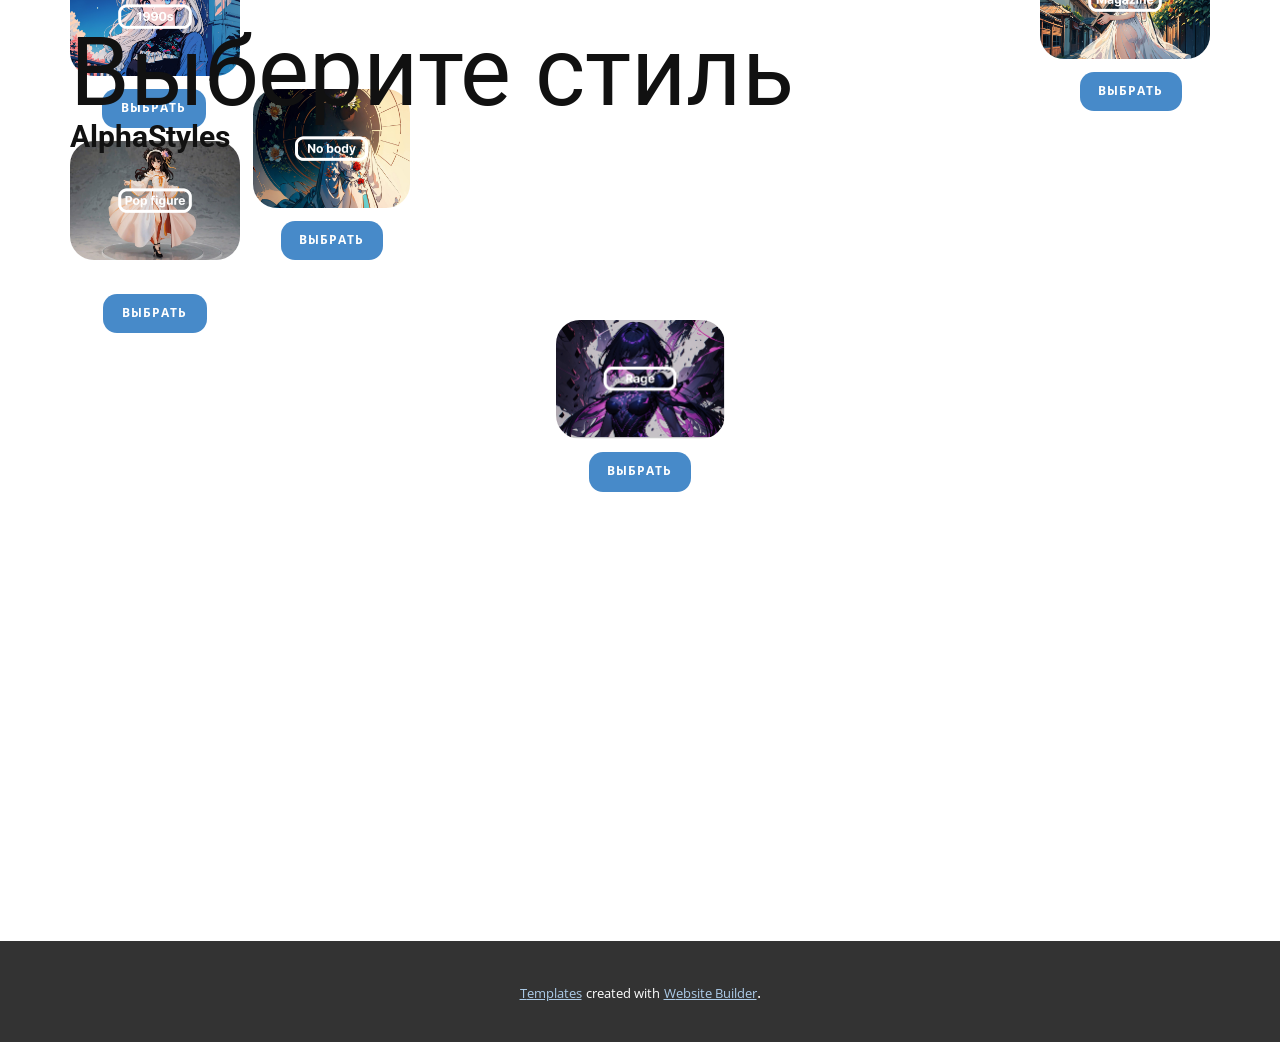
==== commit 44ab49d4: "Add files via upload" ====
--- a/Главная.html
+++ b/Главная.html
@@ -32,16 +32,16 @@
     </section>
     <section class="u-clearfix u-section-2" id="sec-491c">
       <div class="u-clearfix u-sheet u-sheet-1">
-        <img class="u-image u-image-round u-radius-24 u-image-1" src="images/style1.png" alt="" data-image-width="674" data-image-height="472">
-        <a href="https://nicepage.com/ru/joomla-shablony" class="u-btn u-button-style u-hover-palette-1-dark-1 u-palette-1-base u-btn-1">Выбрать</a>
-        <img class="u-image u-image-round u-radius-24 u-image-2" src="images/style2.png" alt="" data-image-width="674" data-image-height="472">
-        <a href="https://nicepage.com/ru/joomla-shablony" class="u-btn u-button-style u-hover-palette-1-dark-1 u-palette-1-base u-btn-2">Выбрать</a>
-        <img class="u-image u-image-round u-radius-24 u-image-3" src="images/style3.png" alt="" data-image-width="674" data-image-height="472">
-        <a href="https://nicepage.com/ru/joomla-shablony" class="u-btn u-button-style u-hover-palette-1-dark-1 u-palette-1-base u-btn-3">Выбрать</a>
-        <img class="u-image u-image-round u-radius-24 u-image-4" src="images/style4.png" alt="" data-image-width="674" data-image-height="472">
-        <a href="https://nicepage.com/ru/joomla-shablony" class="u-btn u-button-style u-hover-palette-1-dark-1 u-palette-1-base u-btn-4">Выбрать</a>
-        <img class="u-image u-image-round u-radius-24 u-image-5" src="images/style5.png" alt="" data-image-width="682" data-image-height="480">
-        <a href="https://nicepage.com/ru/joomla-shablony" class="u-btn u-button-style u-hover-palette-1-dark-1 u-palette-1-base u-btn-5">Выбрать</a>
+        <img class="u-image u-image-round u-radius-24 u-image-1" src="images/style2.png" alt="" data-image-width="674" data-image-height="472">
+        <a href="https://nicepage.com/ru/joomla-shablony" class="u-btn u-btn-round u-button-style u-hover-palette-1-dark-1 u-palette-1-base u-radius-14 u-btn-1">Выбрать</a>
+        <img class="u-image u-image-round u-radius-24 u-image-2" src="images/style3.png" alt="" data-image-width="674" data-image-height="472">
+        <img class="u-image u-image-round u-radius-24 u-image-3" src="images/style4.png" alt="" data-image-width="674" data-image-height="472">
+        <a href="https://nicepage.com/ru/joomla-shablony" class="u-btn u-btn-round u-button-style u-hover-palette-1-dark-1 u-palette-1-base u-radius-14 u-btn-2">Выбрать</a>
+        <img class="u-image u-image-round u-radius-24 u-image-4" src="images/style5.png" alt="" data-image-width="682" data-image-height="480">
+        <a href="https://nicepage.com/ru/joomla-shablony" class="u-btn u-btn-round u-button-style u-hover-palette-1-dark-1 u-palette-1-base u-radius-14 u-btn-3">Выбрать</a>
+        <img class="u-image u-image-round u-radius-24 u-image-5" src="images/style1.png" alt="" data-image-width="674" data-image-height="472">
+        <a href="https://nicepage.com/c/grid-website-templates" class="u-btn u-btn-round u-button-style u-hover-palette-1-dark-1 u-palette-1-base u-radius-14 u-btn-4">Выбрать</a>
+        <a href="https://nicepage.com/website-builder" class="u-btn u-btn-round u-button-style u-hover-palette-1-dark-1 u-palette-1-base u-radius-14 u-btn-5">Выбрать</a>
       </div>
     </section>
     
--- a/Главная.css
+++ b/Главная.css
@@ -1,14 +1,19 @@
+.u-section-1 {
+  background-color: var(--tg-theme-bg-color);
+  position: sticky;
+  top: 0;
+  z-index: 2;
+  max-height: 110px;
+}
 
 
-.u-section-1{
+.u-section-2 {
   background-color: var(--tg-theme-bg-color);
-  position: sticky;
-  top:0;
+  z-index: 1;
+
 }
 
-.u-section-2{
-  background-color: var(--tg-theme-bg-color);
-}
+
 .u-section-1 .u-sheet-1 {
   min-height: 130px;
 }
@@ -16,6 +21,7 @@
 .u-section-1 .u-text-1 {
   margin-bottom: 60px;
   font-size: 6rem;
+  color: var(--tg-theme-text-color);
 }
 
 .u-section-1 .u-text-2 {
@@ -23,6 +29,7 @@
   font-weight: 700;
   font-size: 1.875rem;
   margin: -66px auto 60px 0;
+  color: var(--tg-theme-text-color);
 }
 
 @media (max-width: 1199px) {
@@ -44,31 +51,16 @@
     margin: 65px auto 0 0;
   }
 }.u-section-2 .u-sheet-1 {
-  min-height: 761px;
+  min-height: 831px;
 }
 
 .u-section-2 .u-image-1 {
-  width: 157px;
-  height: 119px;
-  margin: 48px auto 60px 0;
-}
-
-.u-section-2 .u-btn-1 {
-  font-weight: 700;
-  text-transform: uppercase;
-  letter-spacing: 1px;
-  font-size: 0.75rem;
-  margin: 13px auto 0 28px;
-  padding: 9px 19px 11px 18px;
-}
-
-.u-section-2 .u-image-2 {
   width: 170px;
   height: 119px;
   margin: -170px 0 0 auto;
 }
 
-.u-section-2 .u-btn-2 {
+.u-section-2 .u-btn-1 {
   font-weight: 700;
   text-transform: uppercase;
   letter-spacing: 1px;
@@ -77,28 +69,19 @@
   padding: 9px 19px 11px 18px;
 }
 
-.u-section-2 .u-image-3 {
+.u-section-2 .u-image-2 {
   width: 170px;
   height: 119px;
   margin: 30px auto 0 0;
 }
 
-.u-section-2 .u-btn-3 {
-  font-weight: 700;
-  text-transform: uppercase;
-  letter-spacing: 1px;
-  font-size: 0.75rem;
-  margin: 13px auto 0 28px;
-  padding: 9px 19px 11px 18px;
-}
-
-.u-section-2 .u-image-4 {
+.u-section-2 .u-image-3 {
   width: 157px;
   height: 119px;
   margin: -171px auto 0 183px;
 }
 
-.u-section-2 .u-btn-4 {
+.u-section-2 .u-btn-2 {
   font-weight: 700;
   text-transform: uppercase;
   letter-spacing: 1px;
@@ -107,13 +90,13 @@
   padding: 9px 19px 11px 18px;
 }
 
-.u-section-2 .u-image-5 {
+.u-section-2 .u-image-4 {
   width: 169px;
   height: 119px;
   margin: 30px auto 0;
 }
 
-.u-section-2 .u-btn-5 {
+.u-section-2 .u-btn-3 {
   font-weight: 700;
   text-transform: uppercase;
   letter-spacing: 1px;
@@ -122,25 +105,66 @@
   padding: 9px 19px 11px 18px;
 }
 
+.u-section-2 .u-image-5 {
+  width: 170px;
+  height: 119px;
+  margin: -595px auto 0 0;
+}
+
+.u-section-2 .u-btn-4 {
+  font-weight: 700;
+  text-transform: uppercase;
+  letter-spacing: 1px;
+  font-size: 0.75rem;
+  margin: 13px auto 60px 32px;
+  padding: 9px 20px 11px 19px;
+}
+
+.u-section-2 .u-btn-5 {
+  font-weight: 700;
+  text-transform: uppercase;
+  letter-spacing: 1px;
+  font-size: 0.75rem;
+  margin: 166px auto 60px 33px;
+  padding: 9px 20px 11px 19px;
+}
+
 @media (max-width: 575px) {
   .u-section-2 .u-image-1 {
-    margin-bottom: 0;
+    width: 157px;
+    margin-top: 27px;
   }
 
   .u-section-2 .u-image-2 {
     width: 157px;
+    margin-top: 34px;
   }
 
   .u-section-2 .u-image-3 {
-    width: 157px;
-  }
-
-  .u-section-2 .u-image-4 {
+    margin-top: -119px;
     margin-right: 0;
     margin-left: auto;
   }
 
+  .u-section-2 .u-btn-2 {
+    margin: 14px 28px 0 auto;
+  }
+
+  .u-section-2 .u-image-4 {
+    margin-top: 37px;
+  }
+
+  .u-section-2 .u-btn-3 {
+    margin-top: 14px;
+    margin-bottom: 0;
+  }
+
+  .u-section-2 .u-image-5 {
+    margin-top: -583px;
+  }
+
   .u-section-2 .u-btn-4 {
     margin-bottom: 0;
+    margin-left: 33px;
   }
 }
